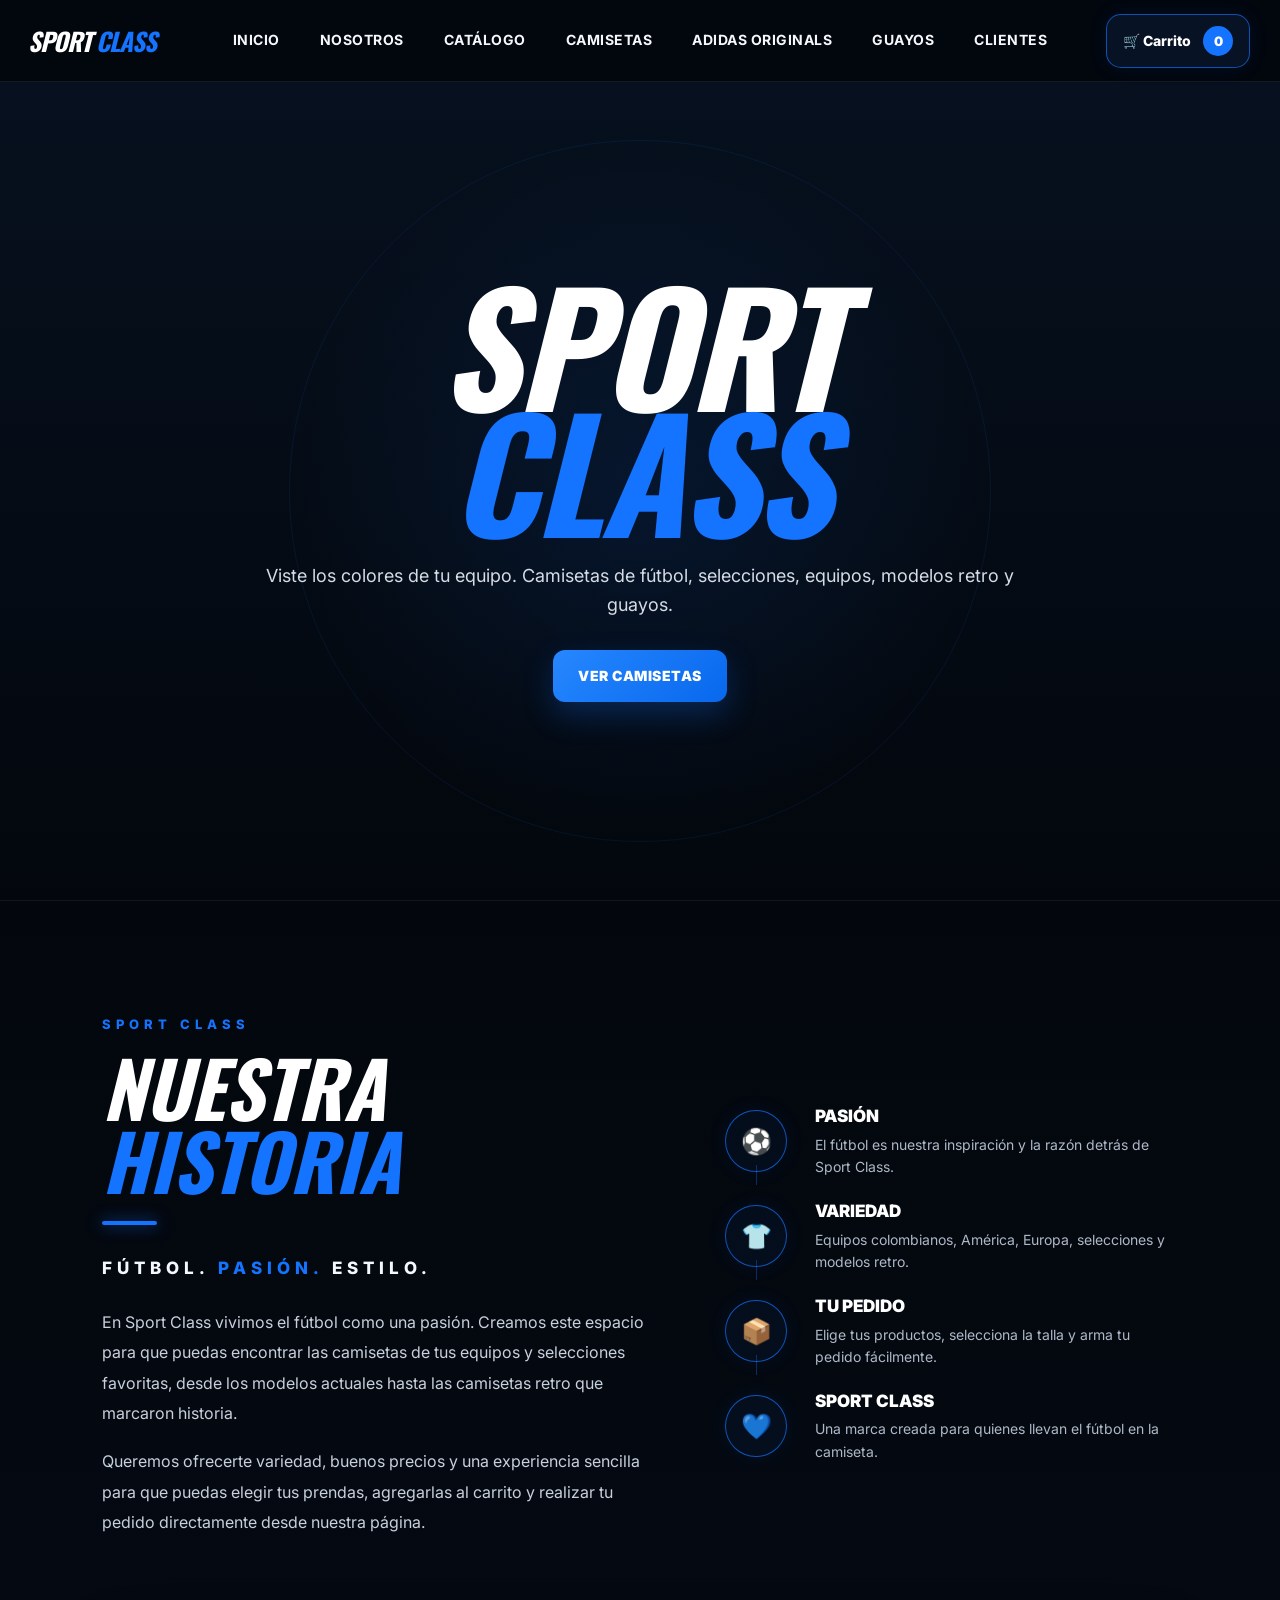
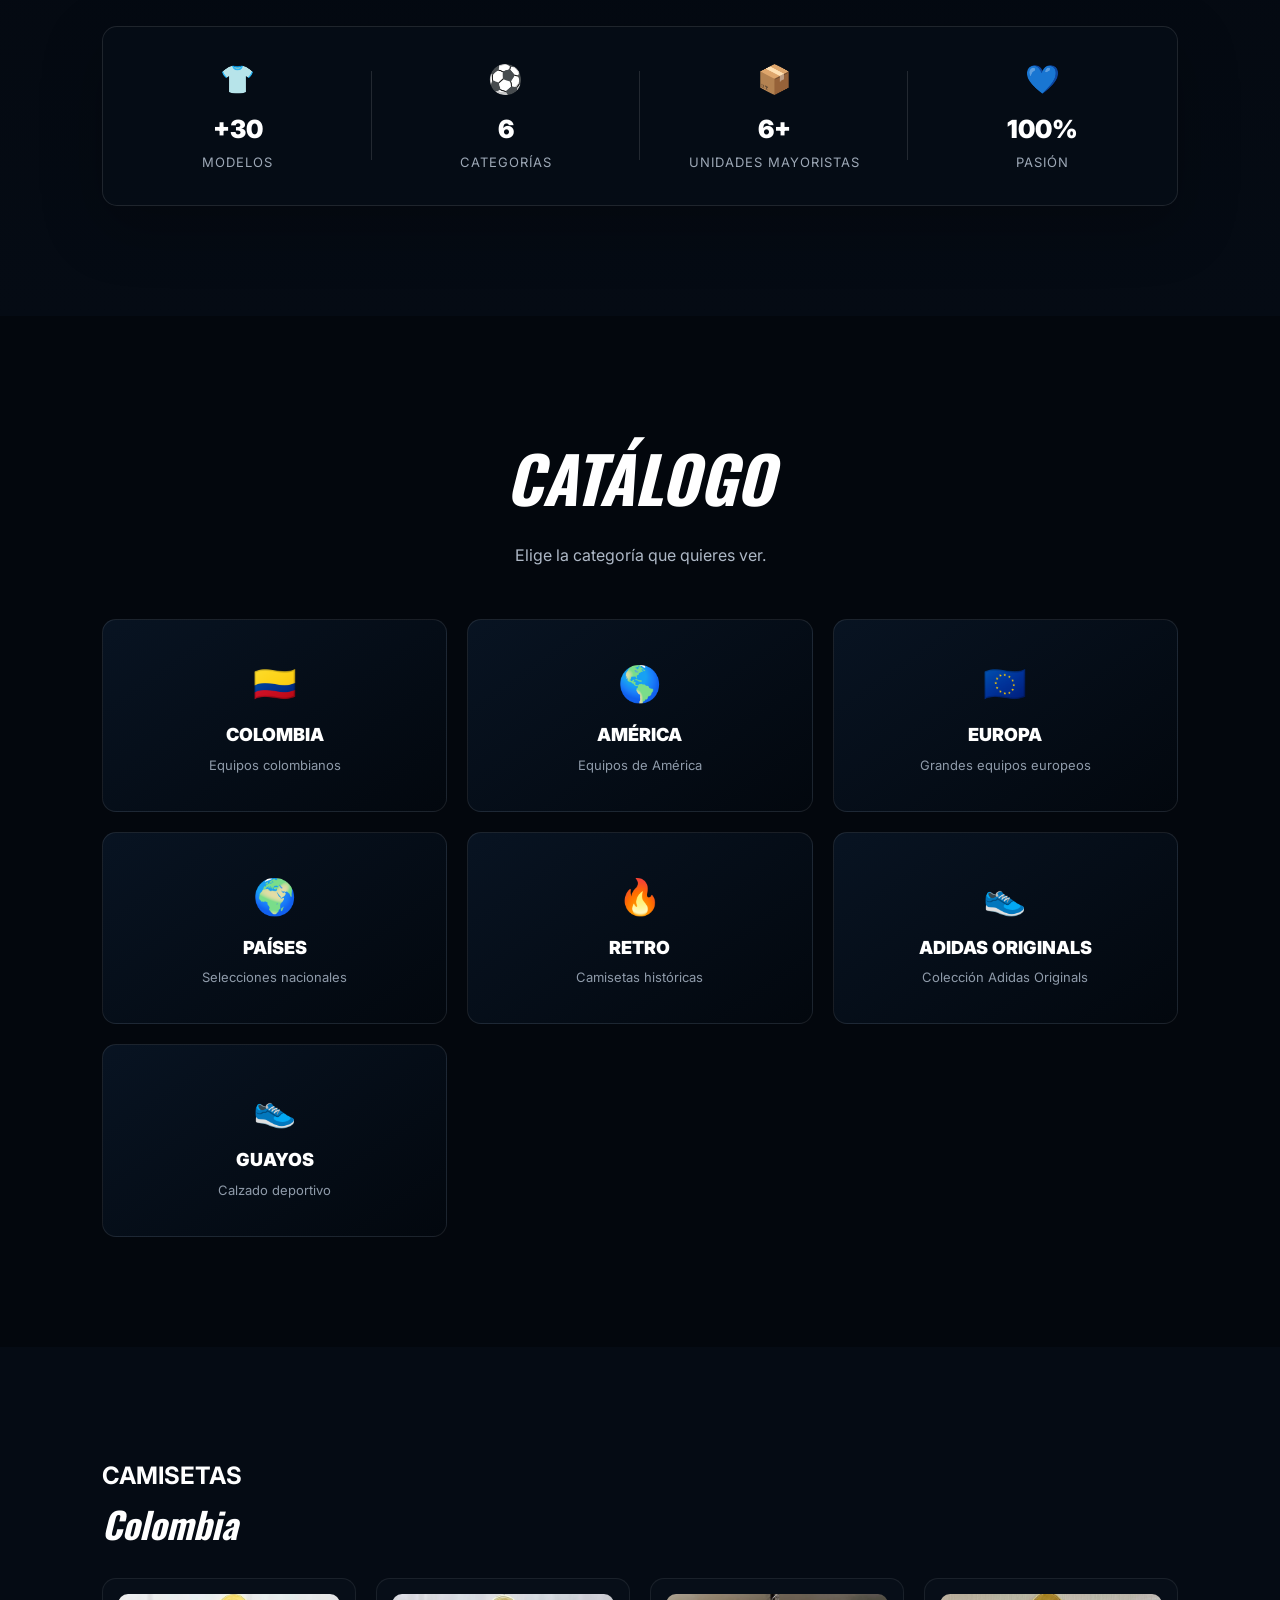
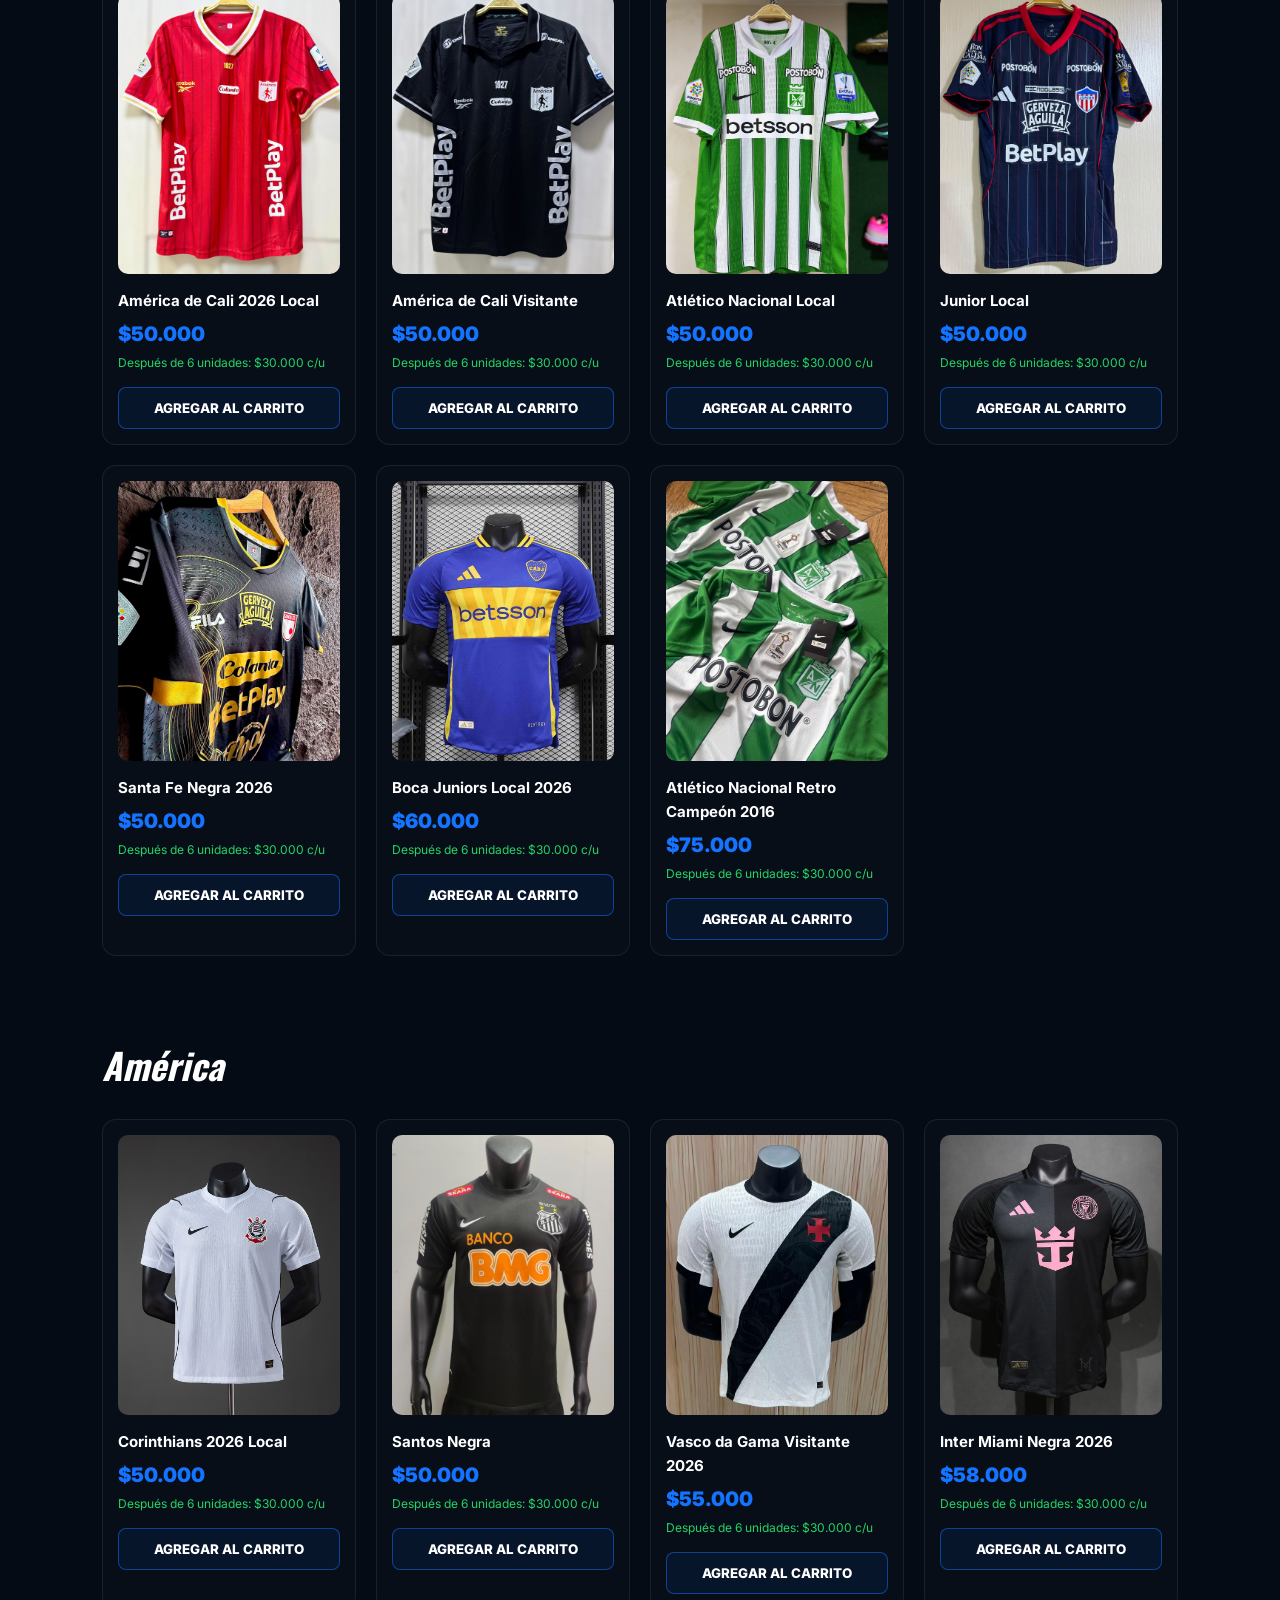
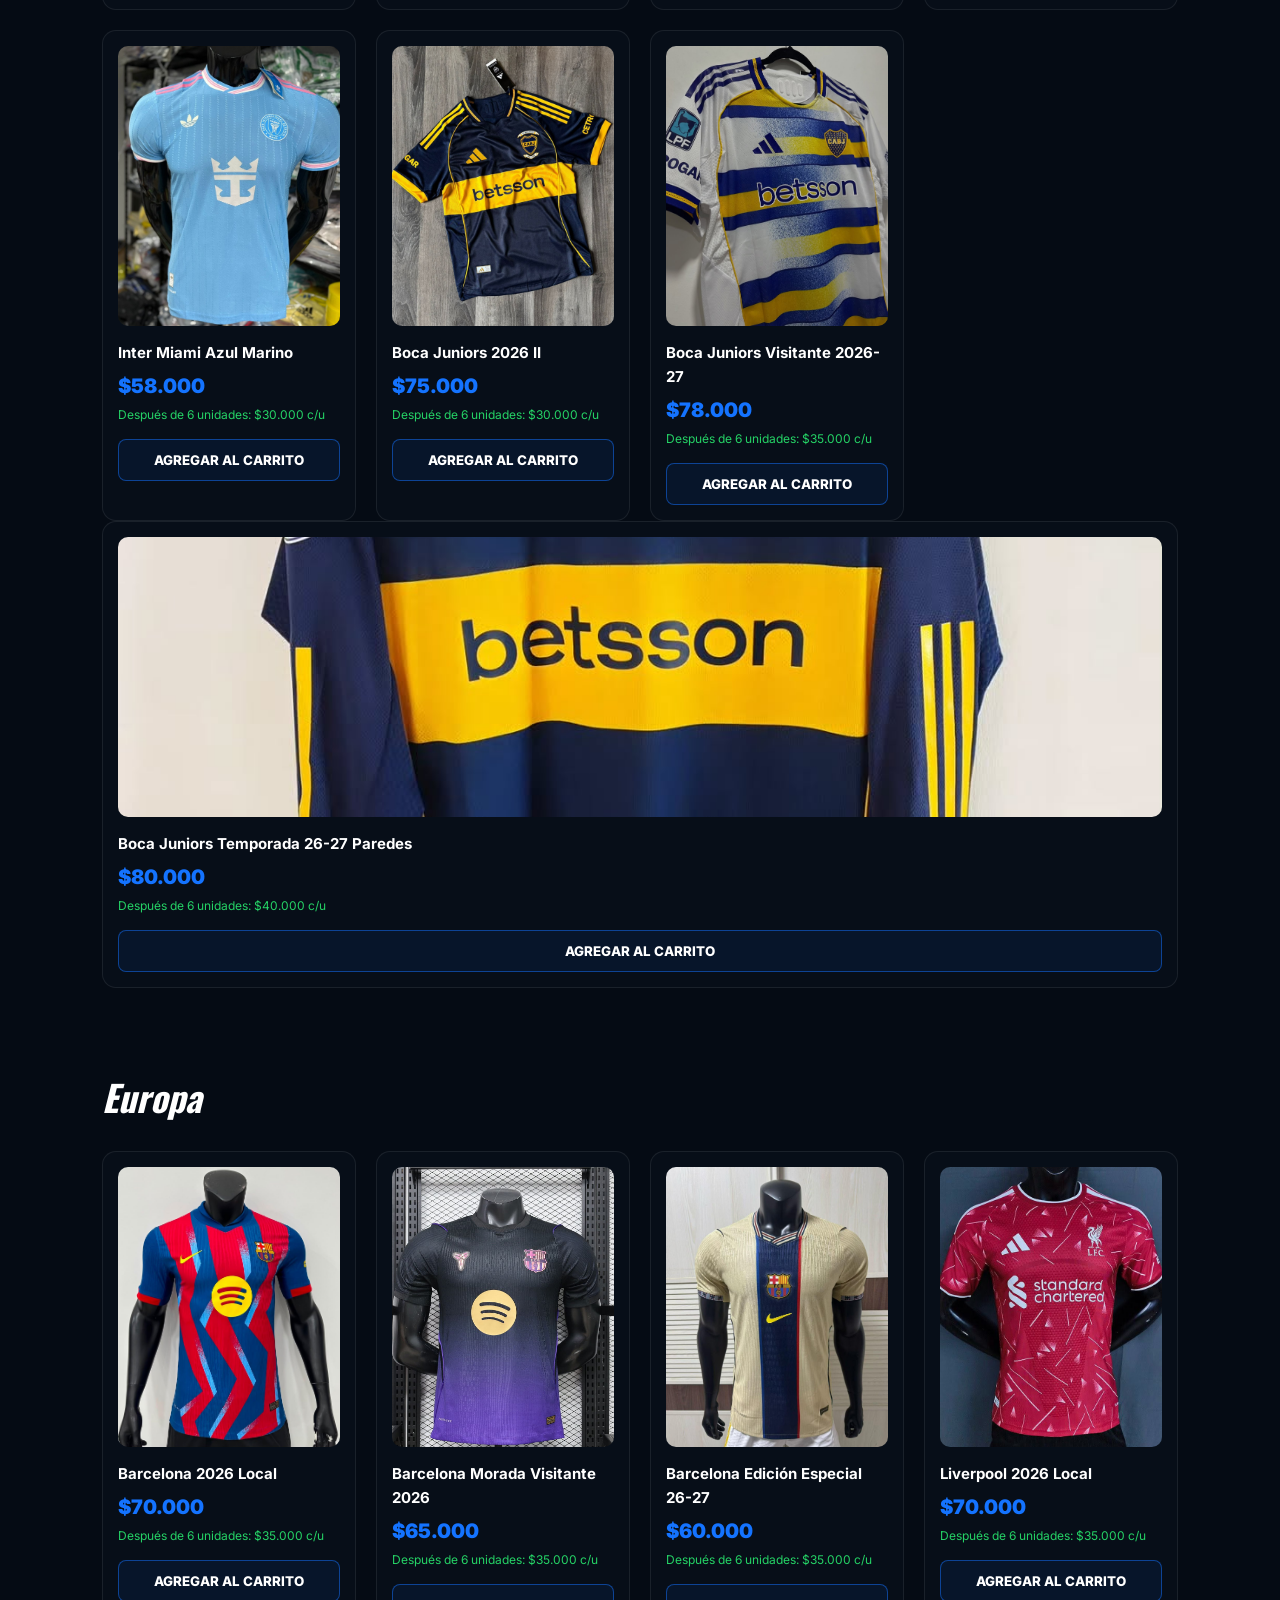
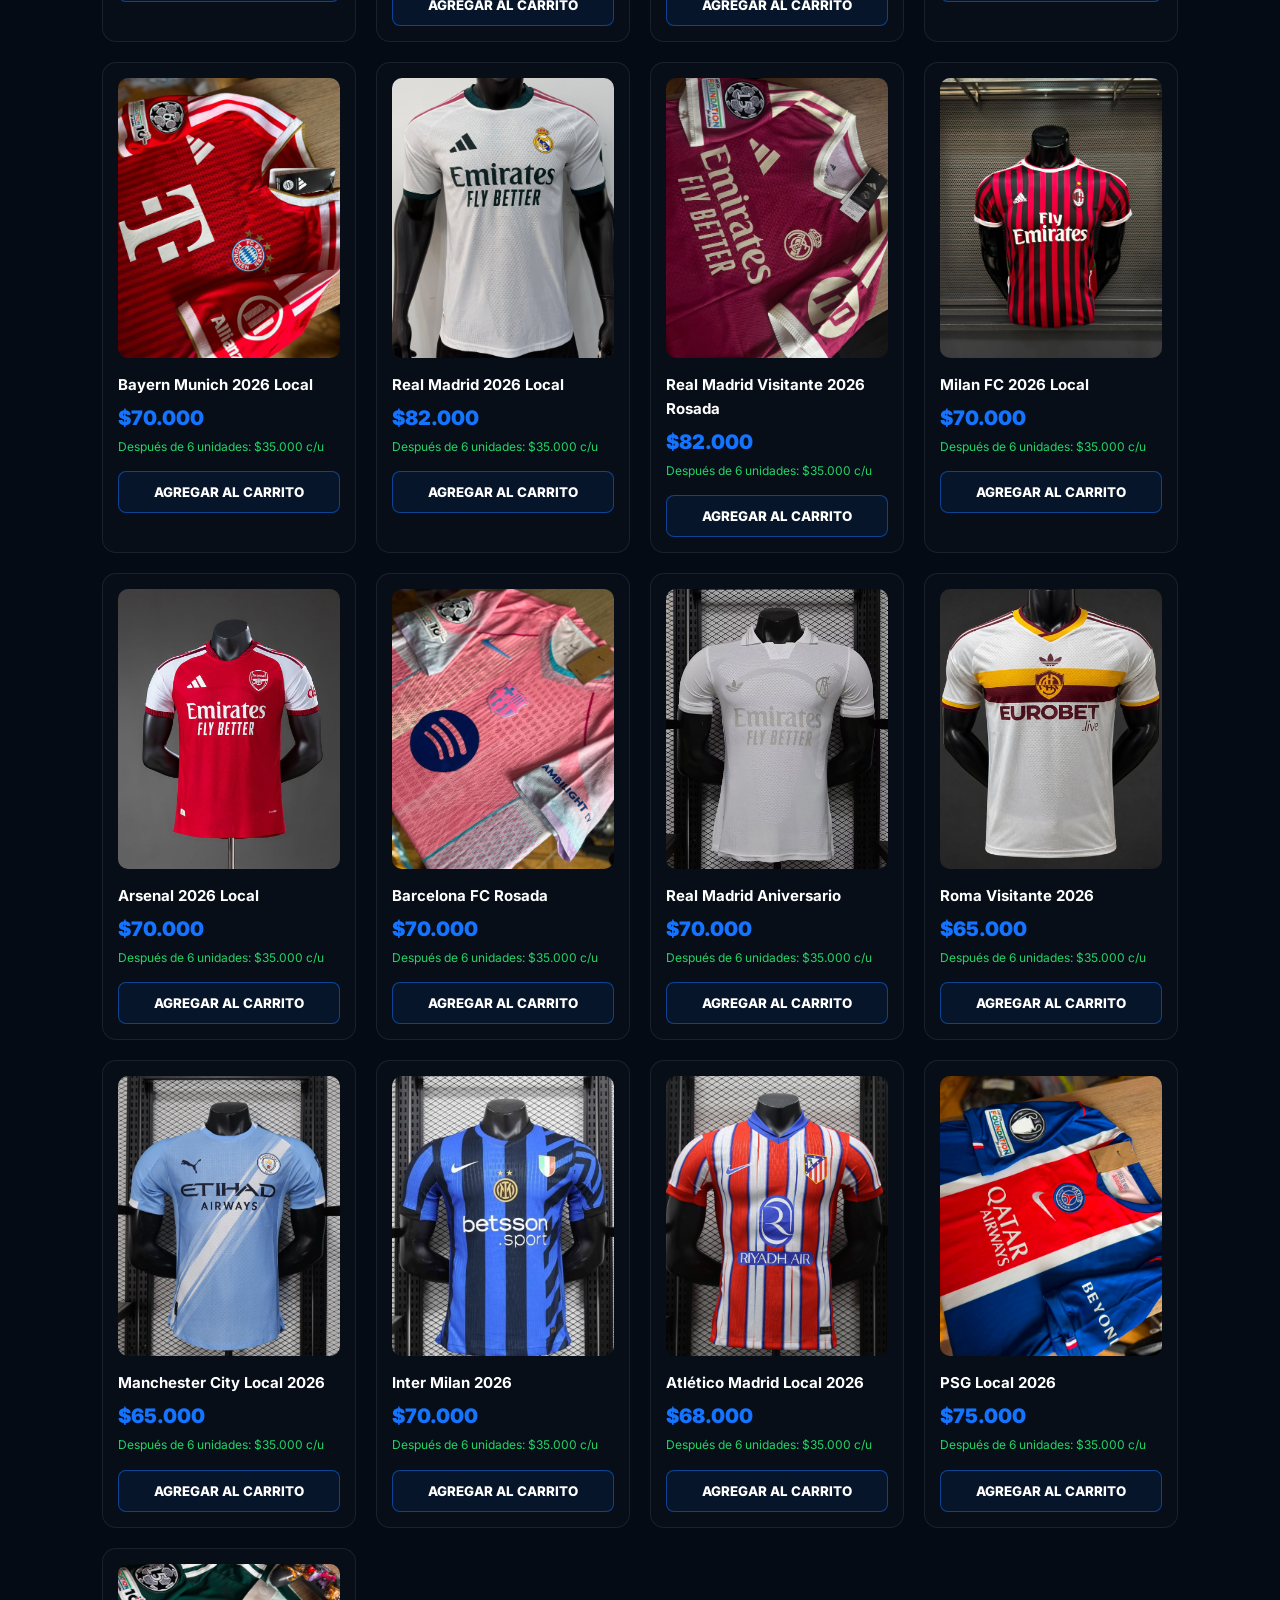
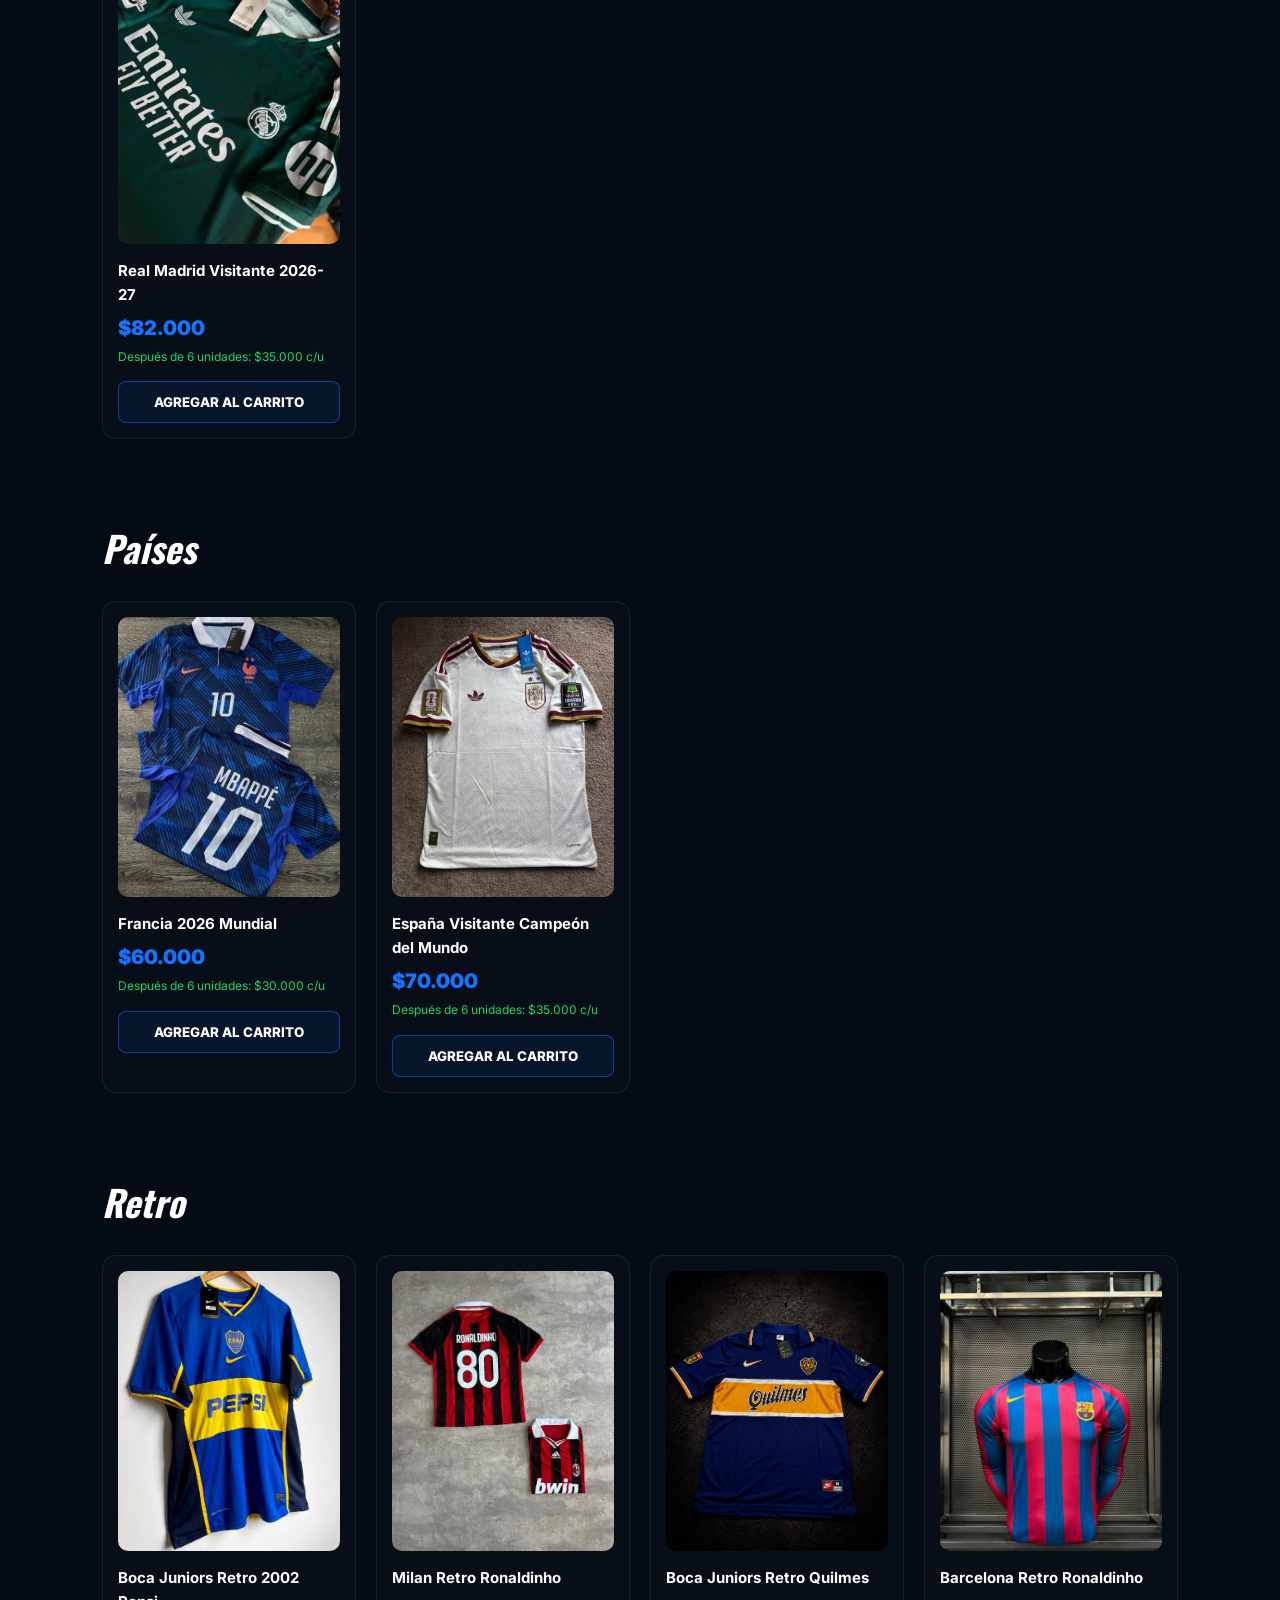
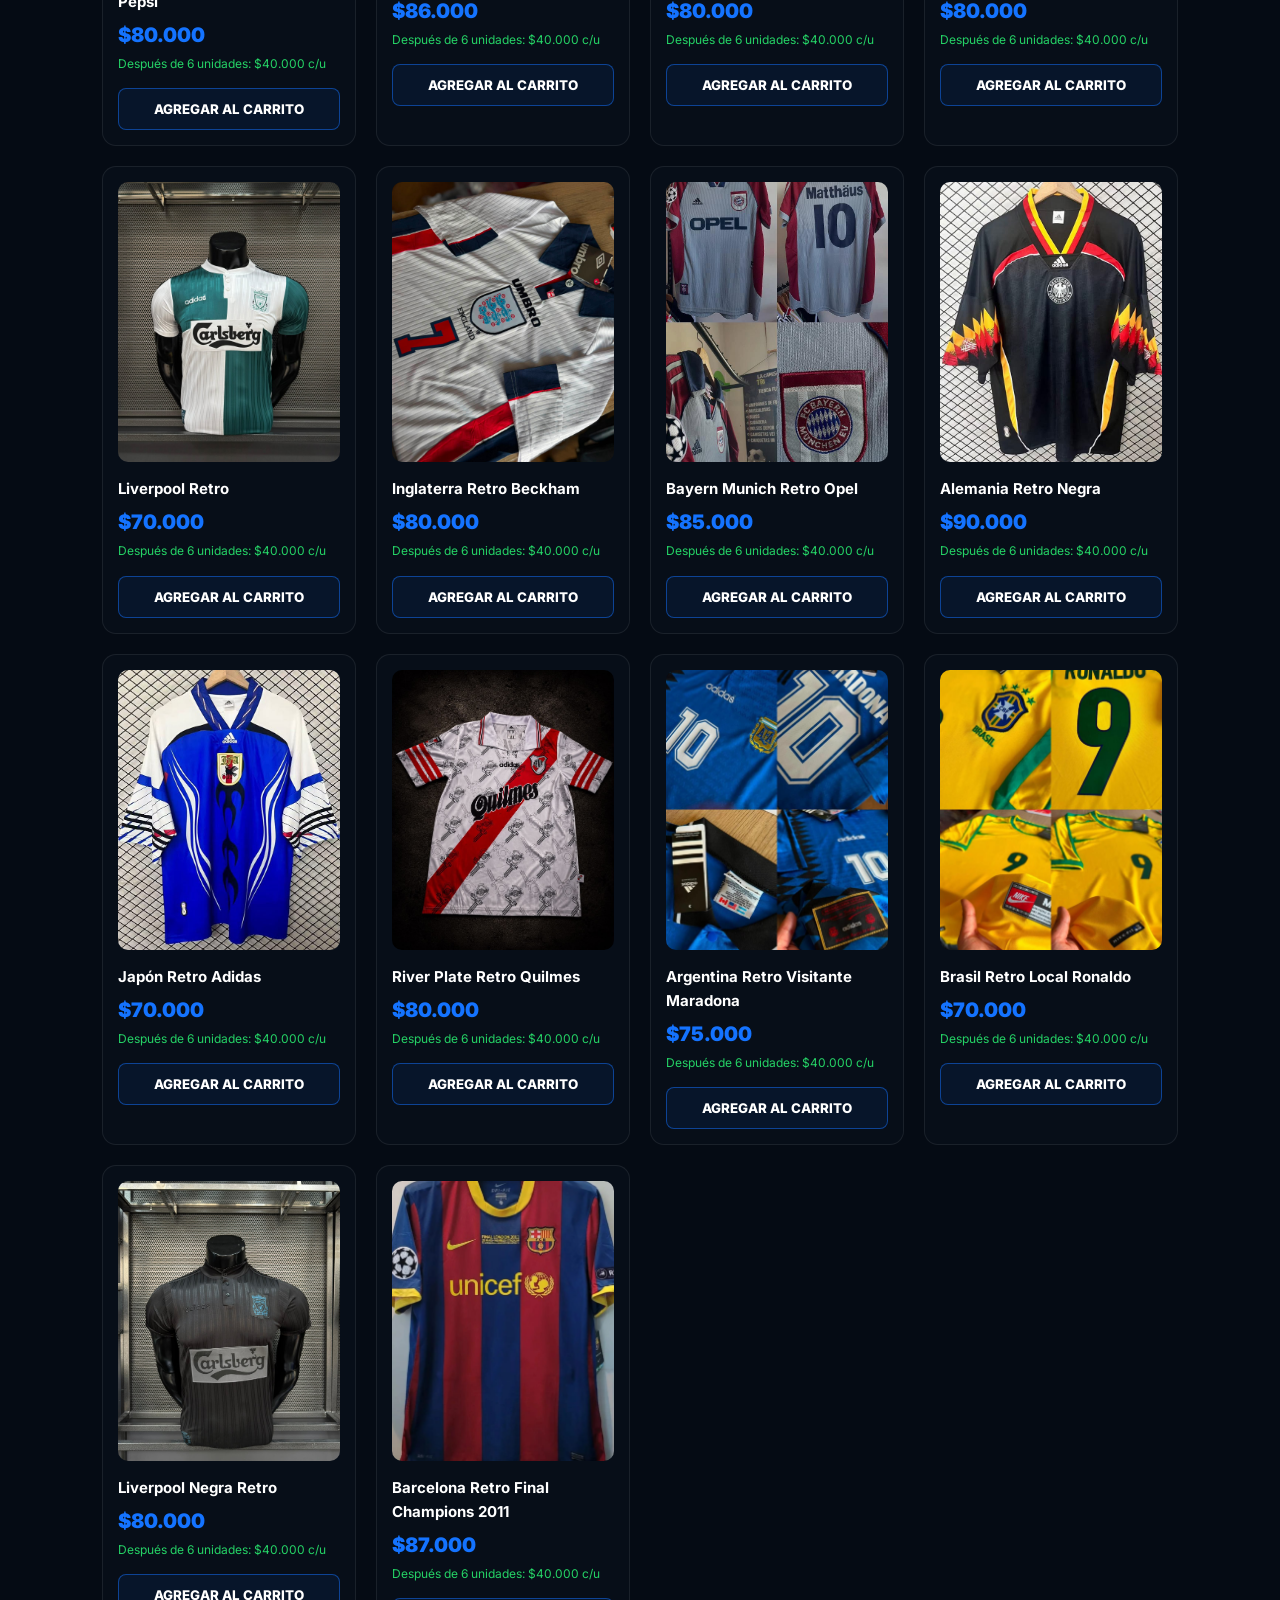
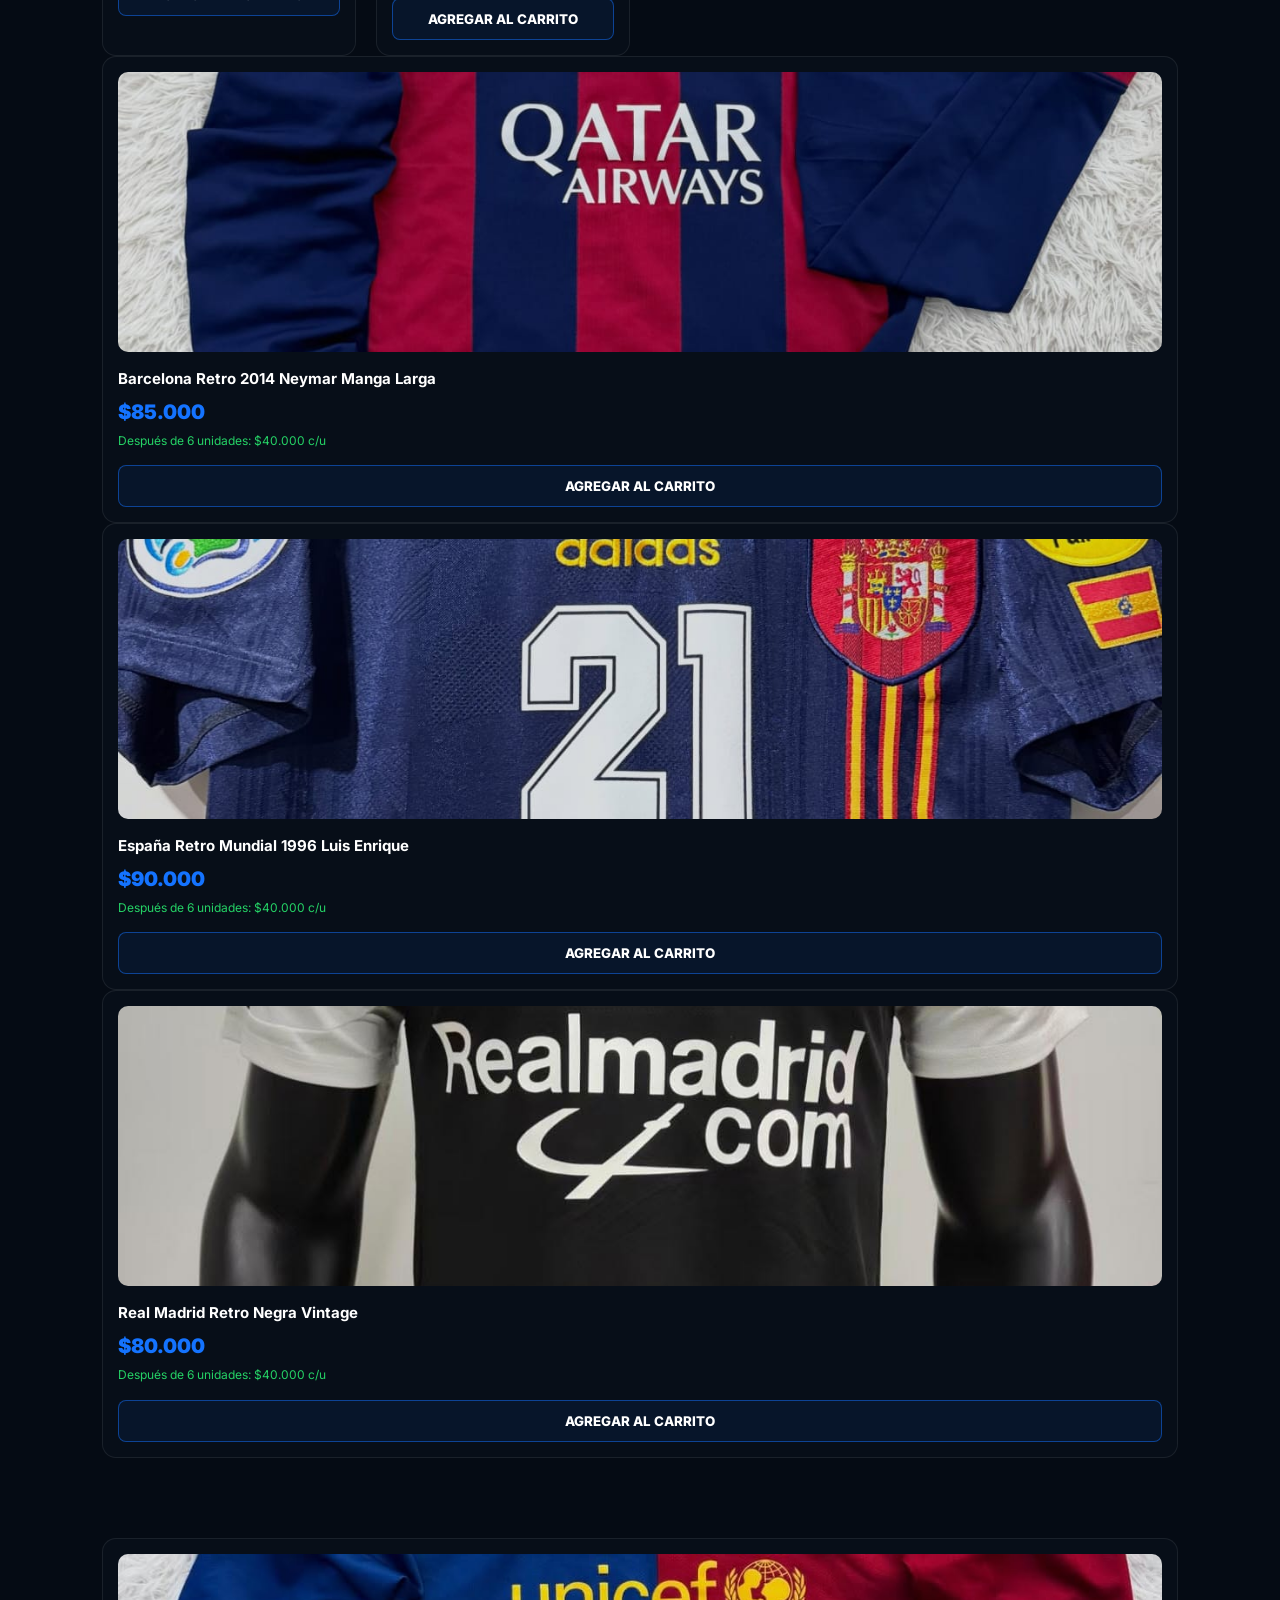
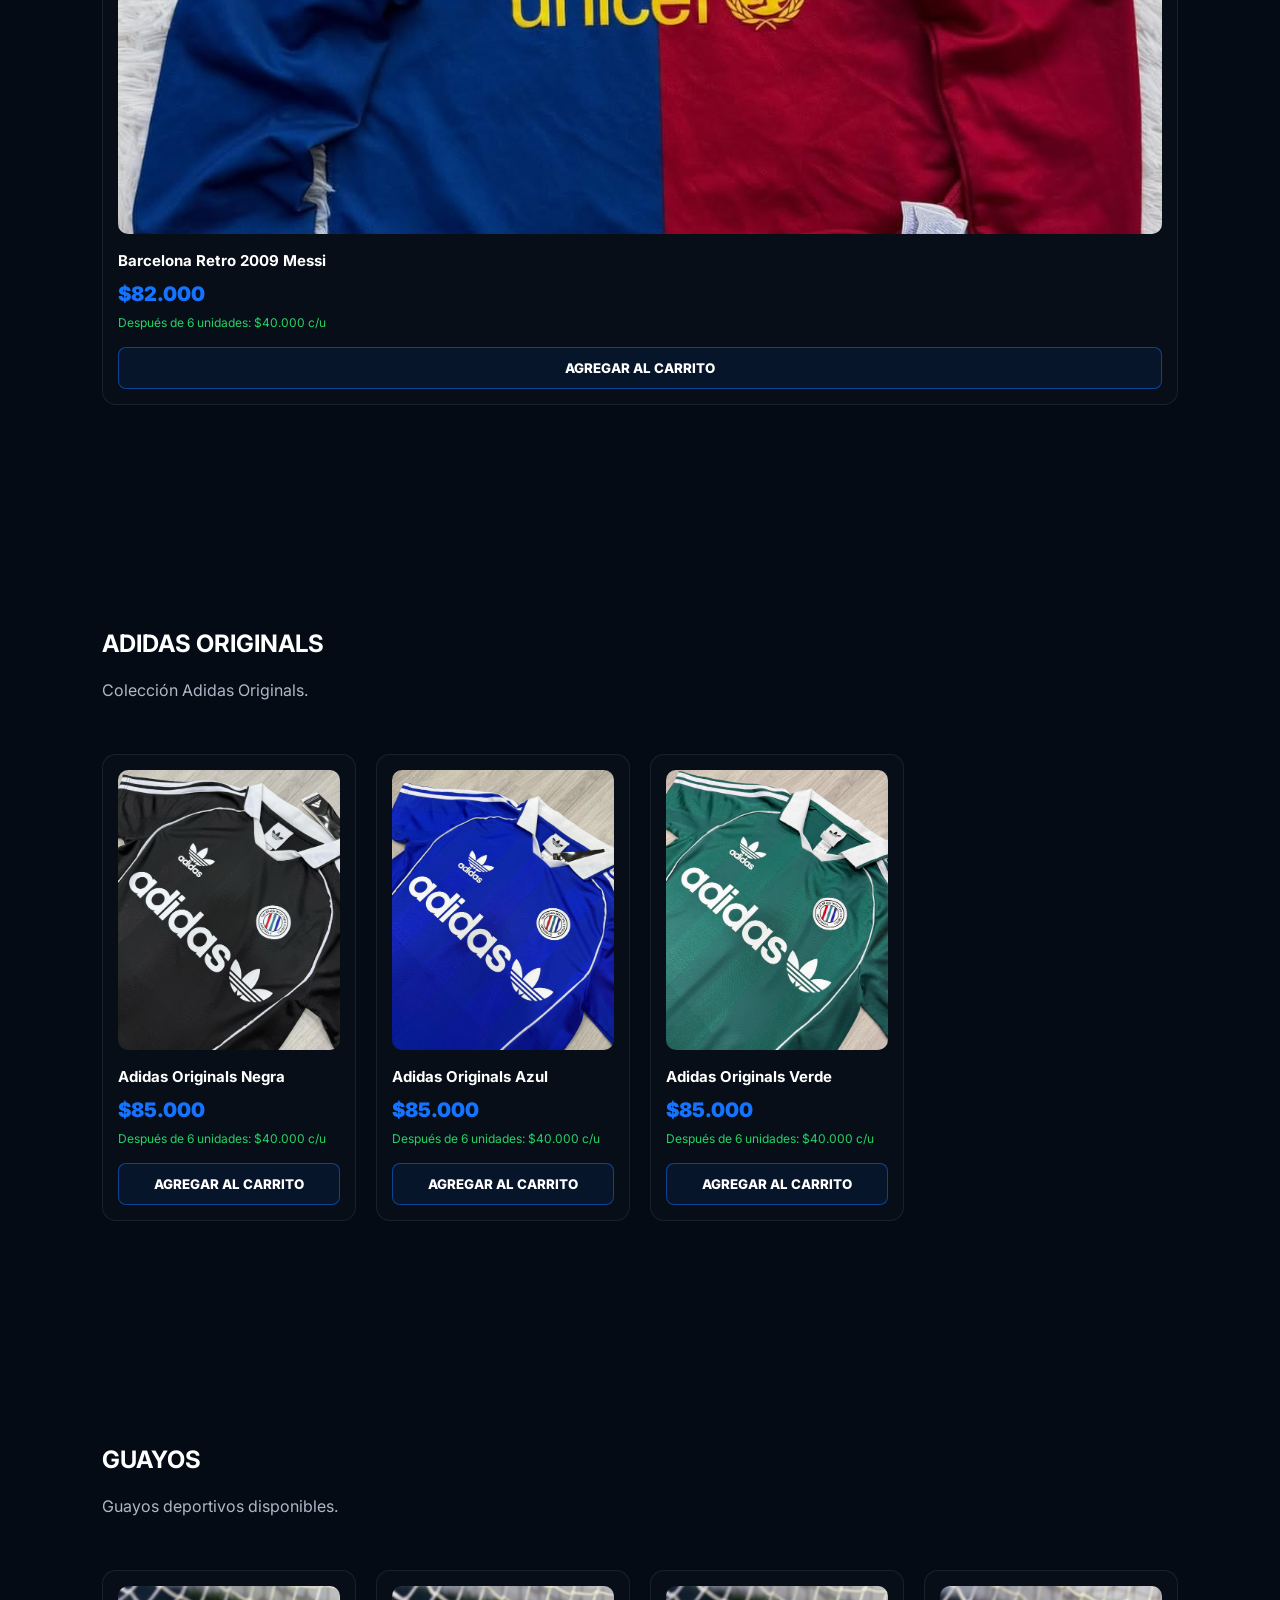
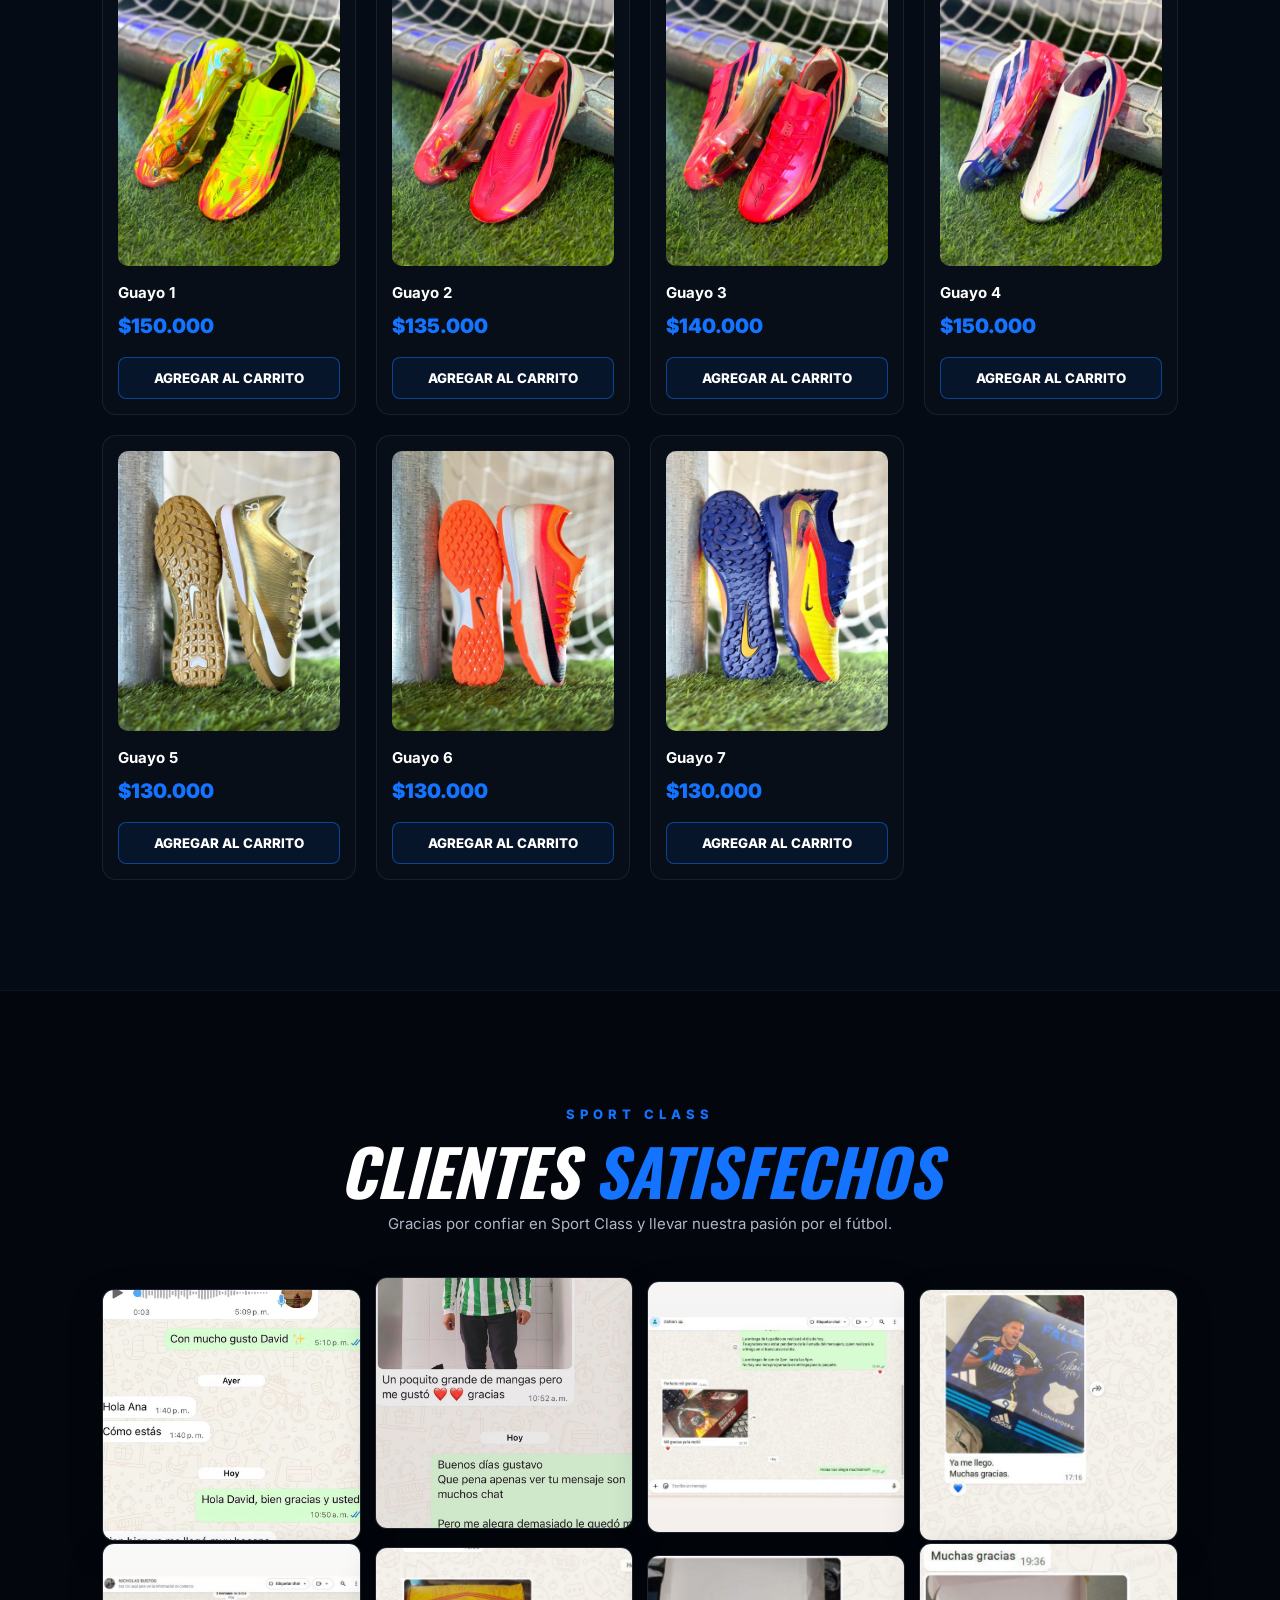
==== index.html @ 454a049a "index.html" ====
<!DOCTYPE html>
<html lang="es">
<head>
    <meta charset="UTF-8">
    <meta name="viewport" content="width=device-width, initial-scale=1.0">

    <title>Sport Class | Camisetas y Guayos de Fútbol</title>

    <link rel="stylesheet" href="style.css">
</head>

<body>

<!-- =========================================================
     NAVEGACIÓN
========================================================= -->

<nav>

    <div class="menu">

        <div class="logo">
            SPORT <span>CLASS</span>
        </div>

        <a href="#inicio">INICIO</a>
        <a href="#nosotros">NOSOTROS</a>
        <a href="#catalogo">CATÁLOGO</a>
        <a href="#productos">CAMISETAS</a>
        <a href="#adidas-originals">ADIDAS ORIGINALS</a>
        <a href="#guayos">GUAYOS</a>
        <a href="#clientes">CLIENTES</a>

        <button
            class="boton-carrito"
            id="boton-carrito"
            type="button"
        >
            🛒 Carrito
            <span id="contador-carrito">0</span>
        </button>

    </div>

</nav>


<!-- =========================================================
     INICIO
========================================================= -->

<section class="seccion inicio" id="inicio">

    <div class="inicio-contenido">

        <h1>SPORT</h1>
        <h2>CLASS</h2>

        <p>
            Viste los colores de tu equipo.
            Camisetas de fútbol, selecciones,
            equipos, modelos retro y guayos.
        </p>

        <a
            href="#productos"
            class="boton-principal"
        >
            VER CAMISETAS
        </a>

    </div>

</section>


<!-- =========================================================
     NOSOTROS
========================================================= -->

<section
    class="seccion nosotros"
    id="nosotros"
>

    <div class="contenedor">

        <div class="nosotros-grid">

            <!-- LADO IZQUIERDO -->

            <div class="nosotros-izquierda">

                <span class="etiqueta">
                    SPORT CLASS
                </span>

                <h2>
                    NUESTRA
                    <span>HISTORIA</span>
                </h2>

                <div class="linea-azul"></div>

                <p class="frase-marca">
                    FÚTBOL.
                    <span>PASIÓN.</span>
                    ESTILO.
                </p>

                <p class="nosotros-texto">
                    En Sport Class vivimos el fútbol
                    como una pasión. Creamos este espacio
                    para que puedas encontrar las camisetas
                    de tus equipos y selecciones favoritas,
                    desde los modelos actuales hasta las
                    camisetas retro que marcaron historia.
                </p>

                <p class="nosotros-texto">
                    Queremos ofrecerte variedad, buenos
                    precios y una experiencia sencilla para
                    que puedas elegir tus prendas, agregarlas
                    al carrito y realizar tu pedido directamente
                    desde nuestra página.
                </p>

            </div>


            <!-- LADO DERECHO -->

            <div class="valores">

                <div class="valor">

                    <div class="valor-icono">
                        ⚽
                    </div>

                    <div>

                        <h3>
                            PASIÓN
                        </h3>

                        <p>
                            El fútbol es nuestra inspiración
                            y la razón detrás de Sport Class.
                        </p>

                    </div>

                </div>


                <div class="valor">

                    <div class="valor-icono">
                        👕
                    </div>

                    <div>

                        <h3>
                            VARIEDAD
                        </h3>

                        <p>
                            Equipos colombianos, América,
                            Europa, selecciones y modelos retro.
                        </p>

                    </div>

                </div>


                <div class="valor">

                    <div class="valor-icono">
                        📦
                    </div>

                    <div>

                        <h3>
                            TU PEDIDO
                        </h3>

                        <p>
                            Elige tus productos, selecciona
                            la talla y arma tu pedido fácilmente.
                        </p>

                    </div>

                </div>


                <div class="valor">

                    <div class="valor-icono">
                        💙
                    </div>

                    <div>

                        <h3>
                            SPORT CLASS
                        </h3>

                        <p>
                            Una marca creada para quienes
                            llevan el fútbol en la camiseta.
                        </p>

                    </div>

                </div>

            </div>

        </div>


        <!-- ESTADÍSTICAS -->

        <div class="estadisticas">

            <div class="estadistica">

                <div class="estadistica-icono">
                    👕
                </div>

                <strong>
                    +30
                </strong>

                <span>
                    Modelos
                </span>

            </div>


            <div class="estadistica">

                <div class="estadistica-icono">
                    ⚽
                </div>

                <strong>
                    6
                </strong>

                <span>
                    Categorías
                </span>

            </div>


            <div class="estadistica">

                <div class="estadistica-icono">
                    📦
                </div>

                <strong>
                    6+
                </strong>

                <span>
                    Unidades mayoristas
                </span>

            </div>


            <div class="estadistica">

                <div class="estadistica-icono">
                    💙
                </div>

                <strong>
                    100%
                </strong>

                <span>
                    Pasión
                </span>

            </div>

        </div>

    </div>

</section>


<!-- =========================================================
     CATÁLOGO
========================================================= -->

<section
    class="seccion catalogo"
    id="catalogo"
>

    <div class="contenedor">

        <h2>
            CATÁLOGO
        </h2>

        <p class="subtitulo-catalogo">
            Elige la categoría que quieres ver.
        </p>

        <div class="categorias">

            <a
                href="#colombia"
                class="categoria"
            >

                <span>🇨🇴</span>

                <h3>
                    COLOMBIA
                </h3>

                <p>
                    Equipos colombianos
                </p>

            </a>


            <a
                href="#america"
                class="categoria"
            >

                <span>🌎</span>

                <h3>
                    AMÉRICA
                </h3>

                <p>
                    Equipos de América
                </p>

            </a>


            <a
                href="#europa"
                class="categoria"
            >

                <span>🇪🇺</span>

                <h3>
                    EUROPA
                </h3>

                <p>
                    Grandes equipos europeos
                </p>

            </a>


            <a
                href="#paises"
                class="categoria"
            >

                <span>🌍</span>

                <h3>
                    PAÍSES
                </h3>

                <p>
                    Selecciones nacionales
                </p>

            </a>


            <a
                href="#retro"
                class="categoria"
            >

                <span>🔥</span>

                <h3>
                    RETRO
                </h3>

                <p>
                    Camisetas históricas
                </p>

            </a>

            <a
                href="#adidas-originals"
                class="categoria"
            >

                <span>👟</span>

                <h3>
                    ADIDAS ORIGINALS
                </h3>

                <p>
                    Colección Adidas Originals
                </p>

            </a>


            <a
                href="#guayos"
                class="categoria"
            >

                <span>👟</span>

                <h3>
                    GUAYOS
                </h3>

                <p>
                    Calzado deportivo
                </p>

            </a>

        </div>

    </div>

</section>


<!-- =========================================================
     PRODUCTOS
========================================================= -->

<section
    class="seccion productos-seccion"
    id="productos"
>

    <div class="contenedor">

        <h2>
            CAMISETAS
        </h2>


        <!-- COLOMBIA -->

        <div
            id="colombia"
            class="categoria-productos"
        >

            <h2>
                Colombia
            </h2>

            <div class="productos">


                <div
                    class="producto"
                    data-categoria="colombia"
                    data-precio="50000"
                    data-mayoreo="30000"
                >

                    <img
                        src="america 2026 local.jpeg"
                        alt="América de Cali 2026 Local"
                    >

                    <h3>
                        América de Cali 2026 Local
                    </h3>

                    <p class="precio">
                        $50.000
                    </p>

                    <p class="precio-mayoreo">
                        Después de 6 unidades:
                        $30.000 c/u
                    </p>

                    <button data-precio="50000"
                        class="boton-producto"
                        type="button"
                    >
                        AGREGAR AL CARRITO
                    </button>

                </div>


                <div
                    class="producto"
                    data-categoria="colombia"
                    data-precio="50000"
                    data-mayoreo="30000"
                >

                    <img
                        src="america visitante.jpeg"
                        alt="América de Cali Visitante"
                    >

                    <h3>
                        América de Cali Visitante
                    </h3>

                    <p class="precio">
                        $50.000
                    </p>

                    <p class="precio-mayoreo">
                        Después de 6 unidades:
                        $30.000 c/u
                    </p>

                    <button data-precio="50000"
                        class="boton-producto"
                        type="button"
                    >
                        AGREGAR AL CARRITO
                    </button>

                </div>


                <div
                    class="producto"
                    data-categoria="colombia"
                    data-precio="50000"
                    data-mayoreo="30000"
                >

                    <img
                        src="nacional local.jpeg"
                        alt="Atlético Nacional Local"
                    >

                    <h3>
                        Atlético Nacional Local
                    </h3>

                    <p class="precio">
                        $50.000
                    </p>

                    <p class="precio-mayoreo">
                        Después de 6 unidades:
                        $30.000 c/u
                    </p>

                    <button data-precio="50000"
                        class="boton-producto"
                        type="button"
                    >
                        AGREGAR AL CARRITO
                    </button>

                </div>


                <div
                    class="producto"
                    data-categoria="colombia"
                    data-precio="50000"
                    data-mayoreo="30000"
                >

                    <img
                        src="junior local.jpeg"
                        alt="Junior Local"
                    >

                    <h3>
                        Junior Local
                    </h3>

                    <p class="precio">
                        $50.000
                    </p>

                    <p class="precio-mayoreo">
                        Después de 6 unidades:
                        $30.000 c/u
                    </p>

                    <button data-precio="50000"
                        class="boton-producto"
                        type="button"
                    >
                        AGREGAR AL CARRITO
                    </button>

                </div>


                <div
                    class="producto"
                    data-categoria="colombia"
                    data-precio="50000"
                    data-mayoreo="30000"
                >

                    <img
                        src="santa-fe-negra-2026.jpeg"
                        alt="Santa Fe Negra 2026"
                    >

                    <h3>
                        Santa Fe Negra 2026
                    </h3>

                    <p class="precio">
                        $50.000
                    </p>

                    <p class="precio-mayoreo">
                        Después de 6 unidades:
                        $30.000 c/u
                    </p>

                    <button data-precio="50000"
                        class="boton-producto"
                        type="button"
                    >
                        AGREGAR AL CARRITO
                    </button>

                </div>

                <div class="producto" data-categoria="colombia" data-precio="60000" data-mayoreo="30000">

                    <img
                        src="boca-juniors-local-2026.jpeg"
                        alt="Boca Juniors Local 2026"
                    >

                    <h3>
                        Boca Juniors Local 2026
                    </h3>

                    <p class="precio">
                        $60.000
                    </p>

                    <p class="precio-mayoreo">
                        Después de 6 unidades:
                        $30.000 c/u
                    </p>

                    <button data-precio="60000" class="boton-producto" type="button">
                        AGREGAR AL CARRITO
                    </button>

                </div>

                <div class="producto" data-categoria="colombia" data-precio="75000" data-mayoreo="30000">

                    <img
                        src="atletico-nacional-retro-campeon-2016.jpeg"
                        alt="Atlético Nacional Retro Campeón 2016"
                    >

                    <h3>
                        Atlético Nacional Retro Campeón 2016
                    </h3>

                    <p class="precio">
                        $75.000
                    </p>

                    <p class="precio-mayoreo">
                        Después de 6 unidades:
                        $30.000 c/u
                    </p>

                    <button data-precio="75000" class="boton-producto" type="button">
                        AGREGAR AL CARRITO
                    </button>

                </div>

            </div>

        </div>


        <!-- AMÉRICA -->

        <div
            id="america"
            class="categoria-productos"
        >

            <h2>
                América
            </h2>

            <div class="productos">


                <div
                    class="producto"
                    data-categoria="america"
                    data-precio="50000"
                    data-mayoreo="30000"
                >

                    <img
                        src="corinthians 2026 local.jpeg"
                        alt="Corinthians 2026 Local"
                    >

                    <h3>
                        Corinthians 2026 Local
                    </h3>

                    <p class="precio">
                        $50.000
                    </p>

                    <p class="precio-mayoreo">
                        Después de 6 unidades:
                        $30.000 c/u
                    </p>

                    <button data-precio="50000"
                        class="boton-producto"
                        type="button"
                    >
                        AGREGAR AL CARRITO
                    </button>

                </div>


                <div
                    class="producto"
                    data-categoria="america"
                    data-precio="50000"
                    data-mayoreo="30000"
                >

                    <img
                        src="santos-negra.jpeg"
                        alt="Santos Negra"
                    >

                    <h3>
                        Santos Negra
                    </h3>

                    <p class="precio">
                        $50.000
                    </p>

                    <p class="precio-mayoreo">
                        Después de 6 unidades:
                        $30.000 c/u
                    </p>

                    <button data-precio="50000"
                        class="boton-producto"
                        type="button"
                    >
                        AGREGAR AL CARRITO
                    </button>

                </div>


                <div
                    class="producto"
                    data-categoria="america"
                    data-precio="55000"
                    data-mayoreo="30000"
                >

                    <img
                        src="vasco-da-gama-visitante-2026.jpeg"
                        alt="Vasco da Gama Visitante 2026"
                    >

                    <h3>
                        Vasco da Gama Visitante 2026
                    </h3>

                    <p class="precio">
                        $55.000
                    </p>

                    <p class="precio-mayoreo">
                        Después de 6 unidades:
                        $30.000 c/u
                    </p>

                    <button data-precio="55000"
                        class="boton-producto"
                        type="button"
                    >
                        AGREGAR AL CARRITO
                    </button>

                </div>

                <div class="producto" data-categoria="america" data-precio="58000" data-mayoreo="30000">

                    <img
                        src="inter-miami-negra-2026.jpeg"
                        alt="Inter Miami Negra 2026"
                    >

                    <h3>
                        Inter Miami Negra 2026
                    </h3>

                    <p class="precio">
                        $58.000
                    </p>

                    <p class="precio-mayoreo">
                        Después de 6 unidades:
                        $30.000 c/u
                    </p>

                    <button data-precio="58000" class="boton-producto" type="button">
                        AGREGAR AL CARRITO
                    </button>

                </div>

                <div class="producto" data-categoria="america" data-precio="58000" data-mayoreo="30000">

                    <img
                        src="inter-miami-azul-marino-2026.jpeg"
                        alt="Inter Miami Azul Marino"
                    >

                    <h3>
                        Inter Miami Azul Marino
                    </h3>

                    <p class="precio">
                        $58.000
                    </p>

                    <p class="precio-mayoreo">
                        Después de 6 unidades:
                        $30.000 c/u
                    </p>

                    <button data-precio="58000" class="boton-producto" type="button">
                        AGREGAR AL CARRITO
                    </button>

                </div>

                <div class="producto" data-categoria="america" data-precio="75000" data-mayoreo="30000">

                    <img
                        src="boca-juniors-2026-segundo-semestre.jpeg"
                        alt="Boca Juniors 2026 II"
                    >

                    <h3>
                        Boca Juniors 2026 II
                    </h3>

                    <p class="precio">
                        $75.000
                    </p>

                    <p class="precio-mayoreo">
                        Después de 6 unidades:
                        $30.000 c/u
                    </p>

                    <button data-precio="75000" class="boton-producto" type="button">
                        AGREGAR AL CARRITO
                    </button>

                </div>

            

                <div class="producto" data-categoria="america">

                    <img
                        src="boca-juniors-visitante-2026-27.jpeg"
                        alt="Boca Juniors Visitante 2026-27"
                    >

                    <h3>
                        Boca Juniors Visitante 2026-27
                    </h3>

                    <p class="precio">
                        $78.000
                    </p>

                    <p class="precio-mayoreo">
                        Después de 6 unidades:
                        $35.000 c/u
                    </p>

                    <button data-precio="78000" class="boton-producto" type="button">
                        AGREGAR AL CARRITO
                    </button>

                </div></div>

        
                <div class="producto" data-categoria="america" data-precio="80000" data-mayoreo="40000">
                    <img src="boca-juniors-2026-27-paredes.jpeg" alt="Boca Juniors Temporada 26-27 Paredes">

                    <h3>
                        Boca Juniors Temporada 26-27 Paredes
                    </h3>

                    <p class="precio">
                        $80.000
                    </p>

                    <p class="precio-mayoreo">
                        Después de 6 unidades:
                        $40.000 c/u
                    </p>

                    <button data-precio="80000" class="boton-producto" type="button">
                        AGREGAR AL CARRITO
                    </button>
                </div>
</div>


        <!-- EUROPA -->

        <div
            id="europa"
            class="categoria-productos"
        >

            <h2>
                Europa
            </h2>

            <div class="productos">


                <div class="producto" data-categoria="europa">

                    <img
                        src="barcelona 2026 local.jpeg"
                        alt="Barcelona 2026 Local"
                    >

                    <h3>
                        Barcelona 2026 Local
                    </h3>

                    <p class="precio">
                        $70.000
                    </p>

                    <p class="precio-mayoreo">
                        Después de 6 unidades:
                        $35.000 c/u
                    </p>

                    <button data-precio="70000" class="boton-producto" type="button">
                        AGREGAR AL CARRITO
                    </button>

                </div>


                <div class="producto" data-categoria="europa">

                    <img
                        src="barcelona-visita-2026.jpeg"
                        alt="Barcelona Morada Visitante 2026"
                    >

                    <h3>
                        Barcelona Morada Visitante 2026
                    </h3>

                    <p class="precio">
                        $65.000
                    </p>

                    <p class="precio-mayoreo">
                        Después de 6 unidades:
                        $35.000 c/u
                    </p>

                    <button data-precio="65000" class="boton-producto" type="button">
                        AGREGAR AL CARRITO
                    </button>

                </div>


                <div class="producto" data-categoria="europa">

                    <img
                        src="barcelona-edicion-especial-26-27.jpeg"
                        alt="Barcelona Edición Especial 26-27"
                    >

                    <h3>
                        Barcelona Edición Especial 26-27
                    </h3>

                    <p class="precio">
                        $60.000
                    </p>

                    <p class="precio-mayoreo">
                        Después de 6 unidades:
                        $35.000 c/u
                    </p>

                    <button data-precio="60000" class="boton-producto" type="button">
                        AGREGAR AL CARRITO
                    </button>

                </div>


                <div class="producto" data-categoria="europa">

                    <img
                        src="liverpool 2026 local.jpeg"
                        alt="Liverpool 2026 Local"
                    >

                    <h3>
                        Liverpool 2026 Local
                    </h3>

                    <p class="precio">
                        $70.000
                    </p>

                    <p class="precio-mayoreo">
                        Después de 6 unidades:
                        $35.000 c/u
                    </p>

                    <button data-precio="70000" class="boton-producto" type="button">
                        AGREGAR AL CARRITO
                    </button>

                </div>


                <div class="producto" data-categoria="europa">

                    <img
                        src="bayern 2026 local.jpeg"
                        alt="Bayern Munich 2026 Local"
                    >

                    <h3>
                        Bayern Munich 2026 Local
                    </h3>

                    <p class="precio">
                        $70.000
                    </p>

                    <p class="precio-mayoreo">
                        Después de 6 unidades:
                        $35.000 c/u
                    </p>

                    <button data-precio="70000" class="boton-producto" type="button">
                        AGREGAR AL CARRITO
                    </button>

                </div>


                <div class="producto" data-categoria="europa">

                    <img
                        src="real madrid 2026 local.jpeg"
                        alt="Real Madrid 2026 Local"
                    >

                    <h3>
                        Real Madrid 2026 Local
                    </h3>

                    <p class="precio">
                        $82.000
                    </p>

                    <p class="precio-mayoreo">
                        Después de 6 unidades:
                        $35.000 c/u
                    </p>

                    <button data-precio="82000" class="boton-producto" type="button">
                        AGREGAR AL CARRITO
                    </button>

                </div>


                <div class="producto" data-categoria="europa">

                    <img
                        src="real-madrid-visitante-2026-rosada.jpeg"
                        alt="Real Madrid Visitante 2026 Rosada"
                    >

                    <h3>
                        Real Madrid Visitante 2026 Rosada
                    </h3>

                    <p class="precio">
                        $82.000
                    </p>

                    <p class="precio-mayoreo">
                        Después de 6 unidades:
                        $35.000 c/u
                    </p>

                    <button data-precio="82
                        000" class="boton-producto" type="button">
                        AGREGAR AL CARRITO
                    </button>

                </div>


                <div class="producto" data-categoria="europa">

                    <img
                        src="milan fc local 2026.jpeg"
                        alt="Milan FC 2026 Local"
                    >

                    <h3>
                        Milan FC 2026 Local
                    </h3>

                    <p class="precio">
                        $70.000
                    </p>

                    <p class="precio-mayoreo">
                        Después de 6 unidades:
                        $35.000 c/u
                    </p>

                    <button data-precio="70000" class="boton-producto" type="button">
                        AGREGAR AL CARRITO
                    </button>

                </div>


                <div class="producto" data-categoria="europa">

                    <img
                        src="arsenal 2026 local.jpeg"
                        alt="Arsenal 2026 Local"
                    >

                    <h3>
                        Arsenal 2026 Local
                    </h3>

                    <p class="precio">
                        $70.000
                    </p>

                    <p class="precio-mayoreo">
                        Después de 6 unidades:
                        $35.000 c/u
                    </p>

                    <button data-precio="70000" class="boton-producto" type="button">
                        AGREGAR AL CARRITO
                    </button>

                </div>


                <div class="producto" data-categoria="europa">

                    <img
                        src="barcelona fc rosada.jpeg"
                        alt="Barcelona FC Rosada"
                    >

                    <h3>
                        Barcelona FC Rosada
                    </h3>

                    <p class="precio">
                        $70.000
                    </p>

                    <p class="precio-mayoreo">
                        Después de 6 unidades:
                        $35.000 c/u
                    </p>

                    <button data-precio="70000" class="boton-producto" type="button">
                        AGREGAR AL CARRITO
                    </button>

                </div>


                <div class="producto" data-categoria="europa">

                    <img
                        src="real madrid aniversario.jpeg"
                        alt="Real Madrid Aniversario"
                    >

                    <h3>
                        Real Madrid Aniversario
                    </h3>

                    <p class="precio">
                        $70.000
                    </p>

                    <p class="precio-mayoreo">
                        Después de 6 unidades:
                        $35.000 c/u
                    </p>

                    <button data-precio="70000" class="boton-producto" type="button">
                        AGREGAR AL CARRITO
                    </button>

                </div>


                <div class="producto" data-categoria="europa">

                    <img
                        src="roma-visitante-2026.jpeg"
                        alt="Roma Visitante 2026"
                    >

                    <h3>
                        Roma Visitante 2026
                    </h3>

                    <p class="precio">
                        $65.000
                    </p>

                    <p class="precio-mayoreo">
                        Después de 6 unidades:
                        $35.000 c/u
                    </p>

                    <button data-precio="65000" class="boton-producto" type="button">
                        AGREGAR AL CARRITO
                    </button>

                </div>

                <div class="producto" data-categoria="europa" data-precio="65000" data-mayoreo="35000">

                    <img
                        src="manchester-city-local-2026.jpeg"
                        alt="Manchester City Local 2026"
                    >

                    <h3>
                        Manchester City Local 2026
                    </h3>

                    <p class="precio">
                        $65.000
                    </p>

                    <p class="precio-mayoreo">
                        Después de 6 unidades:
                        $35.000 c/u
                    </p>

                    <button data-precio="65000" class="boton-producto" type="button">
                        AGREGAR AL CARRITO
                    </button>

                </div>

                <div class="producto" data-categoria="europa" data-precio="70000" data-mayoreo="35000">

                    <img
                        src="inter-milan-2026.jpeg"
                        alt="Inter Milan 2026"
                    >

                    <h3>
                        Inter Milan 2026
                    </h3>

                    <p class="precio">
                        $70.000
                    </p>

                    <p class="precio-mayoreo">
                        Después de 6 unidades:
                        $35.000 c/u
                    </p>

                    <button data-precio="70000" class="boton-producto" type="button">
                        AGREGAR AL CARRITO
                    </button>

                </div>

                <div class="producto" data-categoria="europa" data-precio="68000" data-mayoreo="35000">

                    <img
                        src="atletico-madrid-local-2026.jpeg"
                        alt="Atlético Madrid Local 2026"
                    >

                    <h3>
                        Atlético Madrid Local 2026
                    </h3>

                    <p class="precio">
                        $68.000
                    </p>

                    <p class="precio-mayoreo">
                        Después de 6 unidades:
                        $35.000 c/u
                    </p>

                    <button data-precio="68000" class="boton-producto" type="button">
                        AGREGAR AL CARRITO
                    </button>

                </div>

            

                <div class="producto" data-categoria="europa">

                    <img
                        src="psg-local-2026.jpeg"
                        alt="PSG Local 2026"
                    >

                    <h3>
                        PSG Local 2026
                    </h3>

                    <p class="precio">
                        $75.000
                    </p>

                    <p class="precio-mayoreo">
                        Después de 6 unidades:
                        $35.000 c/u
                    </p>

                    <button data-precio="75000" class="boton-producto" type="button">
                        AGREGAR AL CARRITO
                    </button>

                </div>

                <div class="producto" data-categoria="europa">

                    <img
                        src="real-madrid-visitante-2026-27.jpeg"
                        alt="Real Madrid Visitante 2026-27"
                    >

                    <h3>
                        Real Madrid Visitante 2026-27
                    </h3>

                    <p class="precio">
                        $82.000
                    </p>

                    <p class="precio-mayoreo">
                        Después de 6 unidades:
                        $35.000 c/u
                    </p>

                    <button data-precio="82000" class="boton-producto" type="button">
                        AGREGAR AL CARRITO
                    </button>

                </div></div>

        </div>


        <!-- PAÍSES -->

        <div
            id="paises"
            class="categoria-productos"
        >

            <h2>
                Países
            </h2>

            <div class="productos">

                <div
                    class="producto"
                    data-categoria="paises"
                >

                    <img
                        src="francia 2026 mundial.jpeg"
                        alt="Francia 2026 Mundial"
                    >

                    <h3>
                        Francia 2026 Mundial
                    </h3>

                    <p class="precio">
                        $60.000
                    </p>

                    <p class="precio-mayoreo">
                        Después de 6 unidades:
                        $30.000 c/u
                    </p>

                    <button data-precio="60000" class="boton-producto" type="button">
                        AGREGAR AL CARRITO
                    </button>

                </div>

            

                <div class="producto" data-categoria="paises">

                    <img
                        src="espana-visitante-campeon-mundo.jpeg"
                        alt="España Visitante Campeón del Mundo"
                    >

                    <h3>
                        España Visitante Campeón del Mundo
                    </h3>

                    <p class="precio">
                        $70.000
                    </p>

                    <p class="precio-mayoreo">
                        Después de 6 unidades:
                        $35.000 c/u
                    </p>

                    <button data-precio="70000" class="boton-producto" type="button">
                        AGREGAR AL CARRITO
                    </button>

                </div></div>

        </div>


        <!-- RETRO -->

        <div
            id="retro"
            class="categoria-productos"
        >

            <h2>
                Retro
            </h2>

            <div class="productos">

                <div class="producto" data-categoria="retro">

                    <img
                        src="boca-juniors-retro-2002-pepsi.jpeg"
                        alt="Boca Juniors Retro 2002 Pepsi"
                    >

                    <h3>
                        Boca Juniors Retro 2002 Pepsi
                    </h3>

                    <p class="precio">
                        $80.000
                    </p>

                    <p class="precio-mayoreo">
                        Después de 6 unidades:
                        $40.000 c/u
                    </p>

                    <button data-precio="80000" class="boton-producto" type="button">
                        AGREGAR AL CARRITO
                    </button>

                </div>



                <div class="producto" data-categoria="retro">

                    <img
                        src="milan-retro-ronaldinho.jpeg"
                        alt="Milan Retro Ronaldinho"
                    >

                    <h3>
                        Milan Retro Ronaldinho
                    </h3>

                    <p class="precio">
                        $86.000
                    </p>

                    <p class="precio-mayoreo">
                        Después de 6 unidades:
                        $40.000 c/u
                    </p>

                    <button data-precio="86000" class="boton-producto" type="button">
                        AGREGAR AL CARRITO
                    </button>

                </div>


                <div class="producto" data-categoria="retro">

                    <img
                        src="boca jrs retro quilmes.jpeg"
                        alt="Boca Juniors Retro Quilmes"
                    >

                    <h3>
                        Boca Juniors Retro Quilmes
                    </h3>

                    <p class="precio">
                        $80.000
                    </p>

                    <p class="precio-mayoreo">
                        Después de 6 unidades:
                        $40.000 c/u
                    </p>

                    <button data-precio="80000" class="boton-producto" type="button">
                        AGREGAR AL CARRITO
                    </button>

                </div>


                <div class="producto" data-categoria="retro">

                    <img
                        src="barcelona-retro.jpeg"
                        alt="Barcelona Retro Ronaldinho"
                    >

                    <h3>
                        Barcelona Retro Ronaldinho
                    </h3>

                    <p class="precio">
                        $80.000
                    </p>

                    <p class="precio-mayoreo">
                        Después de 6 unidades:
                        $40.000 c/u
                    </p>

                    <button data-precio="80000" class="boton-producto" type="button">
                        AGREGAR AL CARRITO
                    </button>

                </div>


                <div class="producto" data-categoria="retro">

                    <img
                        src="liverpool-retro.jpeg"
                        alt="Liverpool Retro"
                    >

                    <h3>
                        Liverpool Retro
                    </h3>

                    <p class="precio">
                        $70.000
                    </p>

                    <p class="precio-mayoreo">
                        Después de 6 unidades:
                        $40.000 c/u
                    </p>

                    <button data-precio="70000" class="boton-producto" type="button">
                        AGREGAR AL CARRITO
                    </button>

                </div>


                <div class="producto" data-categoria="retro">

                    <img
                        src="inglaterra-retro.jpeg"
                        alt="Inglaterra Retro Beckham"
                    >

                    <h3>
                        Inglaterra Retro Beckham
                    </h3>

                    <p class="precio">
                        $80.000
                    </p>

                    <p class="precio-mayoreo">
                        Después de 6 unidades:
                        $40.000 c/u
                    </p>

                    <button data-precio="80000" class="boton-producto" type="button">
                        AGREGAR AL CARRITO
                    </button>

                </div>


                <div class="producto" data-categoria="retro">

                    <img
                        src="bayern-munich-retro.jpeg"
                        alt="Bayern Munich Retro Opel"
                    >

                    <h3>
                        Bayern Munich Retro Opel
                    </h3>

                    <p class="precio">
                        $85.000
                    </p>

                    <p class="precio-mayoreo">
                        Después de 6 unidades:
                        $40.000 c/u
                    </p>

                    <button data-precio="85000" class="boton-producto" type="button">
                        AGREGAR AL CARRITO
                    </button>

                </div>


                <div class="producto" data-categoria="retro">

                    <img
                        src="alemania-retro.jpeg"
                        alt="Alemania Retro Negra"
                    >

                    <h3>
                        Alemania Retro Negra
                    </h3>

                    <p class="precio">
                        $90.000
                    </p>

                    <p class="precio-mayoreo">
                        Después de 6 unidades:
                        $40.000 c/u
                    </p>

                    <button data-precio="90000" class="boton-producto" type="button">
                        AGREGAR AL CARRITO
                    </button>

                </div>


                <div class="producto" data-categoria="retro">

                    <img
                        src="japonretro.jpeg"
                        alt="Japón Retro Adidas"
                    >

                    <h3>
                        Japón Retro Adidas
                    </h3>

                    <p class="precio">
                        $70.000
                    </p>

                    <p class="precio-mayoreo">
                        Después de 6 unidades:
                        $40.000 c/u
                    </p>

                    <button data-precio="70000" class="boton-producto" type="button">
                        AGREGAR AL CARRITO
                    </button>

                </div>


                <div class="producto" data-categoria="retro">

                    <img
                        src="riverplate-retro-quilmes.jpeg"
                        alt="River Plate Retro Quilmes"
                    >

                    <h3>
                        River Plate Retro Quilmes
                    </h3>

                    <p class="precio">
                        $80.000
                    </p>

                    <p class="precio-mayoreo">
                        Después de 6 unidades:
                        $40.000 c/u
                    </p>

                    <button data-precio="80000" class="boton-producto" type="button">
                        AGREGAR AL CARRITO
                    </button>

                </div>


                <div class="producto" data-categoria="retro">

                    <img
                        src="argentina-retro-visitante-maradona.jpeg"
                        alt="Argentina Retro Visitante Maradona"
                    >

                    <h3>
                        Argentina Retro Visitante Maradona
                    </h3>

                    <p class="precio">
                        $75.000
                    </p>

                    <p class="precio-mayoreo">
                        Después de 6 unidades:
                        $40.000 c/u
                    </p>

                    <button data-precio="75000" class="boton-producto" type="button">
                        AGREGAR AL CARRITO
                    </button>

                </div>


                <div class="producto" data-categoria="retro">

                    <img
                        src="brasil-retro-local-ronaldo.jpeg"
                        alt="Brasil Retro Local Ronaldo"
                    >

                    <h3>
                        Brasil Retro Local Ronaldo
                    </h3>

                    <p class="precio">
                        $70.000
                    </p>

                    <p class="precio-mayoreo">
                        Después de 6 unidades:
                        $40.000 c/u
                    </p>

                    <button data-precio="70000" class="boton-producto" type="button">
                        AGREGAR AL CARRITO
                    </button>

                </div>

                <div class="producto" data-categoria="retro" data-precio="80000" data-mayoreo="40000">

                    <img
                        src="liverpool-negra-retro.jpeg"
                        alt="Liverpool Negra Retro"
                    >

                    <h3>
                        Liverpool Negra Retro
                    </h3>

                    <p class="precio">
                        $80.000
                    </p>

                    <p class="precio-mayoreo">
                        Después de 6 unidades:
                        $40.000 c/u
                    </p>

                    <button data-precio="80000" class="boton-producto" type="button">
                        AGREGAR AL CARRITO
                    </button>

                </div>

                <div class="producto" data-categoria="retro" data-precio="87000" data-mayoreo="40000">

                    <img
                        src="barcelona-retro-final-champions-2011.jpeg"
                        alt="Barcelona Retro Final Champions 2011"
                    >

                    <h3>
                        Barcelona Retro Final Champions 2011
                    </h3>

                    <p class="precio">
                        $87.000
                    </p>

                    <p class="precio-mayoreo">
                        Después de 6 unidades:
                        $40.000 c/u
                    </p>

                    <button data-precio="87000" class="boton-producto" type="button">
                        AGREGAR AL CARRITO
                    </button>

                </div>

            </div>


                <div class="producto" data-categoria="retro" data-precio="85000" data-mayoreo="40000">

                    <img
                        src="barcelona-retro-2014-neymar-manga-larga.jpeg"
                        alt="Barcelona Retro 2014 Neymar Manga Larga"
                    >

                    <h3>
                        Barcelona Retro 2014 Neymar Manga Larga
                    </h3>

                    <div class="precio">
                        $85.000
                    </div>

                    <div class="precio-mayoreo">
                        Después de 6 unidades: $40.000 c/u
                    </div>

                    <button
                        class="boton-producto"
                        type="button"
                        data-producto="Barcelona Retro 2014 Neymar Manga Larga"
                        data-precio="85000"
                        data-imagen="barcelona-retro-2014-neymar-manga-larga.jpeg"
                    >
                        AGREGAR AL CARRITO
                    </button>

                </div>

                <div class="producto" data-categoria="retro" data-precio="90000" data-mayoreo="40000">

                    <img
                        src="espana-retro-mundial-1996-luis-enrique.jpeg"
                        alt="España Retro Mundial 1996 Luis Enrique"
                    >

                    <h3>
                        España Retro Mundial 1996 Luis Enrique
                    </h3>

                    <div class="precio">
                        $90.000
                    </div>

                    <div class="precio-mayoreo">
                        Después de 6 unidades: $40.000 c/u
                    </div>

                    <button
                        class="boton-producto"
                        type="button"
                        data-producto="España Retro Mundial 1996 Luis Enrique"
                        data-precio="90000"
                        data-imagen="espana-retro-mundial-1996-luis-enrique.jpeg"
                    >
                        AGREGAR AL CARRITO
                    </button>

                </div>

                <div class="producto" data-categoria="retro" data-precio="80000" data-mayoreo="40000">

                    <img
                        src="real-madrid-retro-negra-vintage.jpeg"
                        alt="Real Madrid Retro Negra Vintage"
                    >

                    <h3>
                        Real Madrid Retro Negra Vintage
                    </h3>

                    <div class="precio">
                        $80.000
                    </div>

                    <div class="precio-mayoreo">
                        Después de 6 unidades: $40.000 c/u
                    </div>

                    <button
                        class="boton-producto"
                        type="button"
                        data-producto="Real Madrid Retro Negra Vintage"
                        data-precio="80000"
                        data-imagen="real-madrid-retro-negra-vintage.jpeg"
                    >
                        AGREGAR AL CARRITO
                    </button>

                </div>
        </div>

    
                <div class="producto" data-categoria="retro" data-precio="82000" data-mayoreo="40000">
                    <img src="barcelona-retro-2009-messi.jpeg" alt="Barcelona Retro 2009 Messi">

                    <h3>Barcelona Retro 2009 Messi</h3>

                    <p class="precio">
                        $82.000
                    </p>

                    <p class="precio-mayoreo">
                        Después de 6 unidades:
                        $40.000 c/u
                    </p>

                    <button data-precio="82000" class="boton-producto" type="button">
                        AGREGAR AL CARRITO
                    </button>
                </div>

</div>

</section>


<!-- =========================================================
     ADIDAS ORIGINALS
========================================================= -->

<section
    class="seccion productos-seccion"
    id="adidas-originals"
>

    <div class="contenedor">

        <h2>
            ADIDAS ORIGINALS
        </h2>

        <p class="subtitulo-catalogo">
            Colección Adidas Originals.
        </p>

        <div class="productos">

            <div class="producto" data-categoria="adidas-originals" data-precio="85000" data-mayoreo="40000">

                <img
                    src="adidas-originals-negra.jpeg"
                    alt="Adidas Originals Negra"
                >

                <h3>
                    Adidas Originals Negra
                </h3>

                <p class="precio">
                    $85.000
                </p>

                <p class="precio-mayoreo">
                    Después de 6 unidades: $40.000 c/u
                </p>

                <button
                    class="boton-producto"
                    type="button"
                    data-producto="Adidas Originals Negra"
                    data-precio="85000"
                    data-imagen="adidas-originals-negra.jpeg"
                >
                    AGREGAR AL CARRITO
                </button>

            </div>

            <div class="producto" data-categoria="adidas-originals" data-precio="85000" data-mayoreo="40000">

                <img
                    src="adidas-originals-azul.jpeg"
                    alt="Adidas Originals Azul"
                >

                <h3>
                    Adidas Originals Azul
                </h3>

                <p class="precio">
                    $85.000
                </p>

                <p class="precio-mayoreo">
                    Después de 6 unidades: $40.000 c/u
                </p>

                <button
                    class="boton-producto"
                    type="button"
                    data-producto="Adidas Originals Azul"
                    data-precio="85000"
                    data-imagen="adidas-originals-azul.jpeg"
                >
                    AGREGAR AL CARRITO
                </button>

            </div>

            <div class="producto" data-categoria="adidas-originals" data-precio="85000" data-mayoreo="40000">

                <img
                    src="adidas-originals-verde.jpeg"
                    alt="Adidas Originals Verde"
                >

                <h3>
                    Adidas Originals Verde
                </h3>

                <p class="precio">
                    $85.000
                </p>

                <p class="precio-mayoreo">
                    Después de 6 unidades: $40.000 c/u
                </p>

                <button
                    class="boton-producto"
                    type="button"
                    data-producto="Adidas Originals Verde"
                    data-precio="85000"
                    data-imagen="adidas-originals-verde.jpeg"
                >
                    AGREGAR AL CARRITO
                </button>

            </div>

        </div>

    </div>

</section>


<!-- =========================================================
     GUAYOS
========================================================= -->

<section
    class="seccion productos-seccion"
    id="guayos"
>

    <div class="contenedor">

        <h2>
            GUAYOS
        </h2>

        <p class="subtitulo-catalogo">
            Guayos deportivos disponibles.
        </p>

        <div class="productos">


            <div class="producto" data-categoria="guayos">

                <img
                    src="guayo1.jpeg"
                    alt="Guayo 1"
                >

                <h3>
                    Guayo 1
                </h3>

                <p class="precio">
                    $150.000
                </p>

                <button data-precio="150000" class="boton-producto" type="button">
                    AGREGAR AL CARRITO
                </button>

            </div>


            <div class="producto" data-categoria="guayos">

                <img
                    src="guayo2.jpeg"
                    alt="Guayo 2"
                >

                <h3>
                    Guayo 2
                </h3>

                <p class="precio">
                    $135.000
                </p>

                <button data-precio="135000" class="boton-producto" type="button">
                    AGREGAR AL CARRITO
                </button>

            </div>


            <div class="producto" data-categoria="guayos">

                <img
                    src="guayo3.jpeg"
                    alt="Guayo 3"
                >

                <h3>
                    Guayo 3
                </h3>

                <p class="precio">
                    $140.000
                </p>

                <button data-precio="140000" class="boton-producto" type="button">
                    AGREGAR AL CARRITO
                </button>

            </div>


            <div class="producto" data-categoria="guayos">

                <img
                    src="guayo4.jpeg"
                    alt="Guayo 4"
                >

                <h3>
                    Guayo 4
                </h3>

                <p class="precio">
                    $150.000
                </p>

                <button data-precio="150000" class="boton-producto" type="button">
                    AGREGAR AL CARRITO
                </button>

            </div>


            <div class="producto" data-categoria="guayos">

                <img
                    src="guayo5.jpeg"
                    alt="Guayo 5"
                >

                <h3>
                    Guayo 5
                </h3>

                <p class="precio">
                    $130.000
                </p>

                <button data-precio="130000" class="boton-producto" type="button">
                    AGREGAR AL CARRITO
                </button>

            </div>


            <div class="producto" data-categoria="guayos">

                <img
                    src="guayo6.jpeg"
                    alt="Guayo 6"
                >

                <h3>
                    Guayo 6
                </h3>

                <p class="precio">
                    $130.000
                </p>

                <button data-precio="130000" class="boton-producto" type="button">
                    AGREGAR AL CARRITO
                </button>

            </div>


            <div class="producto" data-categoria="guayos">

                <img
                    src="guayo7.jpeg"
                    alt="Guayo 7"
                >

                <h3>
                    Guayo 7
                </h3>

                <p class="precio">
                    $130.000
                </p>

                <button data-precio="130000" class="boton-producto" type="button">
                    AGREGAR AL CARRITO
                </button>

            </div>

        </div>

    </div>

</section>


<!-- =========================================================
     MODAL PRODUCTO
========================================================= -->

<div
    class="modal"
    id="ventana-producto"
>

    <div class="modal-contenido">

        <button
            class="cerrar"
            id="cerrar-producto"
            type="button"
        >
            ×
        </button>

        <img
            id="producto-imagen"
            src=""
            alt="Producto"
        >

        <h2 id="producto-nombre">
            Producto
        </h2>

        <p
            id="producto-precio"
            style="
                color:#1473ff;
                font-size:24px;
                font-weight:900;
            "
        >
            $0
        </p>

        <p
            id="producto-mayoreo"
            style="
                color:#25d366;
                font-weight:bold;
            "
        >
            Desde 6 unidades: precio especial
        </p>

        <label for="talla">
            Selecciona la talla
        </label>

        <select id="talla">

            <option value="">
                Seleccionar talla
            </option>

            <option value="S">S</option>
            <option value="M">M</option>
            <option value="L">L</option>
            <option value="XL">XL</option>
            <option value="XXL">XXL</option>

        
<option value="3XL">3XL</option>
</select>

        <label for="cantidad-producto">
            Cantidad de unidades
        </label>

        <input
            type="number"
            id="cantidad-producto"
            min="1"
            value="1"
        >

        <p
            style="
                color:#aeb8c6;
                margin-top:10px;
                font-size:14px;
            "
        >
            Puedes elegir 1, varias unidades,
            media docena o una docena.
            Al llegar a 6 unidades se aplica
            automáticamente el precio especial.
        </p>

        <button
            class="boton-principal"
            id="agregar-carrito"
            type="button"
        >
            AGREGAR AL CARRITO
        </button>

    </div>

</div>


<!-- =========================================================
     CARRITO
========================================================= -->

<div
    class="modal"
    id="ventana-carrito"
>

    <div class="modal-contenido carrito-modal">

        <button
            class="cerrar"
            id="cerrar-carrito"
            type="button"
        >
            ×
        </button>

        <h2>
            🛒 Tu carrito
        </h2>

        <div id="lista-carrito"></div>

        <div class="total">

            <strong>
                TOTAL
            </strong>

            <strong id="total-carrito">
                $0
            </strong>

        </div>

        <button
            class="boton-principal"
            id="boton-comprar"
            type="button"
        >
            CONTINUAR CON LA COMPRA
        </button>

    </div>

</div>


<!-- =========================================================
     DATOS DEL CLIENTE
========================================================= -->

<div
    class="modal"
    id="ventana-datos"
>

    <div class="modal-contenido">

        <button
            class="cerrar"
            id="cerrar-datos"
            type="button"
        >
            ×
        </button>

        <h2>
            Datos de entrega
        </h2>

        <form id="formulario-compra">

            <label for="nombre-cliente">
                Nombre completo
            </label>

            <input
                type="text"
                id="nombre-cliente"
                required
            >


            <label for="telefono-cliente">
                Teléfono
            </label>

            <input
                type="tel"
                id="telefono-cliente"
                required
            >


            <label for="ciudad-cliente">
                Ciudad
            </label>

            <input
                type="text"
                id="ciudad-cliente"
                required
            >


            <label for="direccion-cliente">
                Dirección
            </label>

            <input
                type="text"
                id="direccion-cliente"
                required
            >


            <button
                type="submit"
                class="boton-principal"
            >
                CONTINUAR AL PAGO
            </button>

        </form>

    </div>

</div>


<!-- =========================================================
     PAGO
========================================================= -->

<div
    class="modal"
    id="ventana-pago"
>

    <div class="modal-contenido">

        <button
            class="cerrar"
            id="cerrar-pago"
            type="button"
        >
            ×
        </button>

        <h2>
            Realizar pago
        </h2>

        <div class="pago-info">

            <h3>
                💳 Pago
            </h3>

            <p>
                Realiza el pago y después adjunta
                el comprobante para finalizar
                tu pedido.
            </p>

            <div class="dato-pago" style="text-align:center;">

                <img
                    src="llavebreb.jpeg"
                    alt="Código QR para realizar el pago"
                    style="display:block; width:100%; max-width:320px; height:auto; margin:20px auto; border-radius:12px;"
                >

            </div>

            <div class="dato-pago">

                <strong>
                    Total
                </strong>

                <span id="total-pago">
                    $0
                </span>

            </div>

        </div>


        <form id="formulario-pago">

            <label for="comprobante">
                Comprobante de pago
            </label>

            <input
                type="file"
                id="comprobante"
                accept="image/*,.pdf"
                required
            >

            <p class="ayuda-comprobante">
                Selecciona el comprobante.
                Al continuar se abrirá Gmail
                con la información de tu pedido.
            </p>

            <button
                type="submit"
                class="boton-principal"
            >
                ENVIAR COMPROBANTE POR GMAIL
            </button>

        </form>

    </div>

</div>



<!-- =========================================================
     CLIENTES SATISFECHOS
========================================================= -->

<section class="seccion clientes-seccion" id="clientes">

    <div class="contenedor">

        <span class="etiqueta">SPORT CLASS</span>

        <h2>
            CLIENTES <span>SATISFECHOS</span>
        </h2>

        <p class="subtitulo-clientes">
            Gracias por confiar en Sport Class y llevar nuestra pasión por el fútbol.
        </p>

        <div class="clientes-collage">

            <div class="cliente-foto"><img src="cliente-01.jpeg" alt="Cliente Sport Class 1" loading="lazy"></div>
            <div class="cliente-foto"><img src="cliente-02.jpeg" alt="Cliente Sport Class 2" loading="lazy"></div>
            <div class="cliente-foto"><img src="cliente-03.jpeg" alt="Cliente Sport Class 3" loading="lazy"></div>
            <div class="cliente-foto"><img src="cliente-04.jpeg" alt="Cliente Sport Class 4" loading="lazy"></div>
            <div class="cliente-foto"><img src="cliente-05.jpeg" alt="Cliente Sport Class 5" loading="lazy"></div>
            <div class="cliente-foto"><img src="cliente-06.jpeg" alt="Cliente Sport Class 6" loading="lazy"></div>
            <div class="cliente-foto"><img src="cliente-07.jpeg" alt="Cliente Sport Class 7" loading="lazy"></div>
            <div class="cliente-foto"><img src="cliente-08.jpeg" alt="Cliente Sport Class 8" loading="lazy"></div>
            <div class="cliente-foto"><img src="cliente-09.jpeg" alt="Cliente Sport Class 9" loading="lazy"></div>
            <div class="cliente-foto"><img src="cliente-10.jpeg" alt="Cliente Sport Class 10" loading="lazy"></div>
            <div class="cliente-foto"><img src="cliente-11.jpeg" alt="Cliente Sport Class 11" loading="lazy"></div>

        </div>

    </div>

</section>

<style>
.clientes-seccion {
    background: #03070d;
    text-align: center;
    border-top: 1px solid rgba(255,255,255,.05);
}

.clientes-seccion h2 {
    margin: 0 0 12px;
    font-family: "Oswald", sans-serif;
    font-size: clamp(42px, 5vw, 65px);
    font-style: italic;
    line-height: .95;
    text-transform: uppercase;
}

.clientes-seccion h2 span {
    color: var(--azul);
}

.subtitulo-clientes {
    max-width: 700px;
    margin: 0 auto 45px;
    color: #aeb8c6;
    font-size: 15px;
}

.clientes-collage {
    display: grid;
    grid-template-columns: repeat(4, minmax(0, 1fr));
    gap: 14px;
    max-width: 1100px;
    margin: 0 auto;
    align-items: stretch;
}

.cliente-foto {
    position: relative;
    overflow: hidden;
    min-height: 210px;
    border: 1px solid rgba(255,255,255,.09);
    border-radius: 12px;
    background: #070e18;
    box-shadow: 0 12px 35px rgba(0,0,0,.22);
    transition: transform .25s ease, border-color .25s ease, box-shadow .25s ease;
}

.cliente-foto:nth-child(3n + 1) {
    transform: translateY(8px);
}

.cliente-foto:nth-child(3n + 2) {
    transform: translateY(-4px);
}

.cliente-foto:hover {
    transform: translateY(-5px) scale(1.02);
    border-color: rgba(20,115,255,.65);
    box-shadow: 0 16px 40px rgba(20,115,255,.12);
    z-index: 2;
}

.cliente-foto img {
    display: block;
    width: 100%;
    height: 250px;
    object-fit: cover;
}

@media (max-width: 900px) {
    .clientes-collage {
        grid-template-columns: repeat(3, minmax(0, 1fr));
    }
}

@media (max-width: 600px) {
    .clientes-collage {
        grid-template-columns: repeat(2, minmax(0, 1fr));
        gap: 10px;
    }

    .cliente-foto {
        min-height: 0;
    }

    .cliente-foto img {
        height: 210px;
    }
}

@media (max-width: 380px) {
    .clientes-collage {
        grid-template-columns: 1fr;
    }

    .cliente-foto img {
        height: 280px;
    }
}
</style>

<!-- =========================================================
     FOOTER
========================================================= -->

<footer>

    <h3>
        SPORT CLASS
    </h3>

    <p>
        Fútbol, pasión y estilo.
    </p>

</footer>


<!-- =========================================================
     JAVASCRIPT
========================================================= -->




<script>
document.addEventListener("DOMContentLoaded", function () {
    const productos = document.querySelectorAll(".producto");
    const ventanaProducto = document.getElementById("ventana-producto");
    const cerrarProducto = document.getElementById("cerrar-producto");
    const productoImagen = document.getElementById("producto-imagen");
    const productoNombre = document.getElementById("producto-nombre");
    const productoPrecio = document.getElementById("producto-precio");
    const talla = document.getElementById("talla");
    const agregarCarrito = document.getElementById("agregar-carrito");

    const ventanaCarrito = document.getElementById("ventana-carrito");
    const botonCarrito = document.getElementById("boton-carrito");
    const cerrarCarrito = document.getElementById("cerrar-carrito");
    const listaCarrito = document.getElementById("lista-carrito");
    const totalCarrito = document.getElementById("total-carrito");
    const contadorCarrito = document.getElementById("contador-carrito");
    const botonComprar = document.getElementById("boton-comprar");

    const ventanaDatos = document.getElementById("ventana-datos");
    const cerrarDatos = document.getElementById("cerrar-datos");
    const formularioCompra = document.getElementById("formulario-compra");

    const ventanaPago = document.getElementById("ventana-pago");
    const cerrarPago = document.getElementById("cerrar-pago");
    const formularioPago = document.getElementById("formulario-pago");
    const totalPago = document.getElementById("total-pago");

    let carrito = [];
    let productoSeleccionado = null;

    function precioVisible(producto) {
        const texto = producto.querySelector(".precio")?.textContent || "";
        const limpio = texto.replace(/[^\d]/g, "");
        return Number(limpio);
    }

    function moneda(valor) {
        return "$" + Number(valor).toLocaleString("es-CO");
    }

    productos.forEach(function (producto) {
        const boton = producto.querySelector(".boton-producto");
        if (!boton) return;

        boton.addEventListener("click", function (evento) {
            evento.preventDefault();

            const imagen = producto.querySelector("img")?.src || "";
            const nombre = (producto.querySelector("h3")?.textContent || "").trim();
            const precio = precioVisible(producto);

            // IMPORTANTE: el precio del catálogo visible es el precio que se guarda.
            productoSeleccionado = {
                nombre: nombre,
                precio: precio,
                imagen: imagen
            };

            productoImagen.src = imagen;
            productoImagen.alt = nombre;
            productoNombre.textContent = nombre;
            productoPrecio.textContent = moneda(precio);

            talla.value = "";
            ventanaProducto.classList.add("activo");
        });
    });

    cerrarProducto?.addEventListener("click", function () {
        ventanaProducto.classList.remove("activo");
    });

    ventanaProducto?.addEventListener("click", function (evento) {
        if (evento.target === ventanaProducto) {
            ventanaProducto.classList.remove("activo");
        }
    });

    agregarCarrito?.addEventListener("click", function () {
        if (!productoSeleccionado) return;

        if (!talla.value) {
            alert("Selecciona una talla.");
            return;
        }

        const existente = carrito.find(function (producto) {
            return producto.nombre === productoSeleccionado.nombre &&
                   producto.talla === talla.value;
        });

        if (existente) {
            existente.cantidad += 1;
        } else {
            carrito.push({
                nombre: productoSeleccionado.nombre,
                precio: productoSeleccionado.precio,
                imagen: productoSeleccionado.imagen,
                talla: talla.value,
                cantidad: 1
            });
        }

        actualizarCarrito();
        ventanaProducto.classList.remove("activo");
    });

    function actualizarCarrito() {
        listaCarrito.innerHTML = "";

        if (!carrito.length) {
            listaCarrito.innerHTML = '<p class="carrito-vacio">Tu carrito está vacío.</p>';
            totalCarrito.textContent = "$0";
            contadorCarrito.textContent = "0";
            return;
        }

        let total = 0;
        let cantidadTotal = 0;

        carrito.forEach(function (producto, indice) {
            const subtotal = producto.precio * producto.cantidad;
            total += subtotal;
            cantidadTotal += producto.cantidad;

            const elemento = document.createElement("div");
            elemento.className = "producto-carrito";

            elemento.innerHTML = `
                <img src="${producto.imagen}" alt="${producto.nombre}">
                <div class="info-carrito">
                    <h4>${producto.nombre}</h4>
                    <p>Talla: ${producto.talla}</p>
                    <p>Cantidad: ${producto.cantidad}</p>
                    <p>${moneda(subtotal)}</p>
                </div>
                <button class="eliminar-producto" data-indice="${indice}" title="Eliminar">🗑️</button>
            `;

            listaCarrito.appendChild(elemento);
        });

        totalCarrito.textContent = moneda(total);
        contadorCarrito.textContent = cantidadTotal;

        listaCarrito.querySelectorAll(".eliminar-producto").forEach(function (boton) {
            boton.addEventListener("click", function () {
                carrito.splice(Number(boton.dataset.indice), 1);
                actualizarCarrito();
            });
        });
    }

    botonCarrito?.addEventListener("click", function () {
        actualizarCarrito();
        ventanaCarrito.classList.add("activo");
    });

    cerrarCarrito?.addEventListener("click", function () {
        ventanaCarrito.classList.remove("activo");
    });

    ventanaCarrito?.addEventListener("click", function (evento) {
        if (evento.target === ventanaCarrito) {
            ventanaCarrito.classList.remove("activo");
        }
    });

    botonComprar?.addEventListener("click", function () {
        if (!carrito.length) {
            alert("Tu carrito está vacío. Añade una camiseta primero.");
            return;
        }

        ventanaCarrito.classList.remove("activo");
        ventanaDatos.classList.add("activo");
    });

    cerrarDatos?.addEventListener("click", function () {
        ventanaDatos.classList.remove("activo");
    });

    ventanaDatos?.addEventListener("click", function (evento) {
        if (evento.target === ventanaDatos) {
            ventanaDatos.classList.remove("activo");
        }
    });

    formularioCompra?.addEventListener("submit", function (evento) {
        evento.preventDefault();

        const campos = [
            "nombre-cliente",
            "telefono-cliente",
            "ciudad-cliente",
            "direccion-cliente"
        ];

        if (campos.some(function (id) {
            return !document.getElementById(id).value.trim();
        })) {
            alert("Completa todos los datos de entrega.");
            return;
        }

        const total = carrito.reduce(function (acumulado, producto) {
            return acumulado + producto.precio * producto.cantidad;
        }, 0);

        totalPago.textContent = moneda(total);
        ventanaDatos.classList.remove("activo");
        ventanaPago.classList.add("activo");
    });

    cerrarPago?.addEventListener("click", function () {
        ventanaPago.classList.remove("activo");
    });

    ventanaPago?.addEventListener("click", function (evento) {
        if (evento.target === ventanaPago) {
            ventanaPago.classList.remove("activo");
        }
    });

    formularioPago?.addEventListener("submit", function (evento) {
        evento.preventDefault();

        const comprobante = document.getElementById("comprobante");
        if (!comprobante || !comprobante.files.length) {
            alert("Selecciona el comprobante de pago.");
            return;
        }

        const nombre = document.getElementById("nombre-cliente").value.trim();
        const telefono = document.getElementById("telefono-cliente").value.trim();
        const ciudad = document.getElementById("ciudad-cliente").value.trim();
        const direccion = document.getElementById("direccion-cliente").value.trim();

        const detalle = carrito.map(function (producto) {
            return `${producto.nombre} | Talla: ${producto.talla} | Cantidad: ${producto.cantidad} | ${moneda(producto.precio * producto.cantidad)}`;
        }).join("\n");

        const total = carrito.reduce(function (acumulado, producto) {
            return acumulado + producto.precio * producto.cantidad;
        }, 0);

        const cuerpo =
`Nuevo pedido Sport Class

Cliente: ${nombre}
Teléfono: ${telefono}
Ciudad: ${ciudad}
Dirección: ${direccion}

Productos:
${detalle}

TOTAL: ${moneda(total)}`;

        window.location.href =
            "mailto:JOHNNATAN2810@GMAIL.COM" +
            "?subject=" + encodeURIComponent("Nuevo pedido Sport Class") +
            "&body=" + encodeURIComponent(cuerpo);
    });
});
</script>

</body>
</html>
---- style.css ----
/* =========================================================
   SPORT CLASS
   DISEÑO PRINCIPAL
   ========================================================= */

@import url('https://fonts.googleapis.com/css2?family=Inter:wght@400;500;600;700;800;900&family=Oswald:wght@500;600;700&display=swap');


/* =========================================================
   VARIABLES
   ========================================================= */

:root {

    --negro: #03070d;
    --negro-2: #050b14;

    --azul: #1473ff;
    --azul-claro: #2687ff;
    --azul-brillo: #006eff;

    --blanco: #ffffff;
    --gris: #aeb8c6;
    --gris-2: #6f7b8a;

    --borde: rgba(255,255,255,.10);

    --sombra-azul:
        0 0 25px rgba(20,115,255,.20);

}


/* =========================================================
   RESET
   ========================================================= */

* {

    margin: 0;
    padding: 0;

    box-sizing: border-box;

}


html {

    scroll-behavior: smooth;

}


body {

    background:
        radial-gradient(
            circle at 50% 15%,
            rgba(20,115,255,.08),
            transparent 35%
        ),
        var(--negro);

    color: var(--blanco);

    font-family: "Inter", Arial, sans-serif;

    line-height: 1.6;

    overflow-x: hidden;

}


img {

    max-width: 100%;

    display: block;

}


button,
input,
select {

    font-family: inherit;

}


a {

    color: inherit;

    text-decoration: none;

}


/* =========================================================
   BARRA DE NAVEGACIÓN
   ========================================================= */

nav {

    position: sticky;

    top: 0;

    z-index: 1000;

    width: 100%;

    height: 82px;

    background:
        rgba(3,7,13,.94);

    border-bottom:
        1px solid rgba(255,255,255,.08);

    backdrop-filter:
        blur(15px);

}


.menu {

    width: 100%;

    height: 100%;

    padding:
        0 32px;

    display: flex;

    align-items: center;

    justify-content: center;

    gap: 40px;

}


/* =========================================================
   LOGO
   ========================================================= */

.logo {

    position: absolute;

    left: 28px;

    top: 50%;

    transform:
        translateY(-50%);

    font-family:
        "Oswald",
        sans-serif;

    font-size: 25px;

    font-weight: 700;

    font-style: italic;

    letter-spacing: -1px;

}


.logo span {

    color: var(--azul);

}


/* =========================================================
   LINKS
   ========================================================= */

.menu > a {

    position: relative;

    color: #f5f7fa;

    font-size: 14px;

    font-weight: 700;

    letter-spacing: .5px;

    transition:
        color .25s ease;

}


.menu > a:hover {

    color: var(--azul);

}


.menu > a::after {

    content: "";

    position: absolute;

    left: 50%;

    bottom: -12px;

    width: 0;

    height: 2px;

    background: var(--azul);

    transform:
        translateX(-50%);

    transition:
        width .25s ease;

}


.menu > a:hover::after {

    width: 100%;

}


/* =========================================================
   CARRITO
   ========================================================= */

.boton-carrito {

    position: absolute;

    right: 30px;

    top: 50%;

    transform:
        translateY(-50%);

    display: flex;

    align-items: center;

    gap: 12px;

    padding:
        11px 16px;

    color: white;

    background:
        rgba(10,25,45,.75);

    border:
        1px solid rgba(20,115,255,.65);

    border-radius: 15px;

    font-size: 14px;

    font-weight: 800;

    cursor: pointer;

    box-shadow:
        0 0 20px rgba(20,115,255,.10);

    transition:
        .25s ease;

}


.boton-carrito:hover {

    background:
        rgba(20,115,255,.15);

    border-color:
        var(--azul);

    box-shadow:
        0 0 25px rgba(20,115,255,.25);

}


#contador-carrito {

    min-width: 30px;

    height: 30px;

    padding: 0 8px;

    display: flex;

    align-items: center;

    justify-content: center;

    border-radius: 50%;

    background:
        var(--azul);

    color: white;

    font-size: 13px;

    font-weight: 900;

}


/* =========================================================
   SECCIONES
   ========================================================= */

.seccion {

    position: relative;

    width: 100%;

    padding:
        110px 8%;

}


.contenedor {

    width: 100%;

    max-width: 1250px;

    margin: 0 auto;

}


/* =========================================================
   INICIO / HERO
   ========================================================= */

.inicio {

    min-height:
        calc(100vh - 82px);

    display: flex;

    align-items: center;

    justify-content: center;

    text-align: center;

    overflow: hidden;

    background:

        radial-gradient(
            circle at center,
            rgba(20,115,255,.10),
            transparent 45%
        ),

        linear-gradient(
            180deg,
            #06101e 0%,
            #03070d 100%
        );

}


/* círculo decorativo */

.inicio::before {

    content: "";

    position: absolute;

    width: 700px;

    height: 700px;

    border:
        1px solid rgba(20,115,255,.10);

    border-radius: 50%;

    left: 50%;

    top: 50%;

    transform:
        translate(-50%,-50%);

}


.inicio-contenido {

    position: relative;

    z-index: 2;

    max-width: 1000px;

}


.inicio-contenido h1,
.inicio-contenido h2 {

    font-family:
        "Oswald",
        sans-serif;

    font-style: italic;

    font-weight: 700;

    line-height: .82;

    letter-spacing: -3px;

}


.inicio-contenido h1 {

    font-size:
        clamp(80px, 12vw, 175px);

    color: white;

}


.inicio-contenido h2 {

    font-size:
        clamp(80px, 12vw, 175px);

    color: var(--azul);

}


.inicio-contenido p {

    max-width: 760px;

    margin:
        30px auto;

    color: #d5dce5;

    font-size: 18px;

}


/* =========================================================
   BOTÓN PRINCIPAL
   ========================================================= */

.boton-principal {

    display: inline-flex;

    align-items: center;

    justify-content: center;

    min-height: 52px;

    padding:
        0 25px;

    border: none;

    border-radius: 12px;

    background:
        linear-gradient(
            135deg,
            #2687ff,
            #0868ed
        );

    color: white;

    font-size: 14px;

    font-weight: 900;

    letter-spacing: .5px;

    cursor: pointer;

    box-shadow:
        0 12px 30px rgba(20,115,255,.25);

    transition:
        transform .25s ease,
        box-shadow .25s ease;

}


.boton-principal:hover {

    transform:
        translateY(-3px);

    box-shadow:
        0 16px 40px rgba(20,115,255,.35);

}


/* =========================================================
   NOSOTROS
   ========================================================= */

.nosotros {

    background:
        linear-gradient(
            180deg,
            #03070d,
            #050b14
        );

    border-top:
        1px solid rgba(255,255,255,.05);

}


.nosotros-grid {

    display: grid;

    grid-template-columns:
        1.1fr .9fr;

    gap: 70px;

    align-items: center;

}


/* lado izquierdo */

.nosotros-izquierda {

    max-width: 700px;

}


.etiqueta {

    display: inline-block;

    margin-bottom: 15px;

    color:
        var(--azul);

    font-size: 13px;

    font-weight: 800;

    letter-spacing: 5px;

}


.nosotros-izquierda h2 {

    font-family:
        "Oswald",
        sans-serif;

    font-size:
        clamp(45px, 6vw, 78px);

    font-style: italic;

    font-weight: 700;

    line-height: .95;

    text-transform: uppercase;

    margin-bottom: 25px;

}


.nosotros-izquierda h2 span {

    color:
        var(--azul);

}


.linea-azul {

    width: 55px;

    height: 4px;

    margin-bottom: 30px;

    border-radius: 5px;

    background:
        var(--azul);

    box-shadow:
        0 0 15px rgba(20,115,255,.7);

}


.frase-marca {

    margin-bottom: 25px;

    color: #f4f7fb;

    font-size: 17px;

    font-weight: 800;

    letter-spacing: 5px;

}


.frase-marca span {

    color: var(--azul);

}


.nosotros-texto {

    color:
        #c7d0db;

    font-size: 16px;

    line-height: 1.9;

    margin-bottom: 18px;

}


/* =========================================================
   VALORES
   ========================================================= */

.valores {

    display: flex;

    flex-direction: column;

    gap: 20px;

}


.valor {

    display: grid;

    grid-template-columns:
        70px 1fr;

    align-items: center;

    gap: 20px;

}


.valor-icono {

    width: 62px;

    height: 62px;

    display: flex;

    align-items: center;

    justify-content: center;

    border:
        1px solid rgba(20,115,255,.7);

    border-radius: 50%;

    color:
        var(--azul);

    font-size: 25px;

    background:
        rgba(20,115,255,.05);

    box-shadow:
        0 0 20px rgba(20,115,255,.08);

}


.valor h3 {

    margin-bottom: 3px;

    color: white;

    font-size: 17px;

    font-weight: 900;

}


.valor p {

    color:
        #aeb8c6;

    font-size: 14px;

}


/* línea decorativa */

.valor {

    position: relative;

}


.valor:not(:last-child)::after {

    content: "";

    position: absolute;

    left: 31px;

    top: 62px;

    height: 20px;

    width: 1px;

    background:
        rgba(20,115,255,.35);

}


/* =========================================================
   ESTADÍSTICAS
   ========================================================= */

.estadisticas {

    margin-top: 70px;

    display: grid;

    grid-template-columns:
        repeat(4,1fr);

    border:
        1px solid rgba(255,255,255,.10);

    border-radius: 15px;

    background:
        rgba(7,14,24,.65);

    overflow: hidden;

    box-shadow:
        0 20px 60px rgba(0,0,0,.25);

}


.estadistica {

    position: relative;

    padding: 30px 20px;

    text-align: center;

}


.estadistica:not(:last-child)::after {

    content: "";

    position: absolute;

    right: 0;

    top: 25%;

    width: 1px;

    height: 50%;

    background:
        rgba(255,255,255,.12);

}


.estadistica-icono {

    margin-bottom: 8px;

    color:
        var(--azul);

    font-size: 28px;

}


.estadistica strong {

    display: block;

    color: white;

    font-size: 25px;

    font-weight: 900;

}


.estadistica span {

    color:
        #9da8b6;

    font-size: 13px;

    text-transform: uppercase;

    letter-spacing: 1px;

}


/* =========================================================
   CATÁLOGO
   ========================================================= */

.catalogo {

    background:
        #03070d;

    text-align: center;

}


.catalogo h2 {

    font-family:
        "Oswald",
        sans-serif;

    font-size:
        clamp(42px,5vw,65px);

    font-style: italic;

    text-transform: uppercase;

}


.subtitulo-catalogo {

    margin:
        15px 0 50px;

    color:
        #aeb8c6;

}


.categorias {

    display: grid;

    grid-template-columns:
        repeat(3,1fr);

    gap: 20px;

}


.categoria {

    position: relative;

    padding: 35px 25px;

    border:
        1px solid rgba(255,255,255,.09);

    border-radius: 14px;

    background:
        linear-gradient(
            145deg,
            rgba(10,23,40,.8),
            rgba(3,8,15,.8)
        );

    transition:
        transform .25s ease,
        border-color .25s ease,
        box-shadow .25s ease;

}


.categoria:hover {

    transform:
        translateY(-7px);

    border-color:
        rgba(20,115,255,.7);

    box-shadow:
        0 15px 40px rgba(20,115,255,.10);

}


.categoria span {

    display: block;

    margin-bottom: 10px;

    font-size: 35px;

}


.categoria h3 {

    font-size: 18px;

    font-weight: 900;

}


.categoria p {

    margin-top: 5px;

    color:
        #8f9baa;

    font-size: 13px;

}


/* =========================================================
   PRODUCTOS
   ========================================================= */

.productos-seccion {

    background:
        #050b14;

}


.categoria-productos {

    margin-bottom: 80px;

}


.categoria-productos > h2 {

    margin-bottom: 25px;

    font-family:
        "Oswald",
        sans-serif;

    font-size: 36px;

    font-style: italic;

    color: white;

}


.productos {

    display: grid;

    grid-template-columns:
        repeat(4,1fr);

    gap: 20px;

}


.producto {

    padding: 15px;

    overflow: hidden;

    border:
        1px solid rgba(255,255,255,.08);

    border-radius: 14px;

    background:
        #070e18;

    transition:
        transform .25s ease,
        border-color .25s ease;

}


.producto:hover {

    transform:
        translateY(-6px);

    border-color:
        rgba(20,115,255,.65);

}


.producto img {

    width: 100%;

    height: 280px;

    object-fit: cover;

    border-radius: 10px;

}


.producto h3 {

    margin-top: 15px;

    font-size: 15px;

}


.precio {

    margin-top: 5px;

    color:
        var(--azul);

    font-size: 20px;

    font-weight: 900;

}


.precio-mayoreo {

    margin-top: 3px;

    color:
        #25d366;

    font-size: 12px;

}


.boton-producto {

    width: 100%;

    margin-top: 15px;

    padding: 12px;

    border:
        1px solid rgba(20,115,255,.5);

    border-radius: 8px;

    background:
        rgba(20,115,255,.08);

    color: white;

    font-weight: 800;

    cursor: pointer;

    transition: .25s ease;

}


.boton-producto:hover {

    background:
        var(--azul);

    border-color:
        var(--azul);

}


/* =========================================================
   MODALES
   ========================================================= */

.modal {

    position: fixed;

    inset: 0;

    z-index: 3000;

    display: none;

    align-items: center;

    justify-content: center;

    padding: 20px;

    background:
        rgba(0,0,0,.78);

    backdrop-filter:
        blur(10px);

}


.modal.activo {

    display: flex;

}


.modal-contenido {

    position: relative;

    width: 100%;

    max-width: 520px;

    max-height: 90vh;

    overflow-y: auto;

    padding: 30px;

    border:
        1px solid rgba(20,115,255,.35);

    border-radius: 18px;

    background:
        #07101b;

    box-shadow:
        0 25px 80px rgba(0,0,0,.6);

}


.modal-contenido h2 {

    margin-bottom: 20px;

}


.cerrar {

    position: absolute;

    right: 15px;

    top: 10px;

    border: none;

    background: none;

    color: white;

    font-size: 32px;

    cursor: pointer;

}


.modal-contenido > img {

    width: 100%;

    max-height: 400px;

    object-fit: contain;

    margin-bottom: 20px;

    border-radius: 12px;

}


/* =========================================================
   FORMULARIOS
   ========================================================= */

.modal-contenido label {

    display: block;

    margin-top: 15px;

    margin-bottom: 6px;

    color:
        #d9e0e8;

    font-size: 13px;

    font-weight: 700;

}


.modal-contenido input,
.modal-contenido select {

    width: 100%;

    padding: 13px 14px;

    border:
        1px solid rgba(255,255,255,.12);

    border-radius: 8px;

    outline: none;

    background:
        #03070d;

    color: white;

}


.modal-contenido input:focus,
.modal-contenido select:focus {

    border-color:
        var(--azul);

    box-shadow:
        0 0 0 3px rgba(20,115,255,.10);

}


/* =========================================================
   CARRITO
   ========================================================= */

.carrito-modal {

    max-width: 700px;

}


.producto-carrito {

    display: grid;

    grid-template-columns:
        90px 1fr auto;

    gap: 15px;

    align-items: center;

    padding: 15px 0;

    border-bottom:
        1px solid rgba(255,255,255,.08);

}


.producto-carrito img {

    width: 90px;

    height: 90px;

    object-fit: cover;

    border-radius: 8px;

}


.info-carrito h4 {

    font-size: 14px;

}


.info-carrito p {

    color:
        #aeb8c6;

    font-size: 12px;

}


.cantidad-carrito {

    display: flex;

    align-items: center;

    gap: 10px;

    margin-top: 5px;

}


.cantidad-carrito button {

    width: 28px;

    height: 28px;

    border: 1px solid rgba(20,115,255,.5);

    border-radius: 6px;

    background:
        rgba(20,115,255,.1);

    color: white;

    cursor: pointer;

}


.eliminar-producto {

    border: none;

    background: none;

    cursor: pointer;

    font-size: 18px;

}


.aviso-mayorista {

    margin-bottom: 15px;

    padding: 12px;

    border-radius: 8px;

    background:
        rgba(37,211,102,.08);

    color:
        #bdeecb;

    font-size: 13px;

}


.total {

    display: flex;

    justify-content: space-between;

    margin-top: 25px;

    padding-top: 20px;

    border-top:
        1px solid rgba(255,255,255,.12);

    font-size: 20px;

}


.carrito-vacio {

    padding: 30px;

    text-align: center;

    color:
        #9da8b6;

}


/* =========================================================
   PAGO
   ========================================================= */

.pago-info {

    padding: 20px;

    margin-bottom: 20px;

    border:
        1px solid rgba(20,115,255,.25);

    border-radius: 12px;

    background:
        rgba(20,115,255,.05);

}


.dato-pago {

    display: flex;

    justify-content: space-between;

    gap: 20px;

    padding: 12px 0;

    border-bottom:
        1px solid rgba(255,255,255,.08);

}


.dato-pago:last-child {

    border-bottom: none;

}


.dato-pago span {

    color:
        var(--azul);

    font-weight: 900;

}


.ayuda-comprobante {

    margin-top: 10px;

    color:
        #8f9baa;

    font-size: 12px;

}


/* =========================================================
   FOOTER
   ========================================================= */

footer {

    padding: 60px 20px;

    text-align: center;

    border-top:
        1px solid rgba(255,255,255,.08);

    background:
        #02050a;

}


footer h3 {

    font-family:
        "Oswald",
        sans-serif;

    font-style: italic;

    font-size: 28px;

}


footer p {

    color:
        #7f8b9a;

}


/* =========================================================
   RESPONSIVE
   ========================================================= */

@media (max-width: 1000px) {

    .menu {

        gap: 20px;

    }

    .menu > a {

        font-size: 12px;

    }

    .productos {

        grid-template-columns:
            repeat(3,1fr);

    }

    .nosotros-grid {

        grid-template-columns:
            1fr;

    }

}


@media (max-width: 760px) {

    nav {

        height: auto;

        min-height: 75px;

    }

    .menu {

        padding:
            15px;

        padding-top: 65px;

        flex-wrap: wrap;

        gap: 15px 22px;

    }

    .logo {

        left: 20px;

        top: 25px;

        transform: none;

    }

    .boton-carrito {

        right: 15px;

        top: 22px;

        transform: none;

    }

    .inicio {

        min-height:
            calc(100vh - 75px);

    }

    .inicio-contenido h1,
    .inicio-contenido h2 {

        font-size:
            clamp(70px,20vw,120px);

    }

    .estadisticas {

        grid-template-columns:
            repeat(2,1fr);

    }

    .estadistica:nth-child(2)::after {

        display: none;

    }

    .categorias {

        grid-template-columns:
            1fr 1fr;

    }

    .productos {

        grid-template-columns:
            repeat(2,1fr);

    }

}


@media (max-width: 500px) {

    .seccion {

        padding:
            75px 20px;

    }

    .categorias,
    .productos {

        grid-template-columns:
            1fr;

    }

    .estadisticas {

        grid-template-columns:
            1fr;

    }

    .estadistica::after {

        display: none;

    }

    .producto img {

        height: 350px;

    }

    .producto-carrito {

        grid-template-columns:
            70px 1fr auto;

    }

    .producto-carrito img {

        width: 70px;

        height: 70px;

    }

}
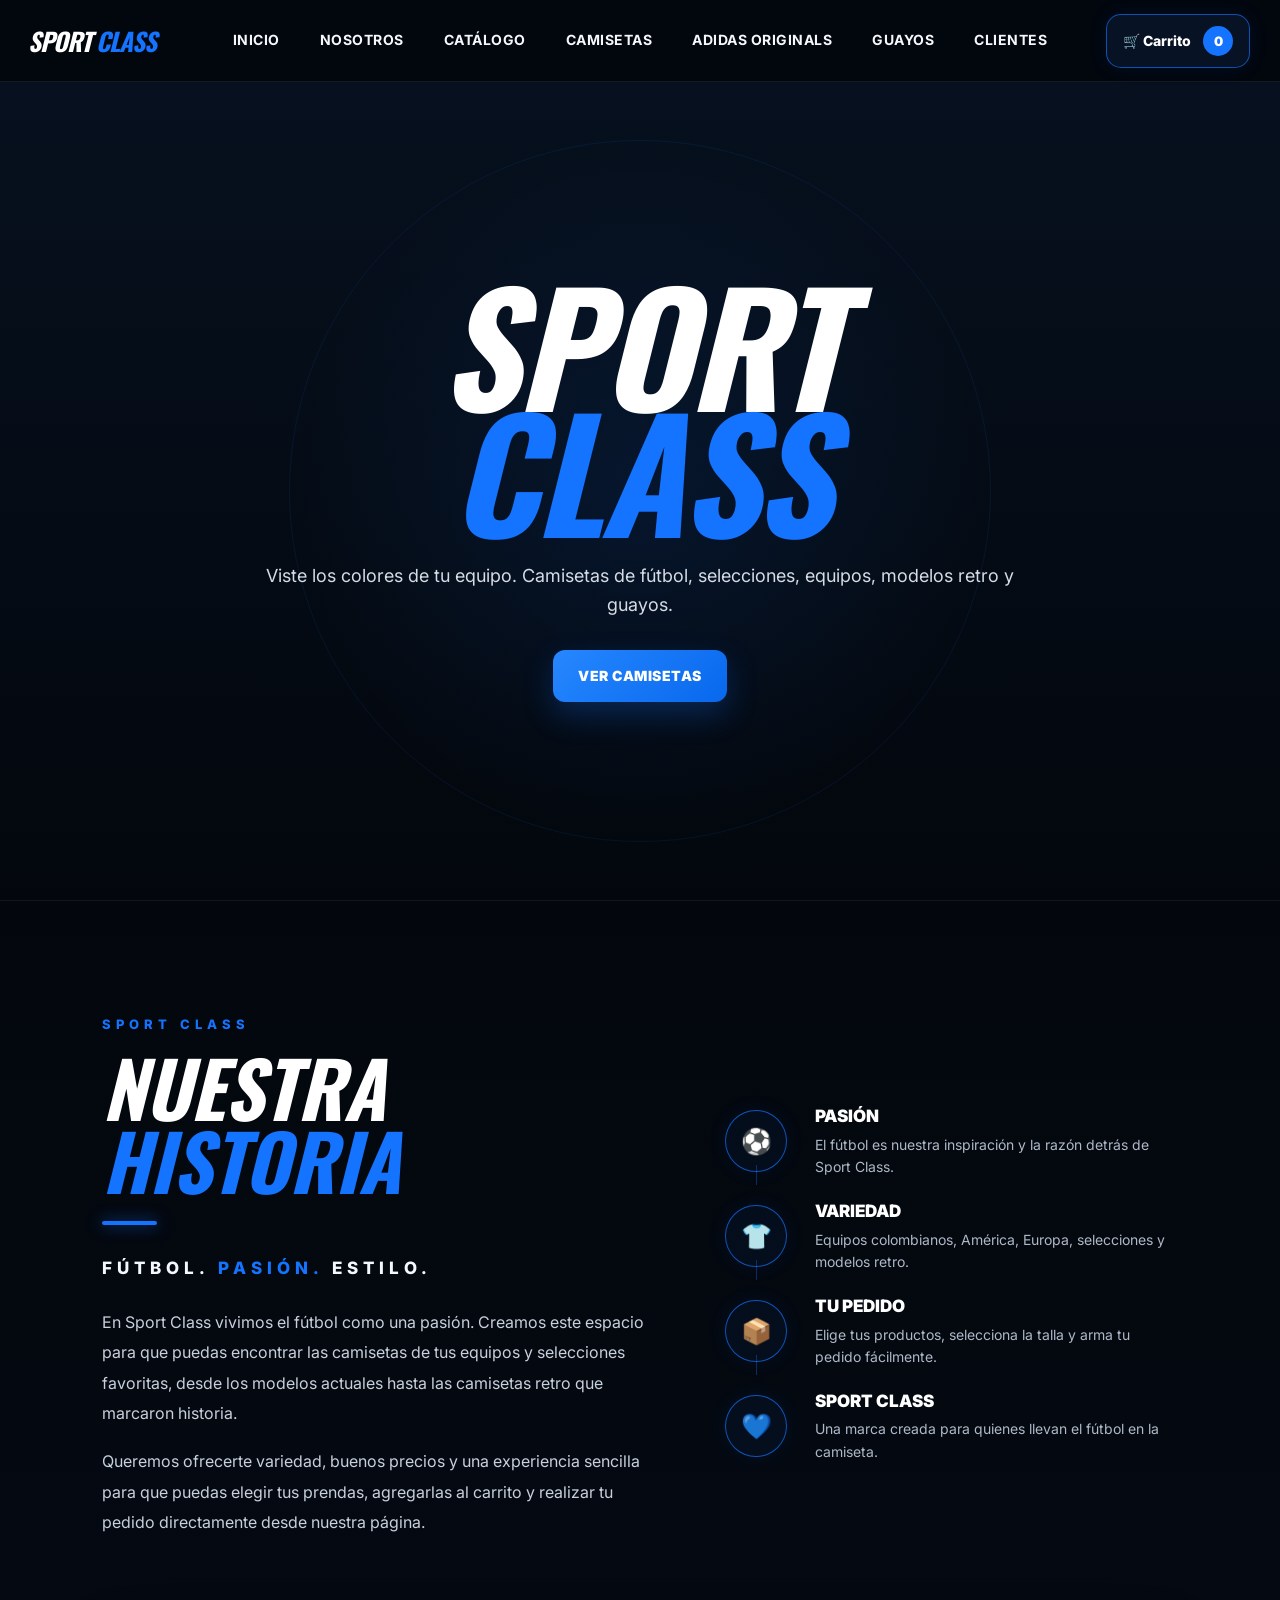
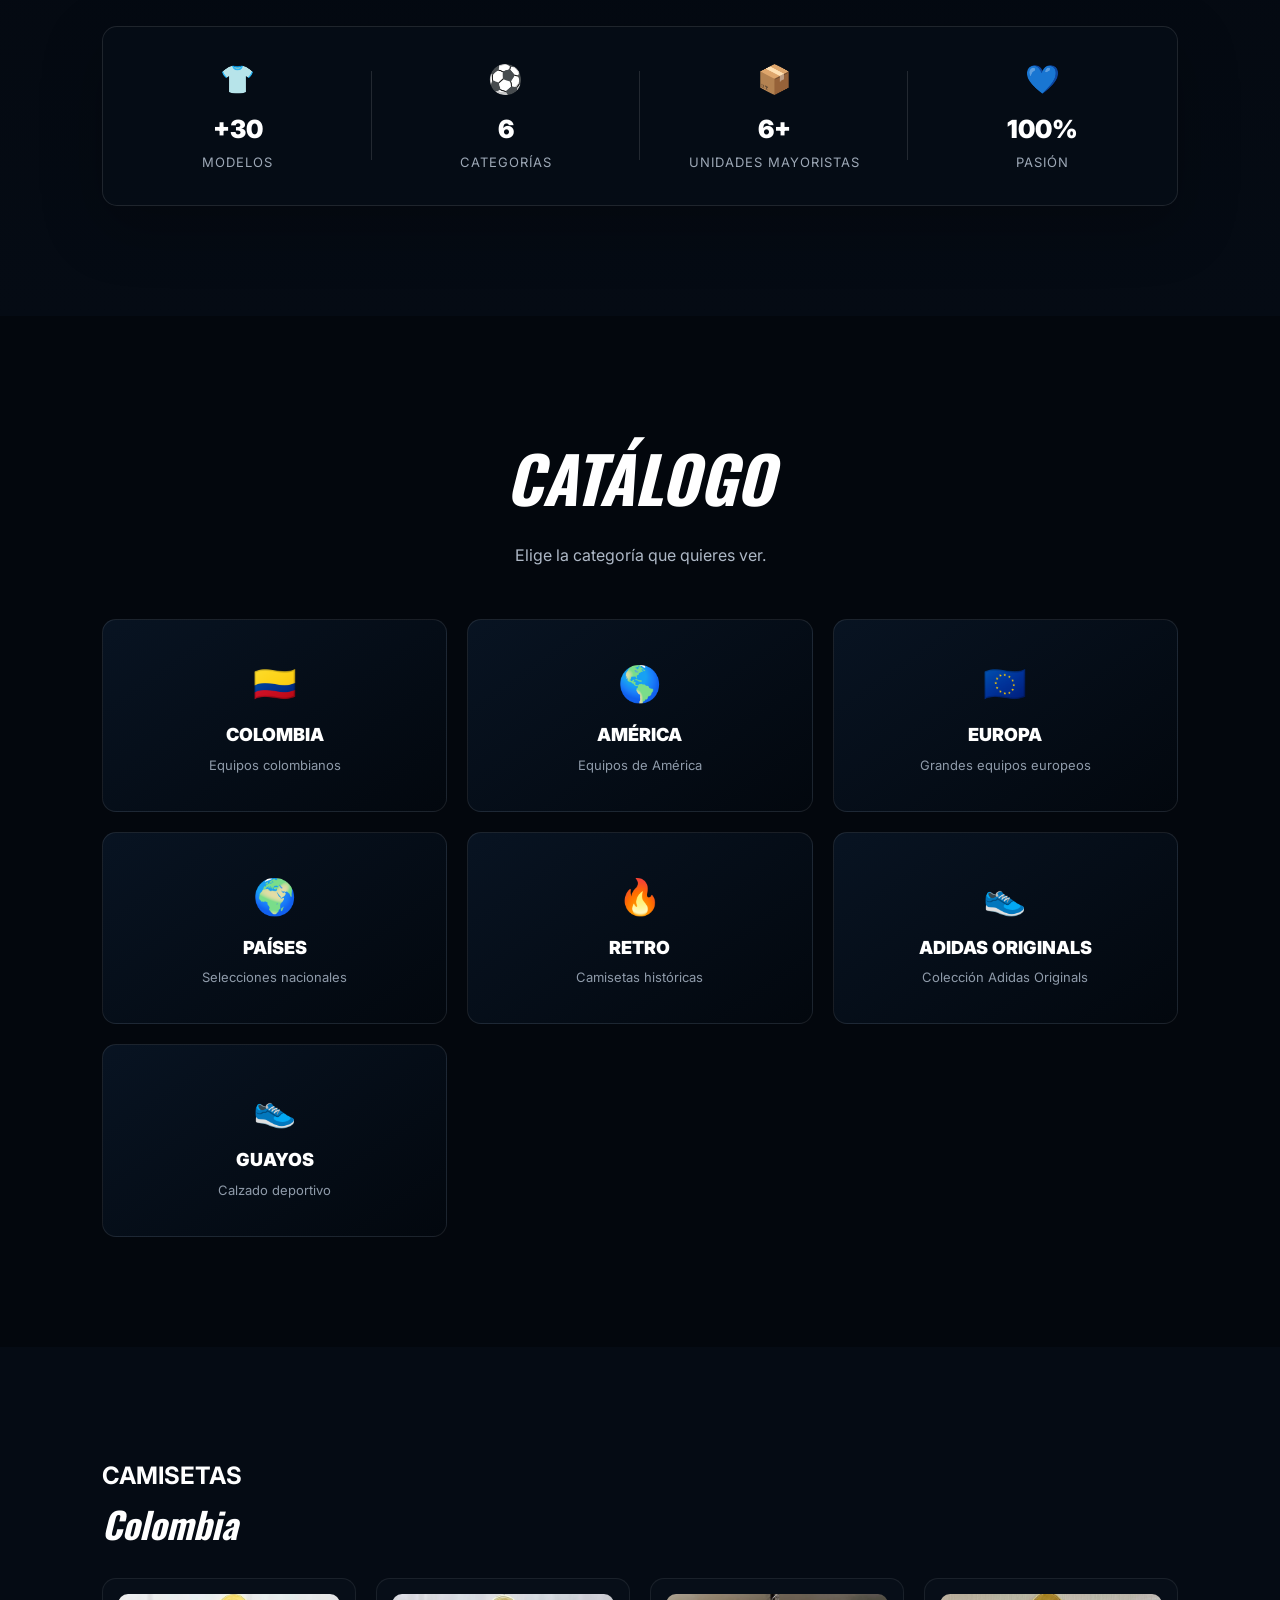
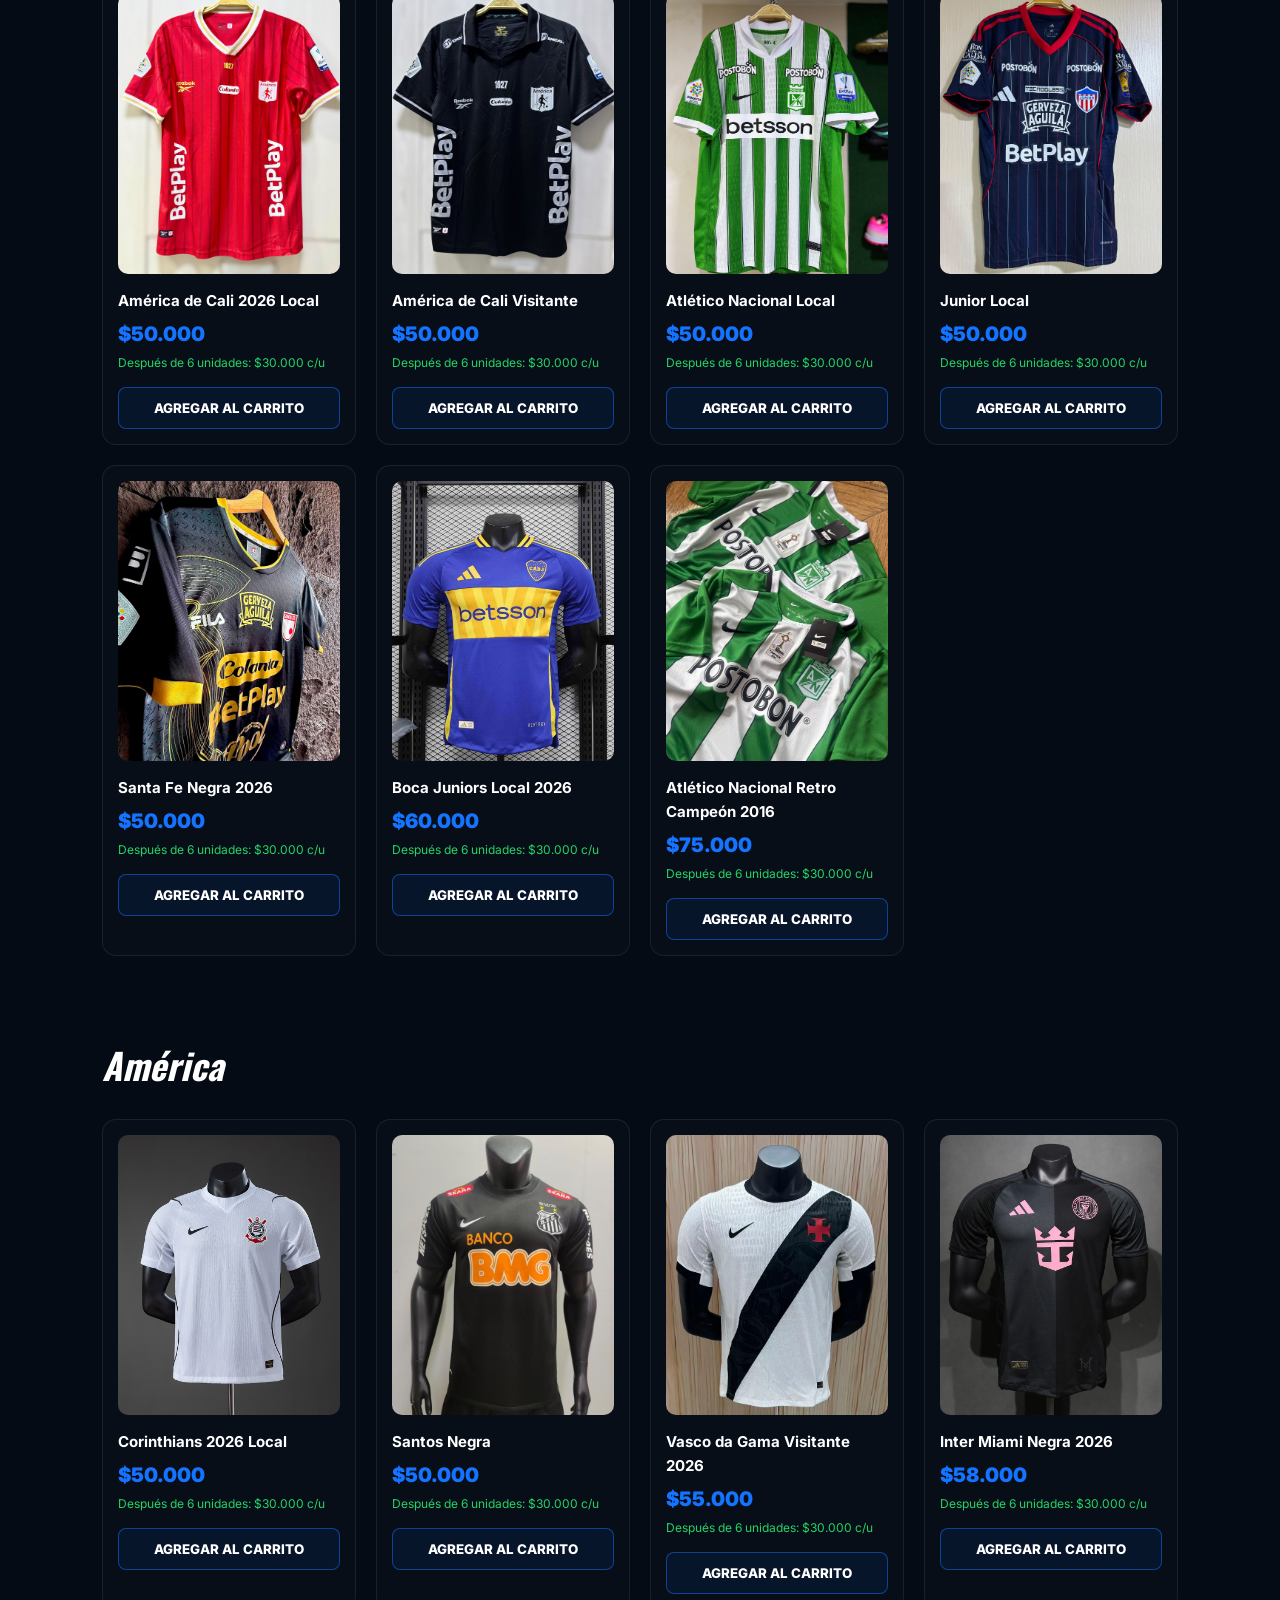
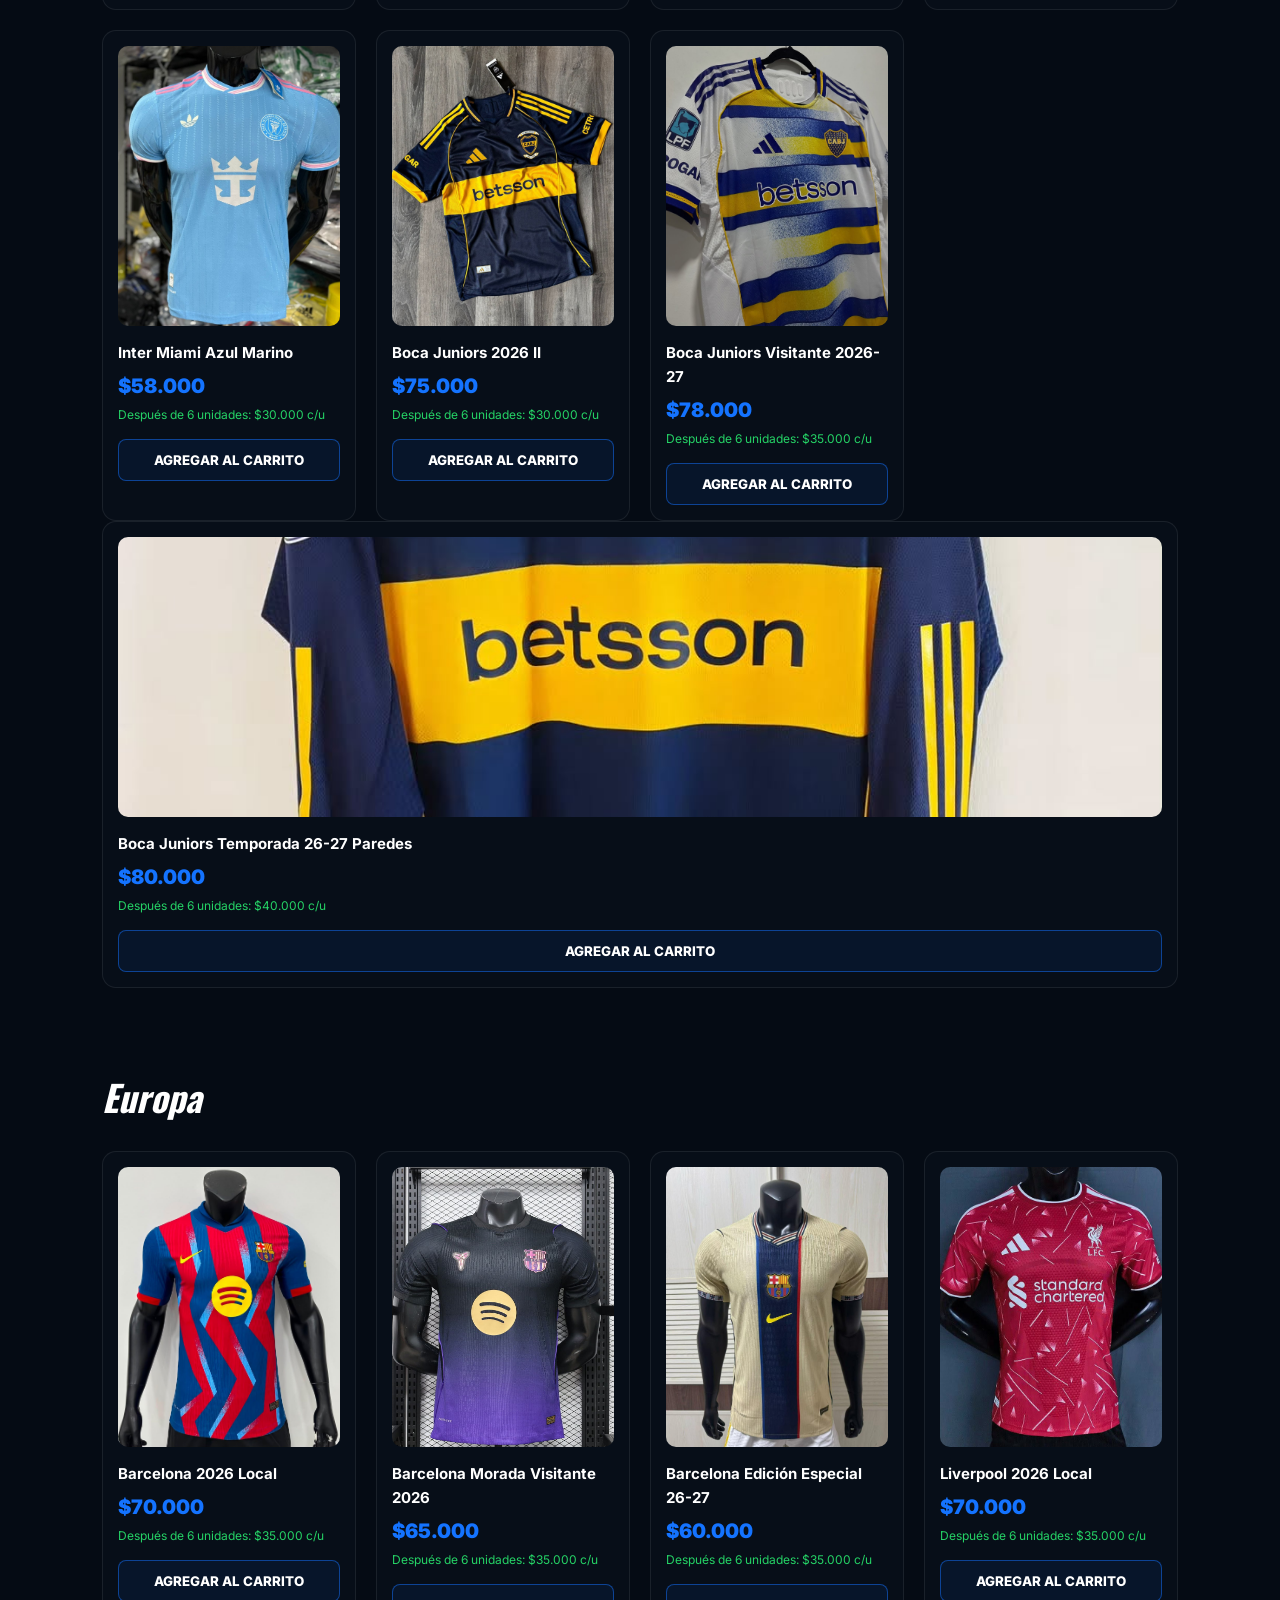
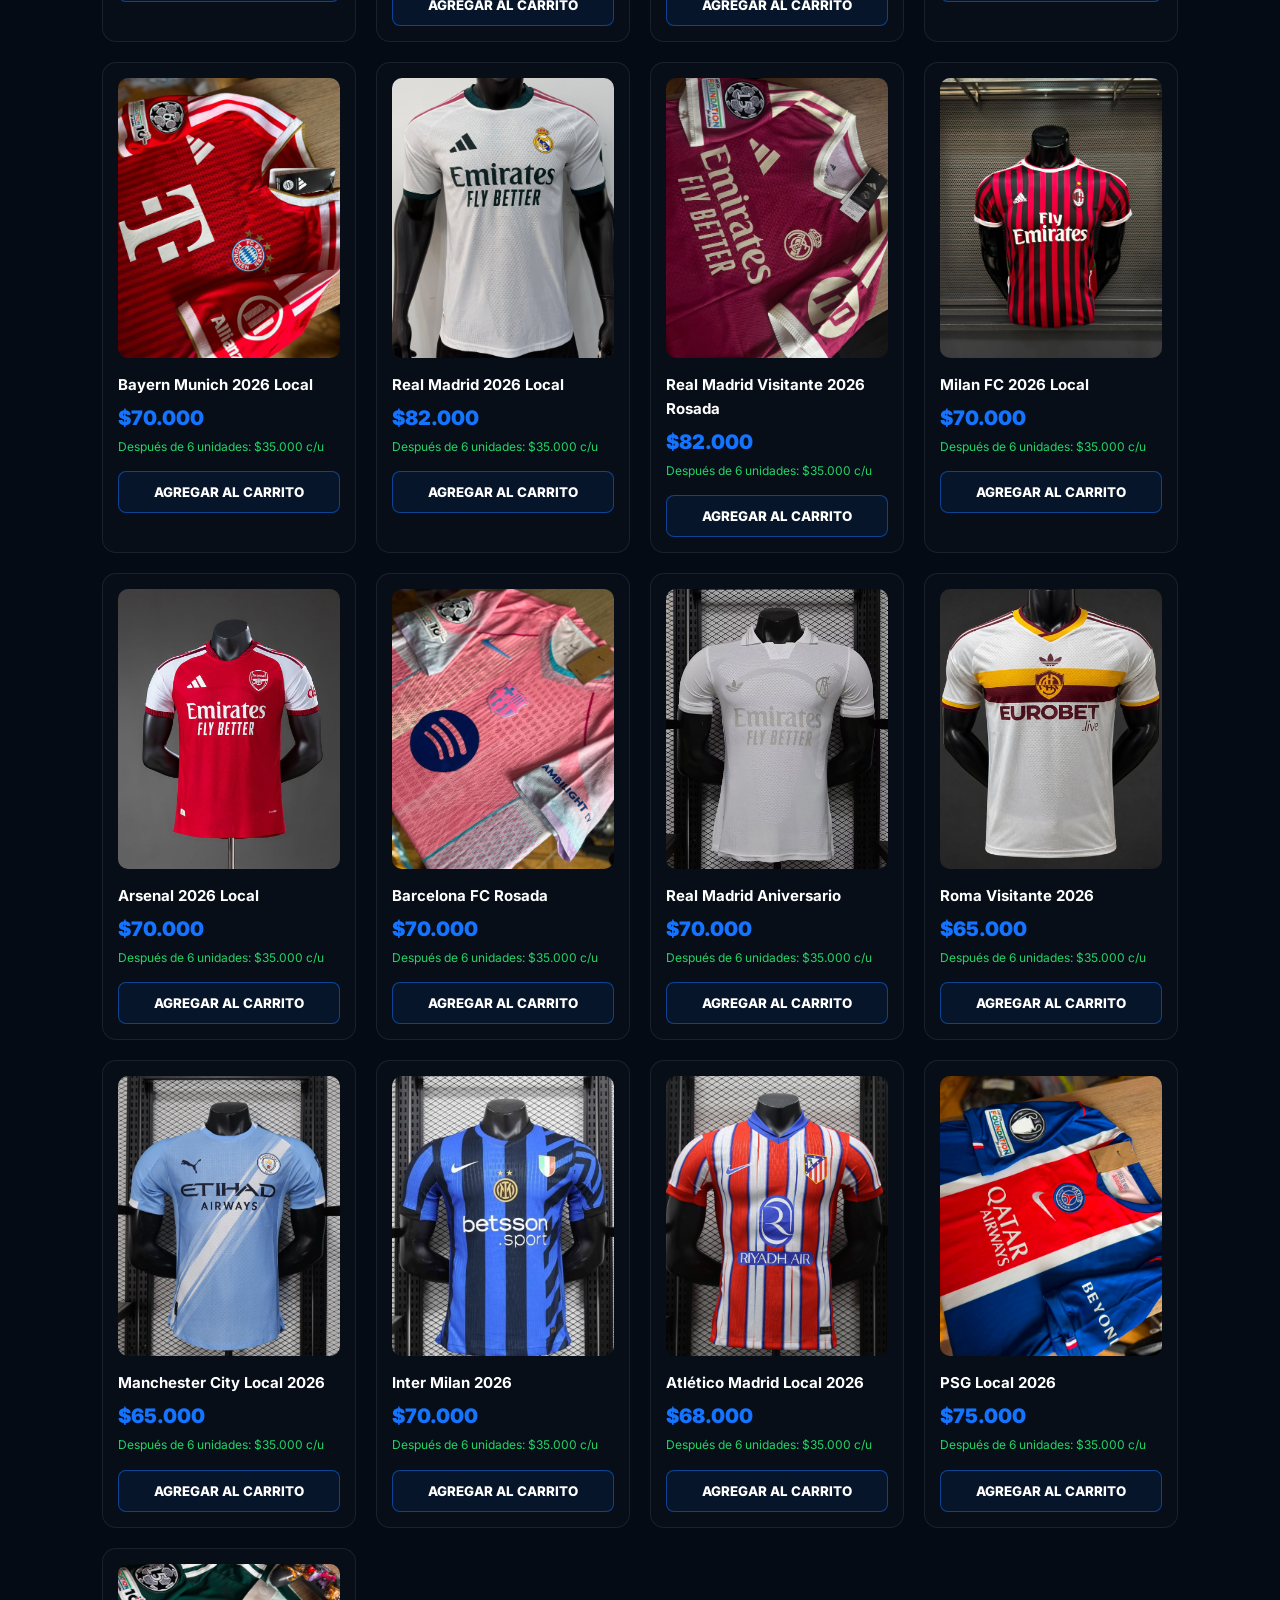
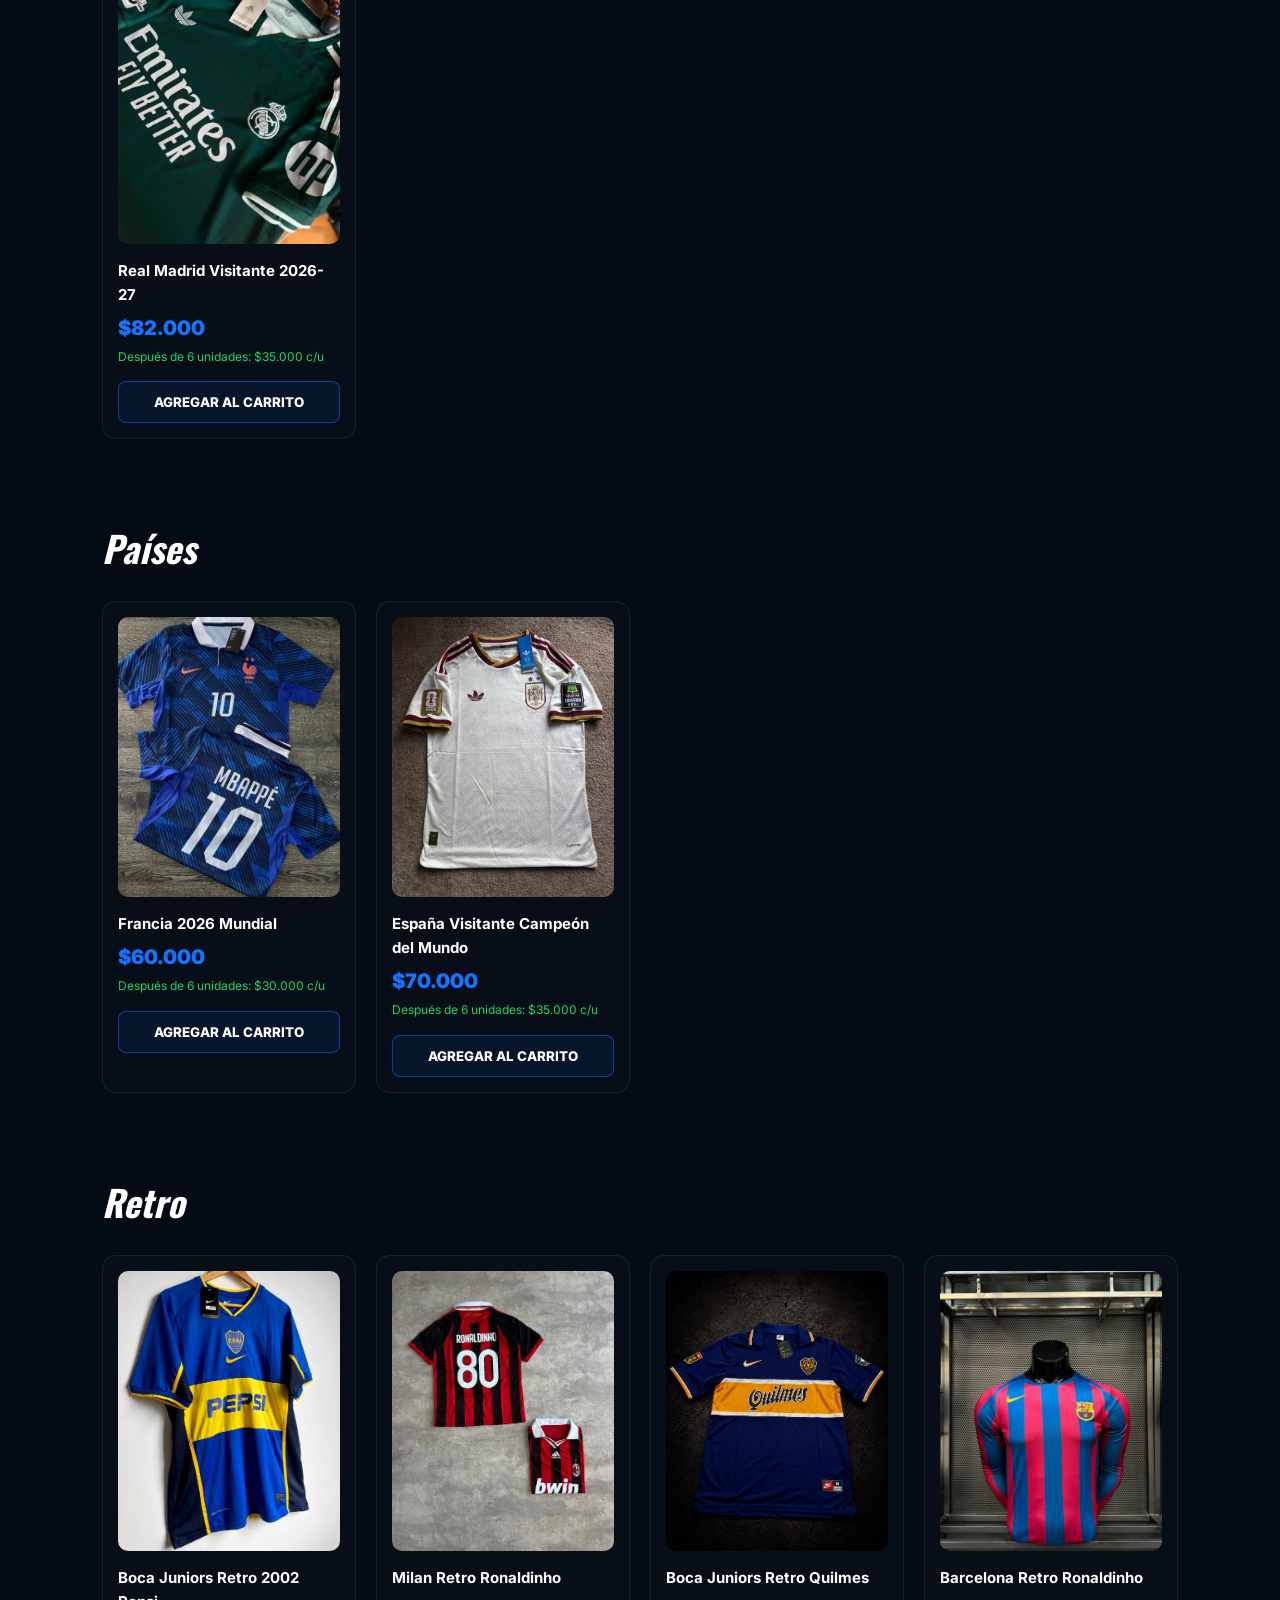
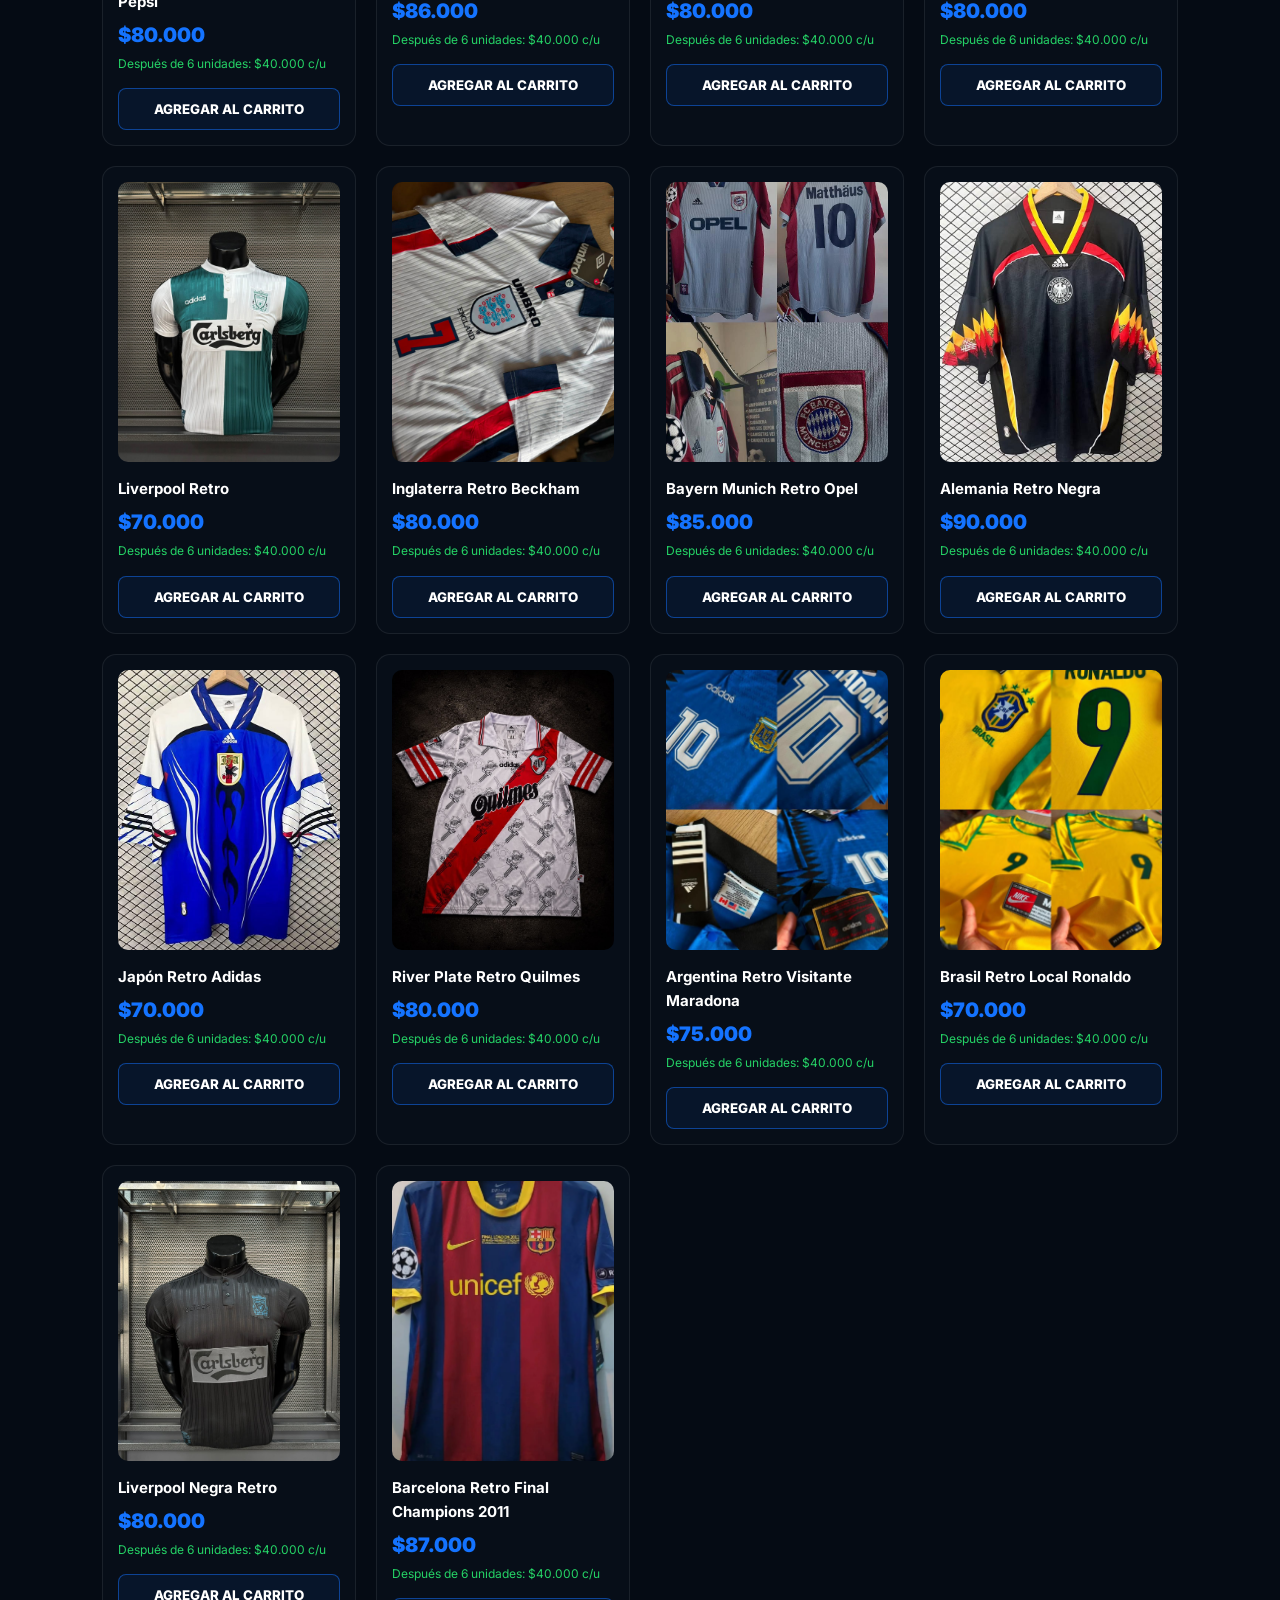
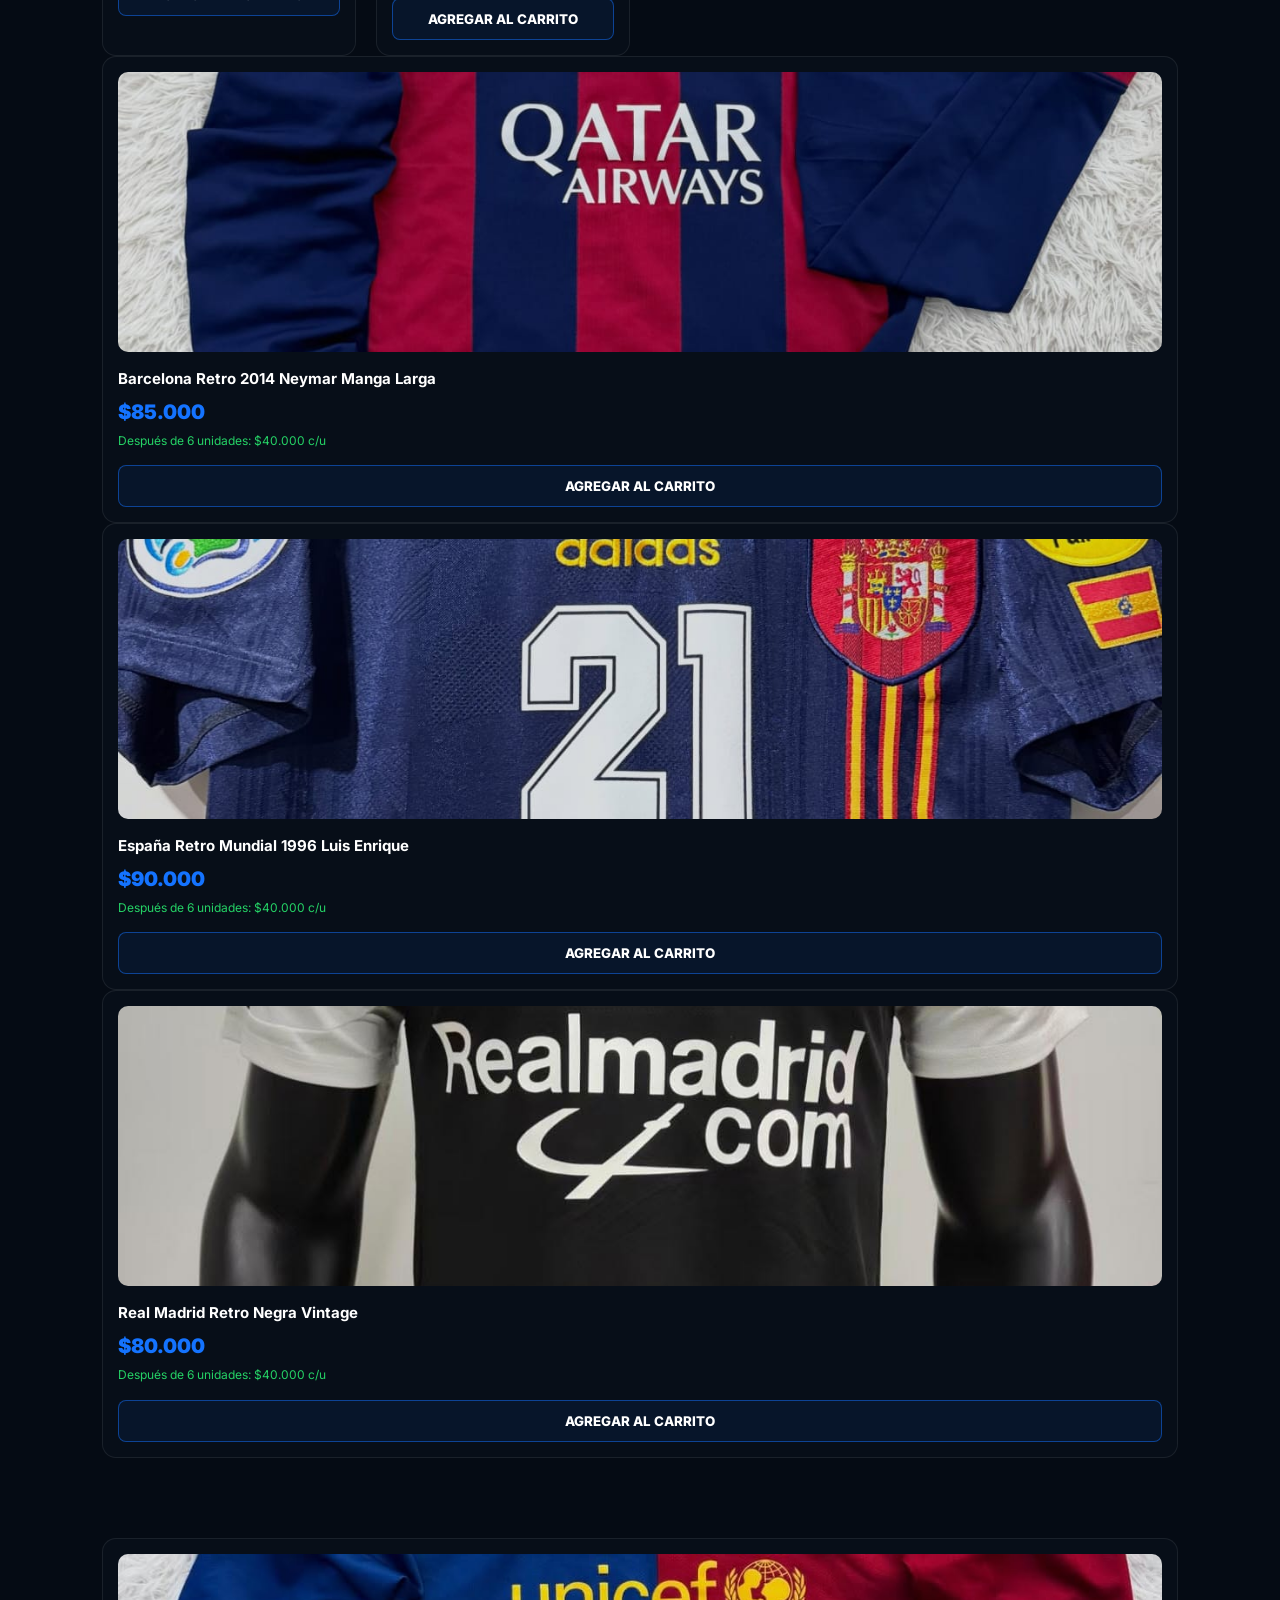
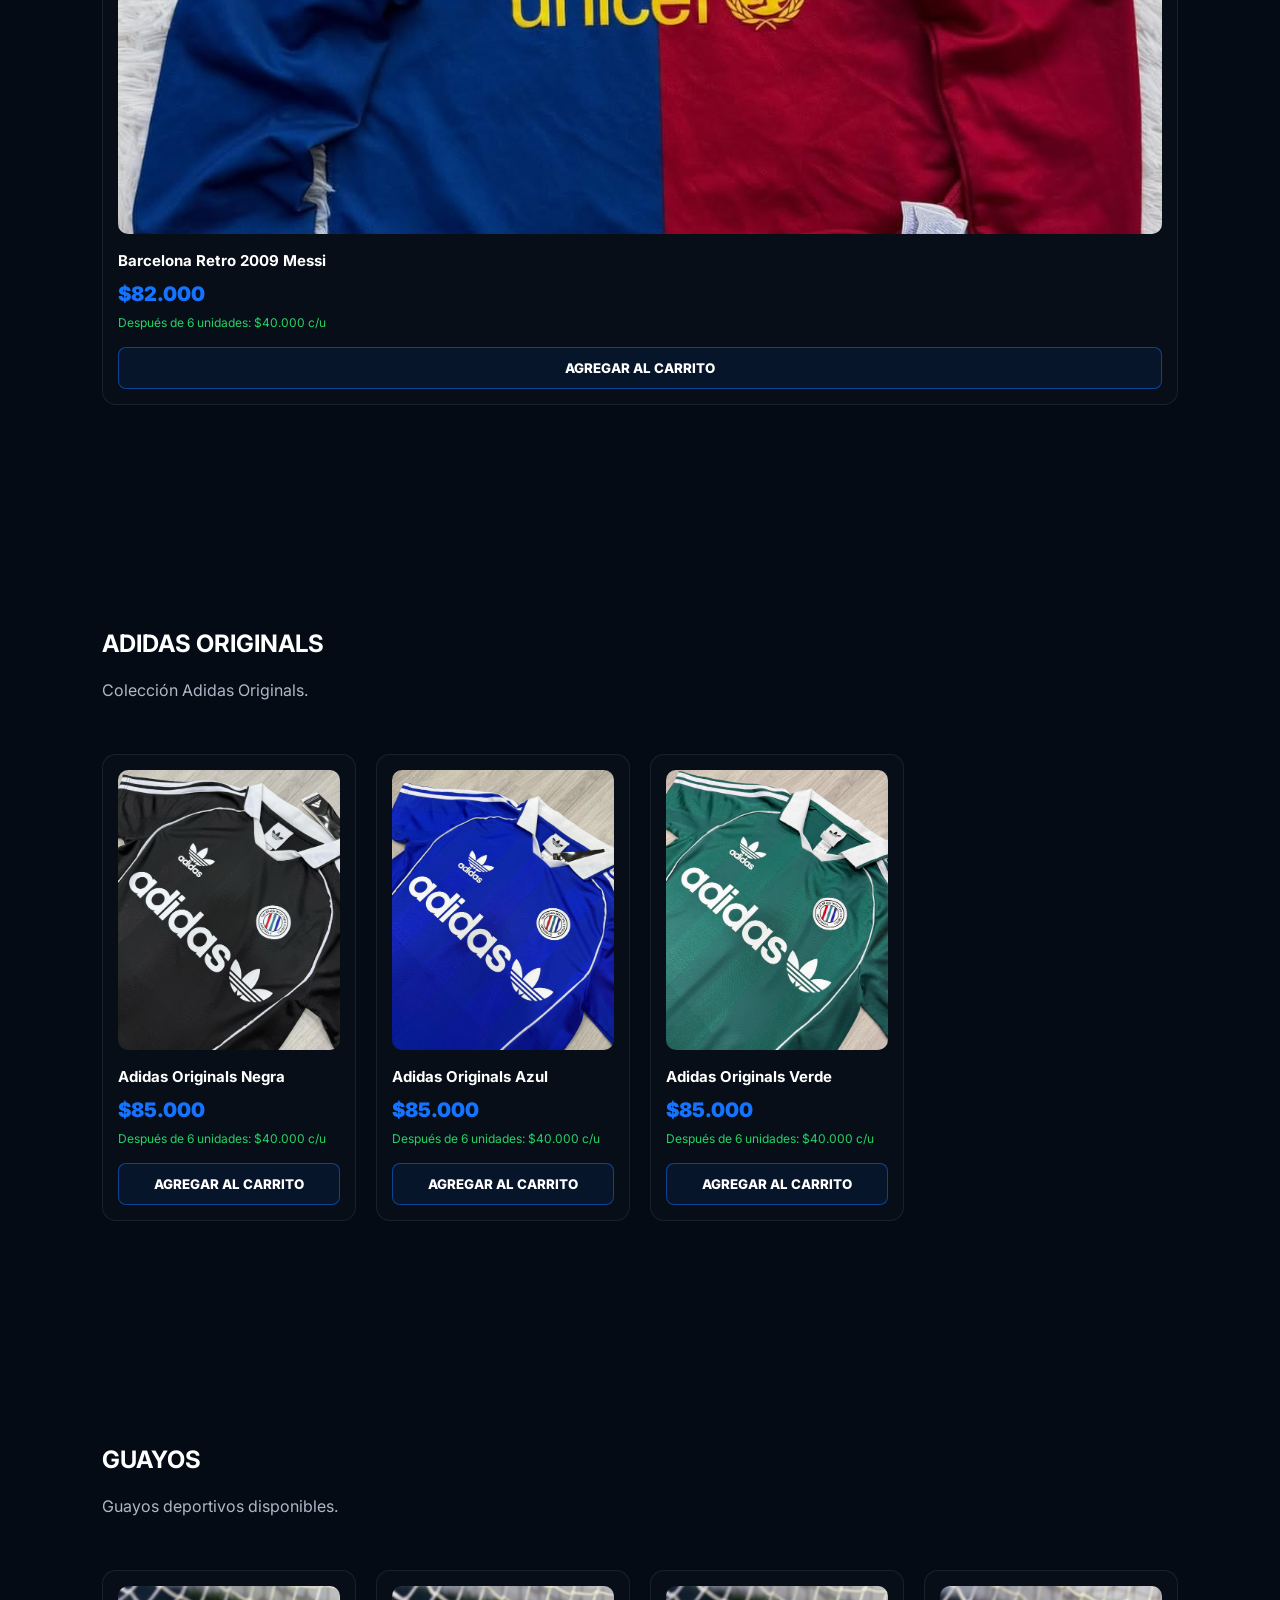
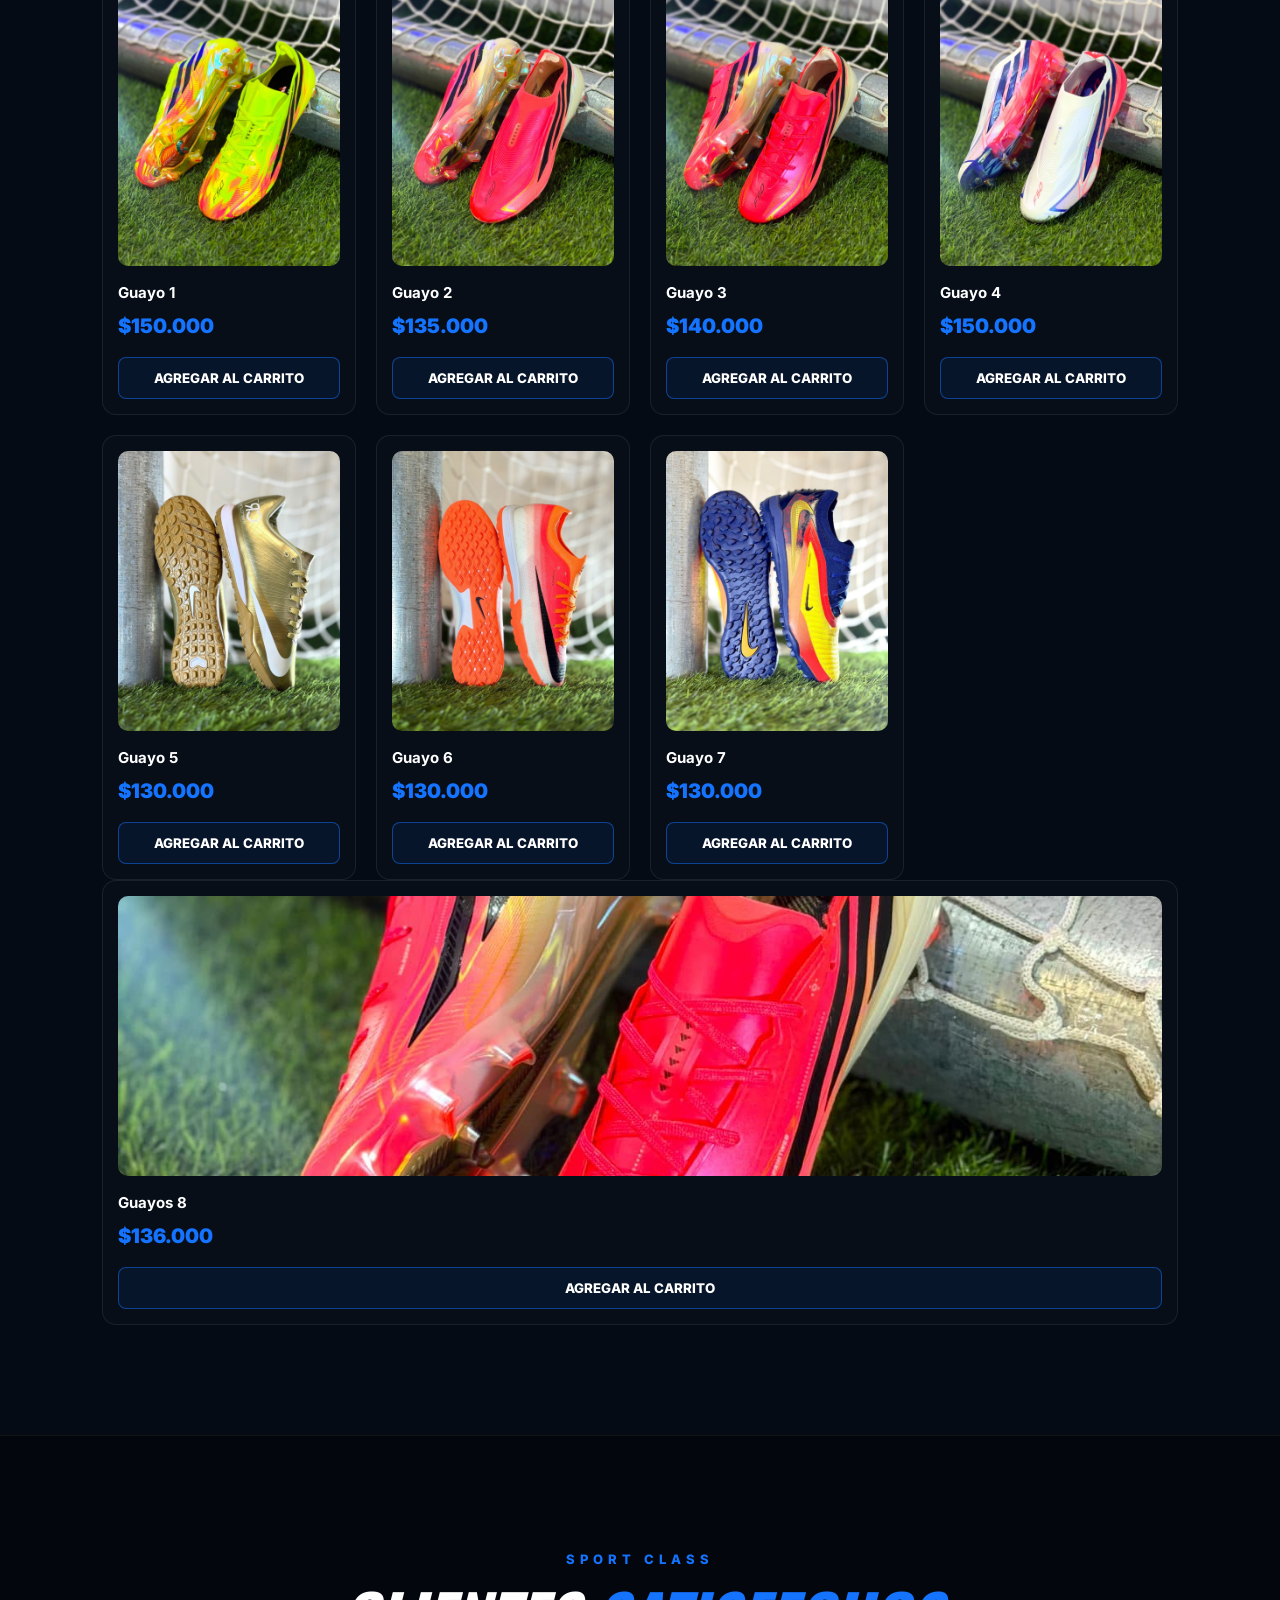
==== commit 963fe7a3: "index.html" ====
--- a/index.html
+++ b/index.html
@@ -2318,7 +2318,21 @@
 
         </div>
 
-    </div>
+    
+            <div class="producto" data-categoria="guayos" data-precio="136000">
+                <img src="guayos8.jpeg" alt="Guayos 8">
+
+                <h3>Guayos 8</h3>
+
+                <p class="precio">
+                    $136.000
+                </p>
+
+                <button data-precio="136000" class="boton-producto" type="button">
+                    AGREGAR AL CARRITO
+                </button>
+            </div>
+</div>
 
 </section>
 
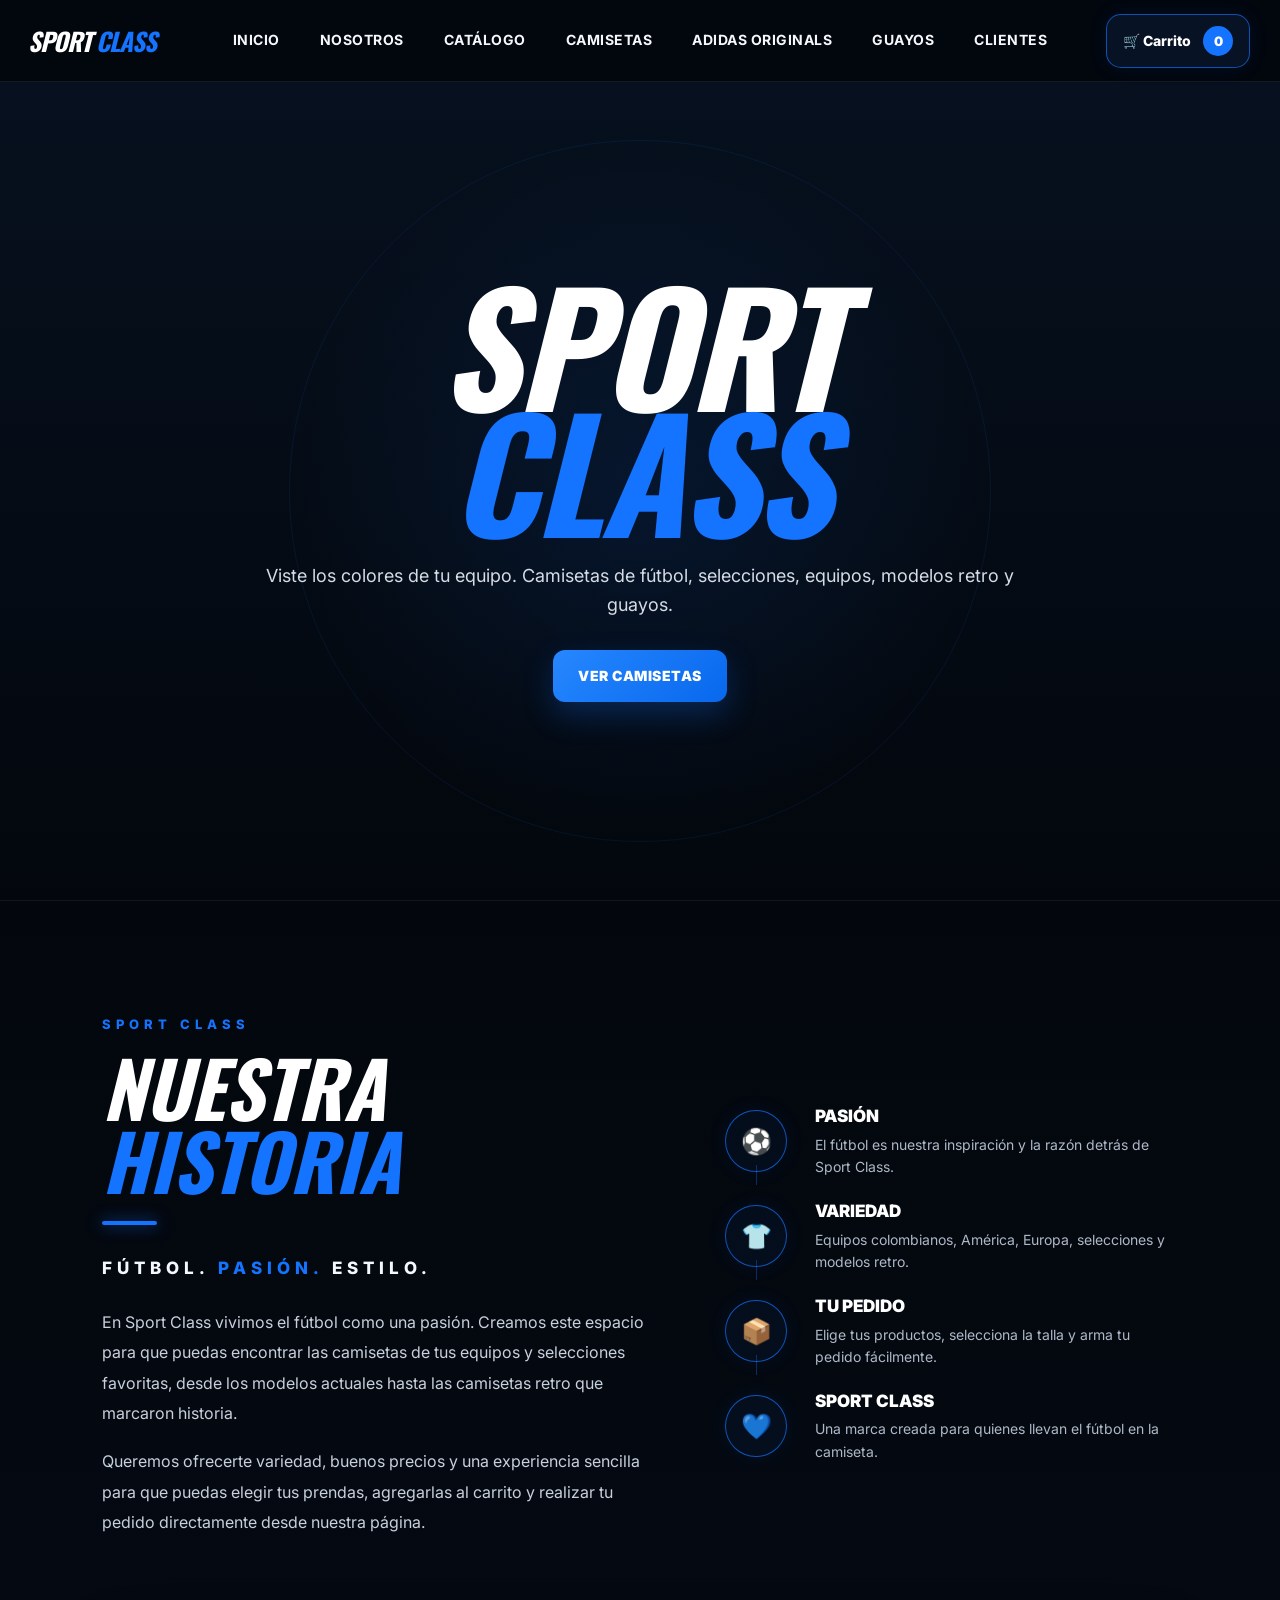
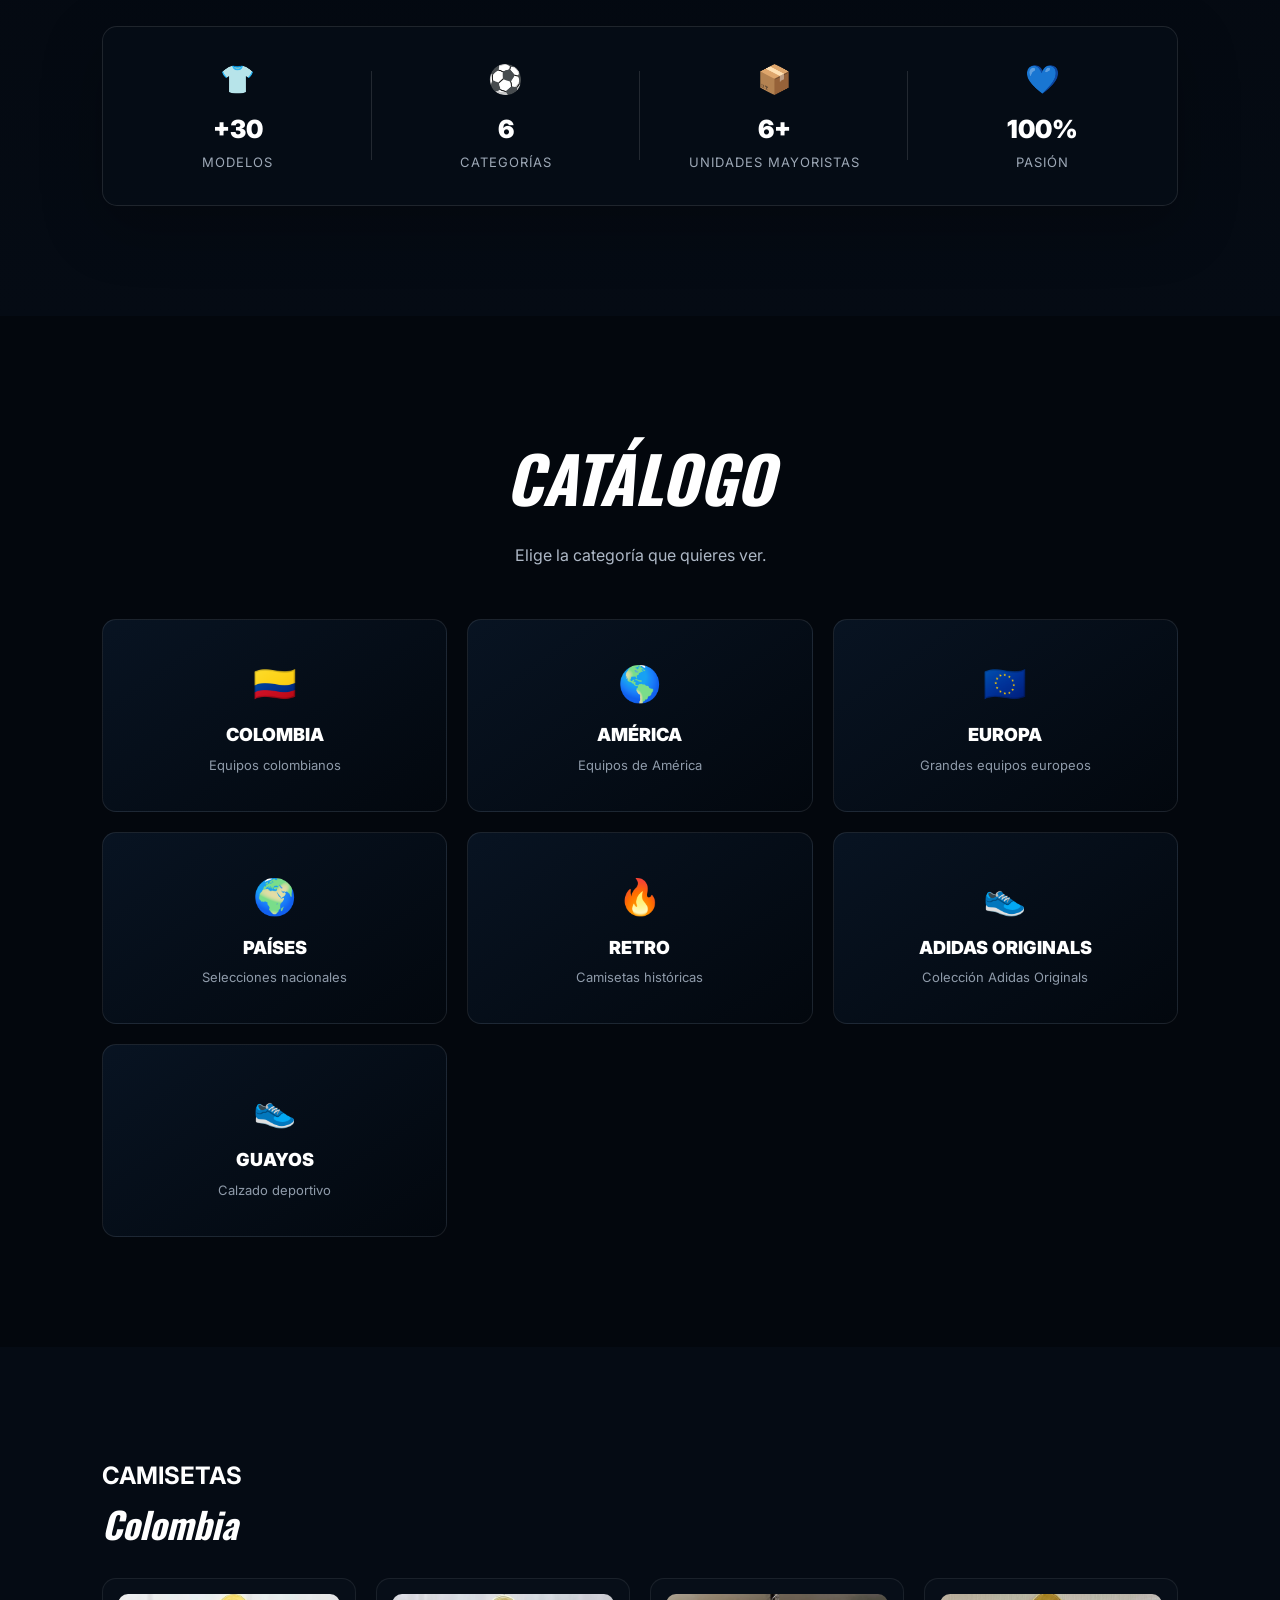
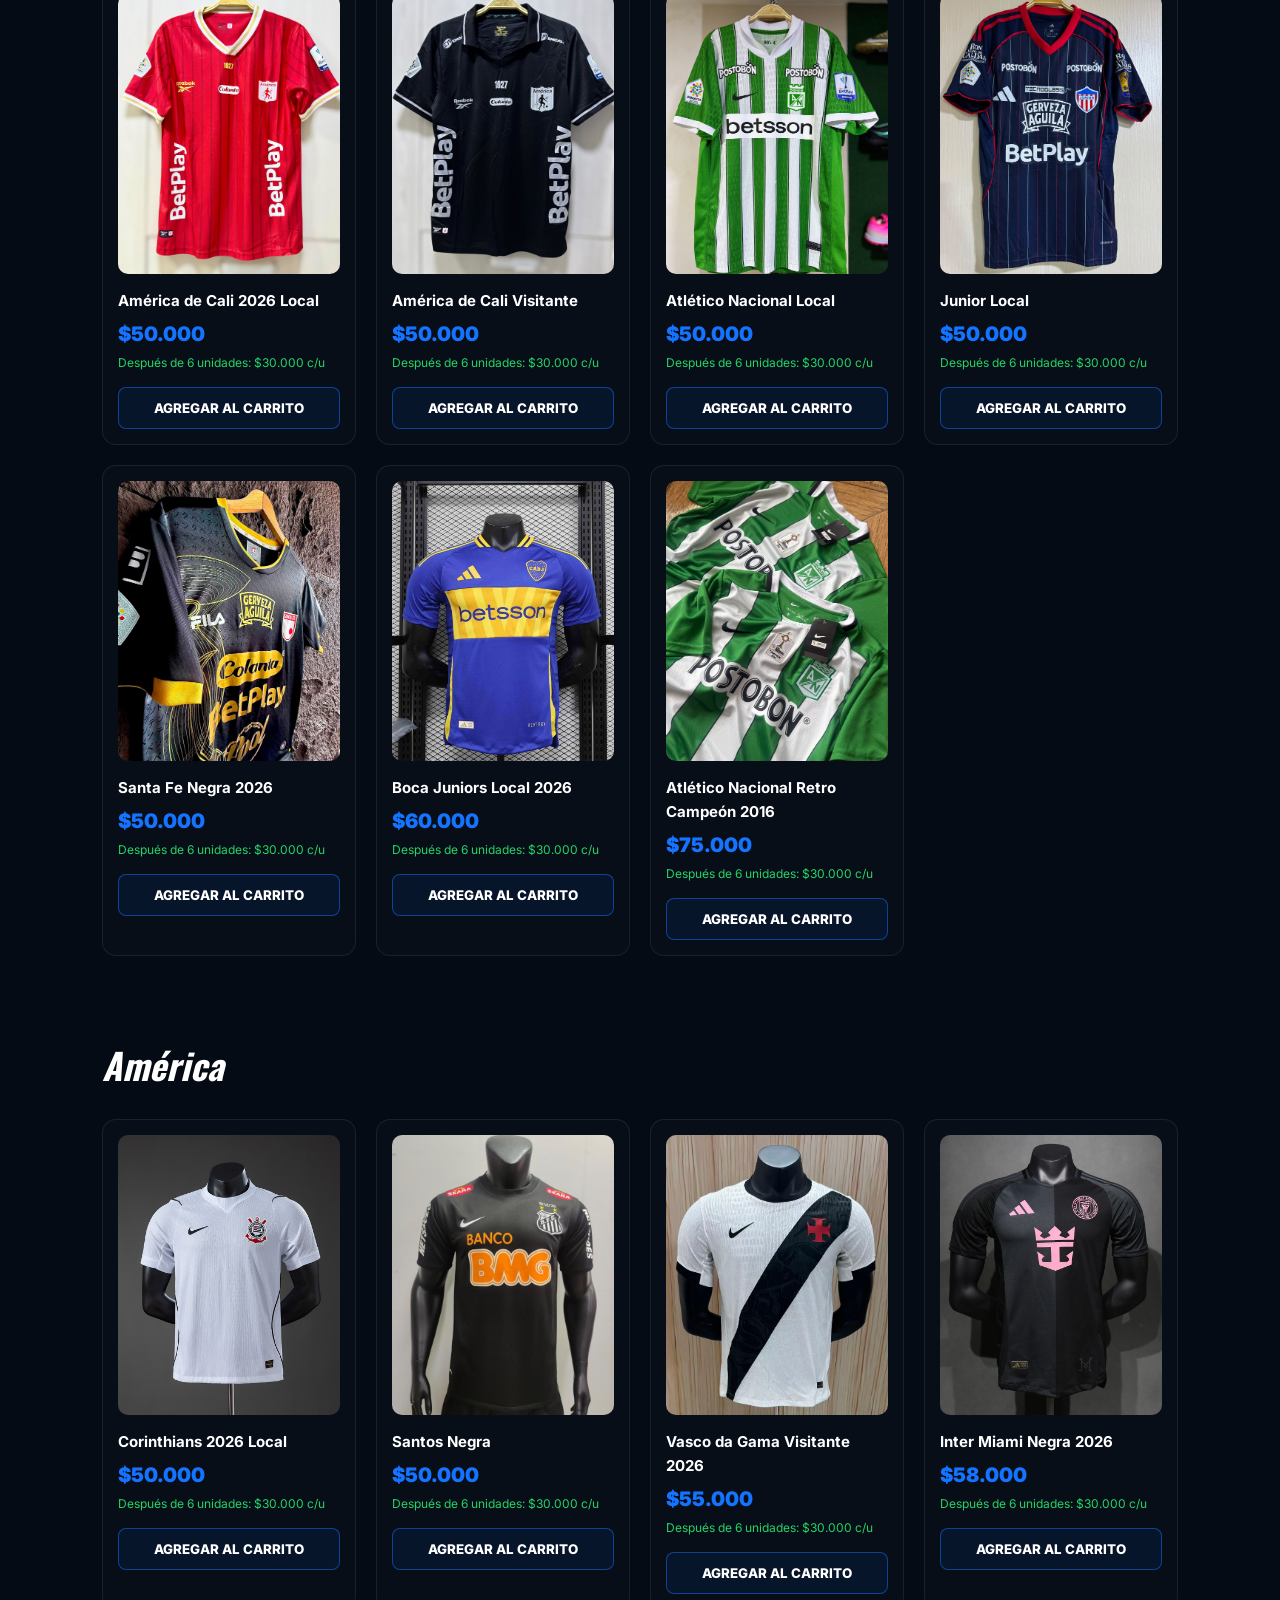
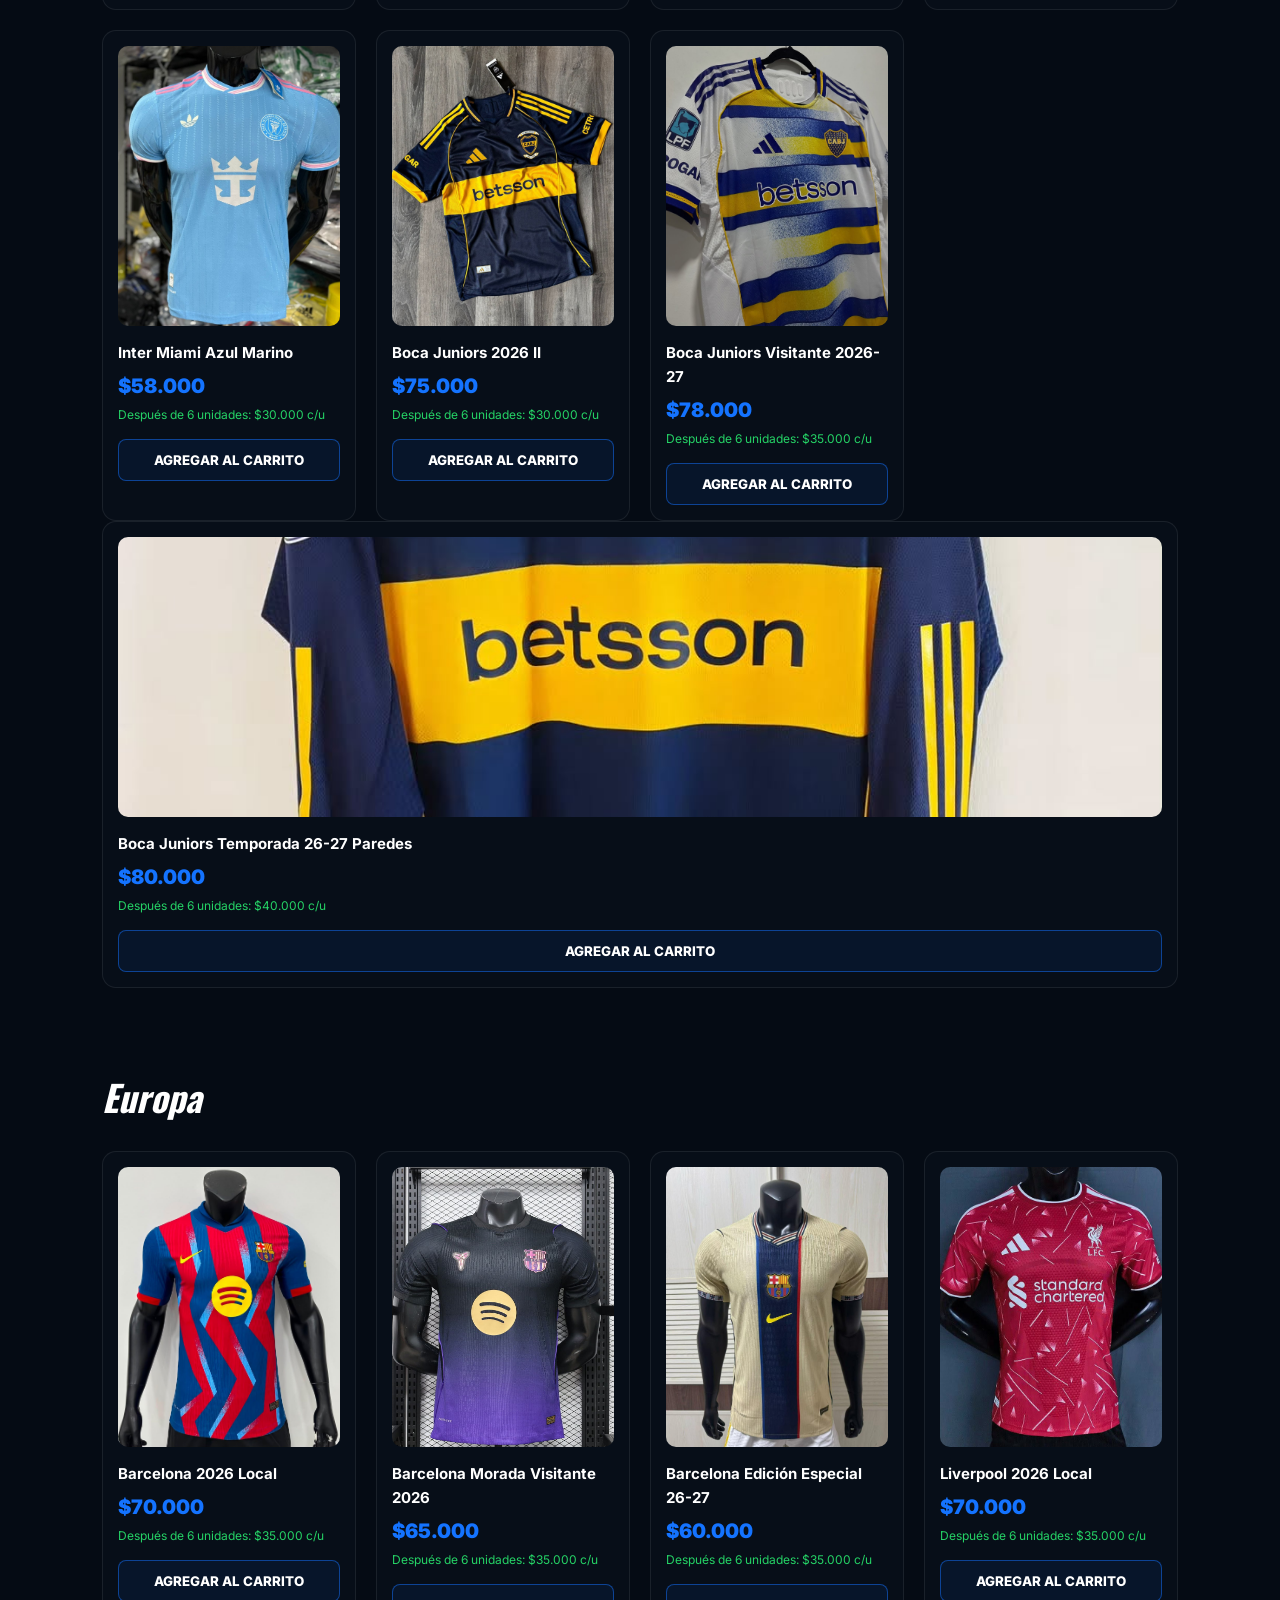
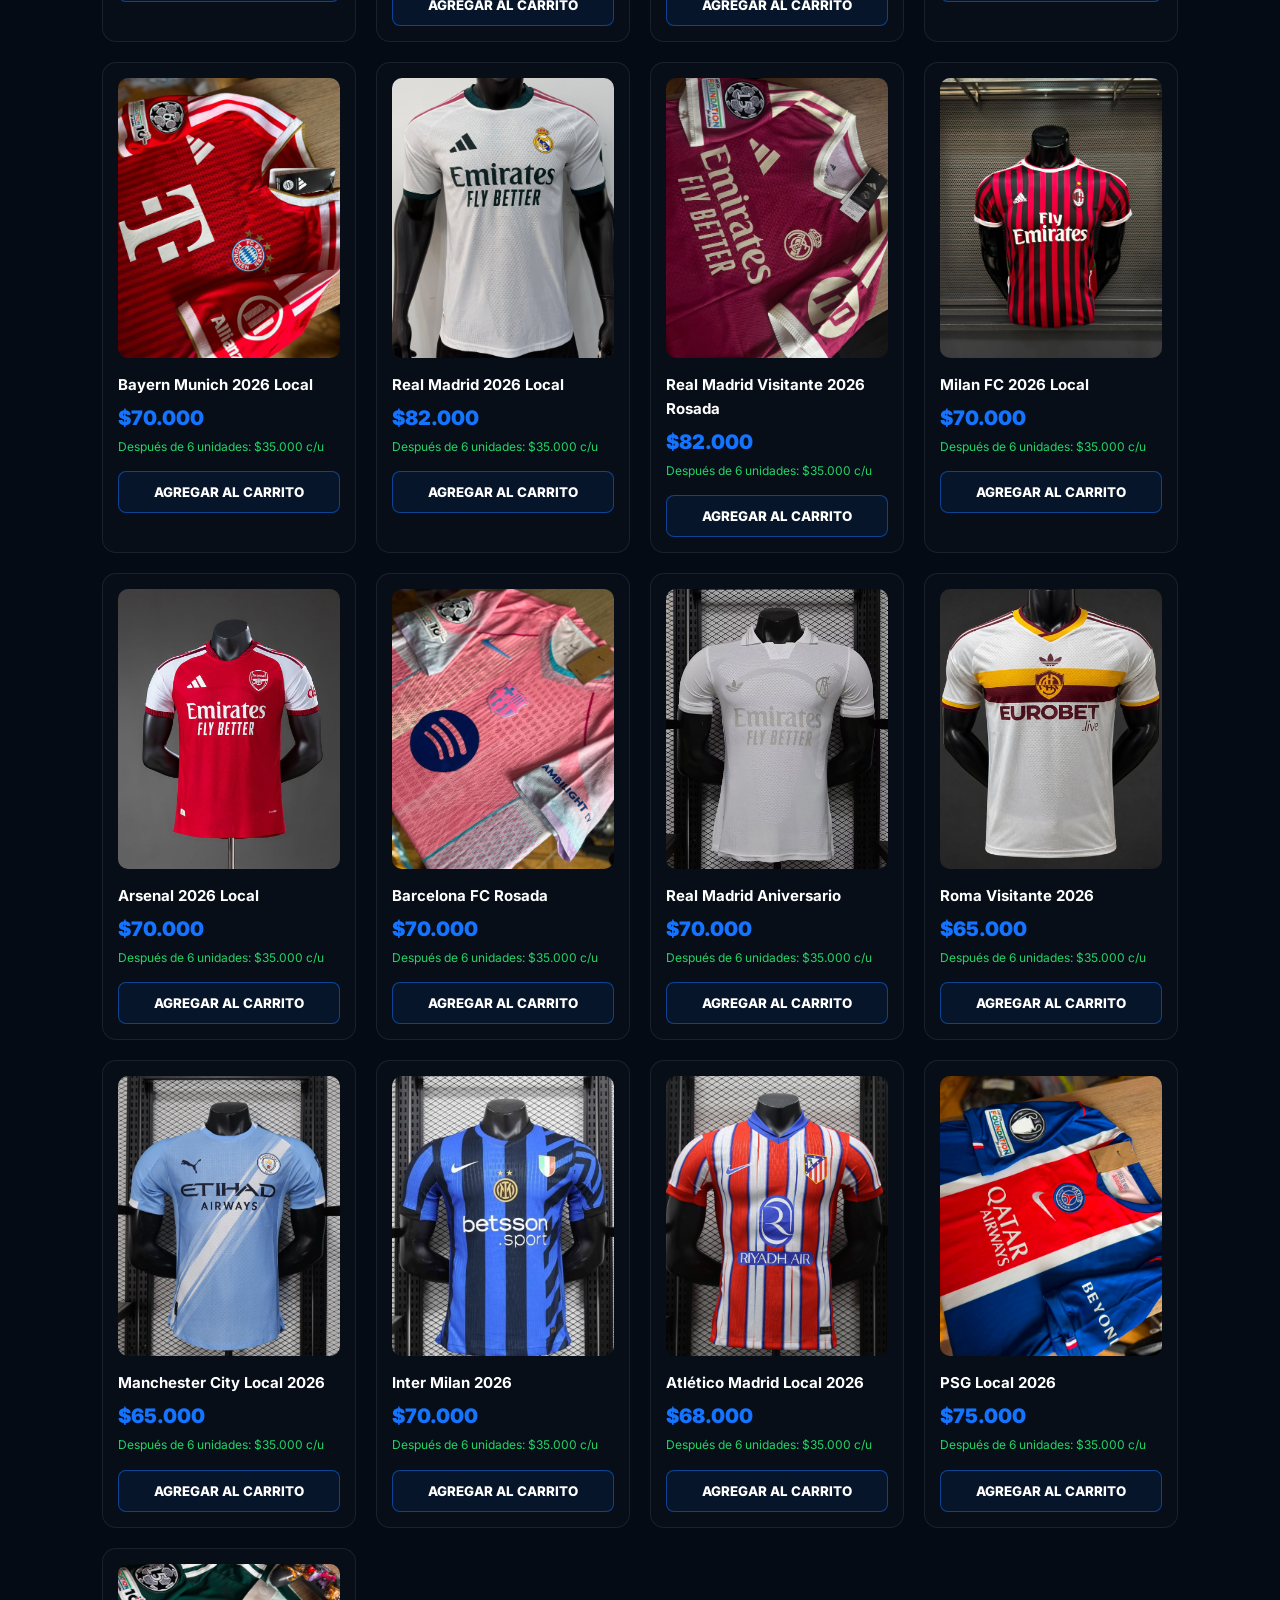
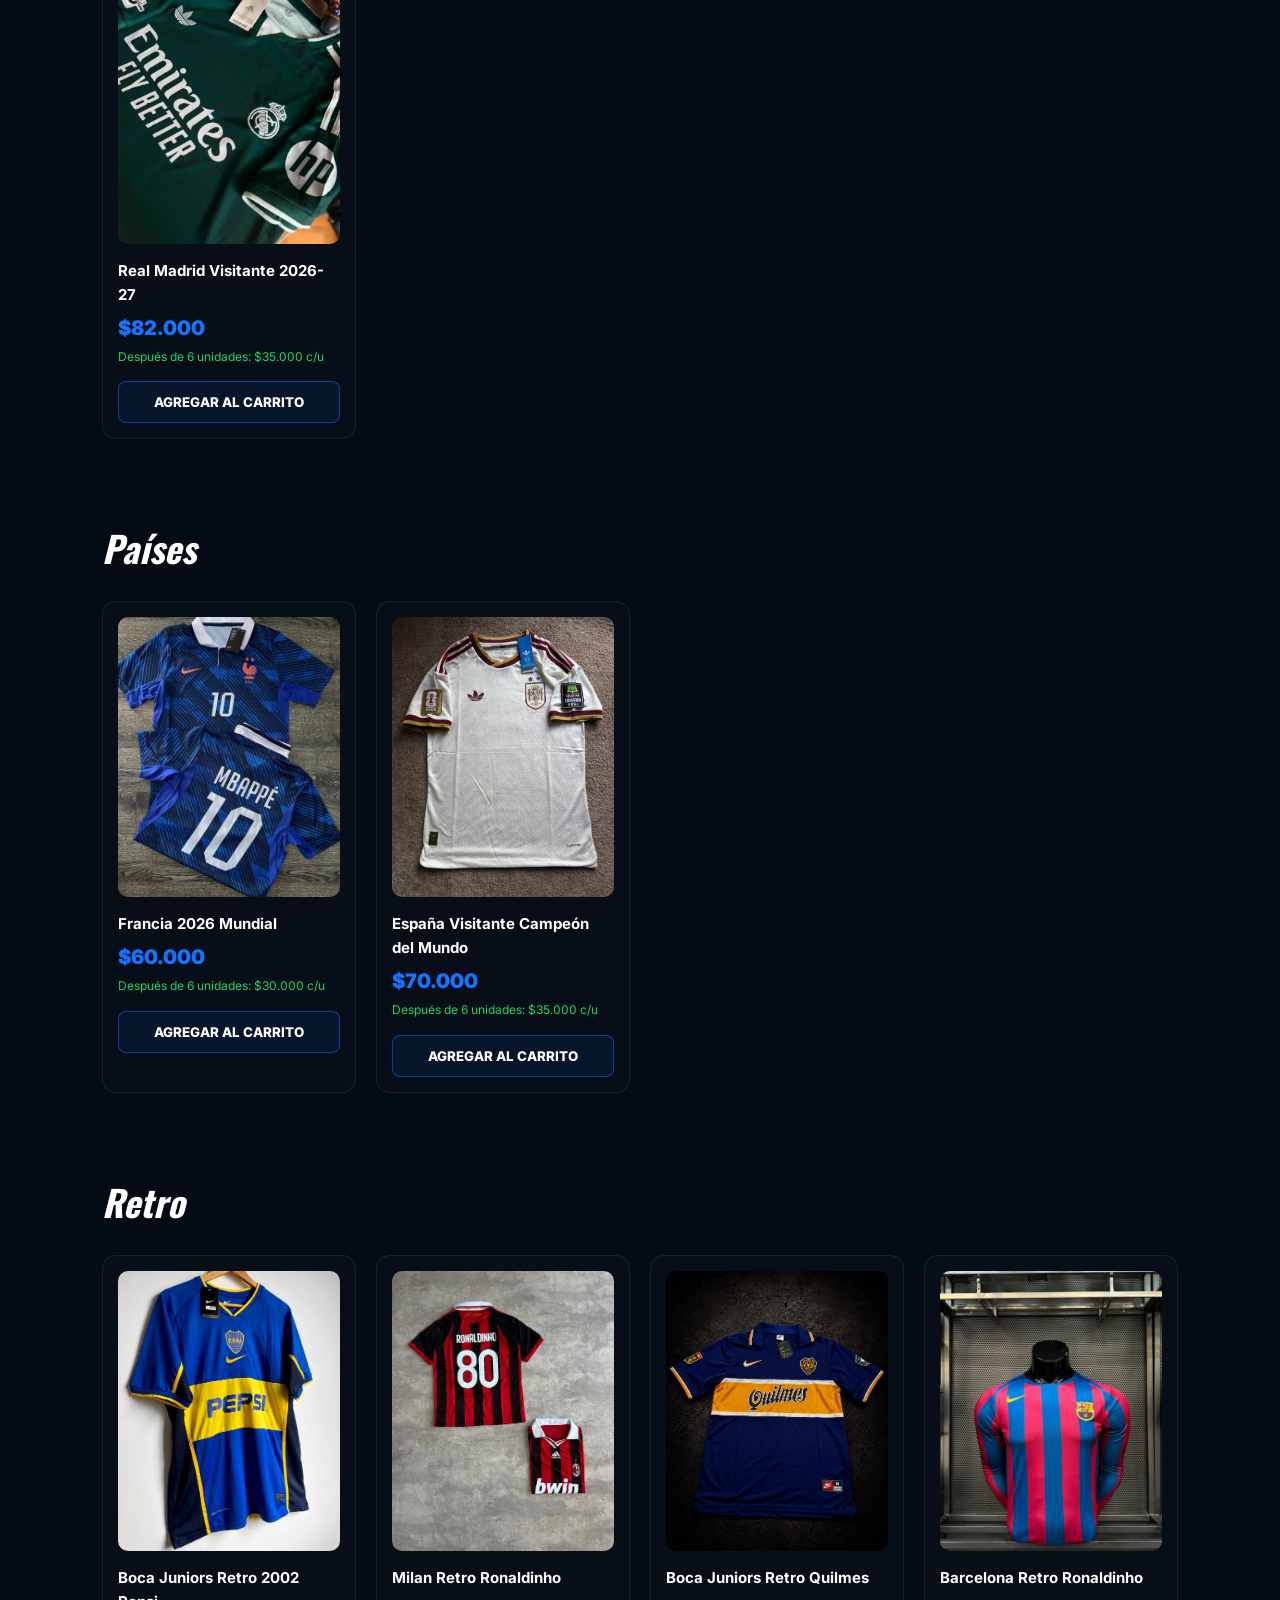
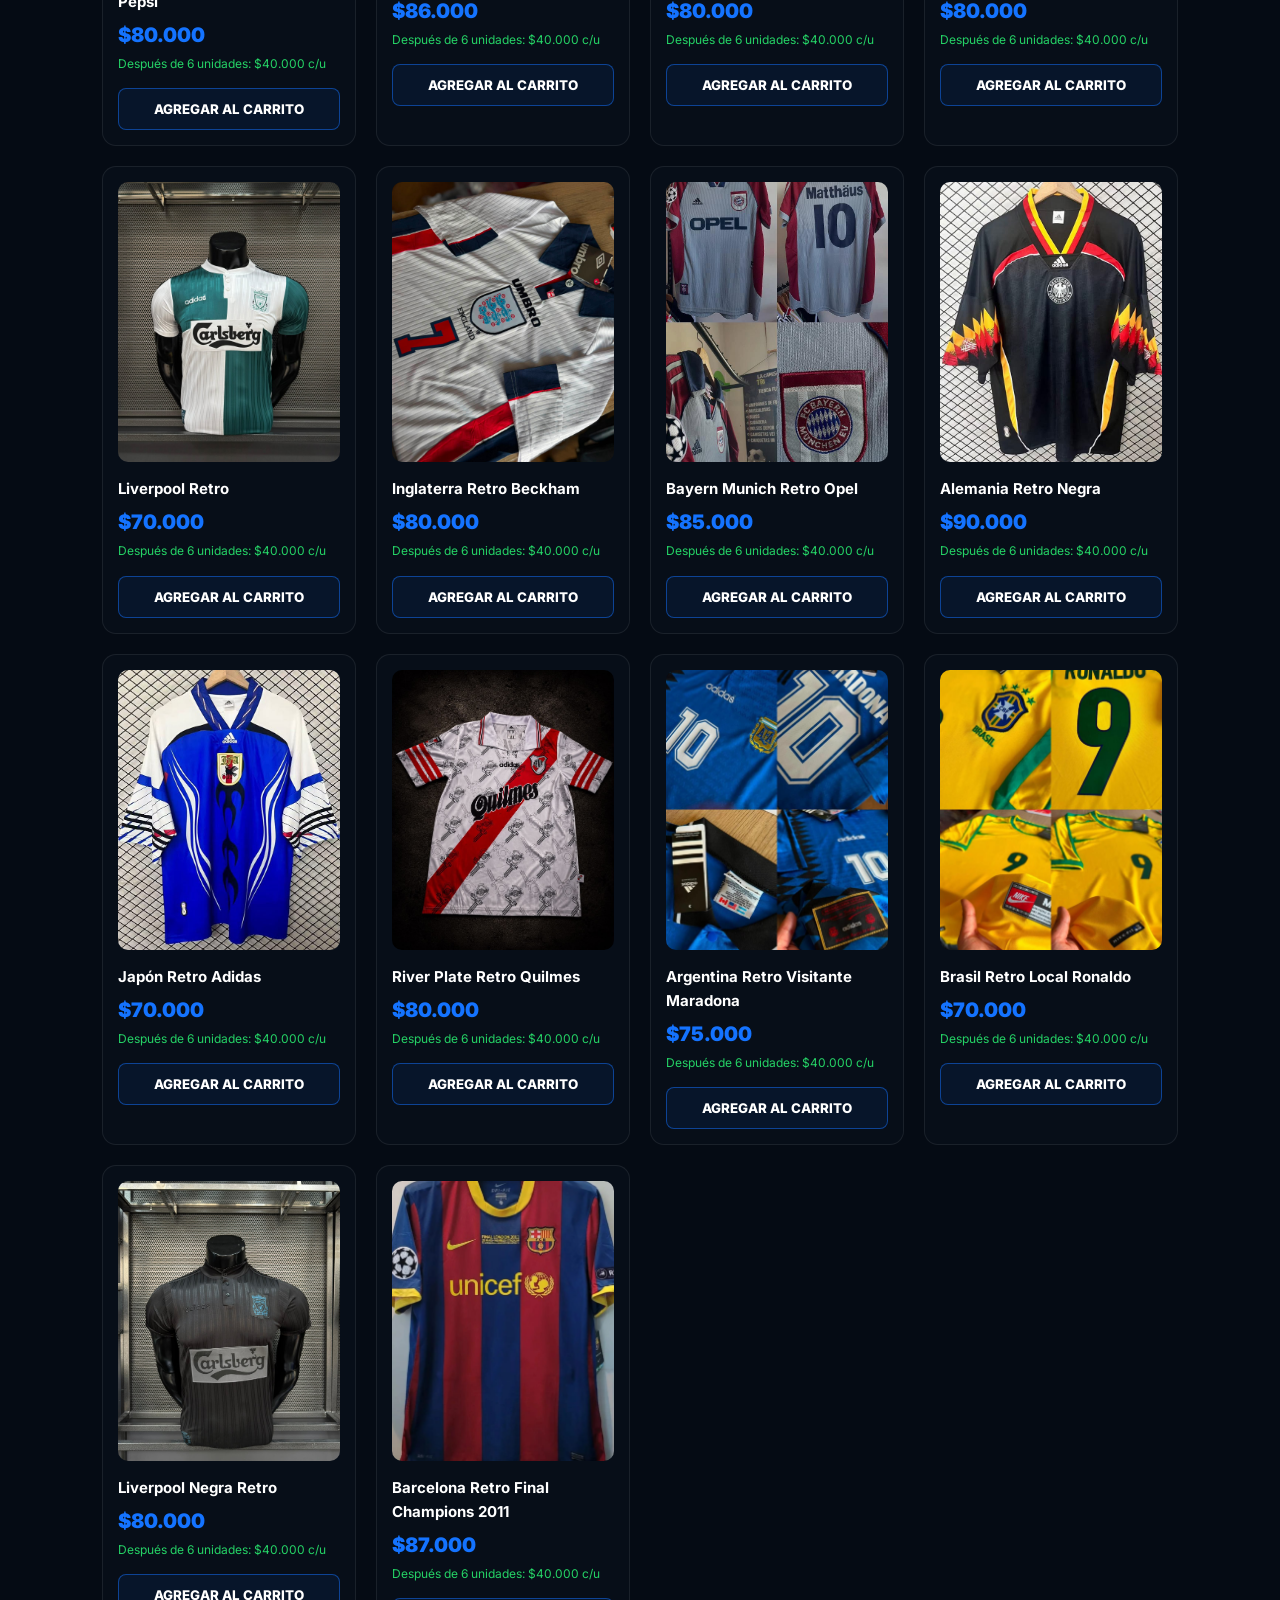
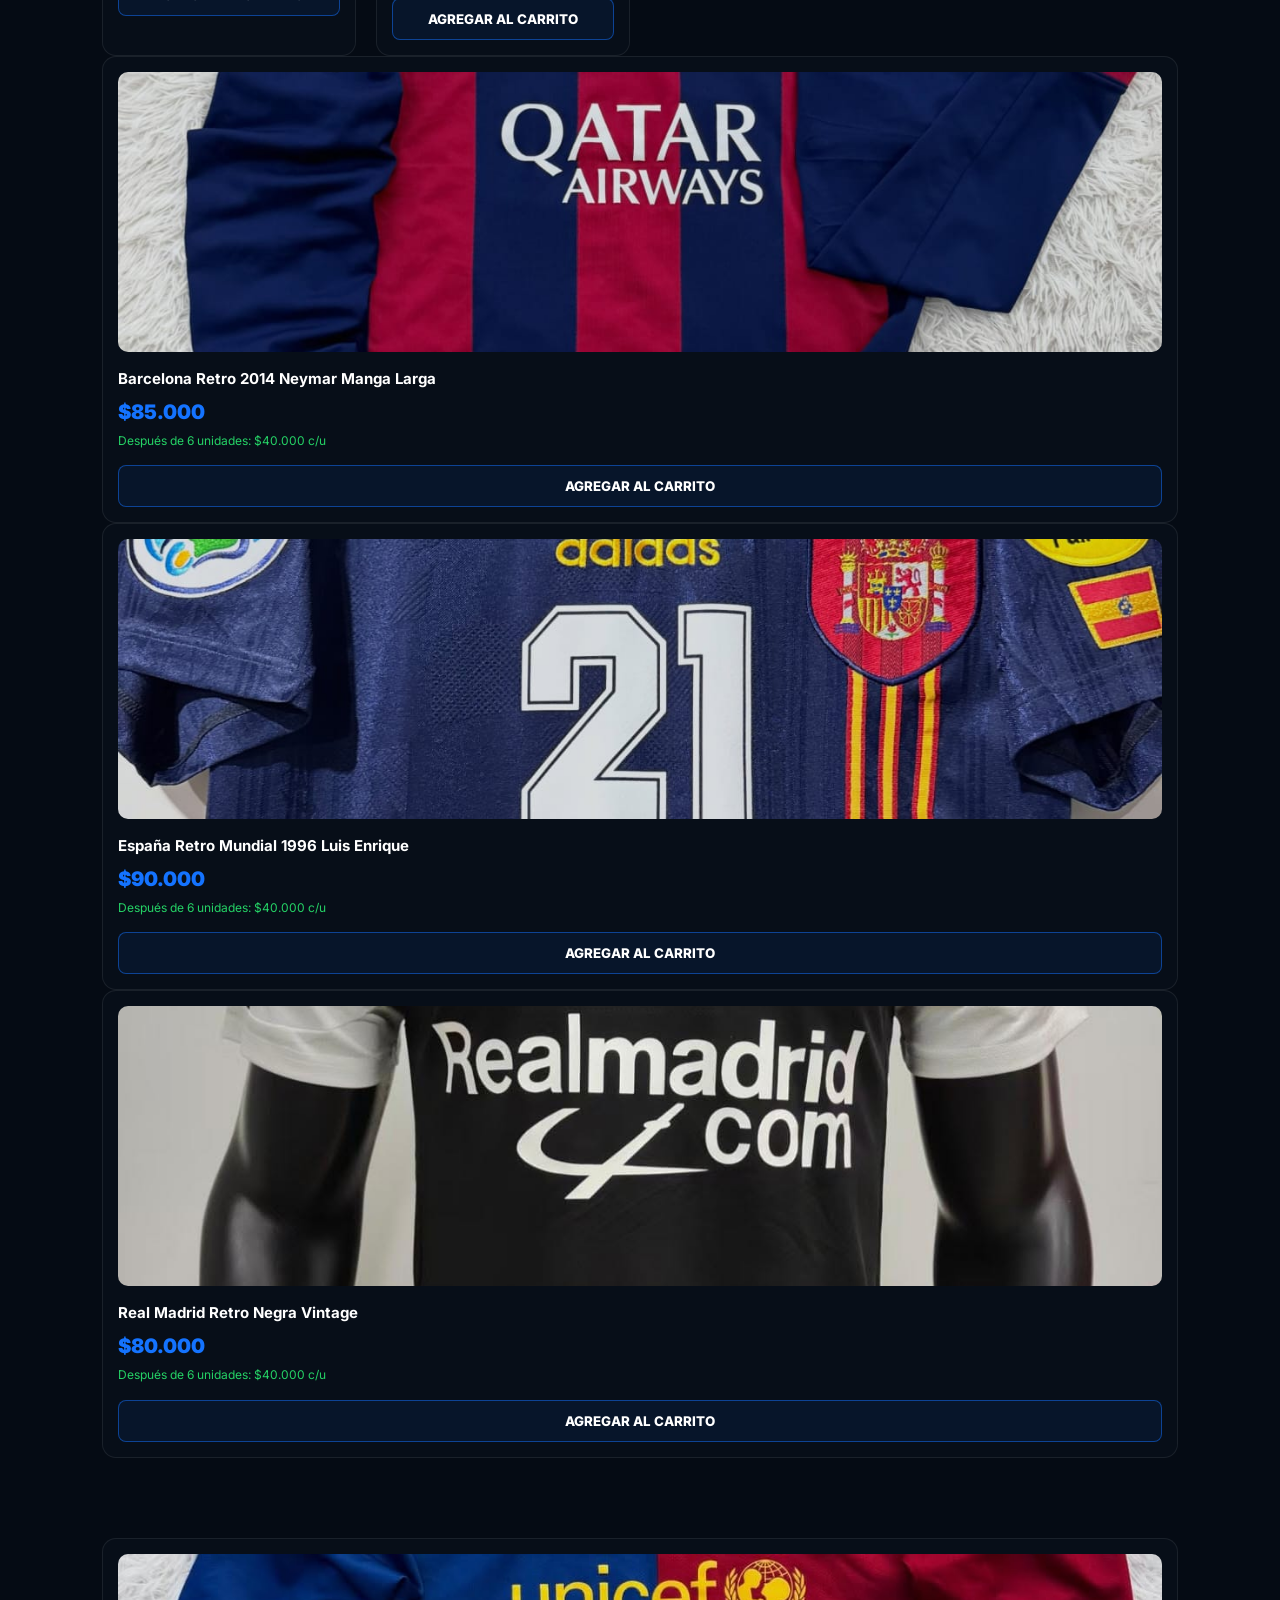
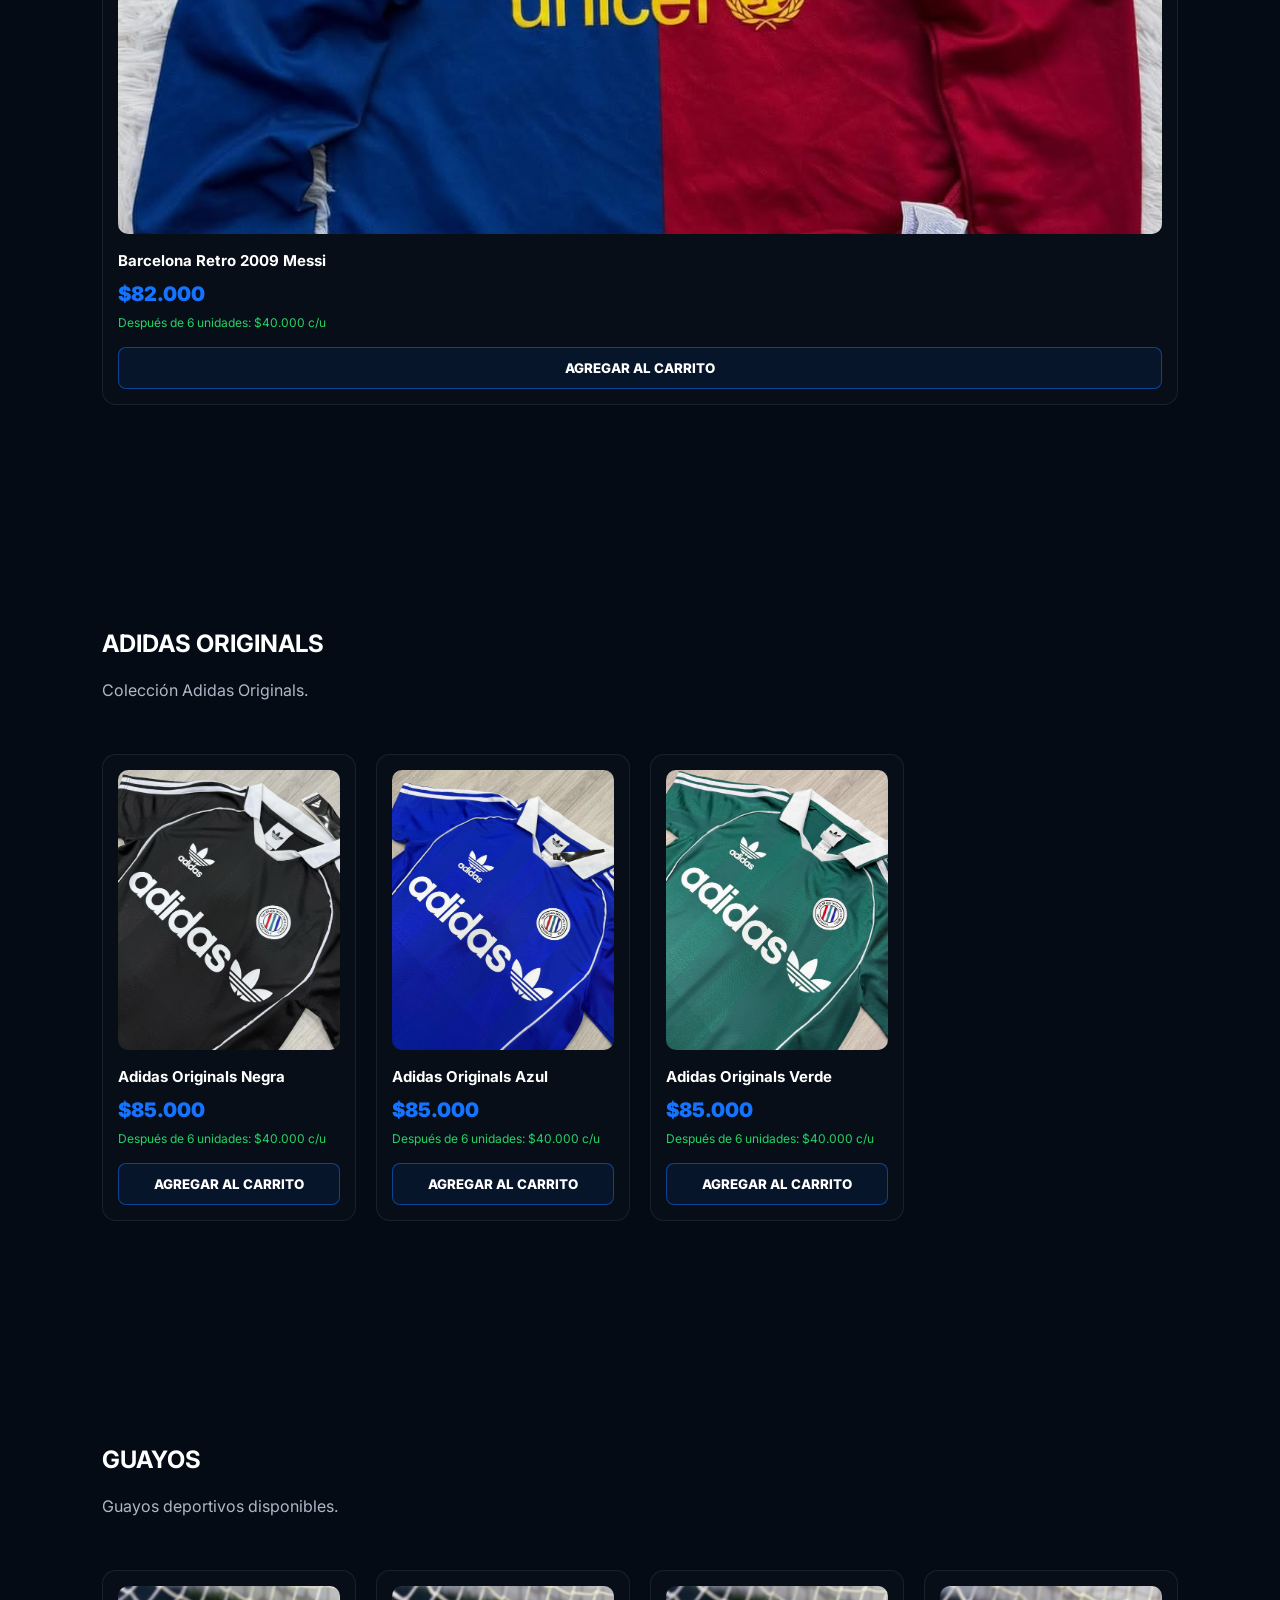
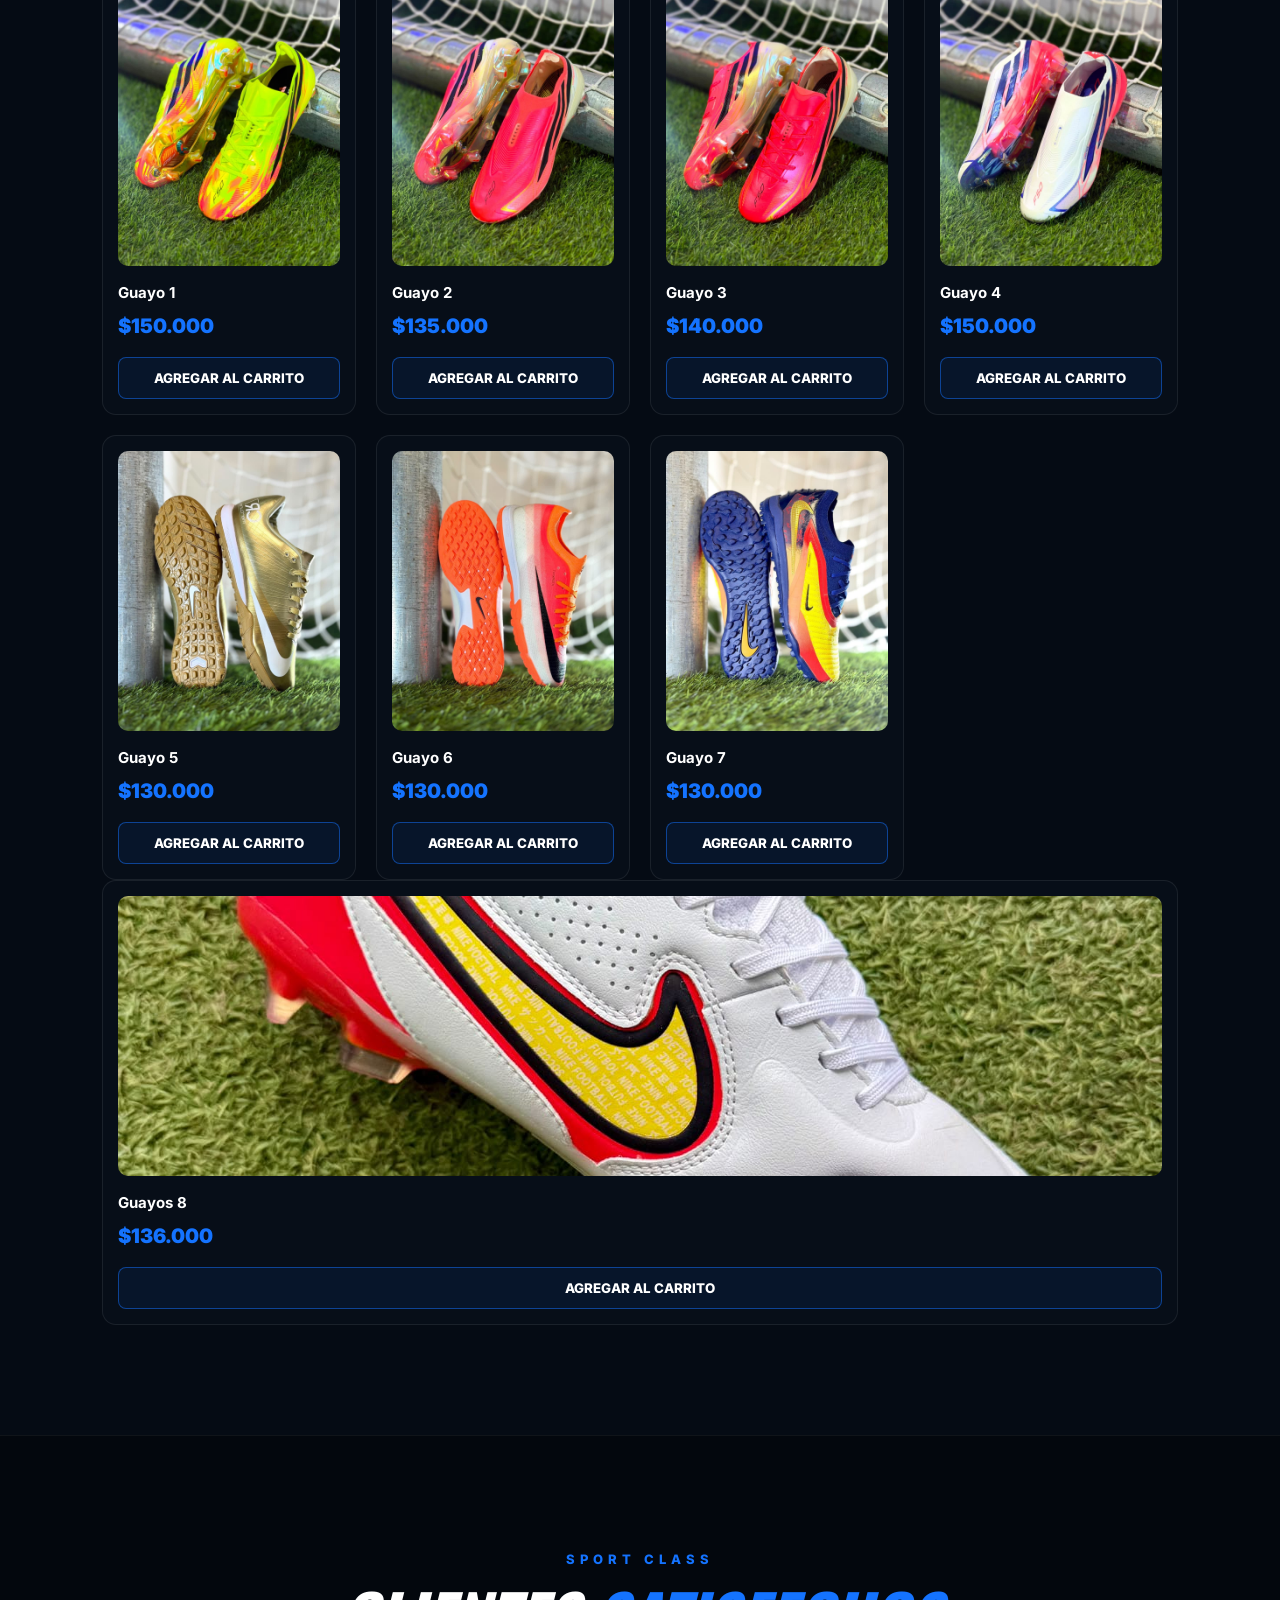
==== commit 2dc6d7fd: "index.html" ====
--- a/index.html
+++ b/index.html
@@ -2402,10 +2402,9 @@
             <option value="L">L</option>
             <option value="XL">XL</option>
             <option value="XXL">XXL</option>
-
-        
-<option value="3XL">3XL</option>
-</select>
+            <option value="3XL">3XL</option>
+
+        </select>
 
         <label for="cantidad-producto">
             Cantidad de unidades
@@ -2865,6 +2864,35 @@
     let carrito = [];
     let productoSeleccionado = null;
 
+    // Las camisetas usan tallas de ropa; los guayos usan tallas de calzado.
+    const tallasCamiseta = [
+        ["", "Seleccionar talla"],
+        ["S", "S"], ["M", "M"], ["L", "L"],
+        ["XL", "XL"], ["XXL", "XXL"], ["3XL", "3XL"]
+    ];
+
+    const tallasGuayos = [
+        ["", "Seleccionar talla"],
+        ["38", "38"], ["39", "39"], ["40", "40"],
+        ["41", "41"], ["42", "42"], ["43", "43"],
+        ["44", "44"], ["45", "45"]
+    ];
+
+    function cargarTallas(producto) {
+        const opciones = producto.dataset.categoria === "guayos"
+            ? tallasGuayos
+            : tallasCamiseta;
+
+        talla.innerHTML = "";
+        opciones.forEach(function (opcion) {
+            const option = document.createElement("option");
+            option.value = opcion[0];
+            option.textContent = opcion[1];
+            talla.appendChild(option);
+        });
+        talla.value = "";
+    }
+
     function precioVisible(producto) {
         const texto = producto.querySelector(".precio")?.textContent || "";
         const limpio = texto.replace(/[^\d]/g, "");
@@ -2892,6 +2920,8 @@
                 precio: precio,
                 imagen: imagen
             };
+
+            cargarTallas(producto);
 
             productoImagen.src = imagen;
             productoImagen.alt = nombre;
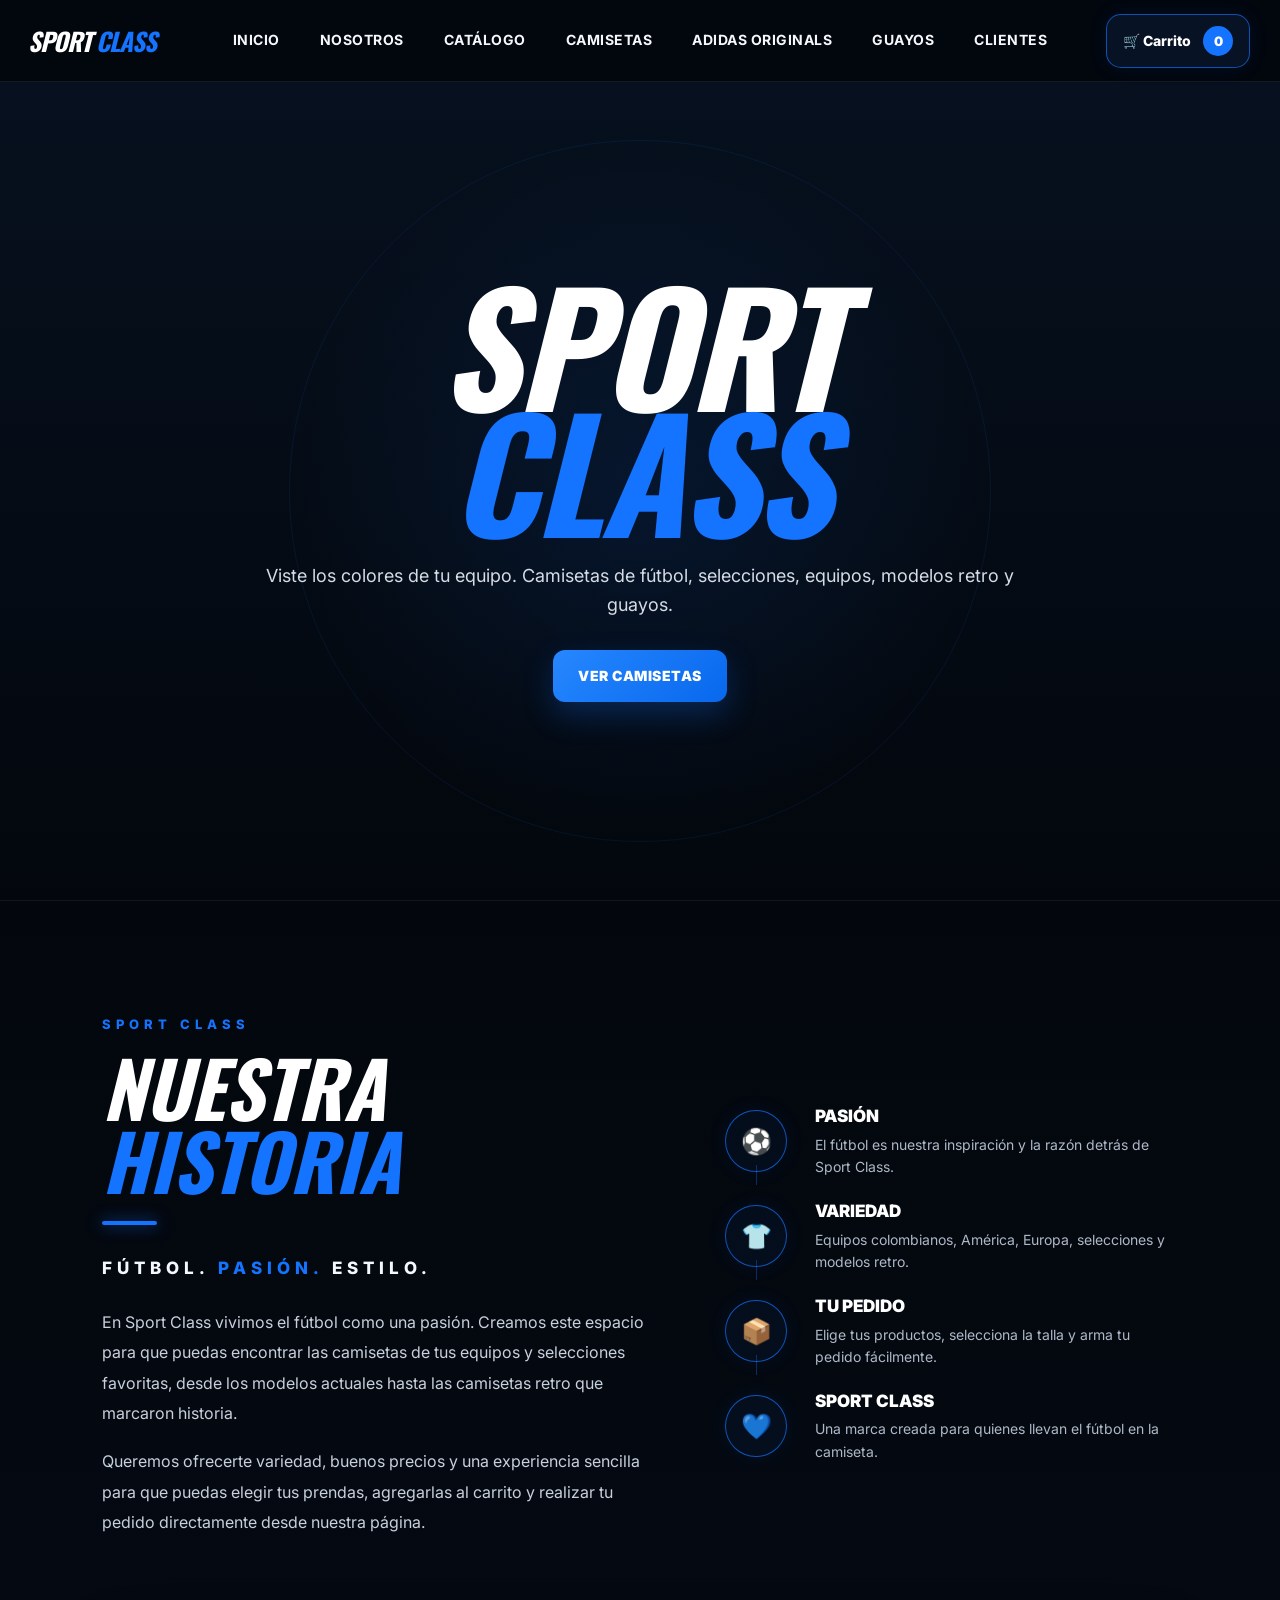
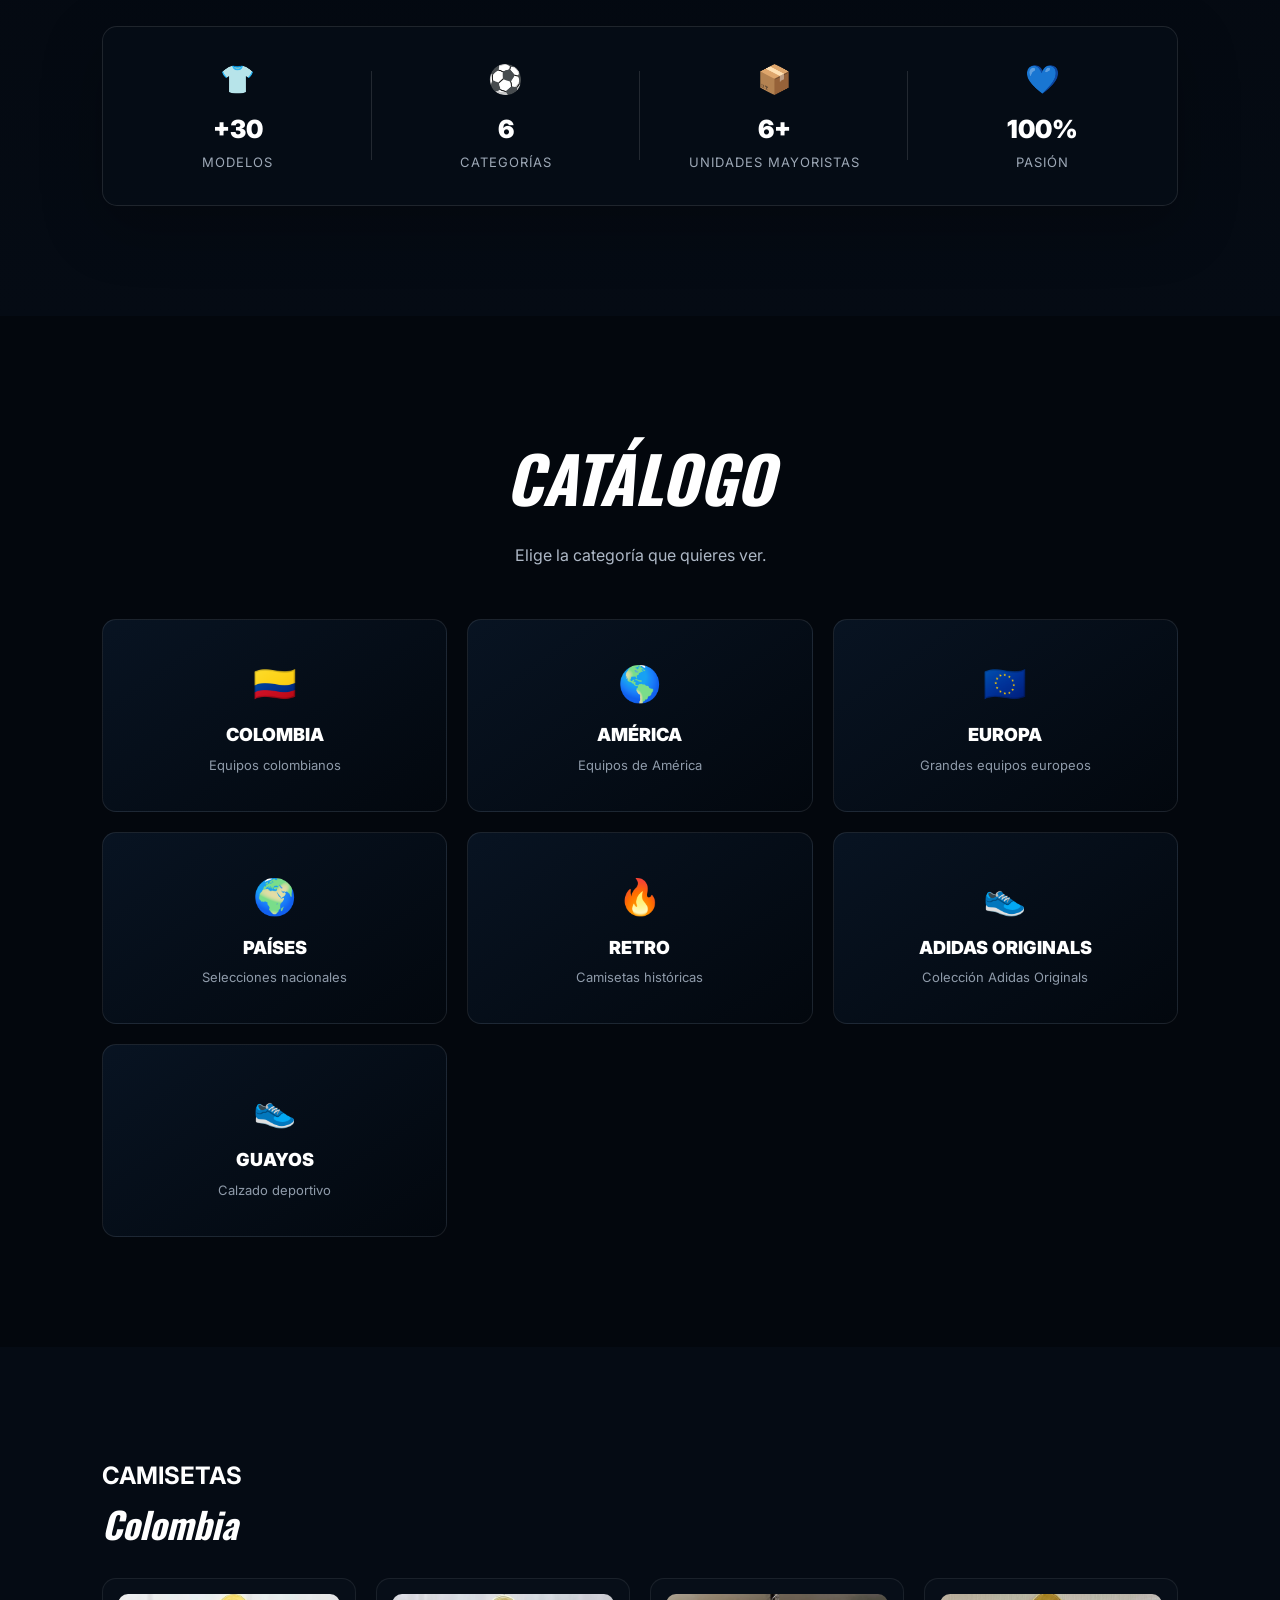
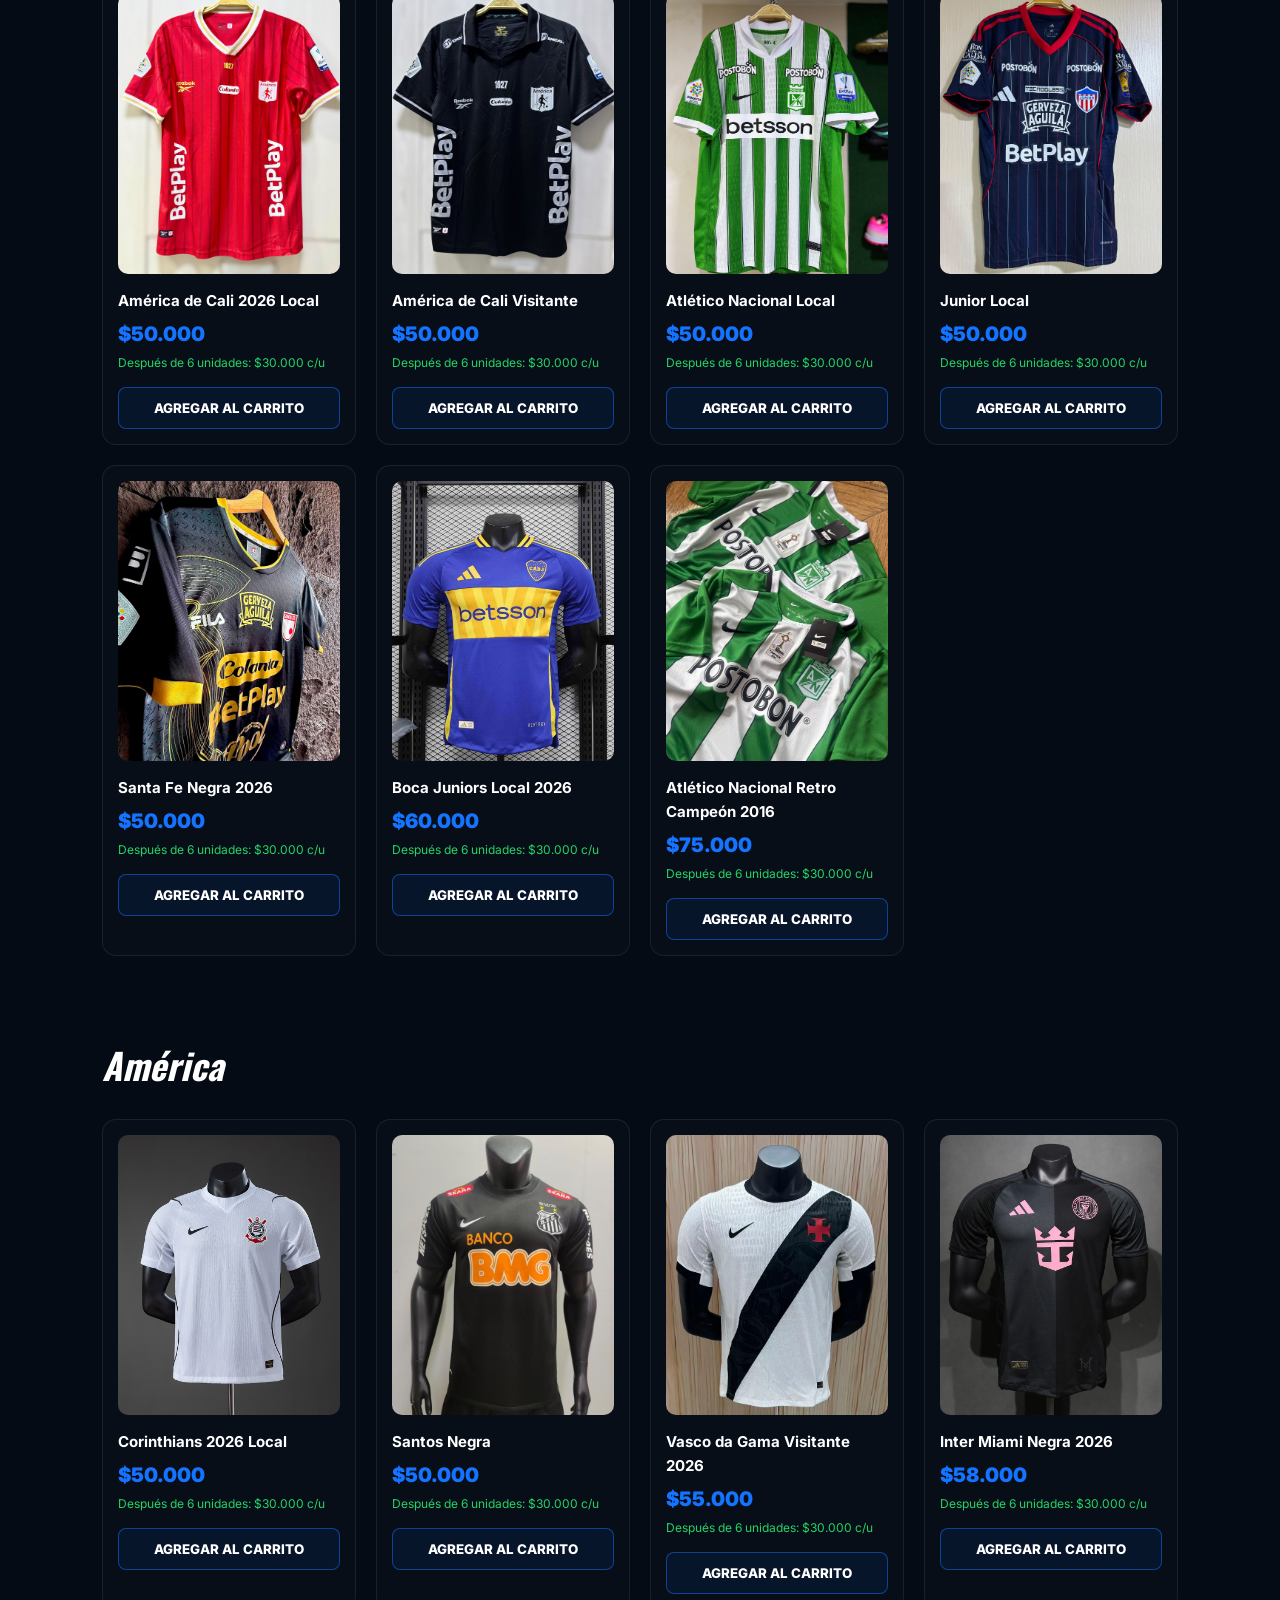
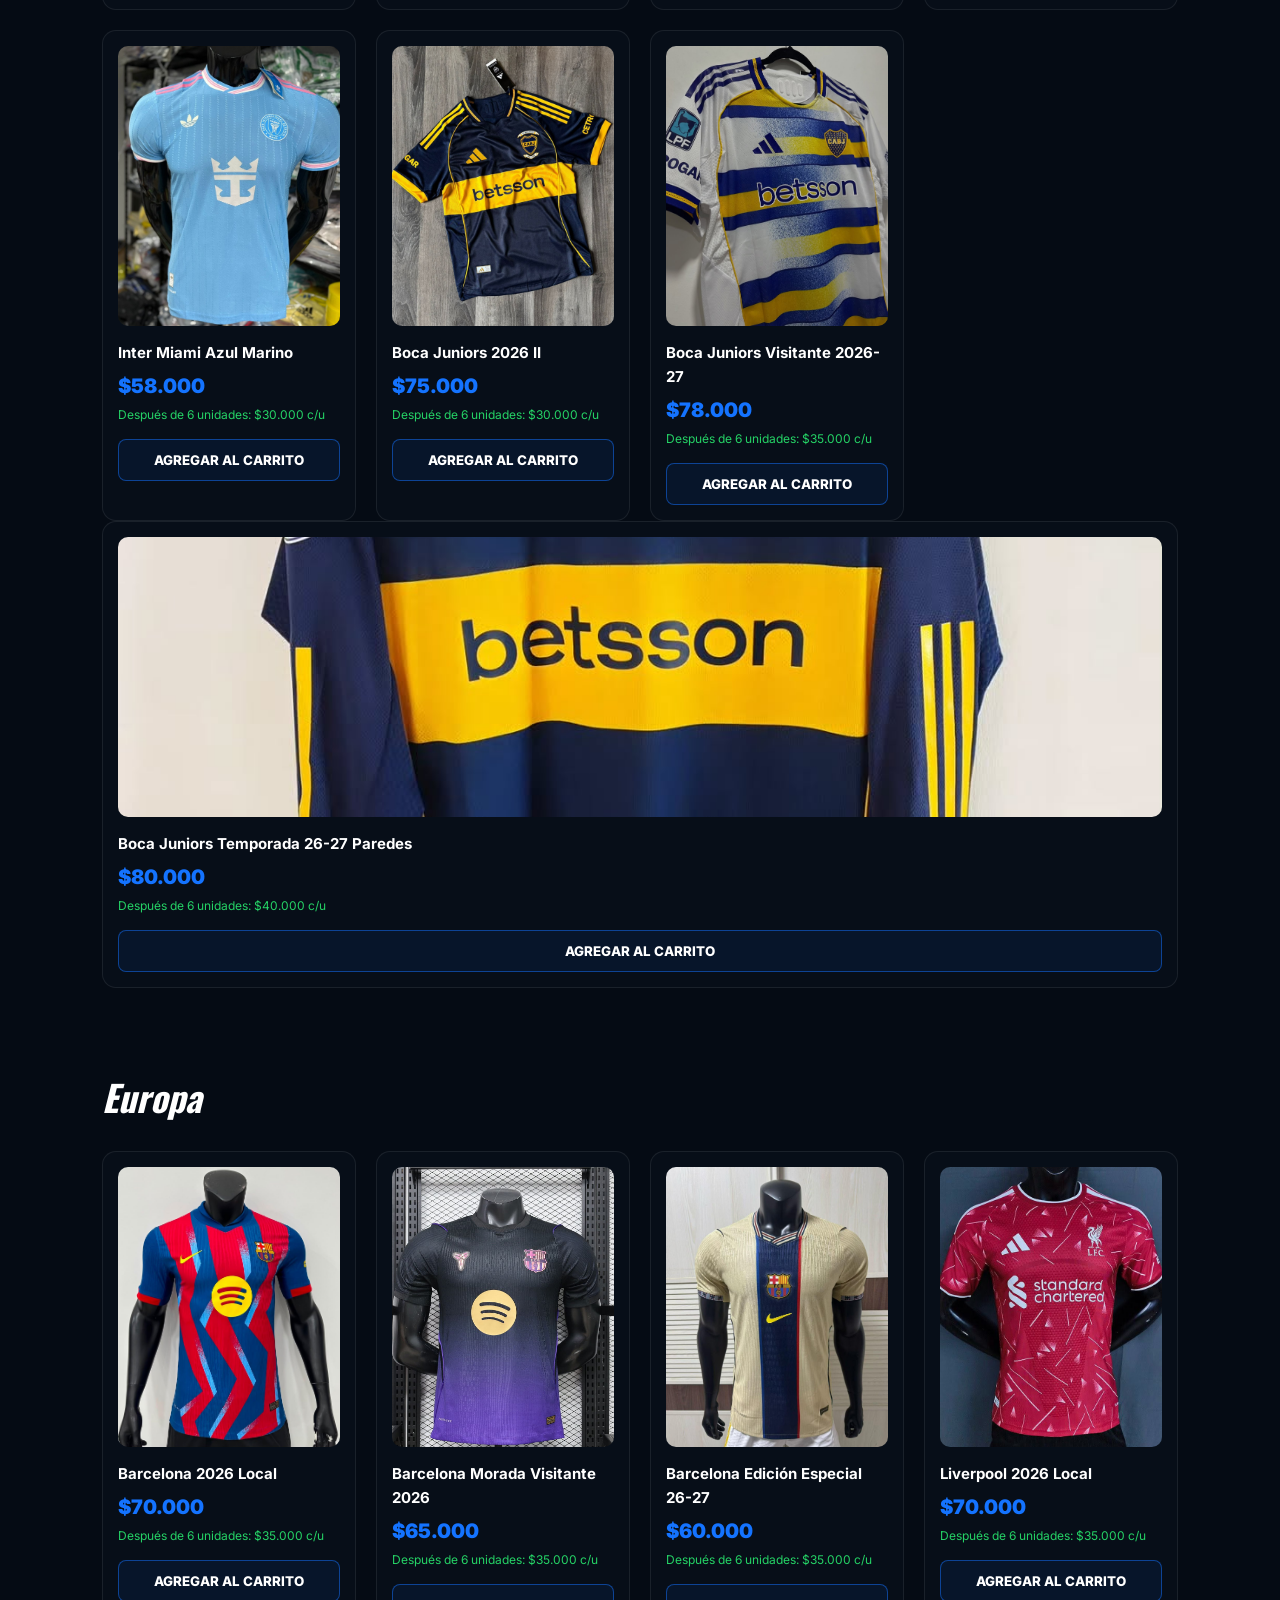
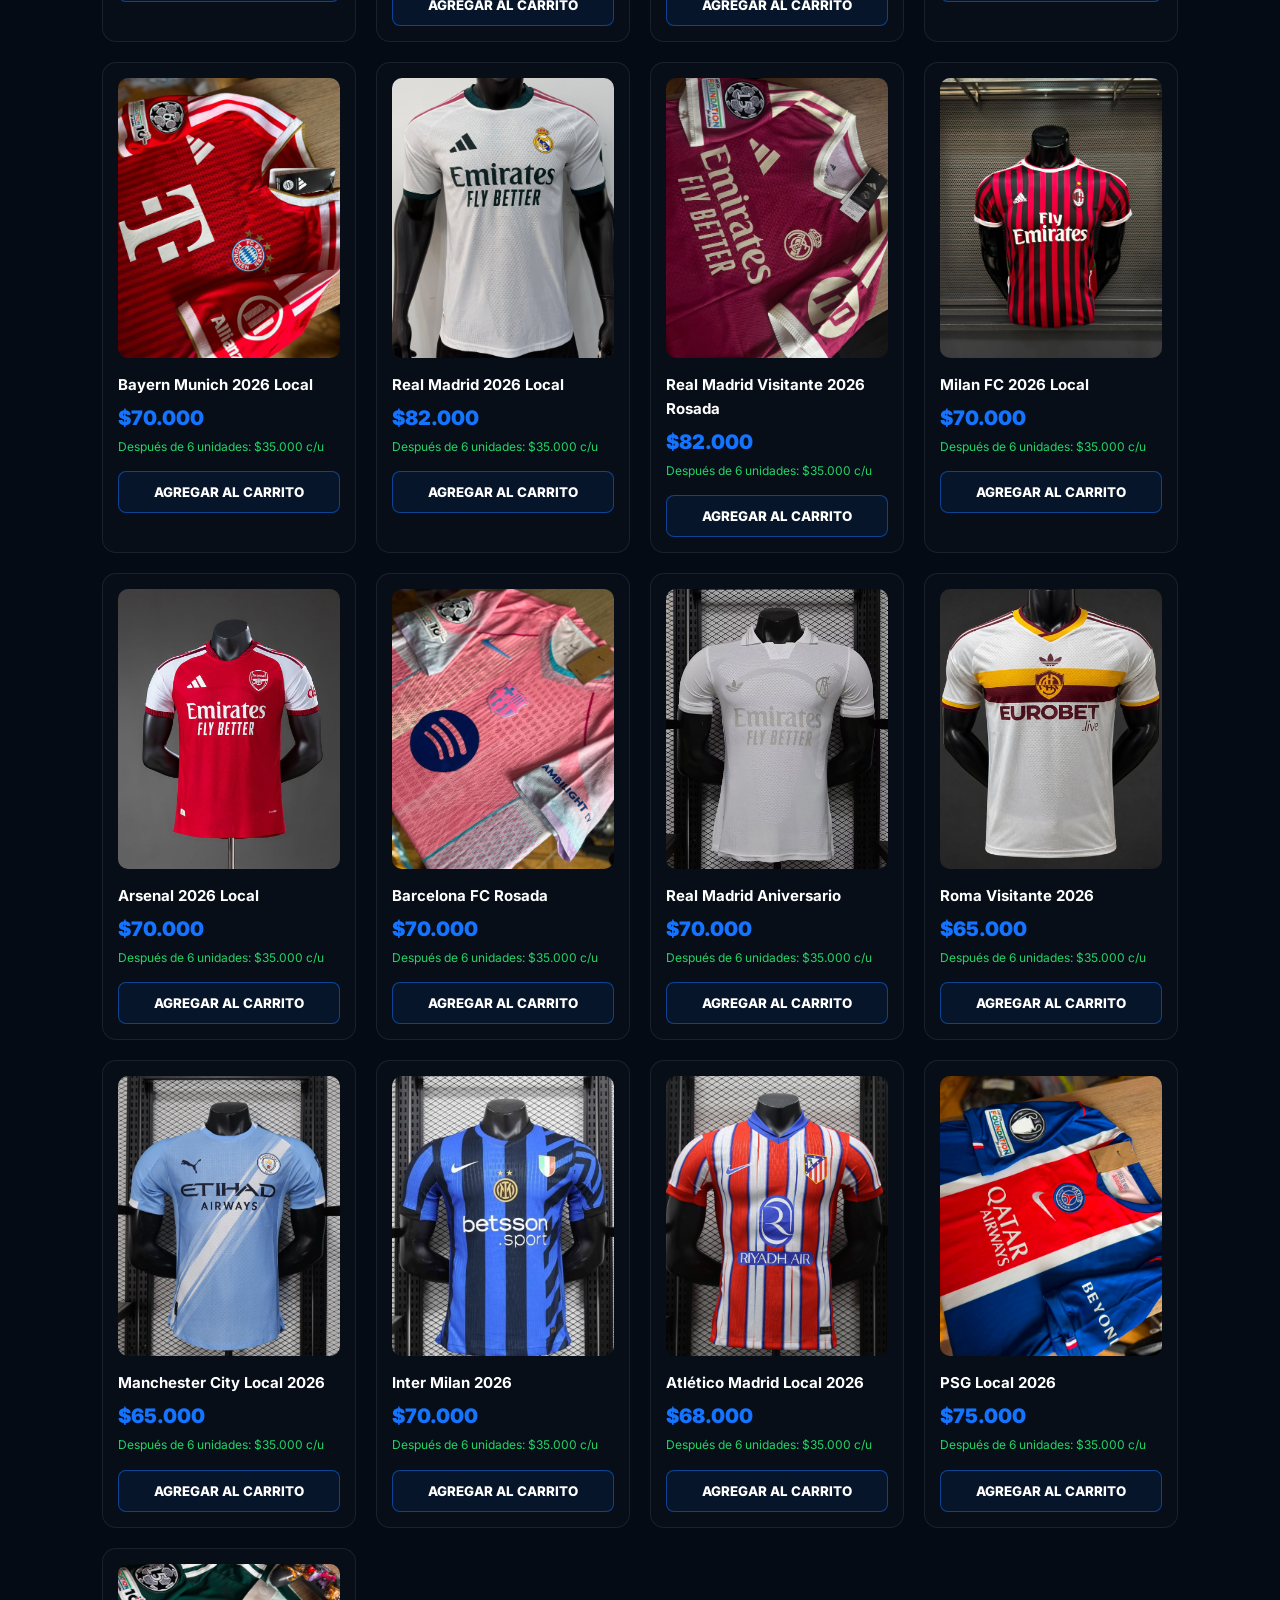
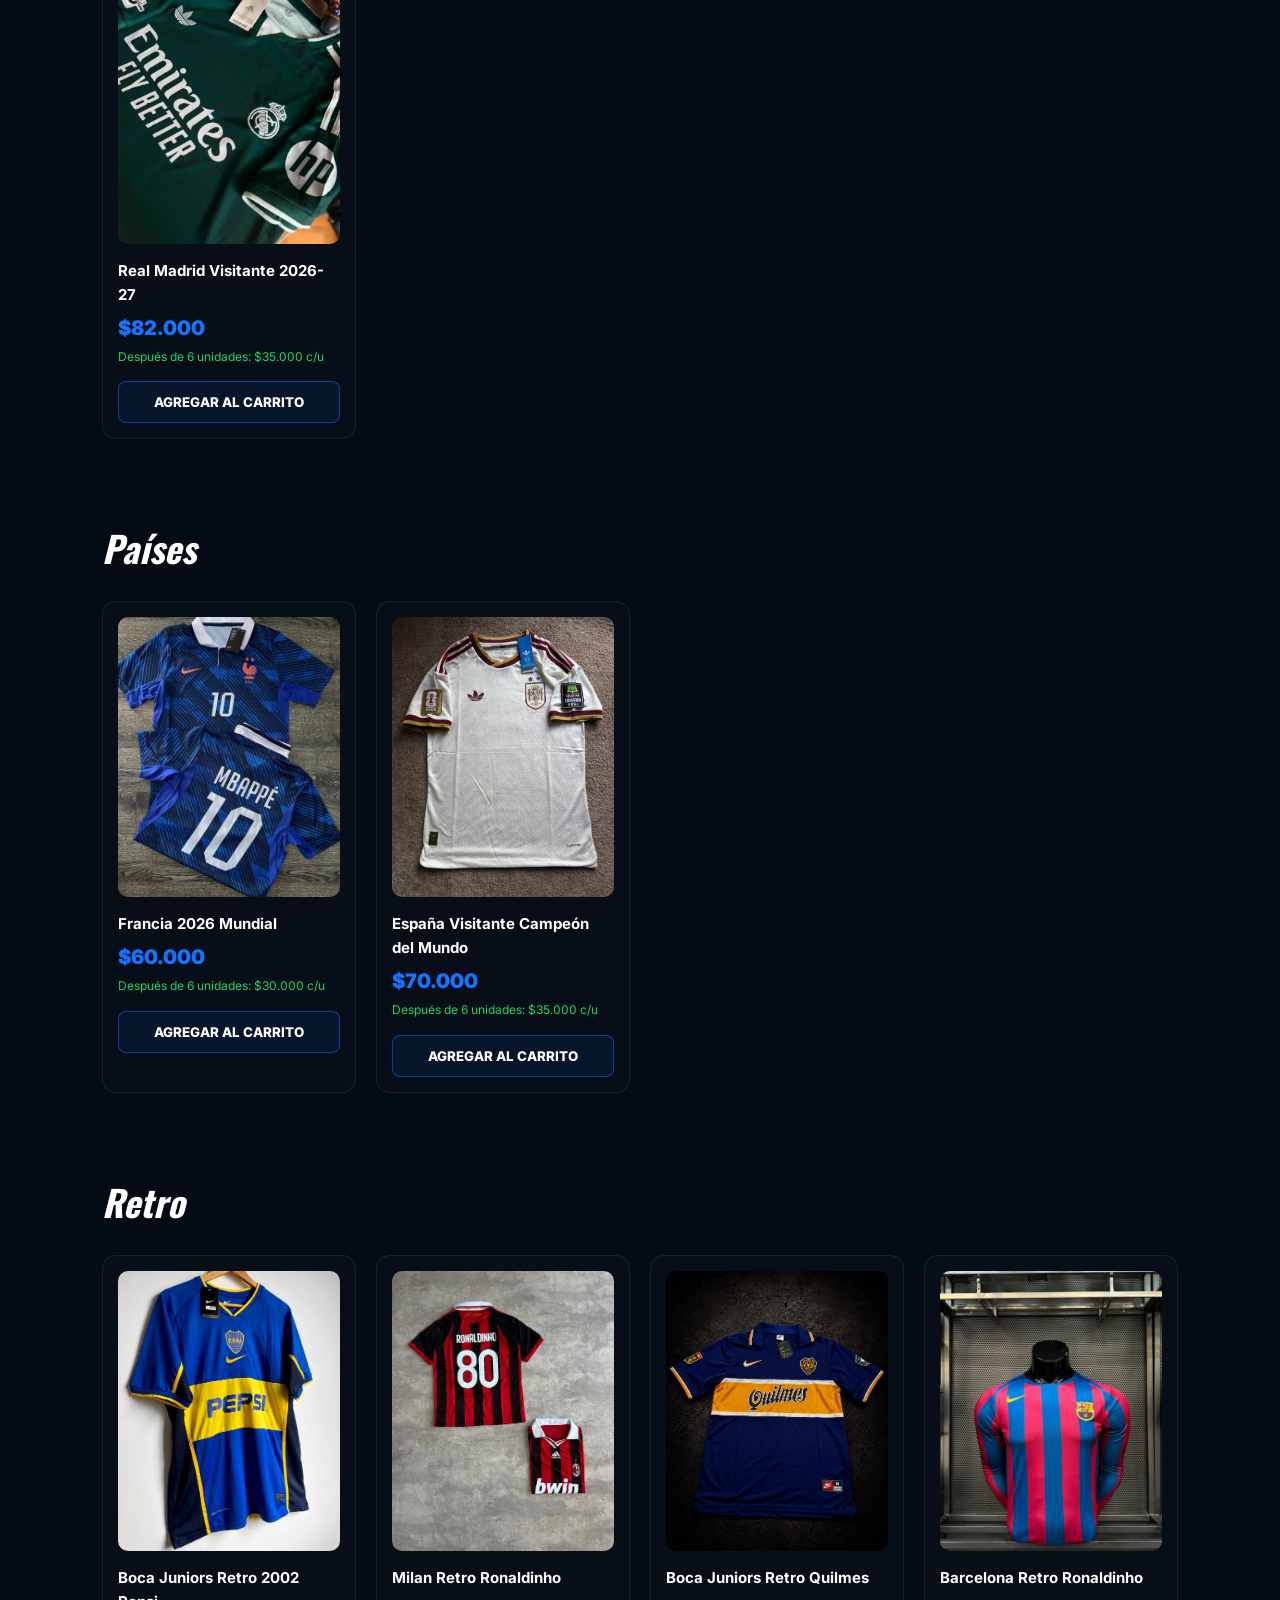
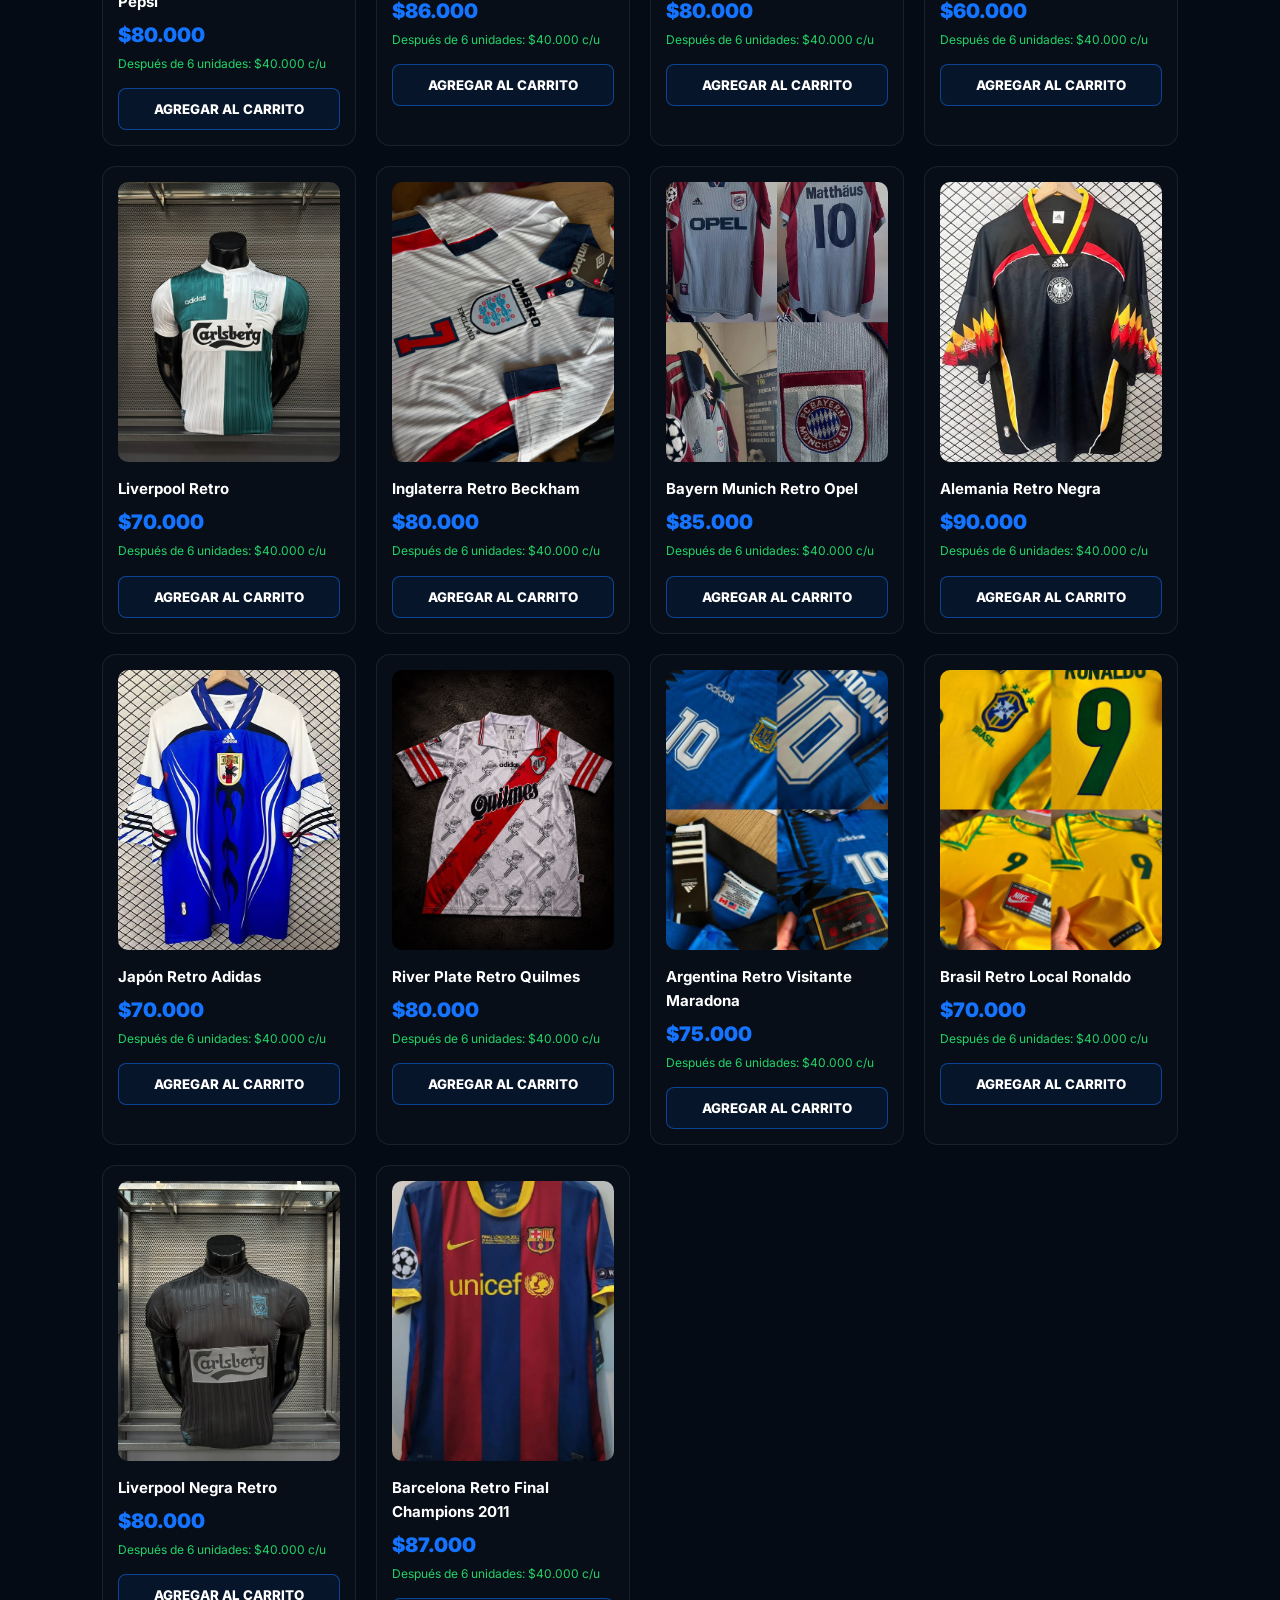
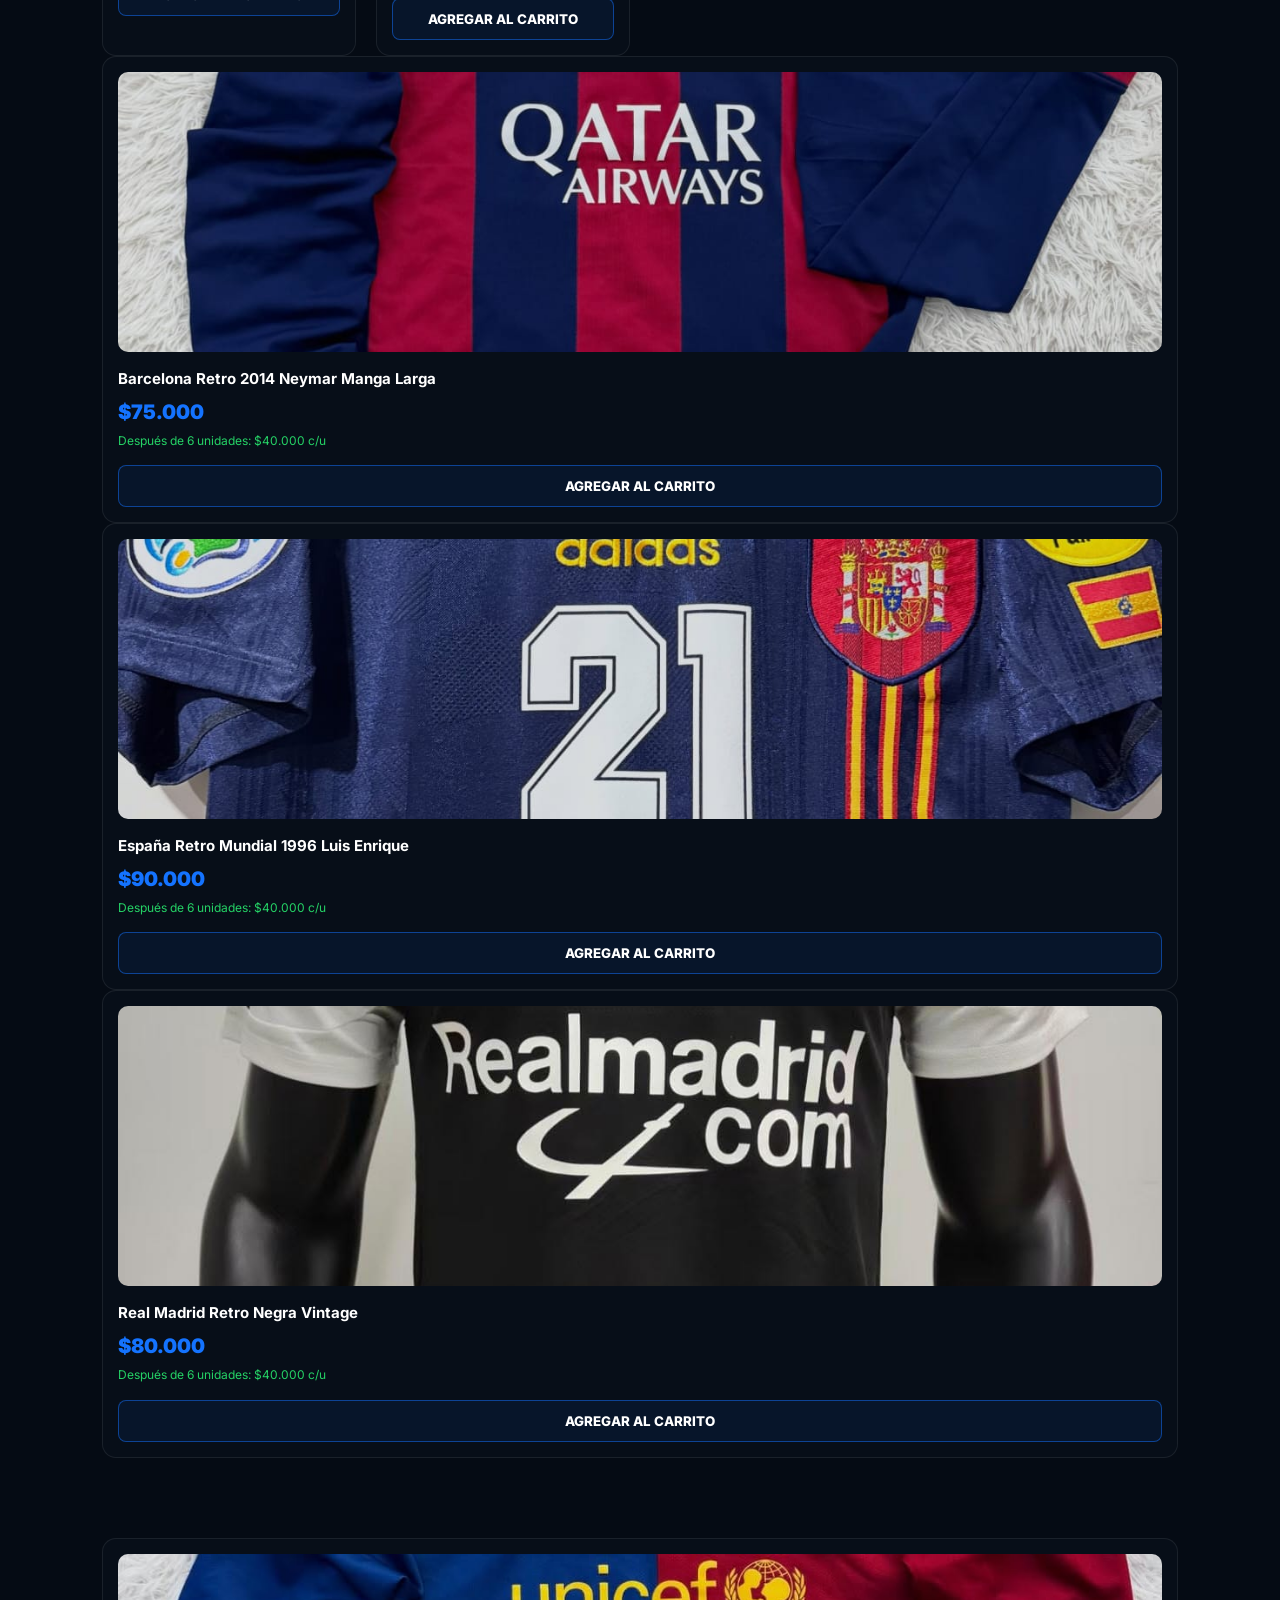
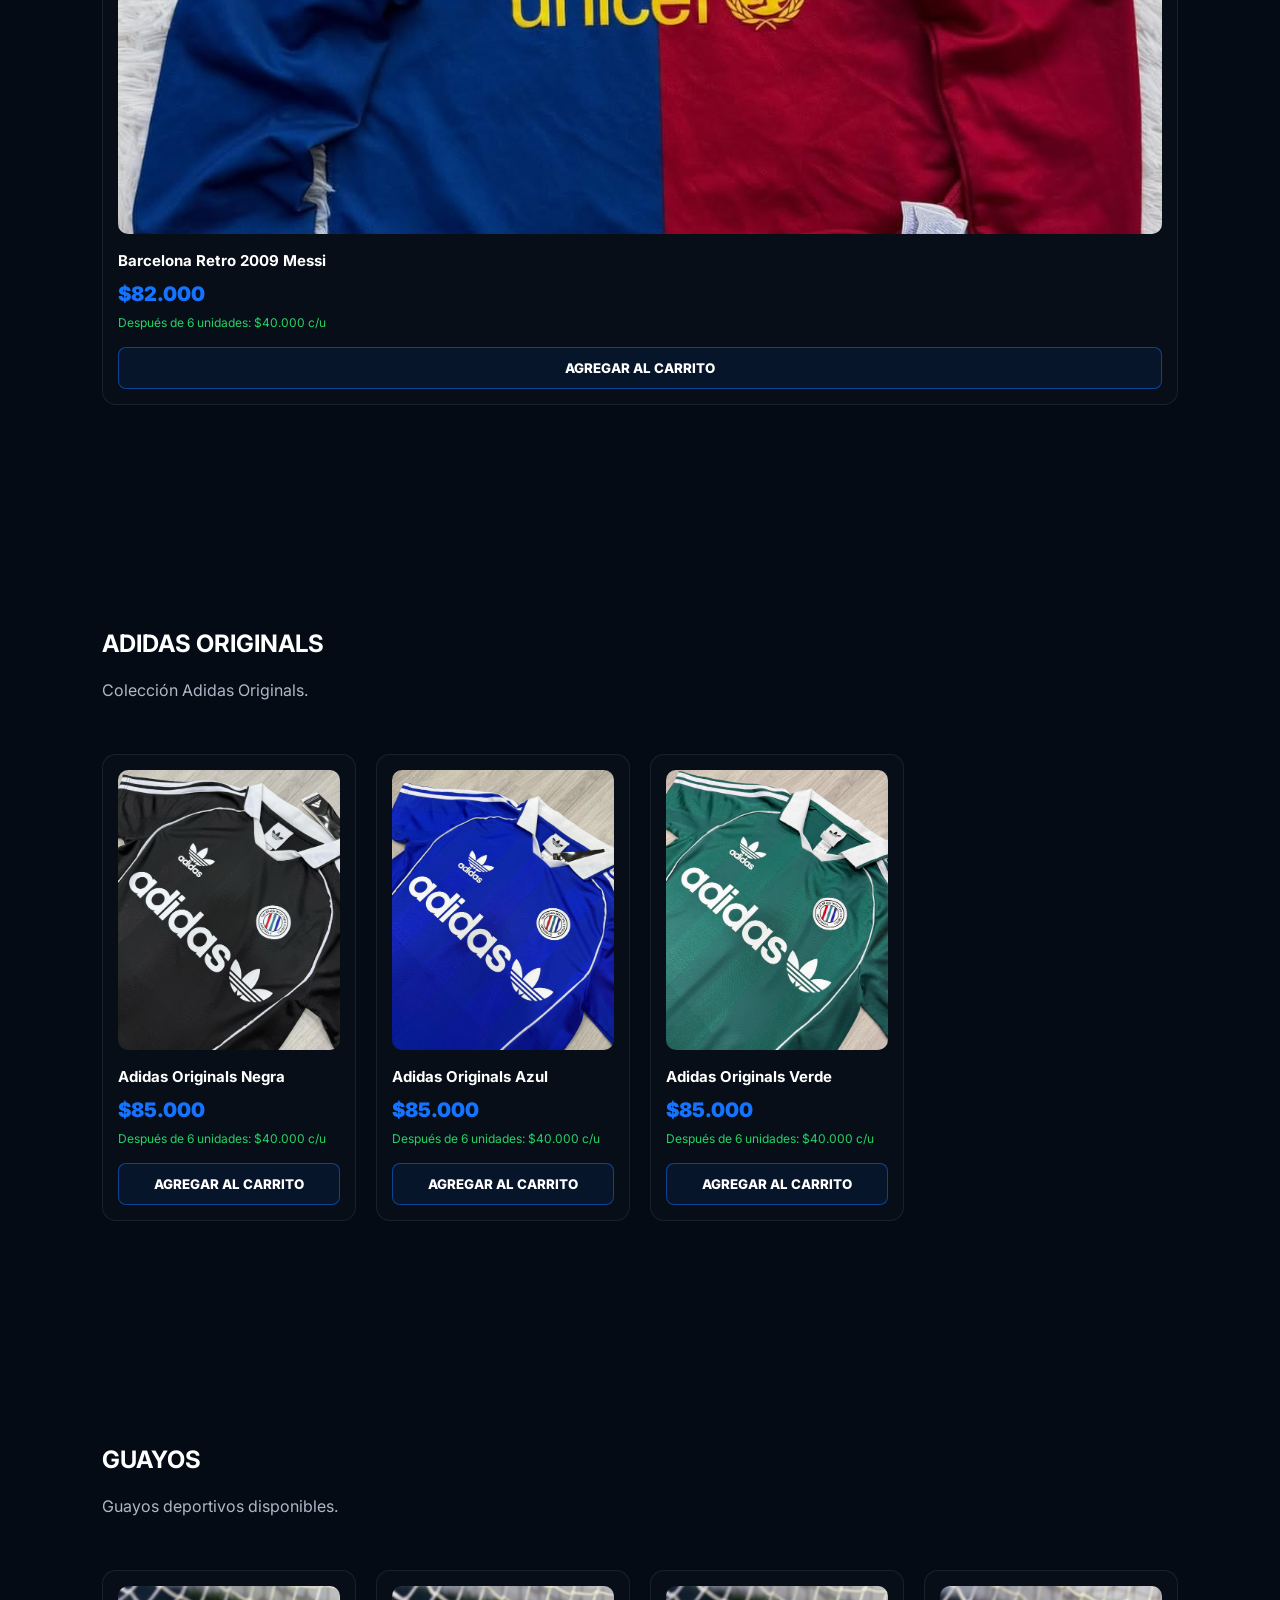
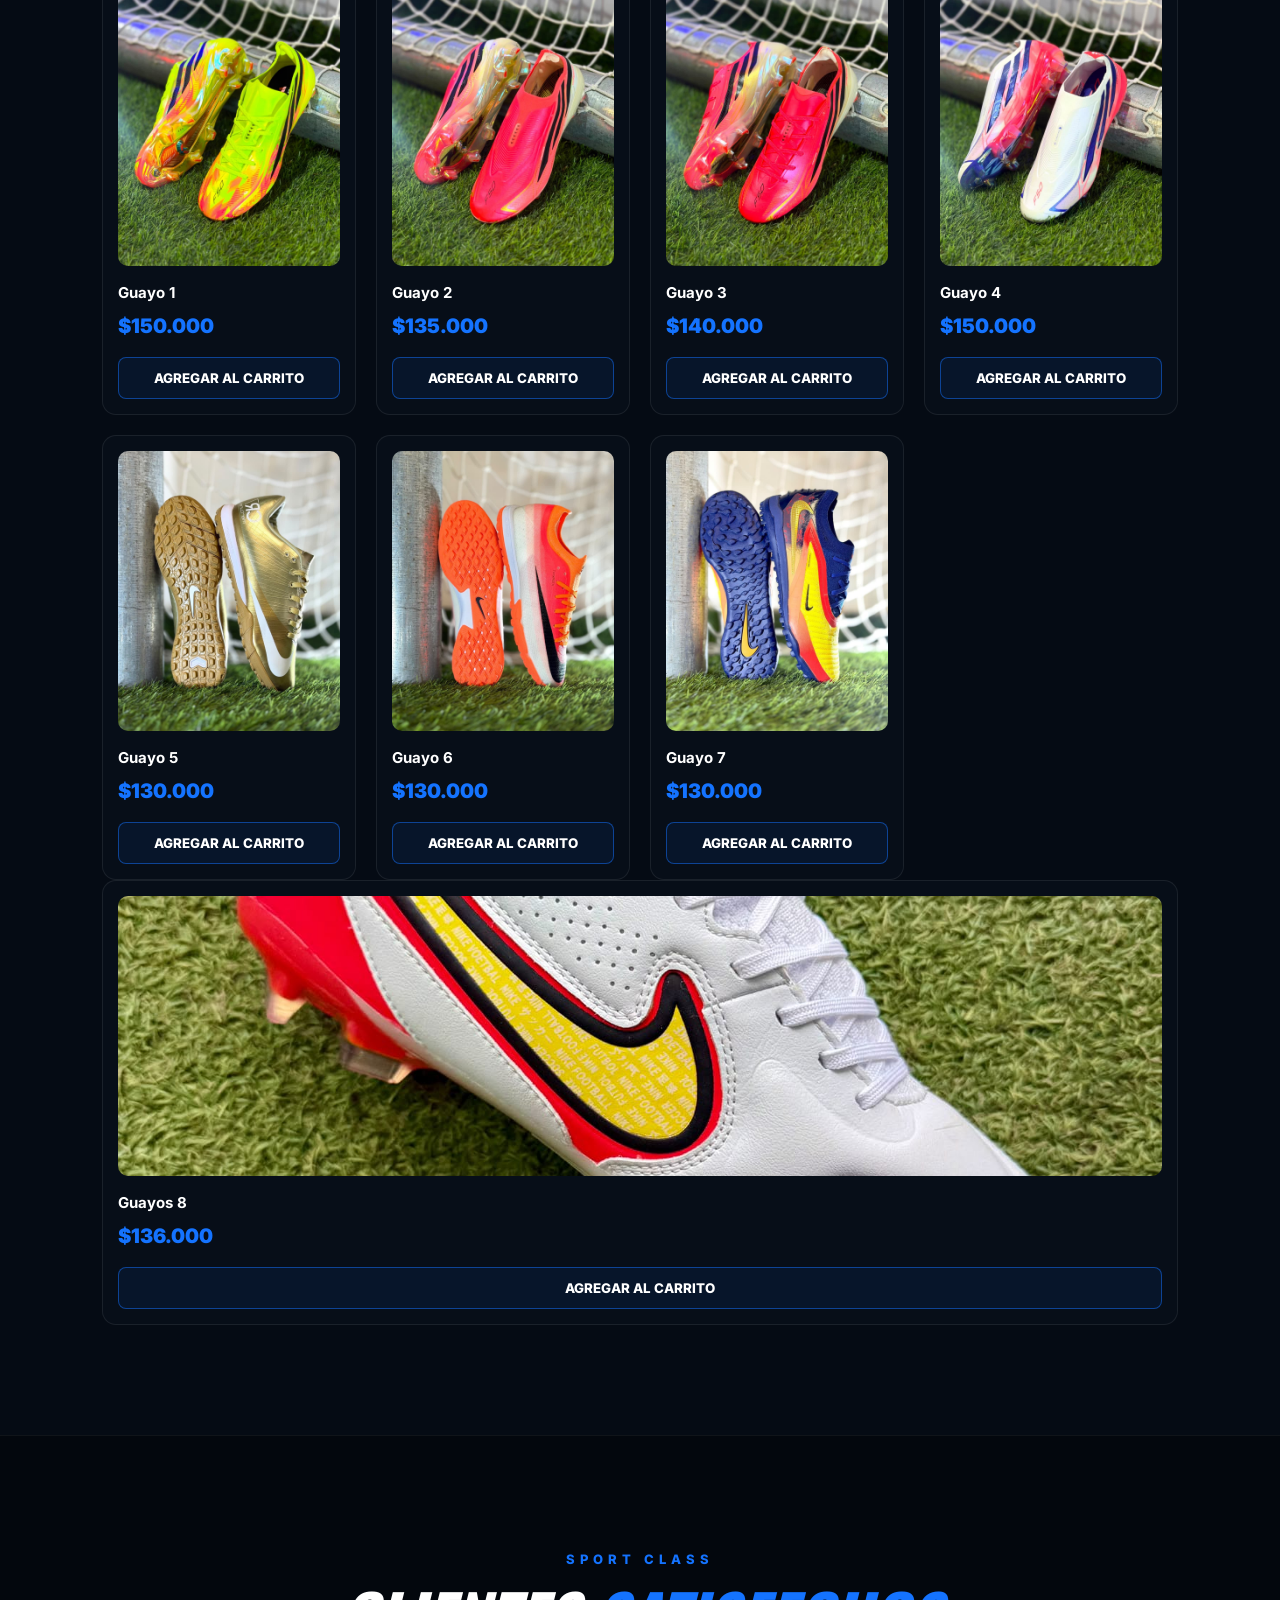
==== commit ebb475a6: "index.html" ====
--- a/index.html
+++ b/index.html
@@ -1616,7 +1616,7 @@
                     </h3>
 
                     <p class="precio">
-                        $80.000
+                        $60.000
                     </p>
 
                     <p class="precio-mayoreo">
@@ -1624,7 +1624,7 @@
                         $40.000 c/u
                     </p>
 
-                    <button data-precio="80000" class="boton-producto" type="button">
+                    <button data-precio="60000" class="boton-producto" type="button">
                         AGREGAR AL CARRITO
                     </button>
 
@@ -1913,7 +1913,7 @@
                     </h3>
 
                     <div class="precio">
-                        $85.000
+                        $75.000
                     </div>
 
                     <div class="precio-mayoreo">
@@ -1924,7 +1924,7 @@
                         class="boton-producto"
                         type="button"
                         data-producto="Barcelona Retro 2014 Neymar Manga Larga"
-                        data-precio="85000"
+                        data-precio="75000"
                         data-imagen="barcelona-retro-2014-neymar-manga-larga.jpeg"
                     >
                         AGREGAR AL CARRITO
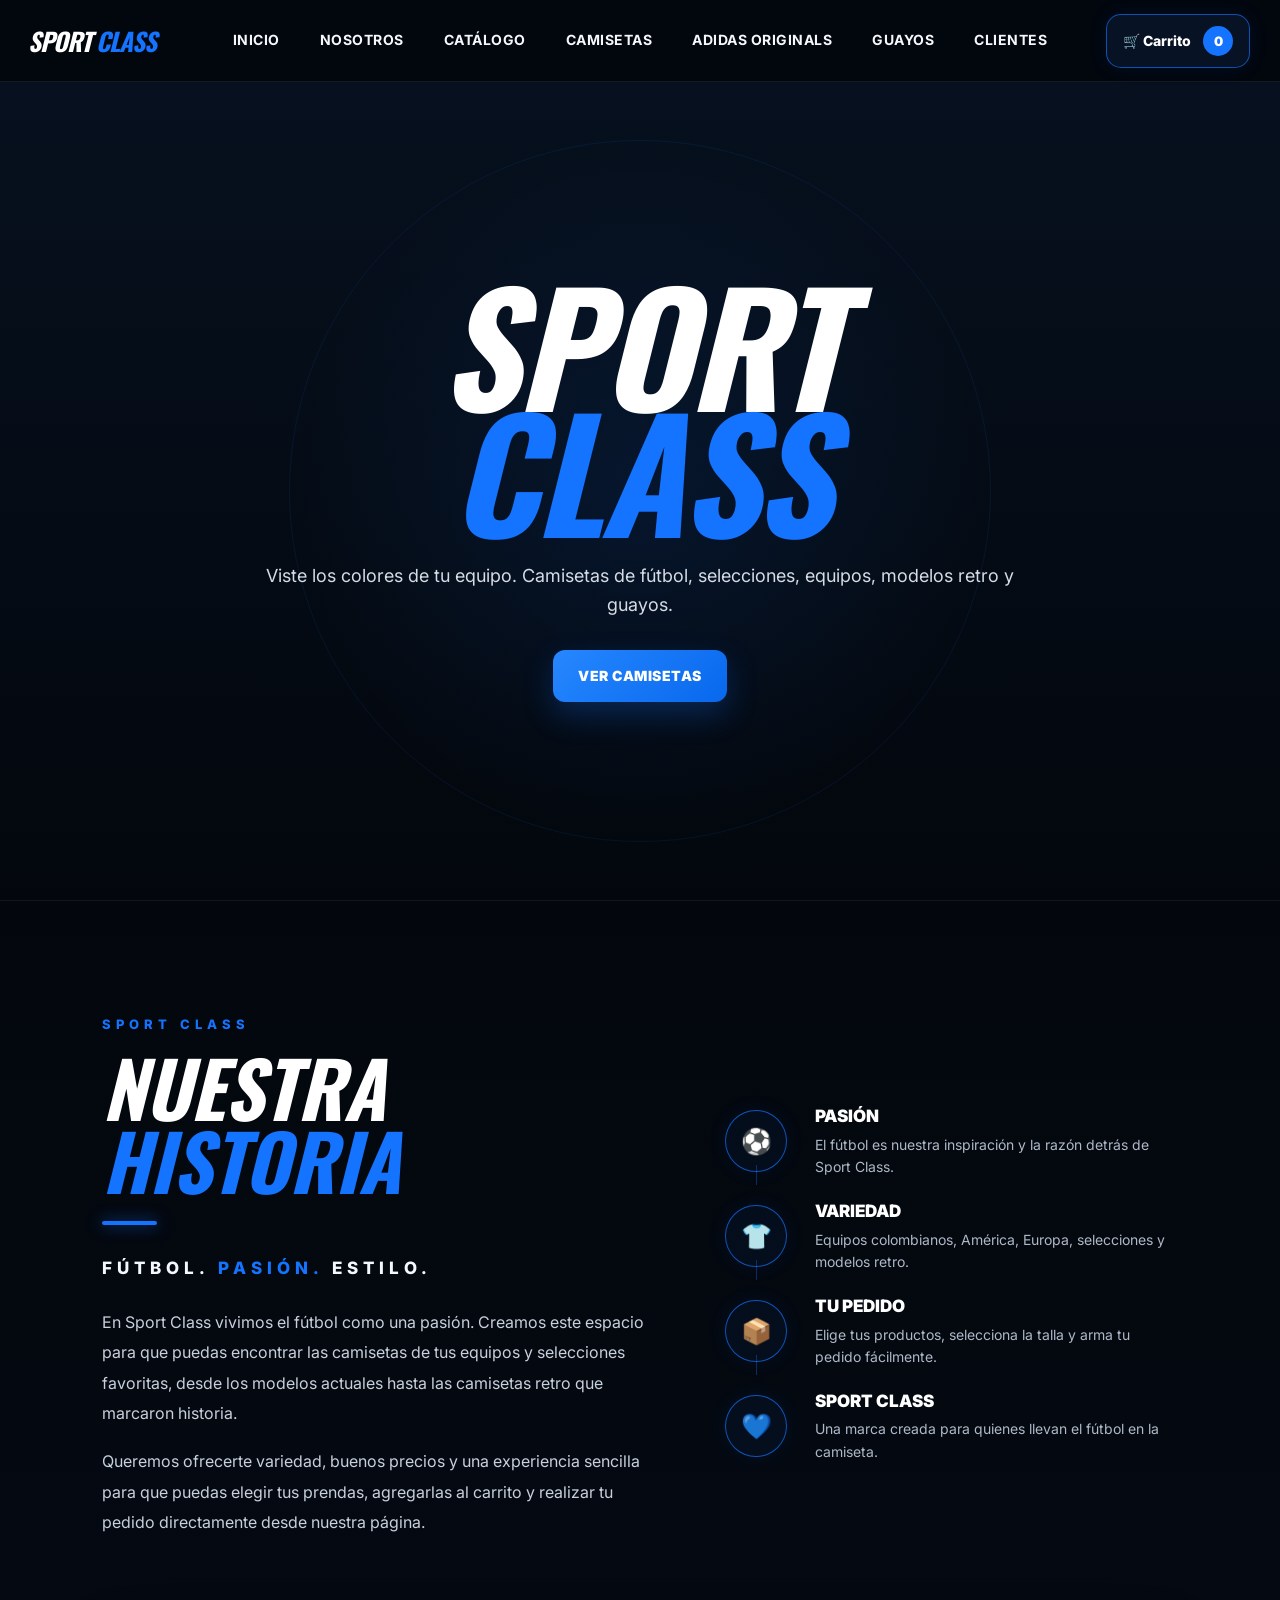
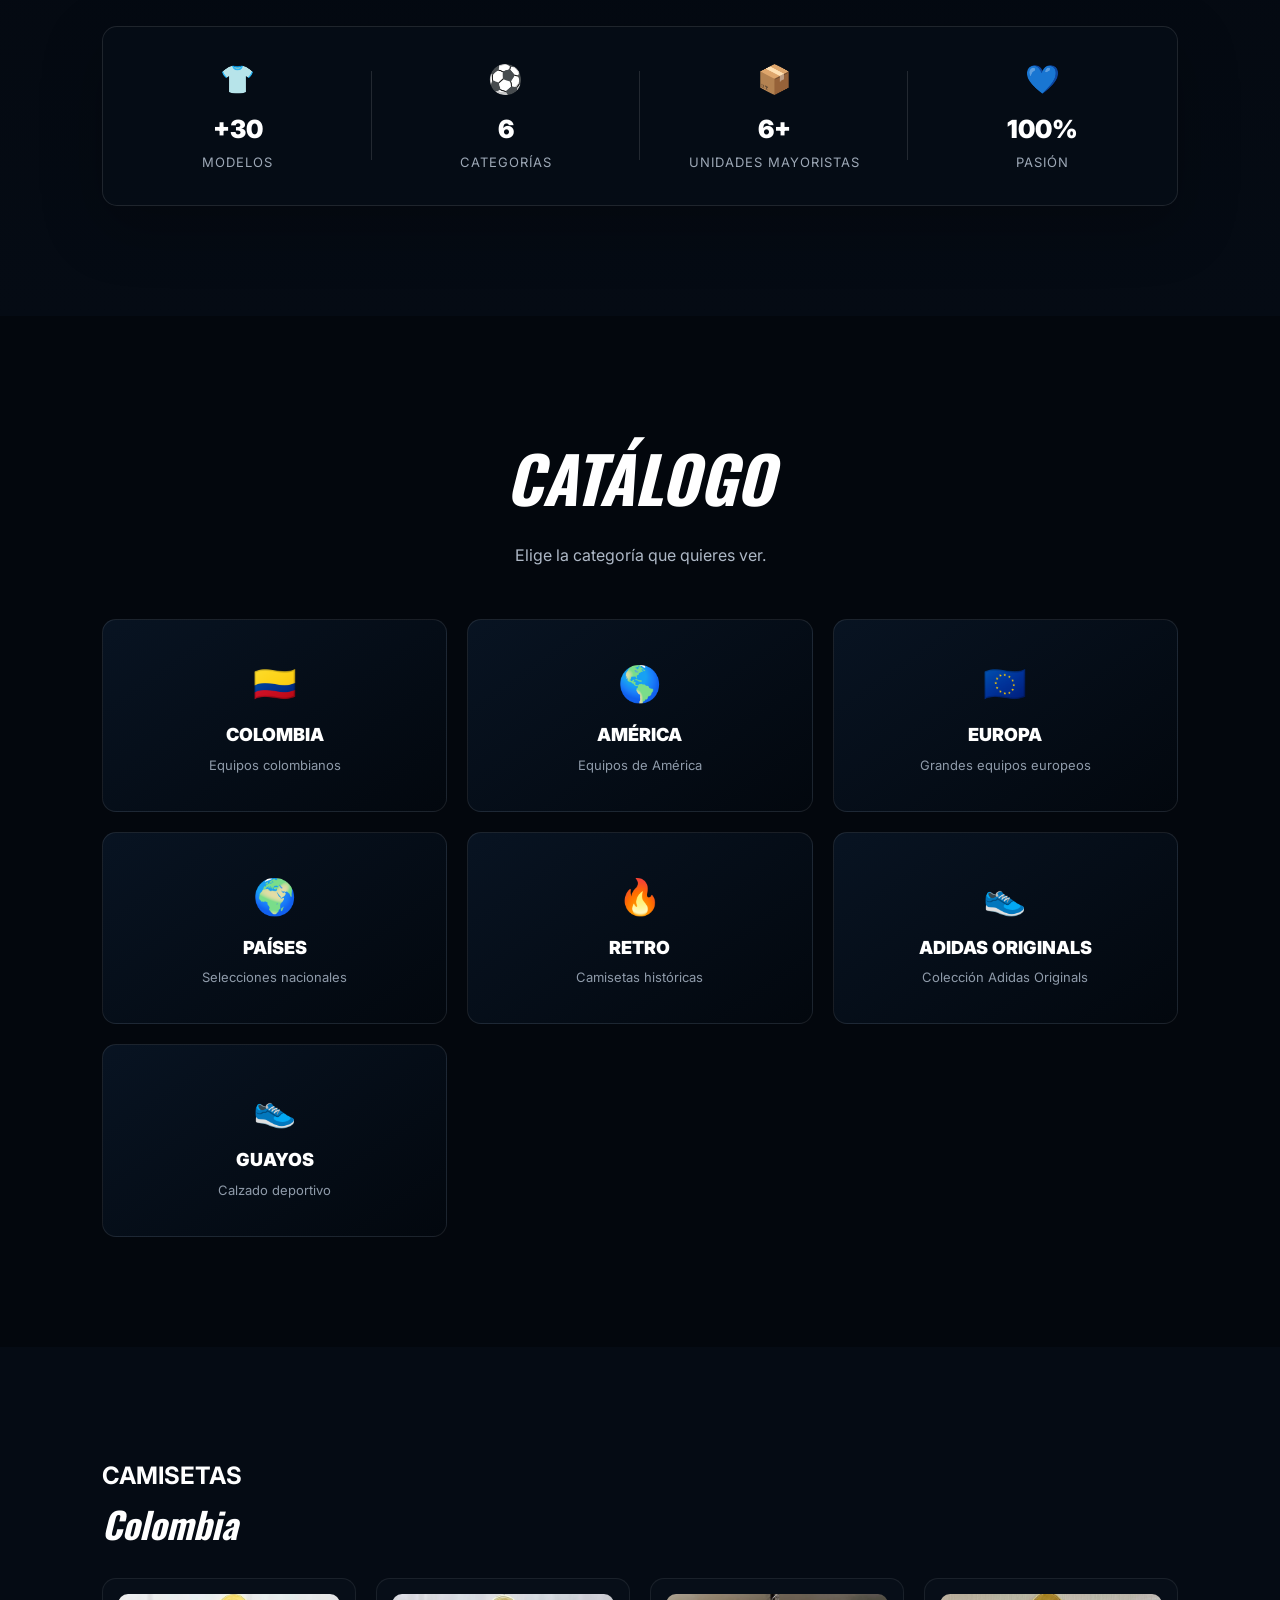
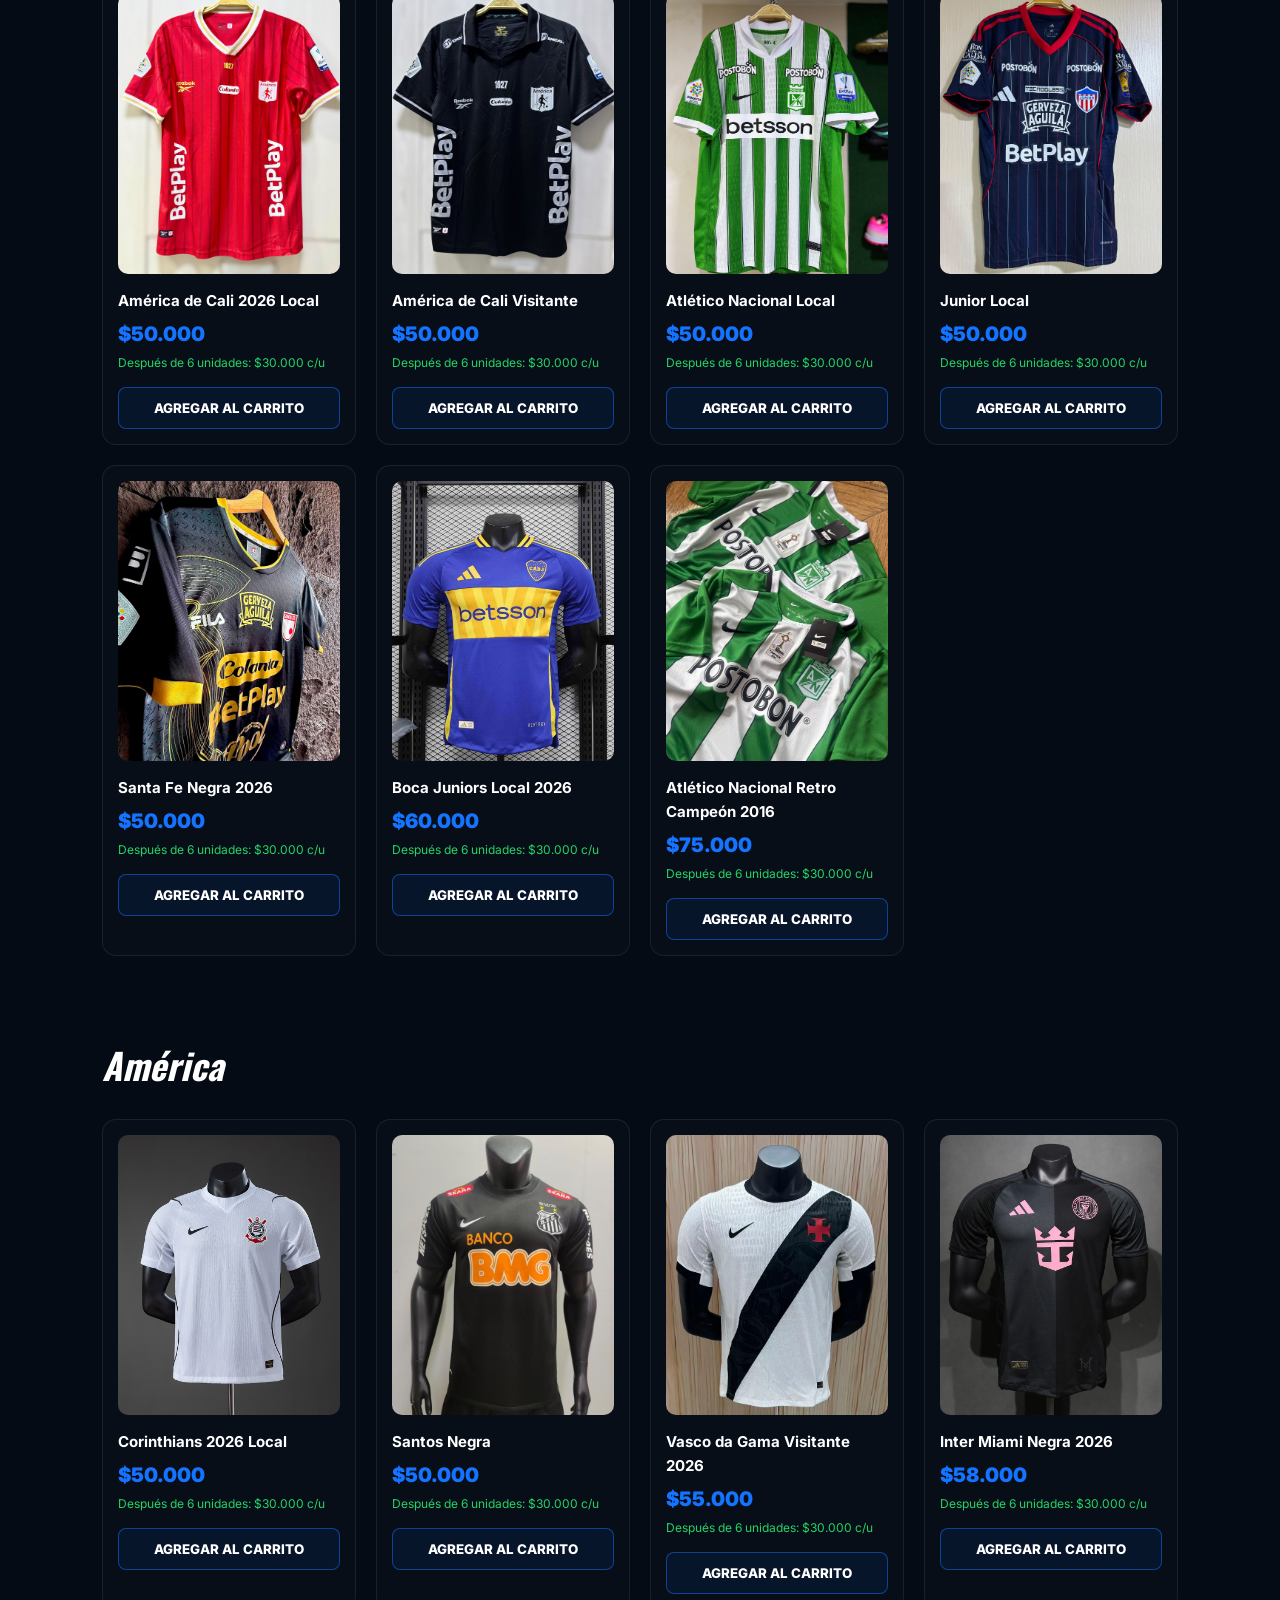
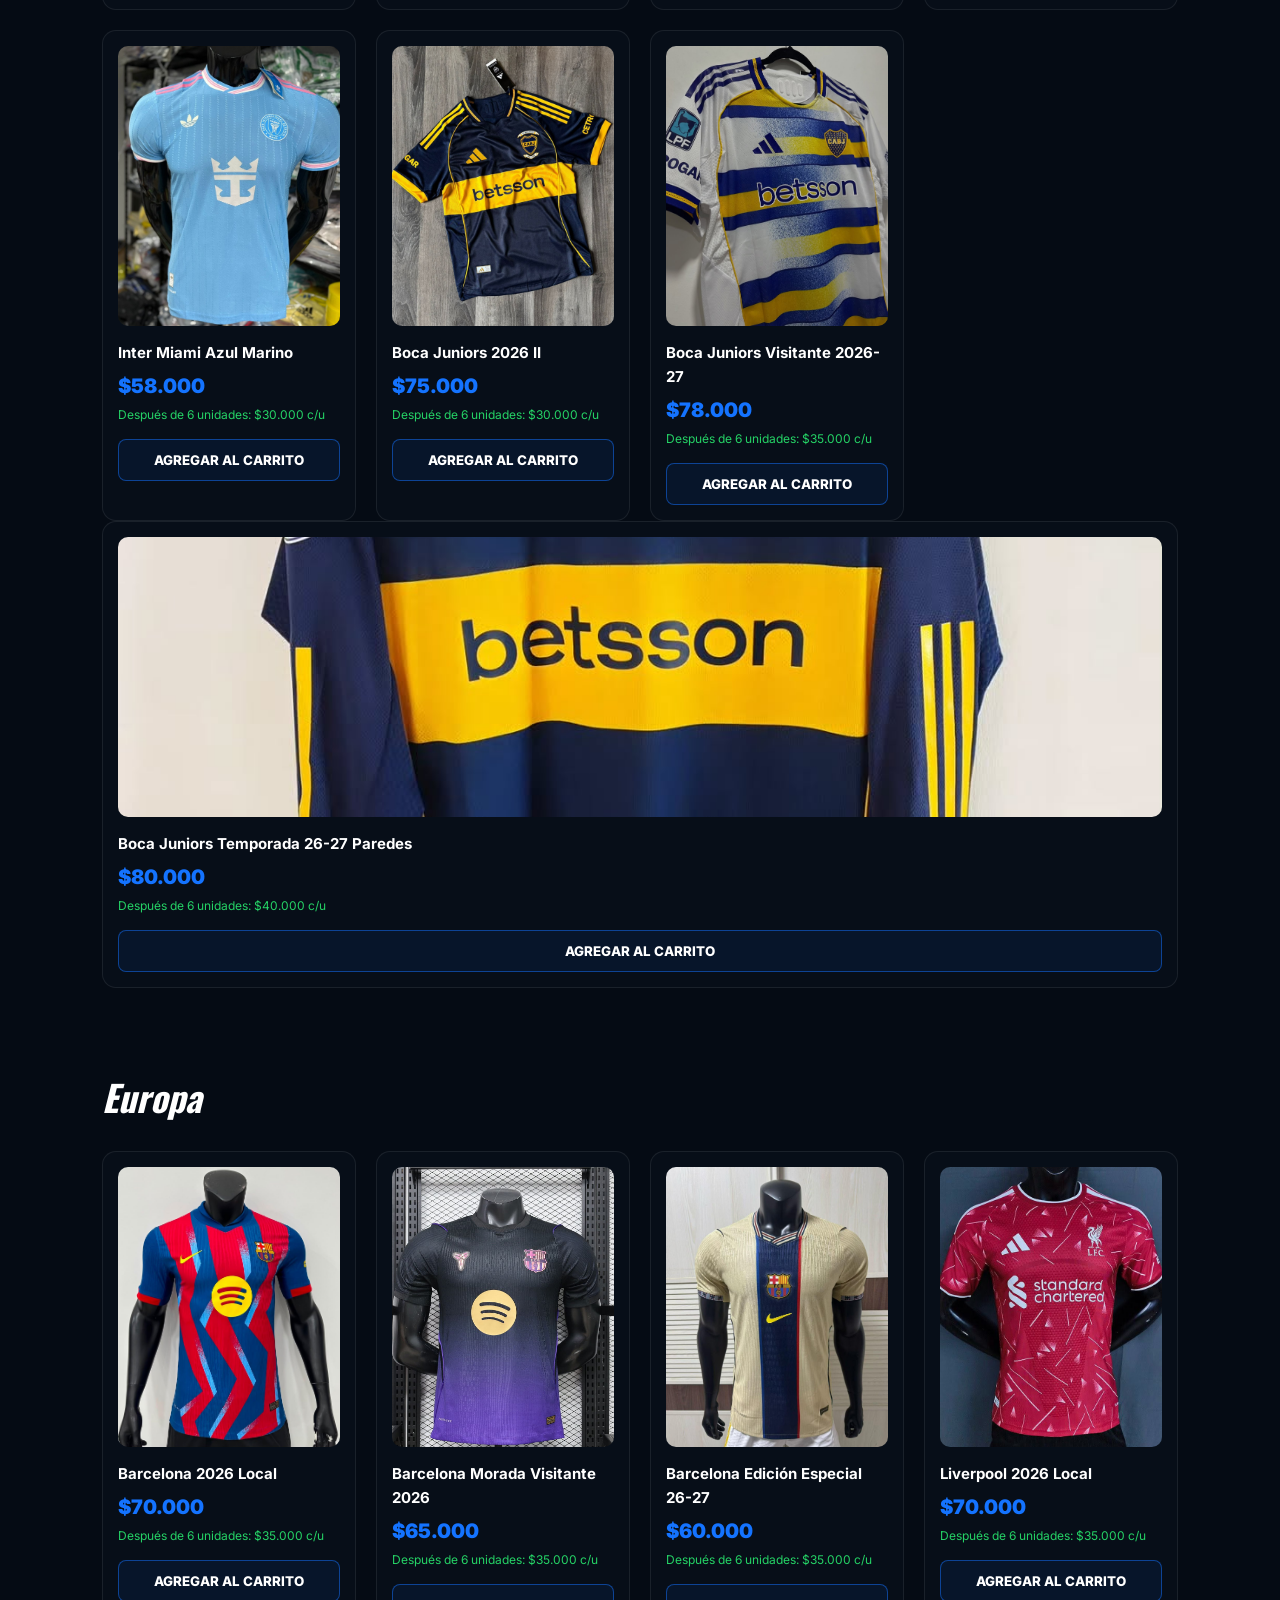
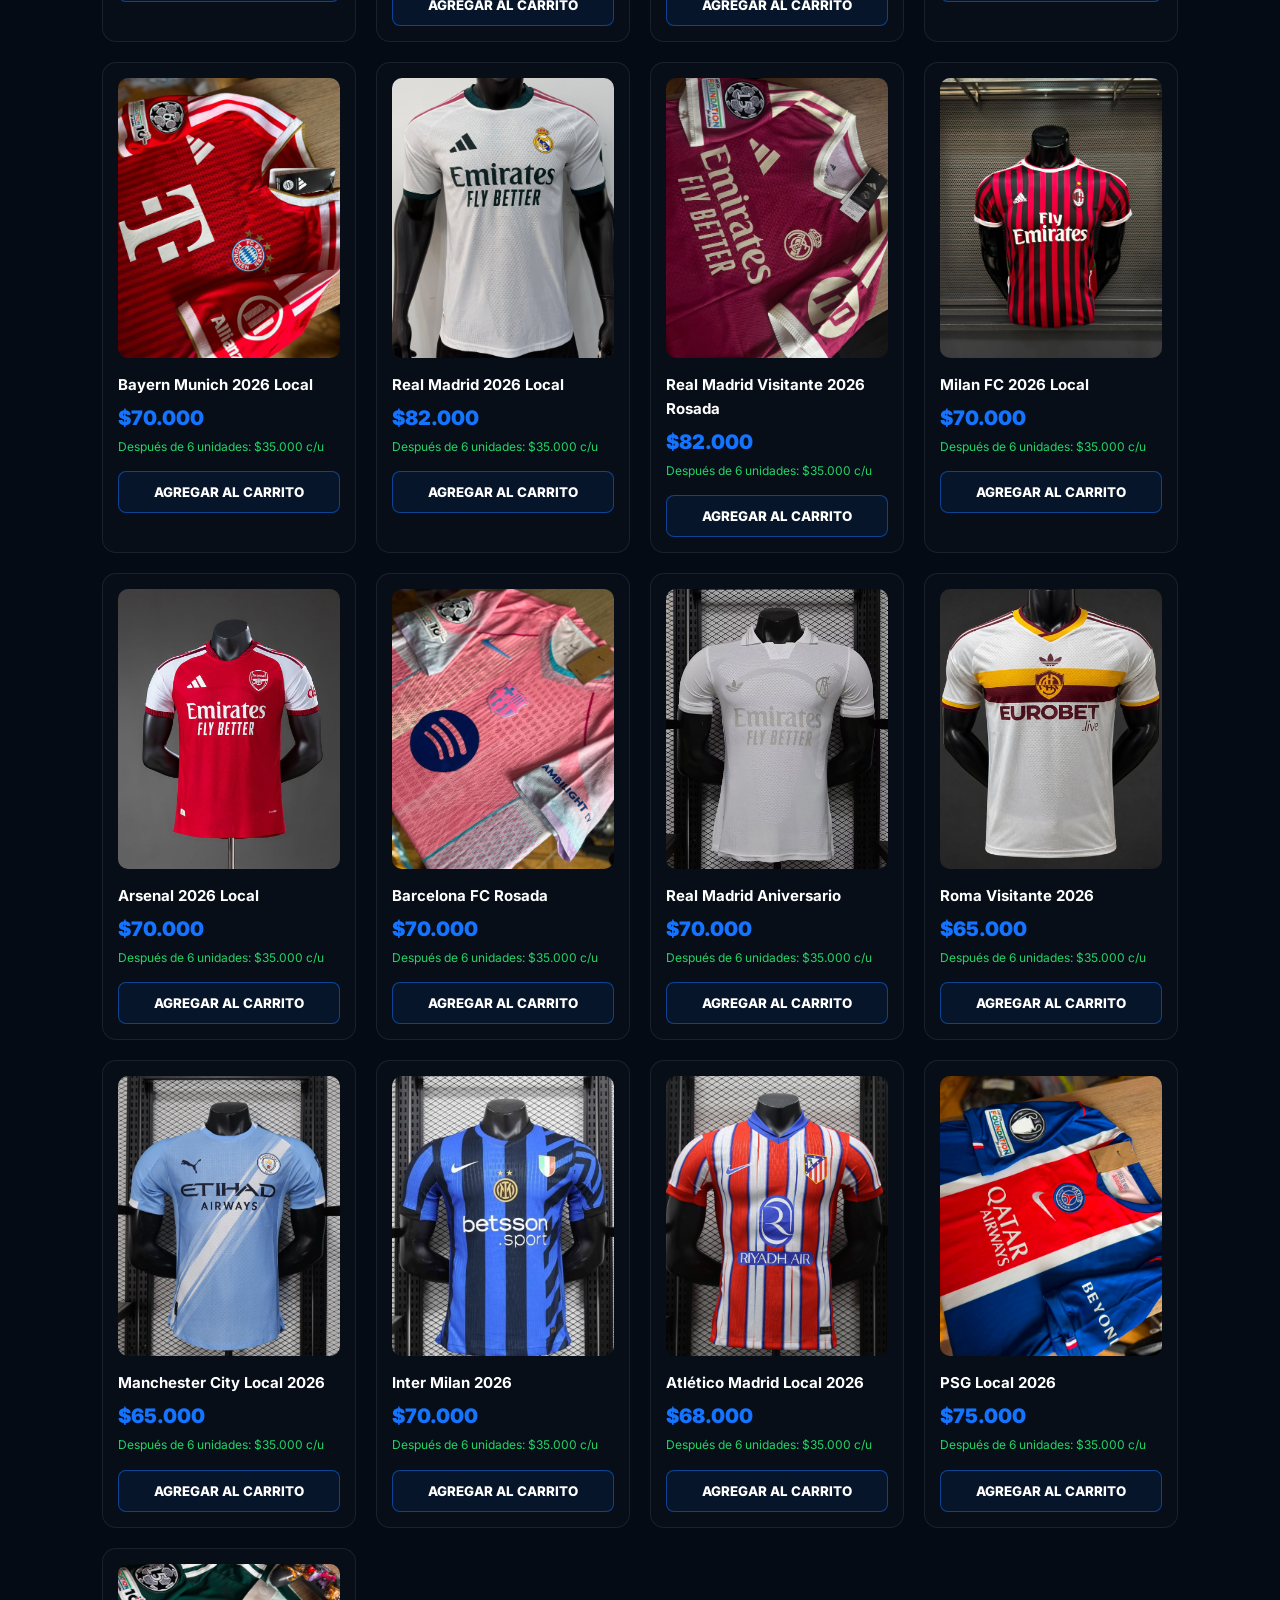
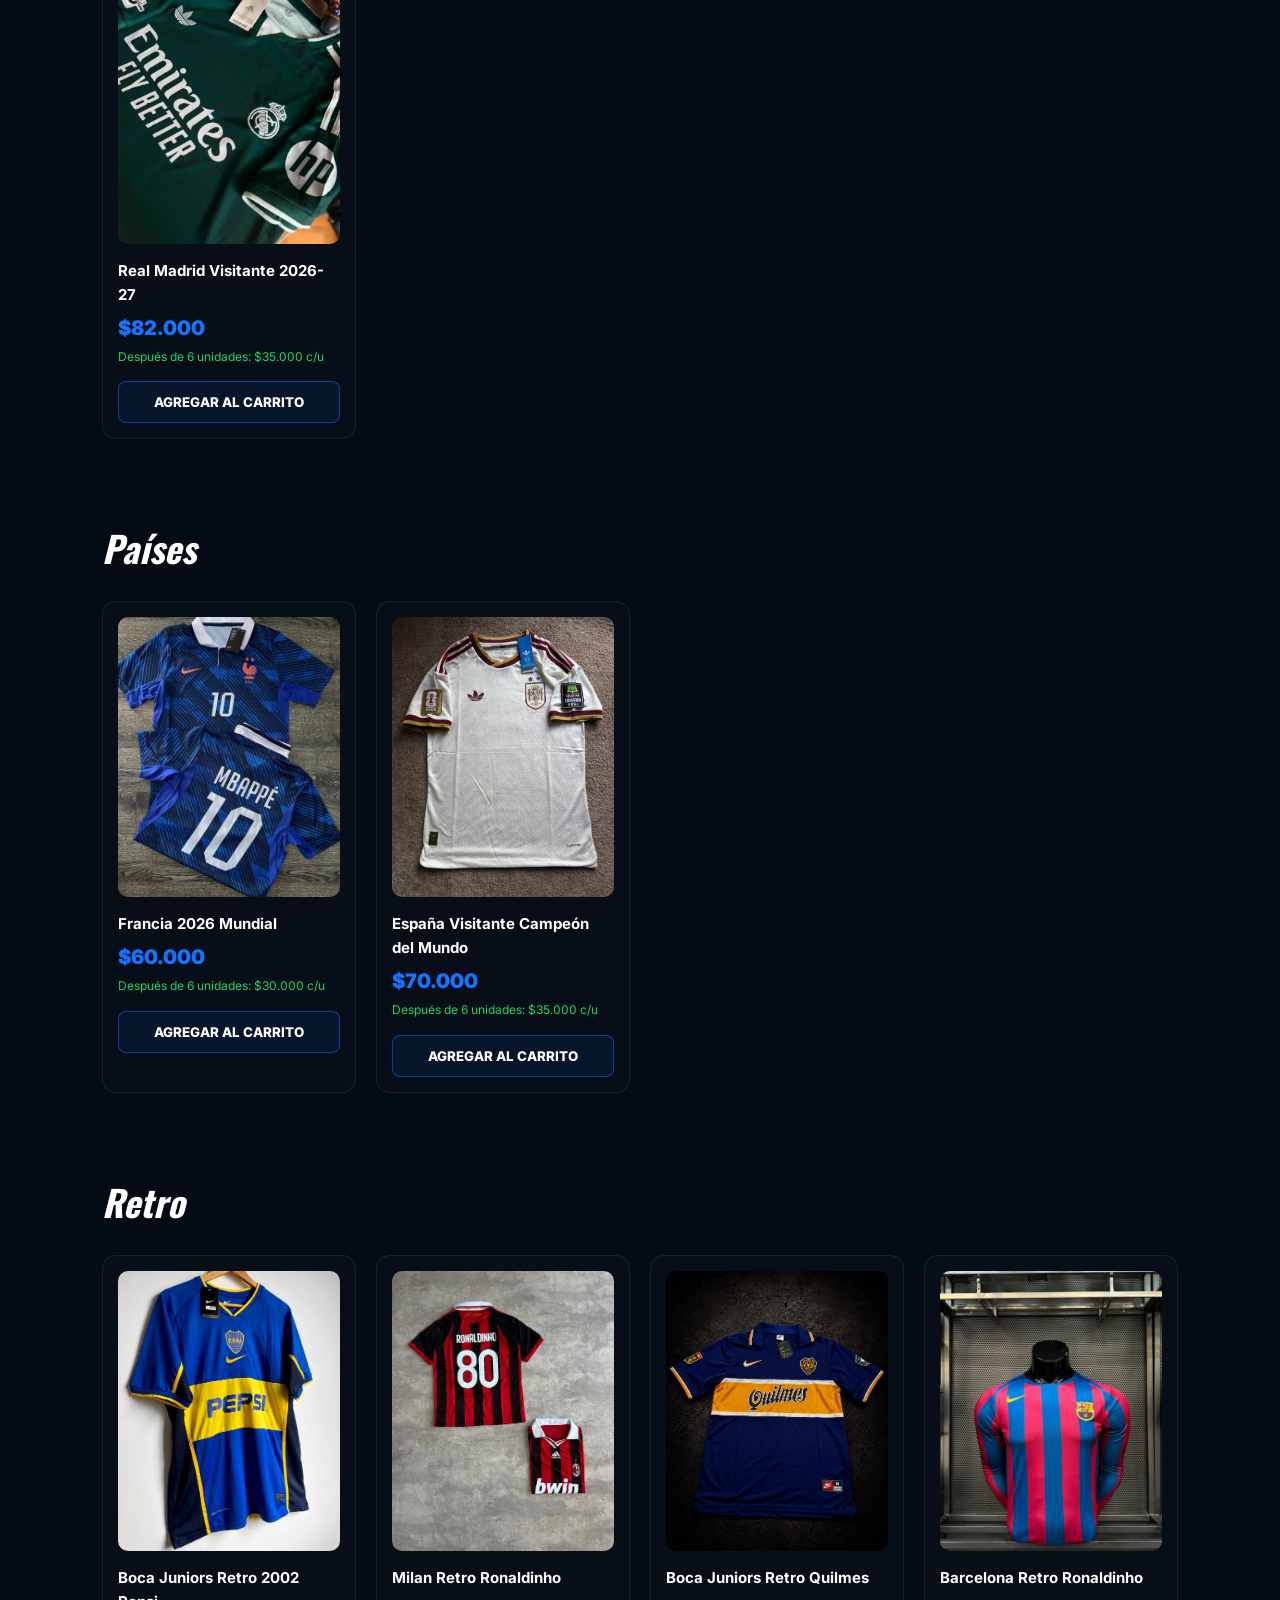
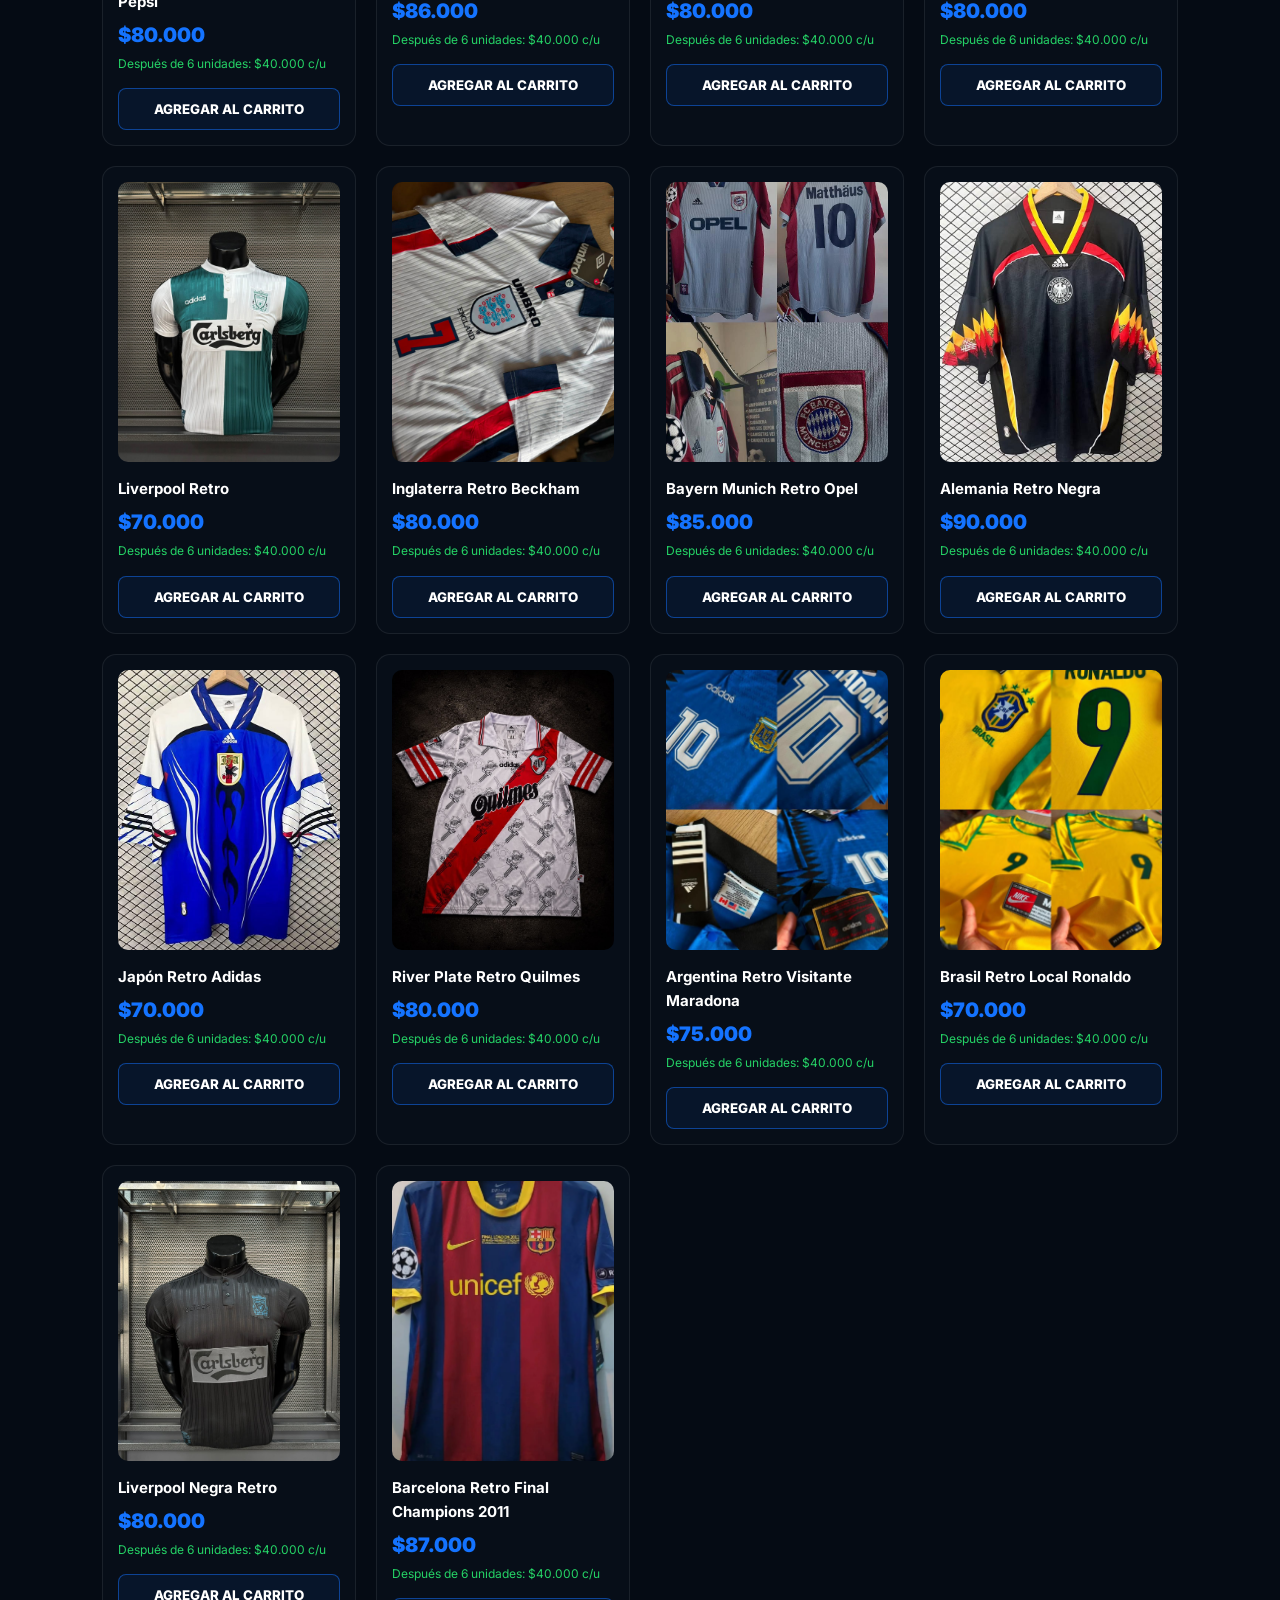
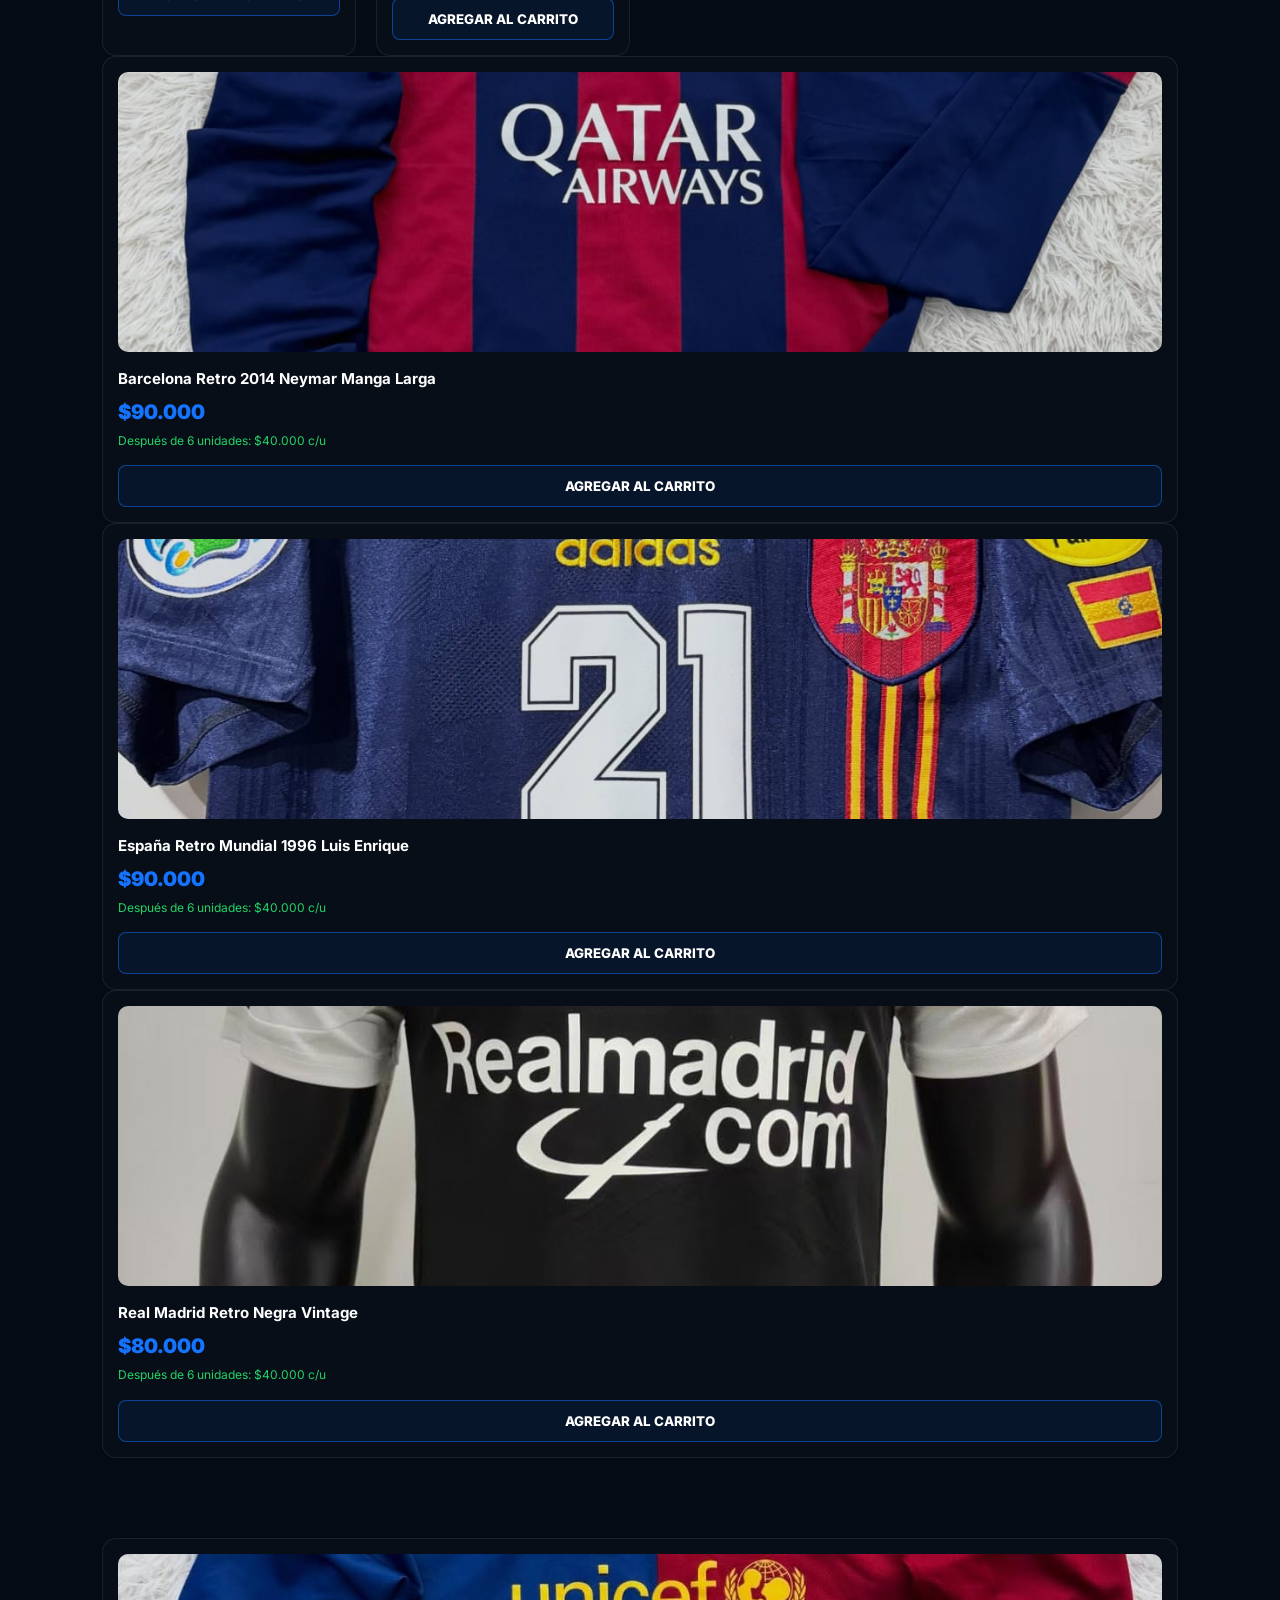
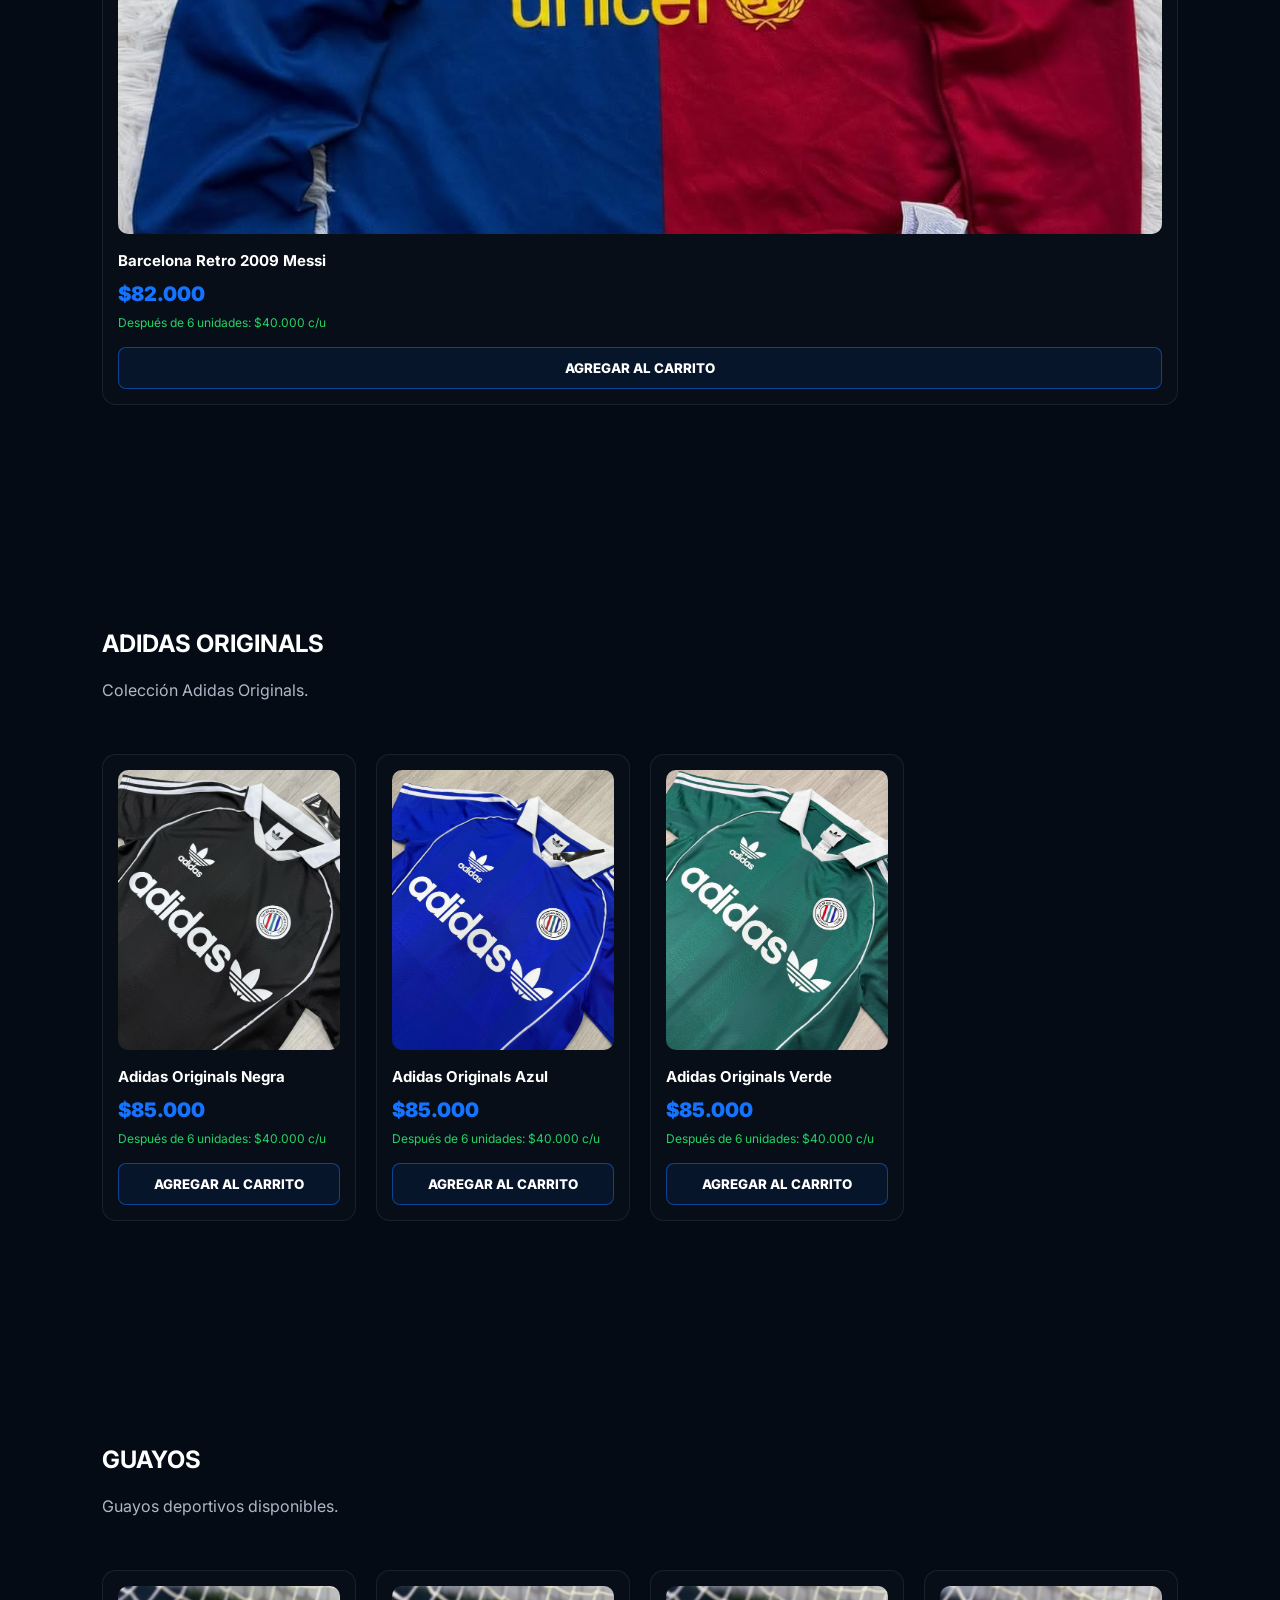
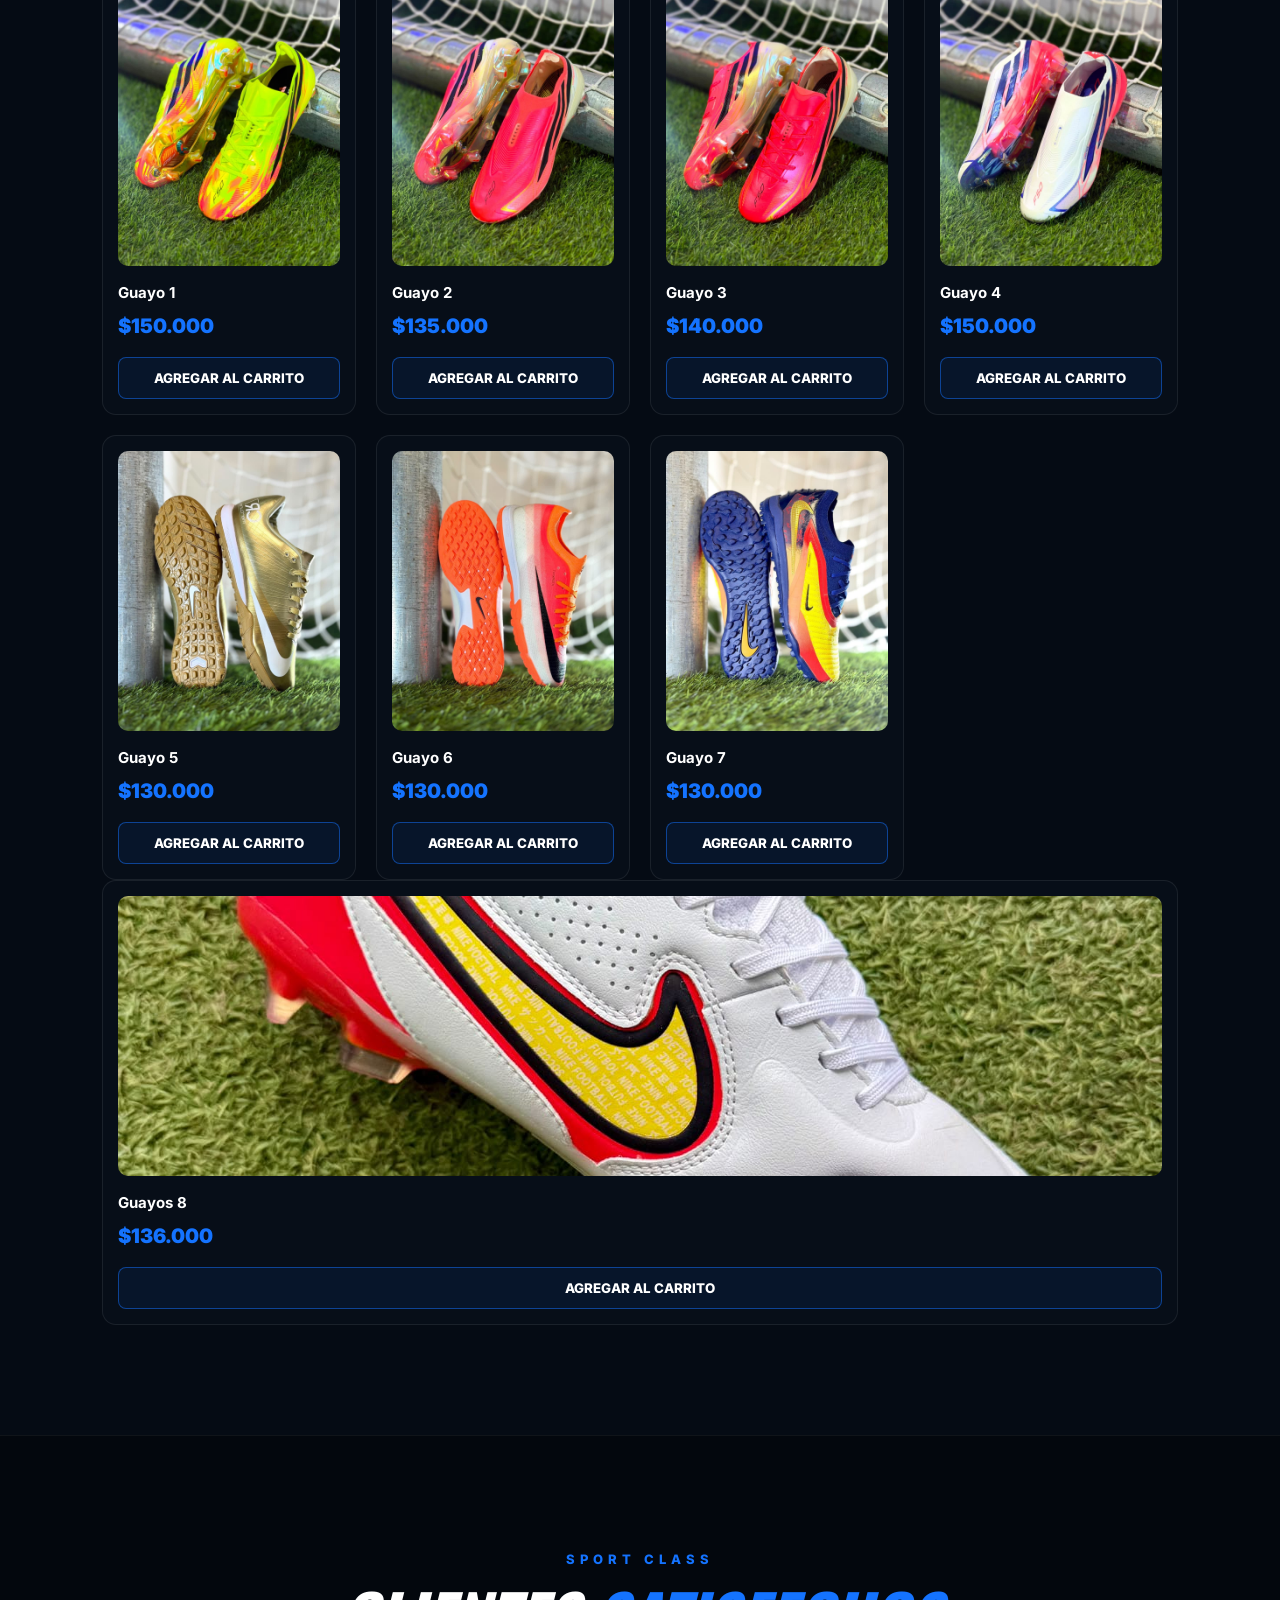
==== commit b3a86092: "index.html" ====
--- a/index.html
+++ b/index.html
@@ -1616,7 +1616,7 @@
                     </h3>
 
                     <p class="precio">
-                        $60.000
+                        $80.000
                     </p>
 
                     <p class="precio-mayoreo">
@@ -1624,7 +1624,7 @@
                         $40.000 c/u
                     </p>
 
-                    <button data-precio="60000" class="boton-producto" type="button">
+                    <button data-precio="80000" class="boton-producto" type="button">
                         AGREGAR AL CARRITO
                     </button>
 
@@ -1913,7 +1913,7 @@
                     </h3>
 
                     <div class="precio">
-                        $75.000
+                        $90.000
                     </div>
 
                     <div class="precio-mayoreo">
@@ -1924,7 +1924,7 @@
                         class="boton-producto"
                         type="button"
                         data-producto="Barcelona Retro 2014 Neymar Manga Larga"
-                        data-precio="75000"
+                        data-precio="90000"
                         data-imagen="barcelona-retro-2014-neymar-manga-larga.jpeg"
                     >
                         AGREGAR AL CARRITO
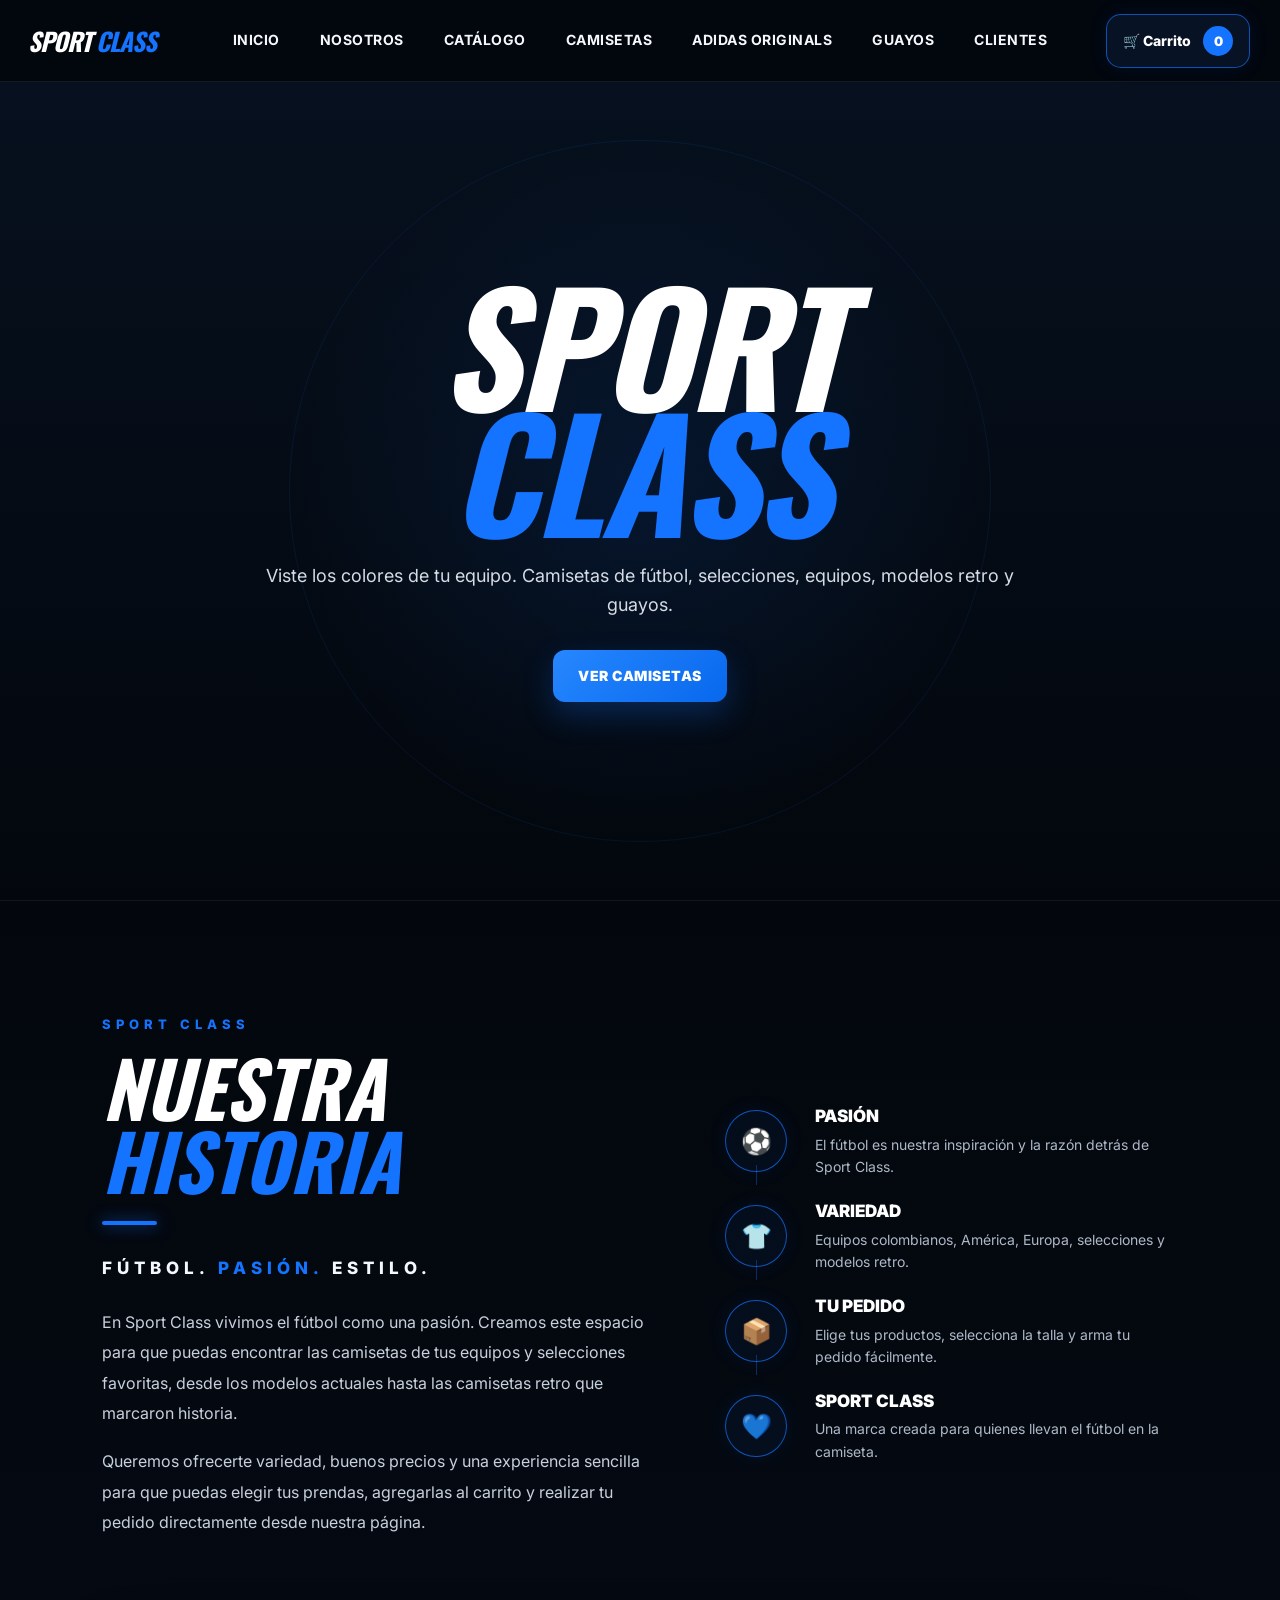
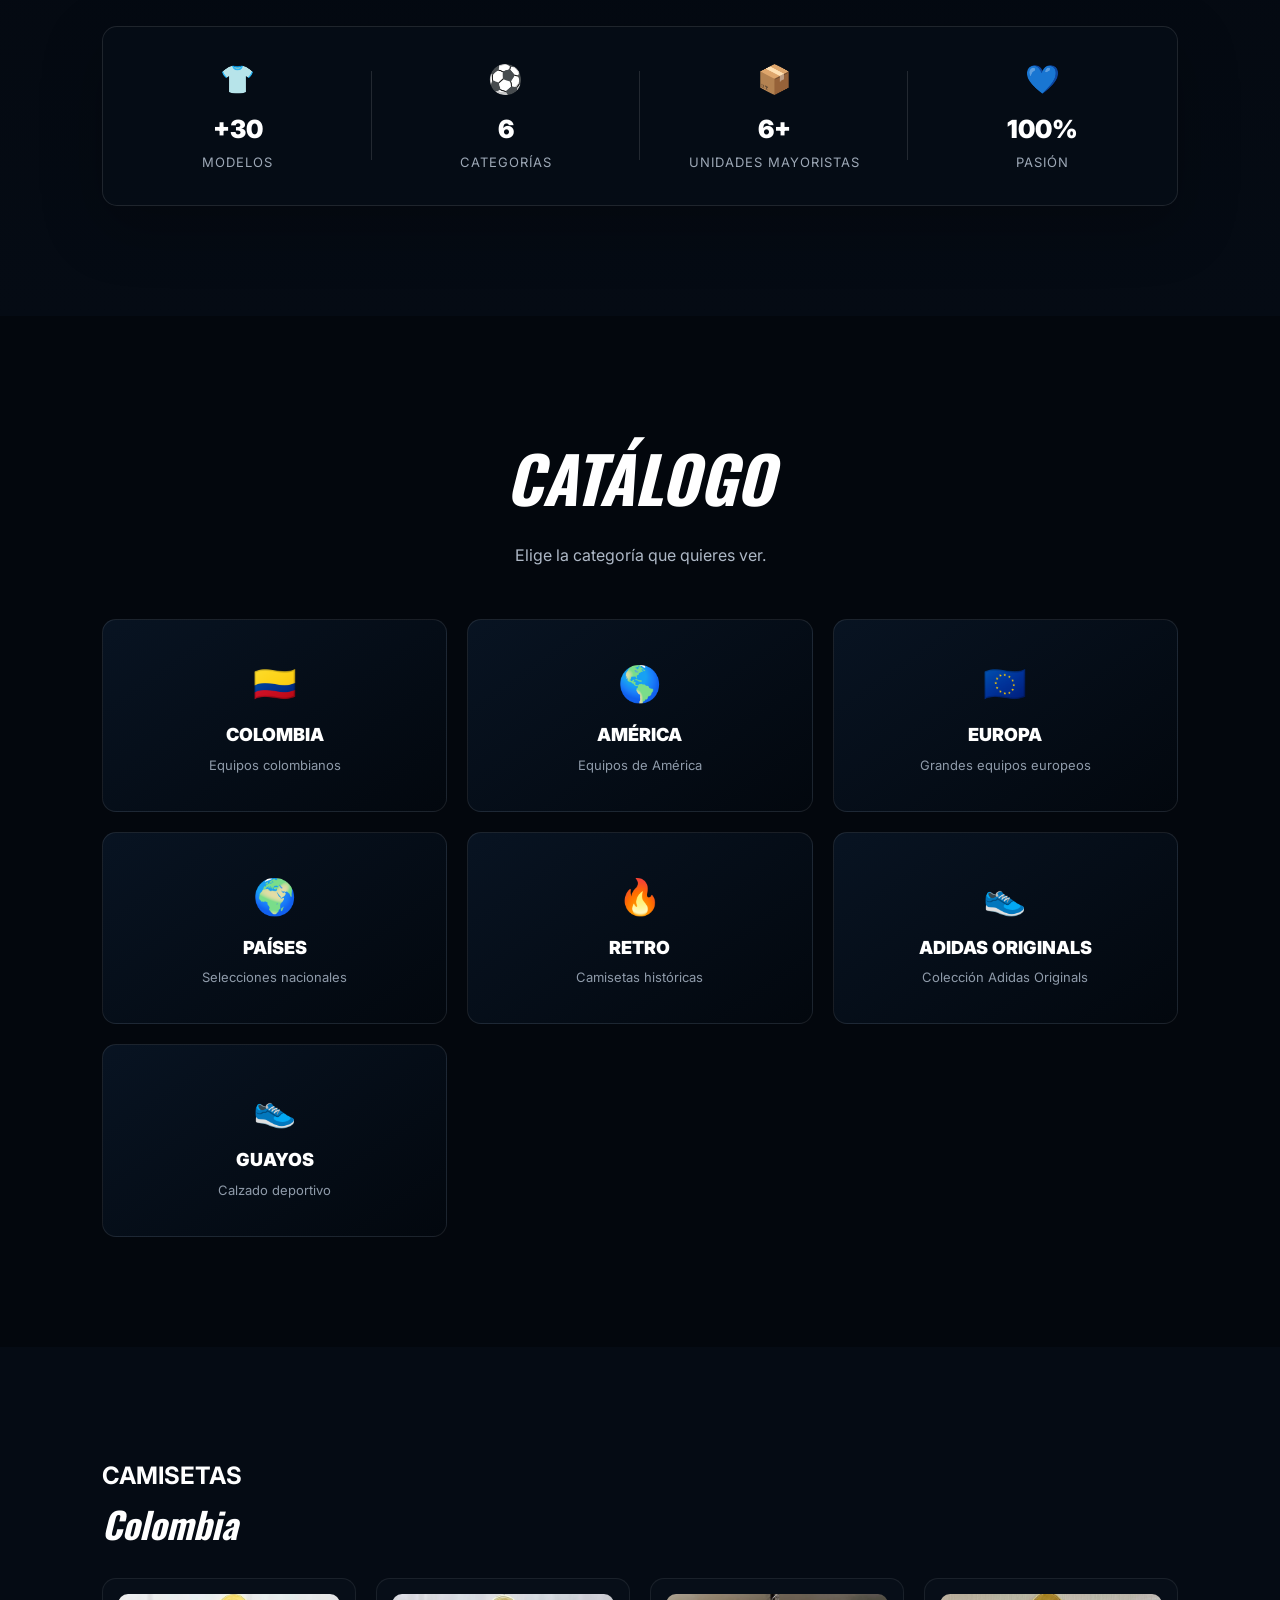
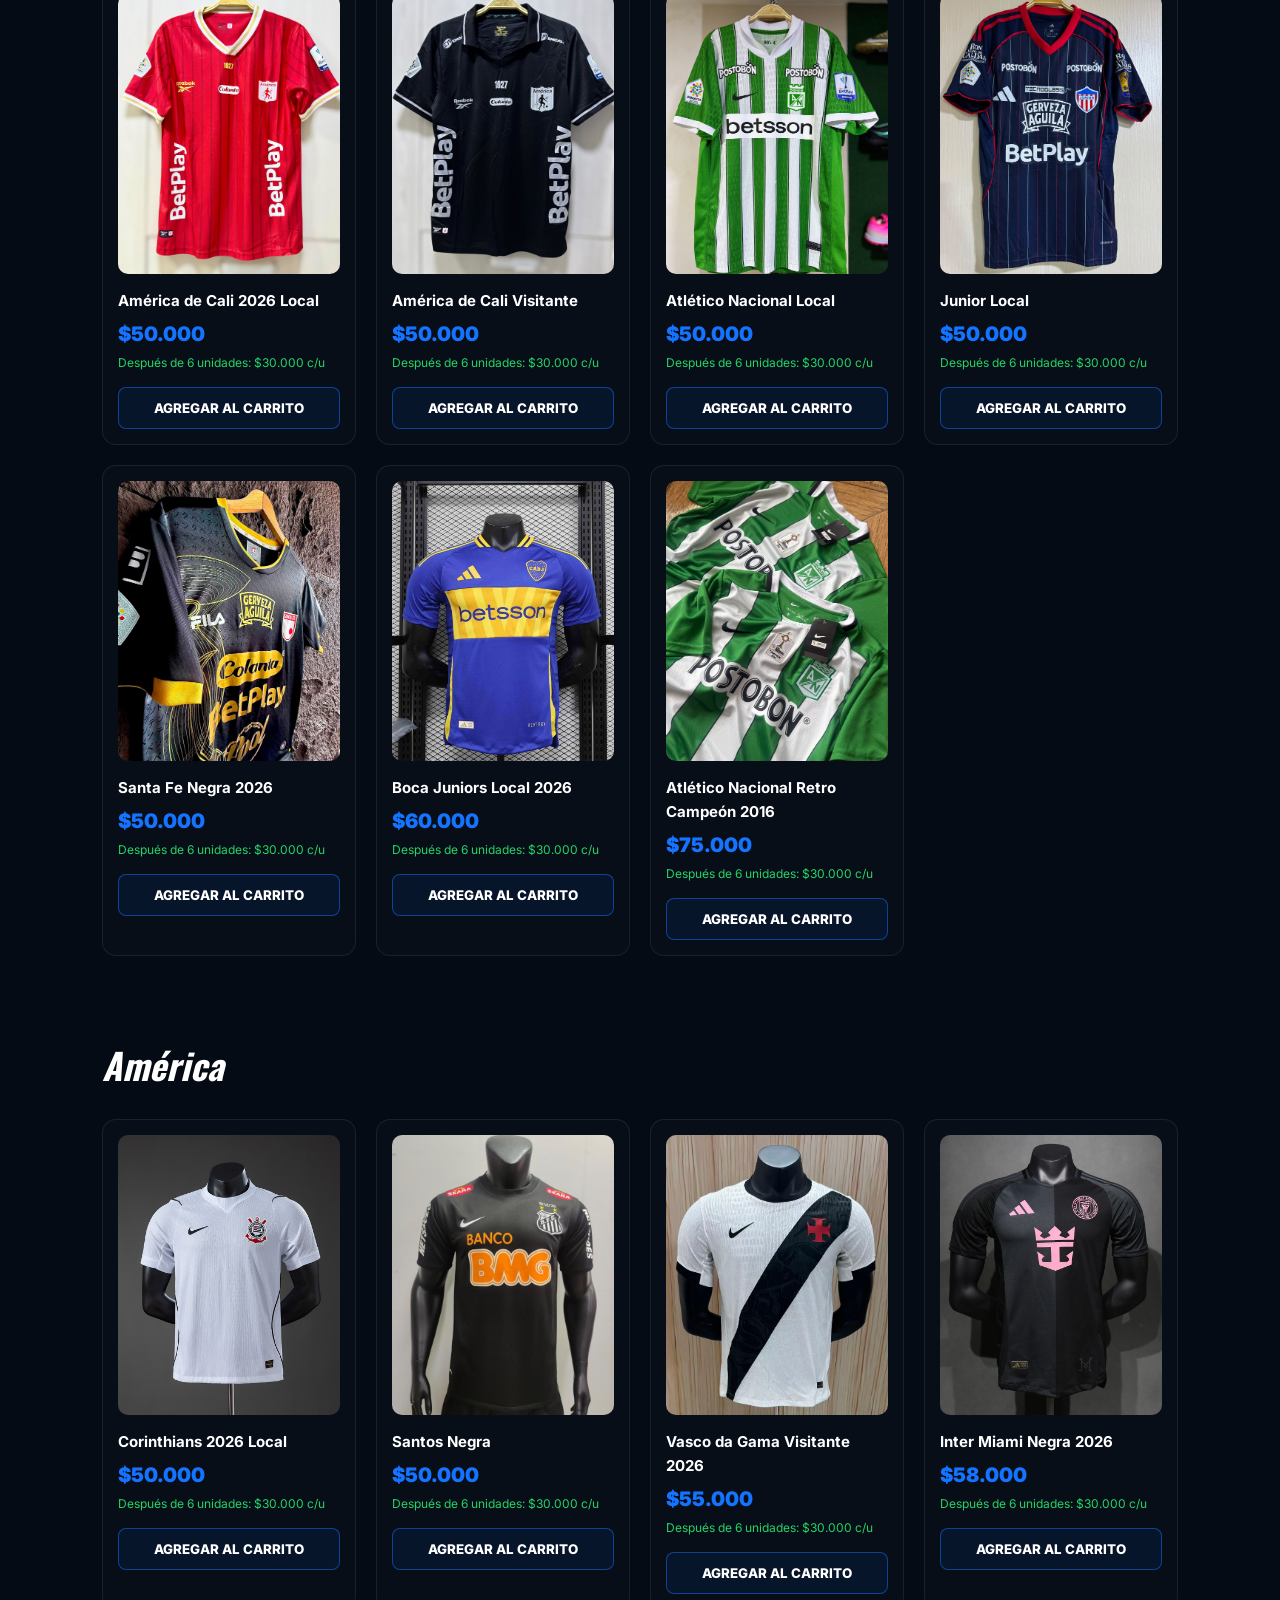
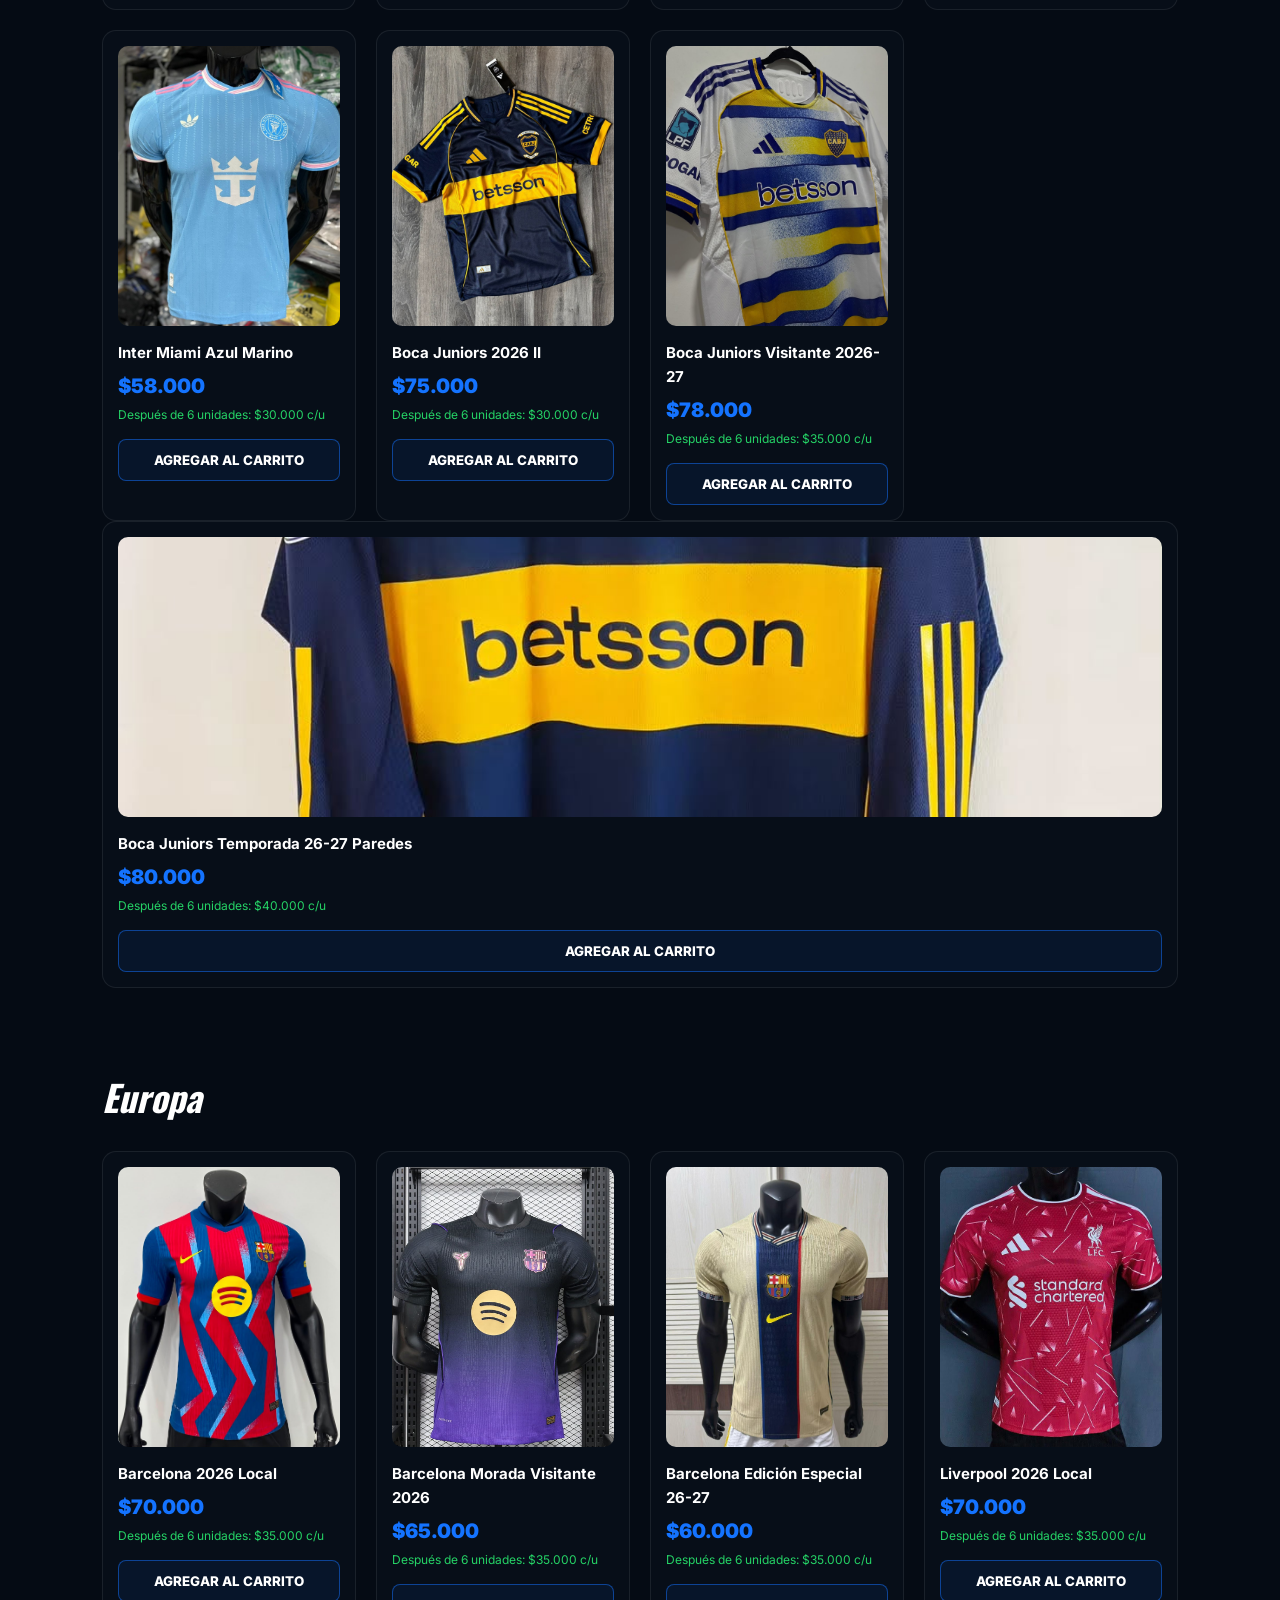
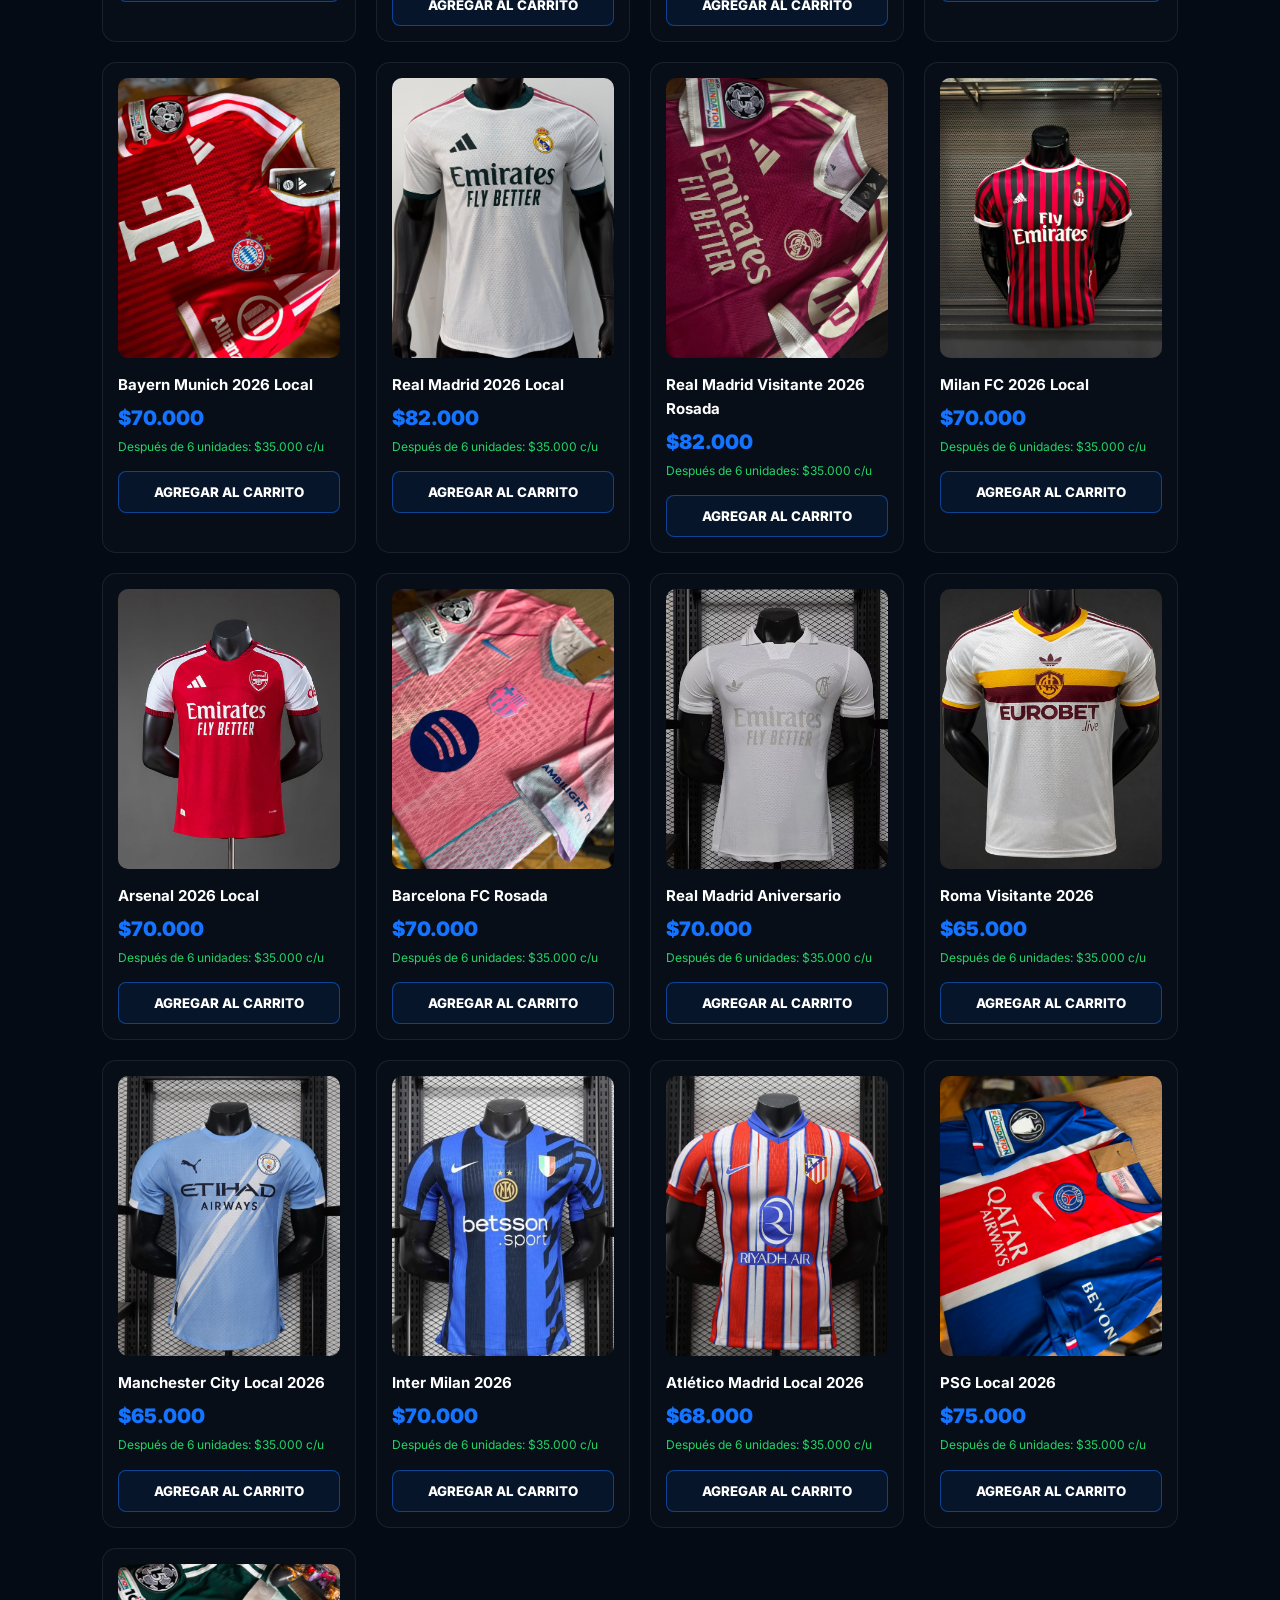
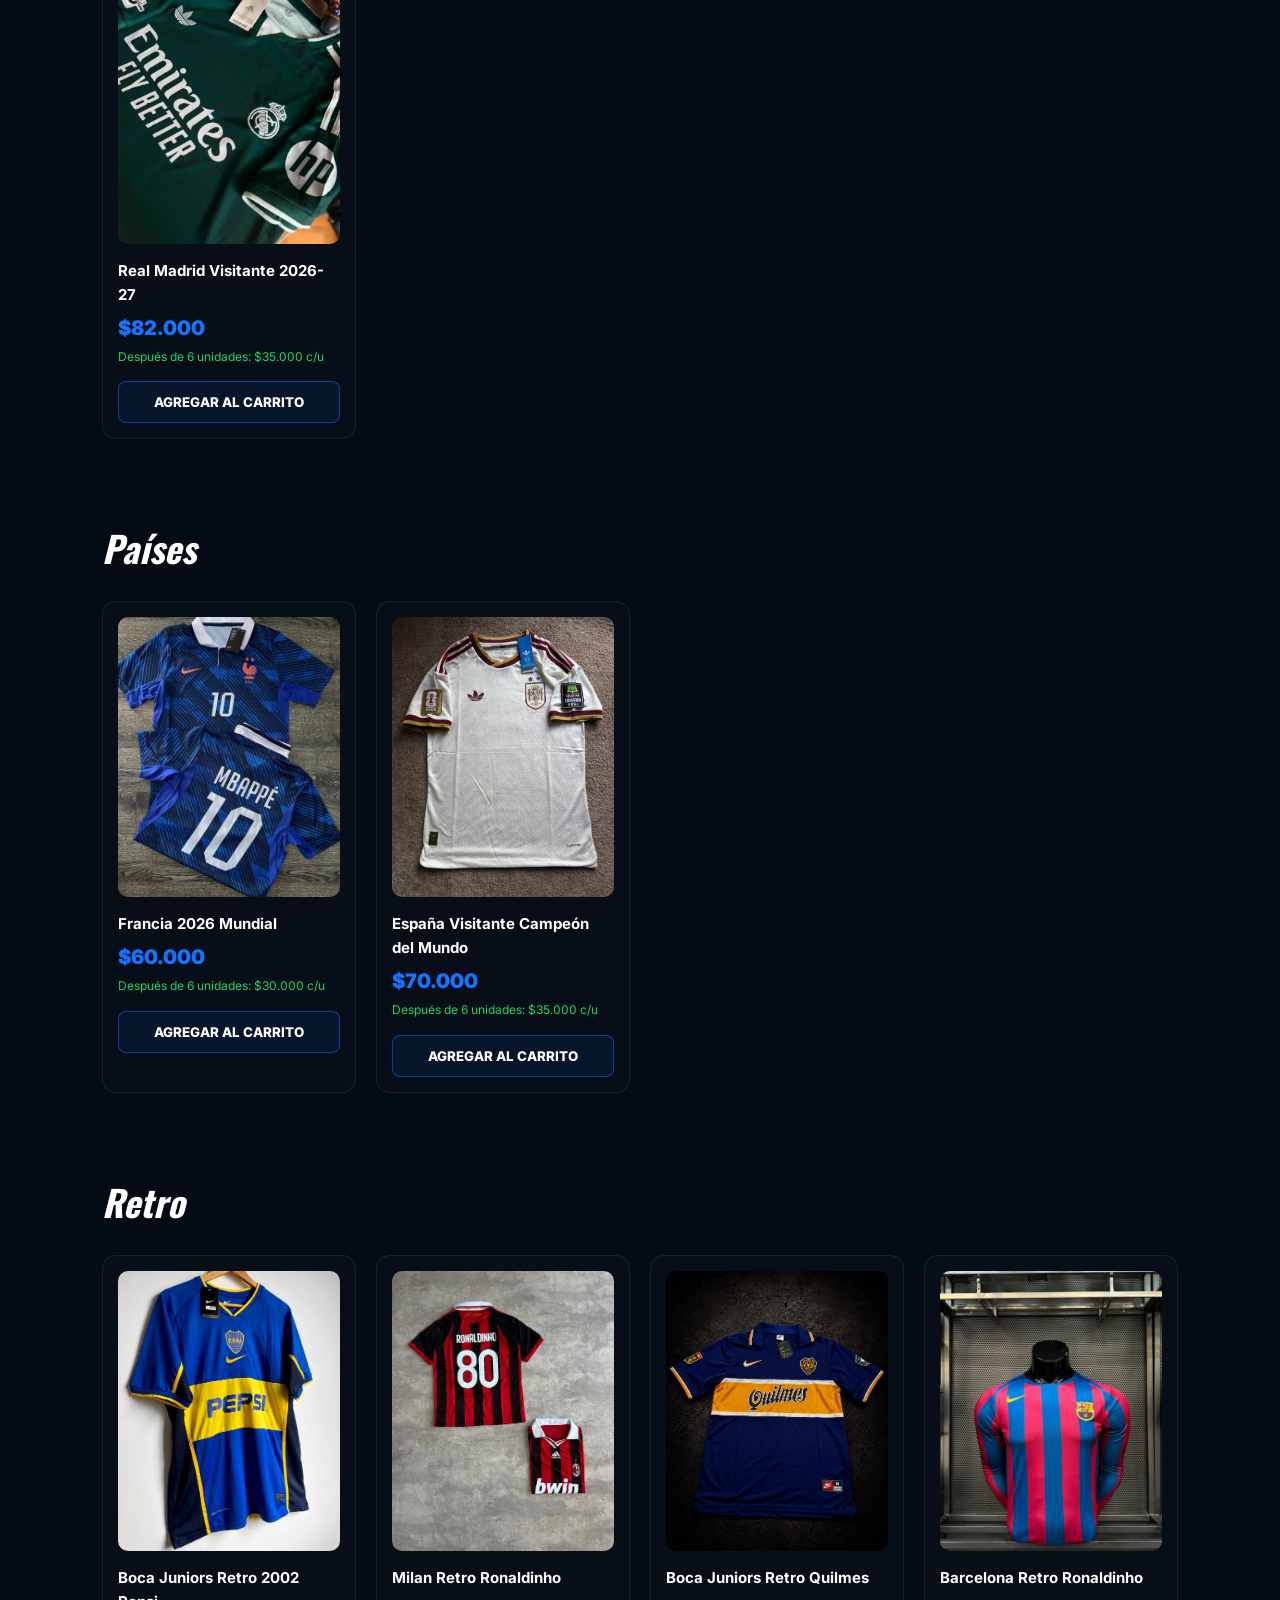
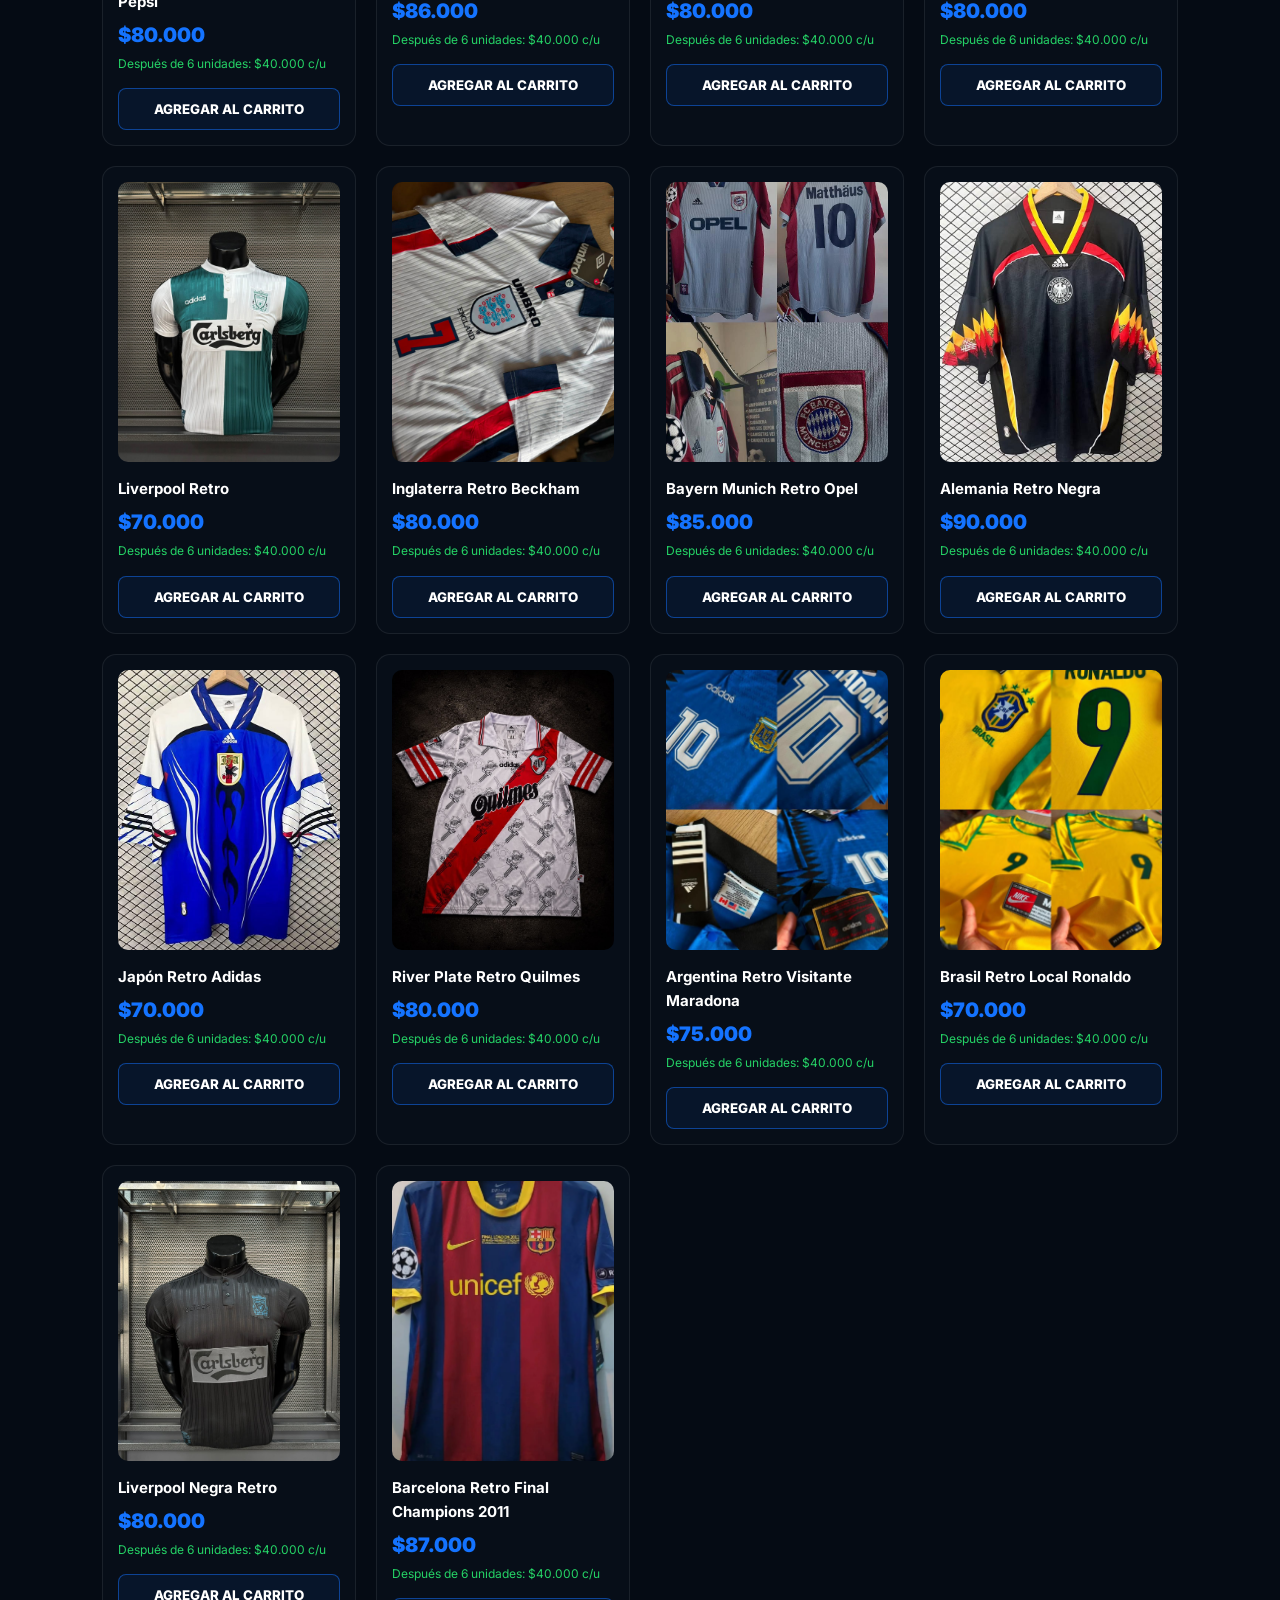
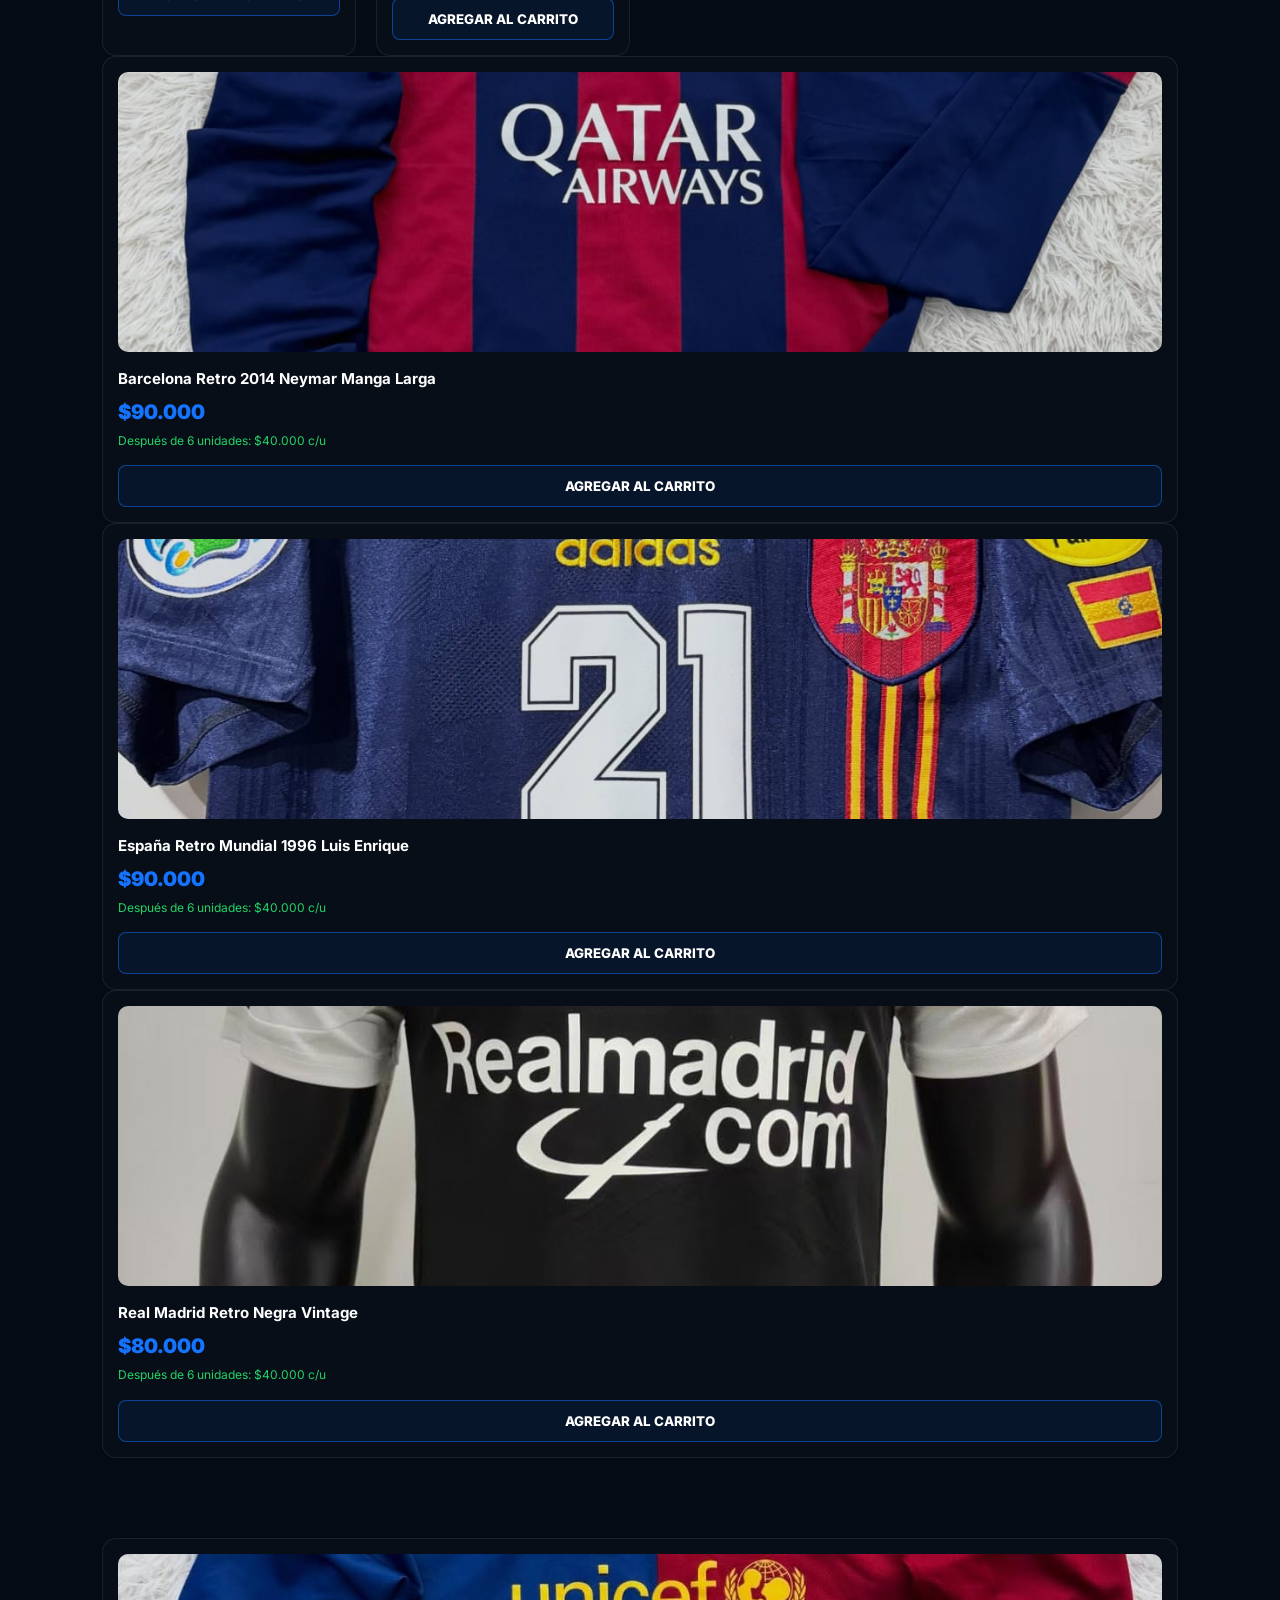
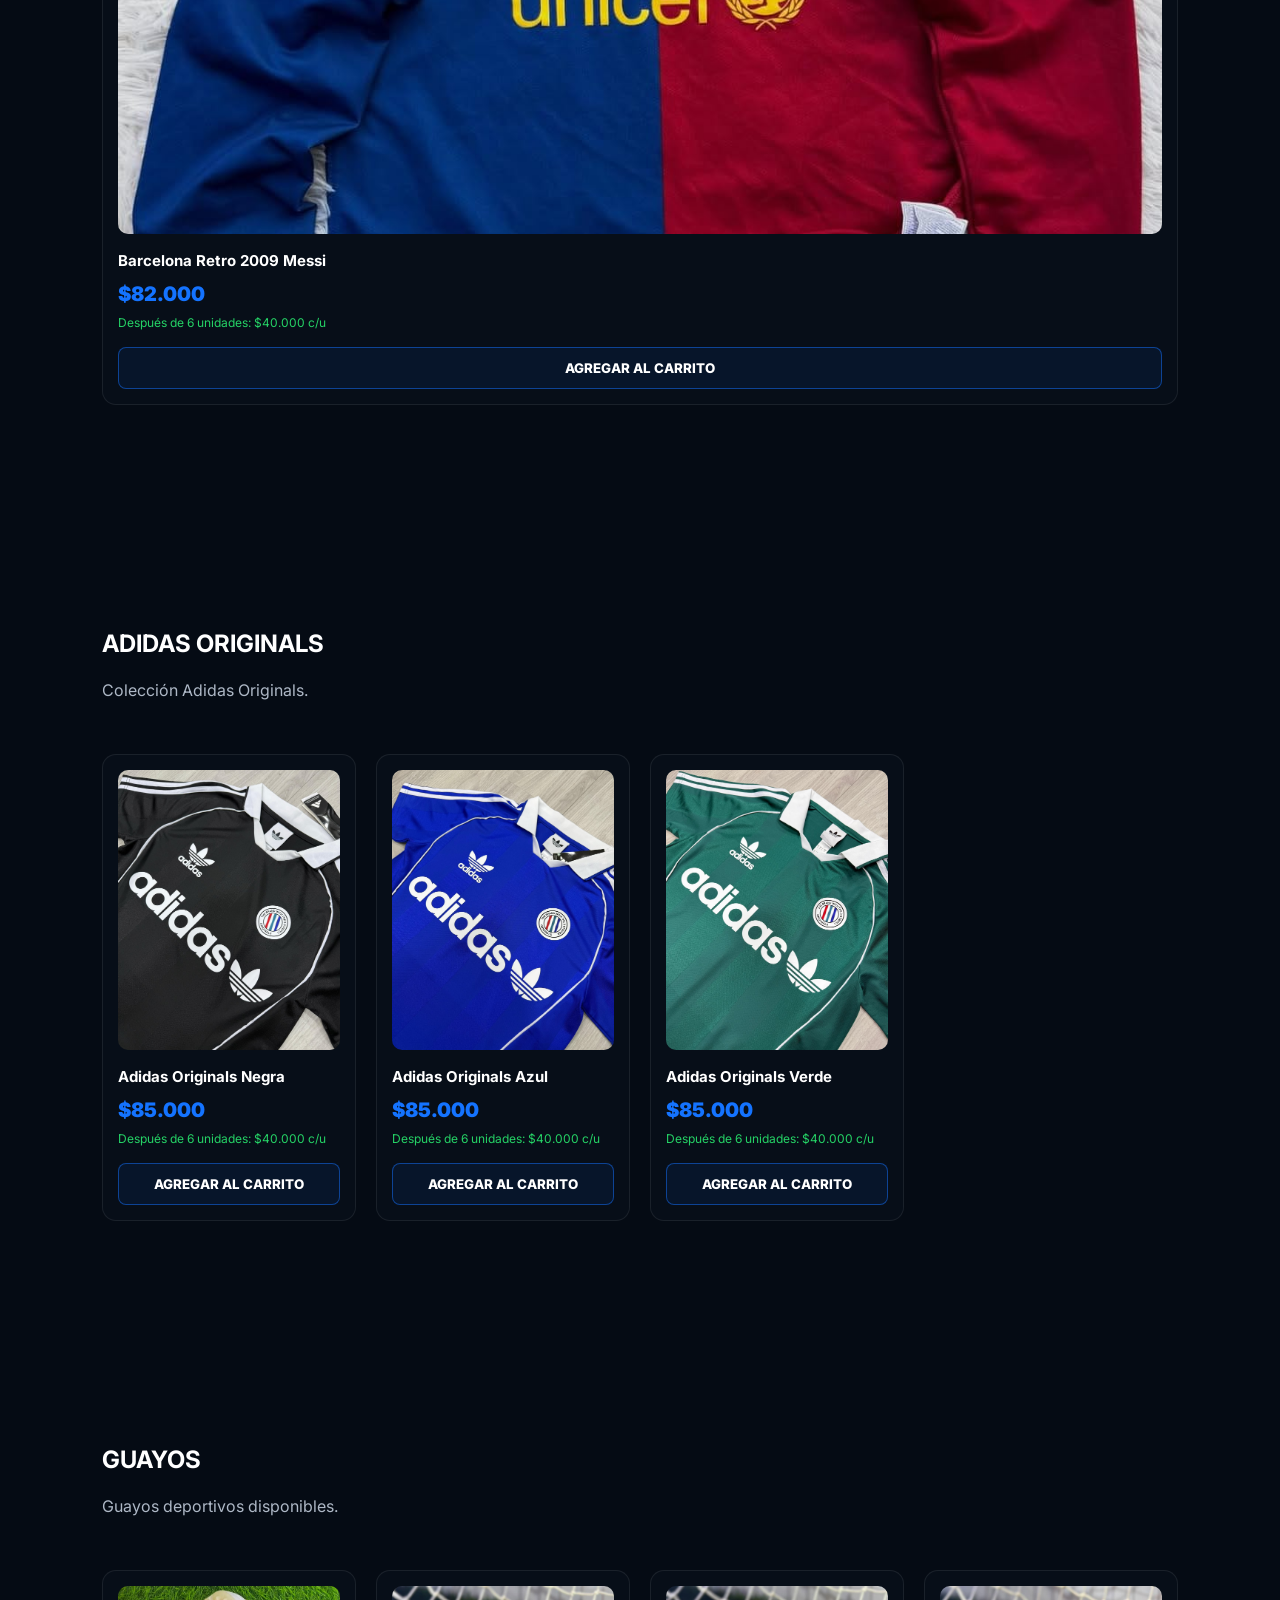
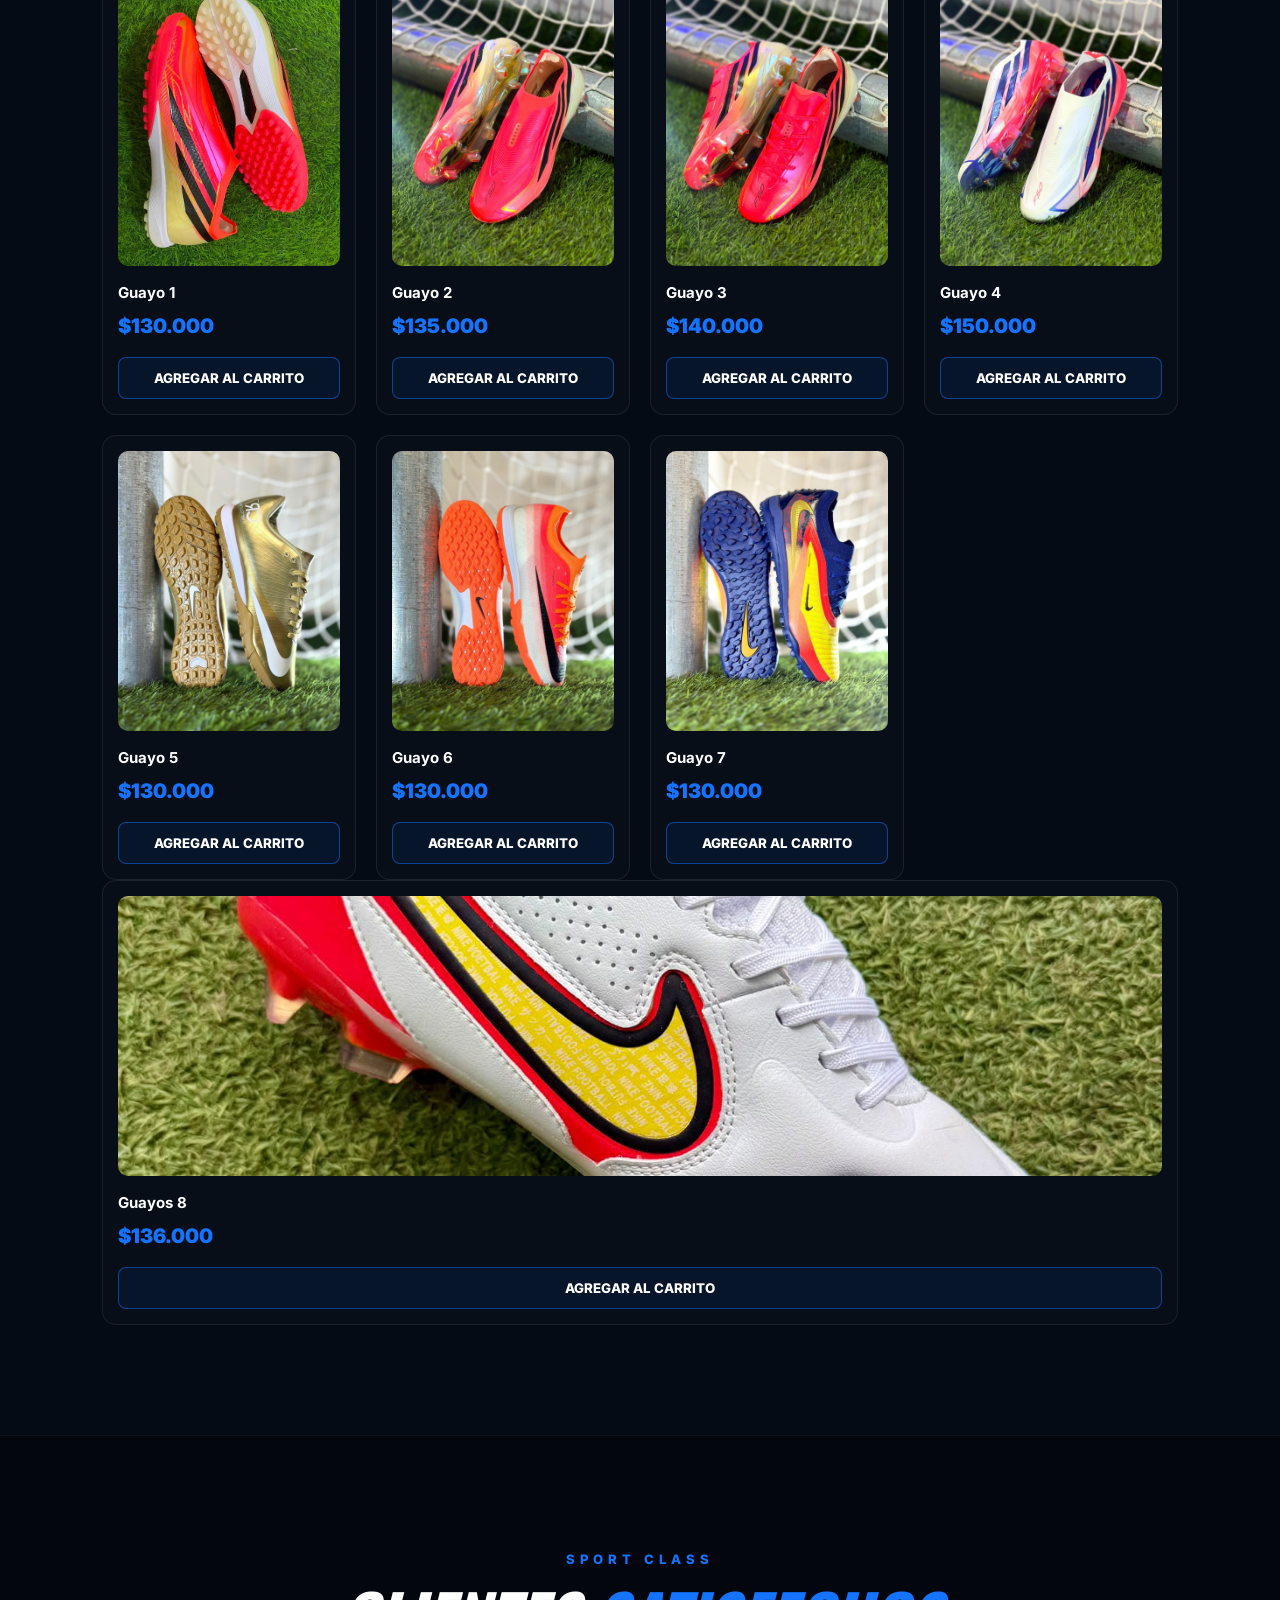
==== commit 0a5fb273: "index.html" ====
--- a/index.html
+++ b/index.html
@@ -2175,10 +2175,10 @@
                 </h3>
 
                 <p class="precio">
-                    $150.000
+                    $130.000
                 </p>
 
-                <button data-precio="150000" class="boton-producto" type="button">
+                <button data-precio="130000" class="boton-producto" type="button">
                     AGREGAR AL CARRITO
                 </button>
 
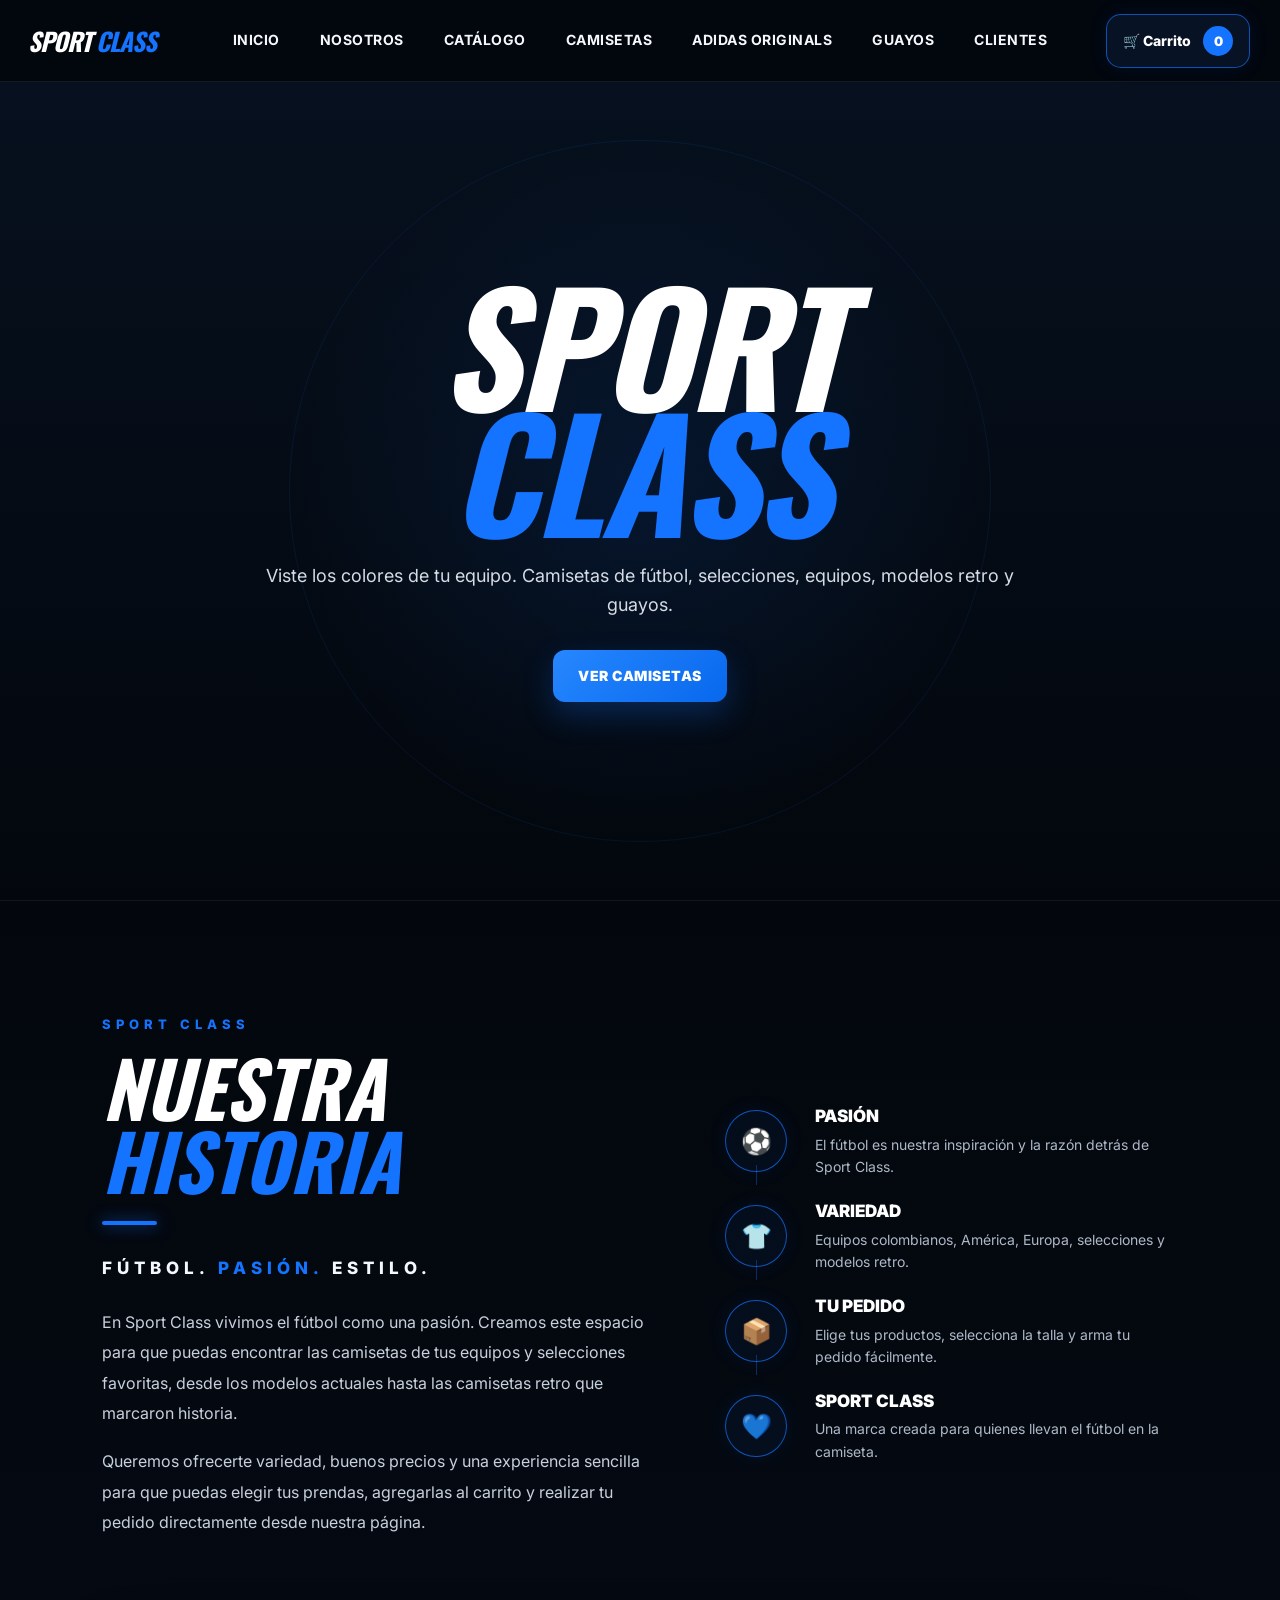
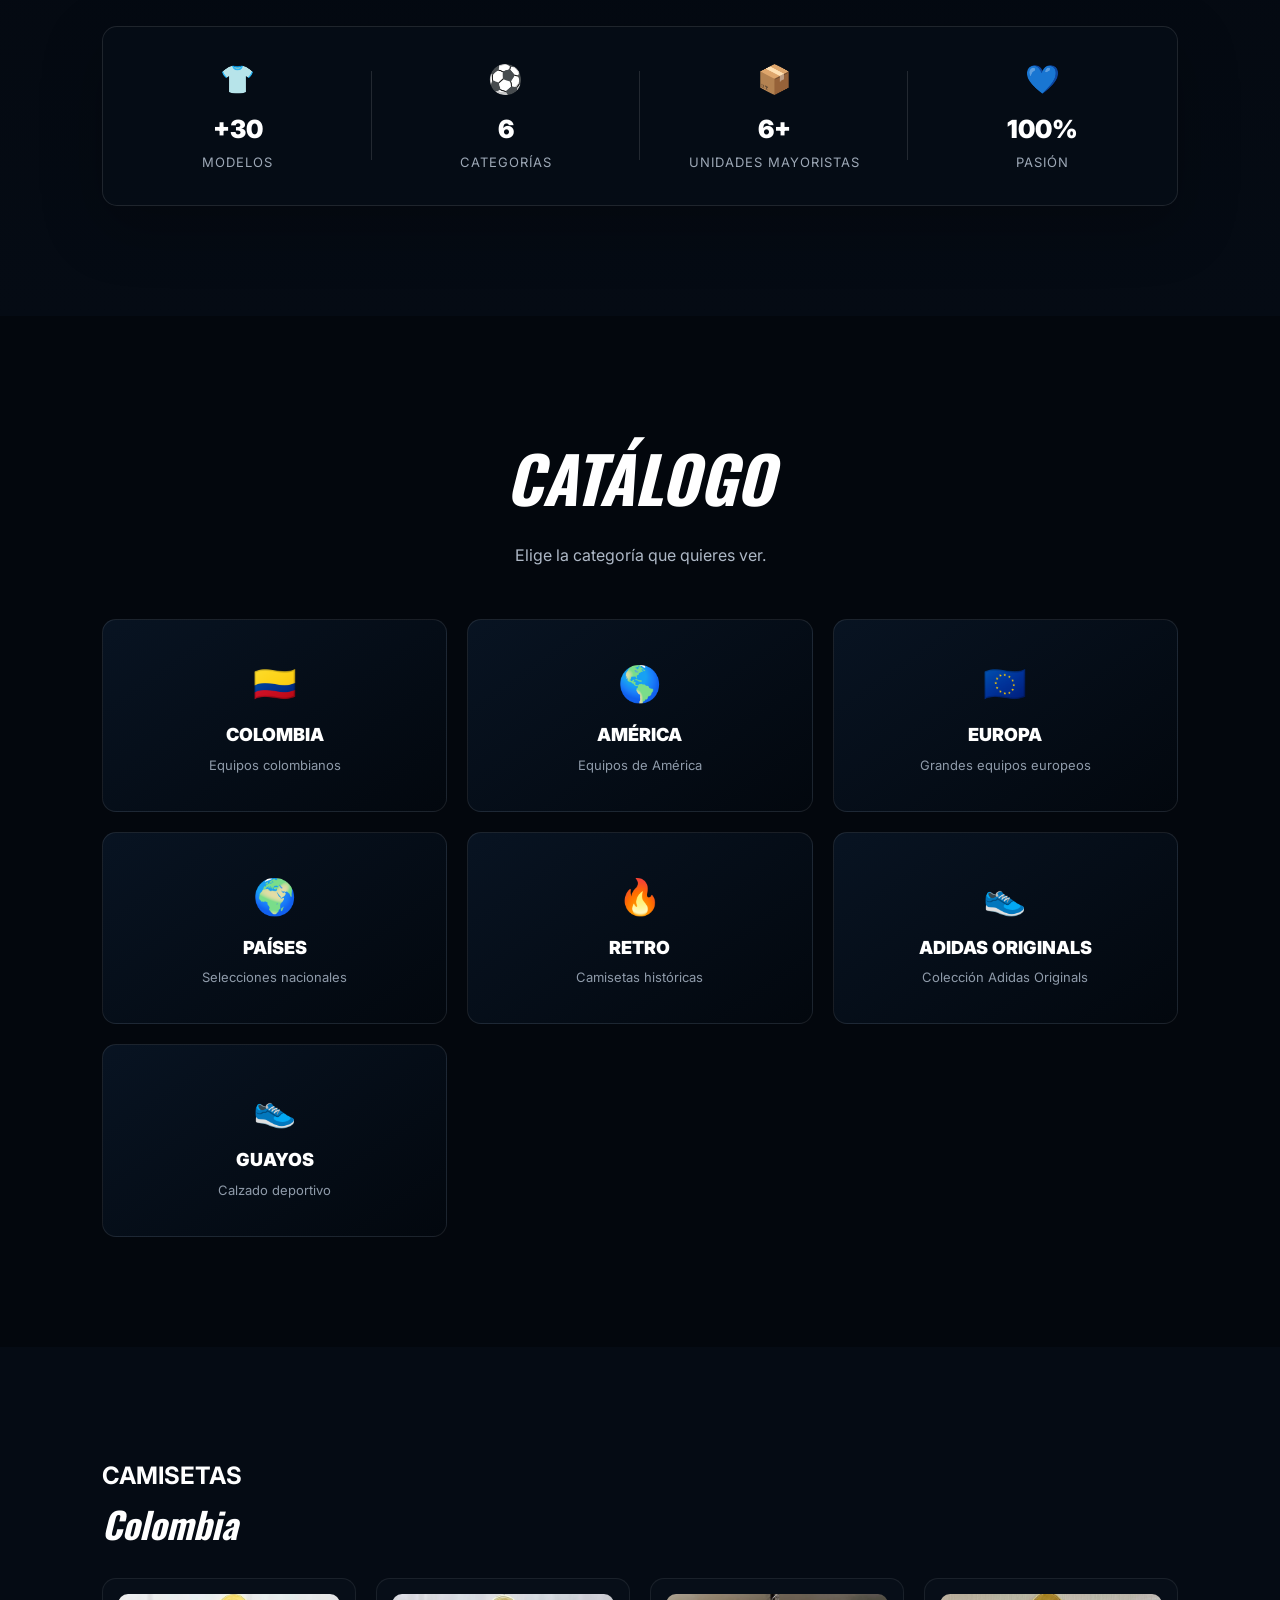
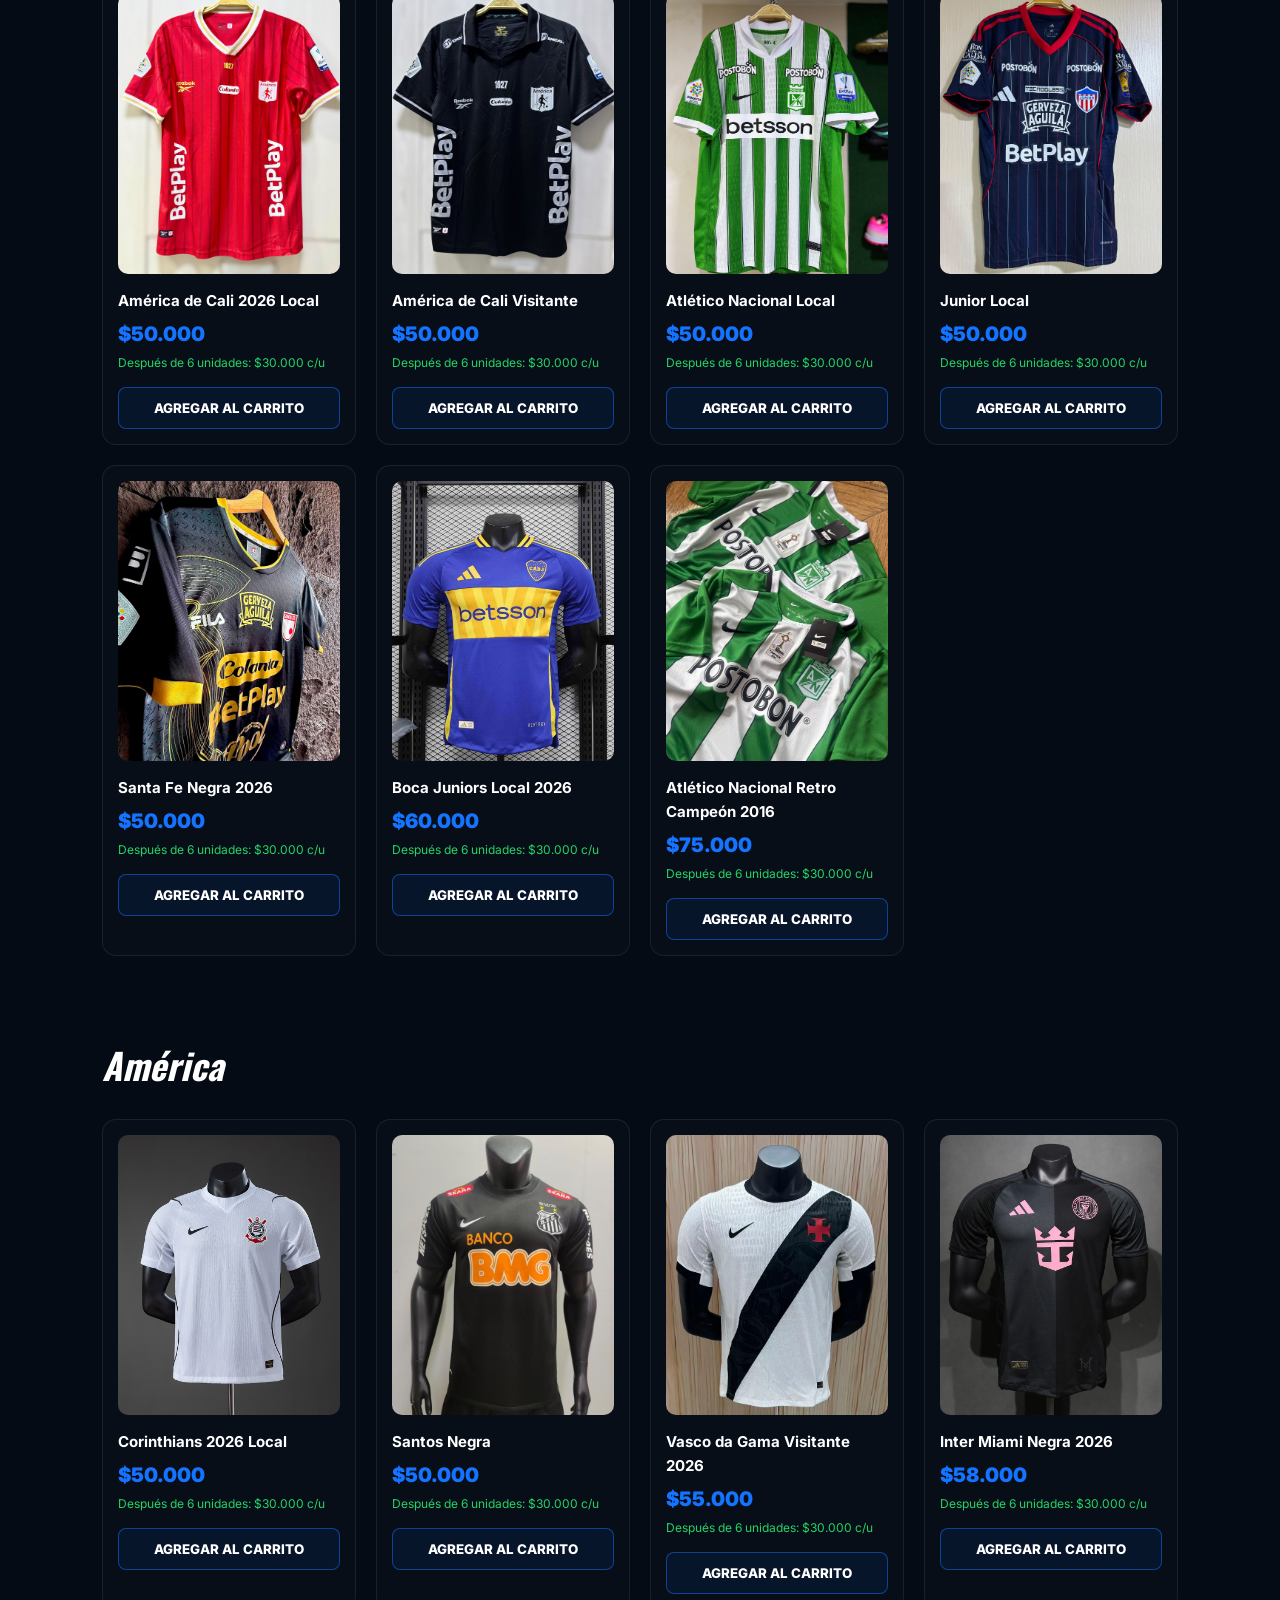
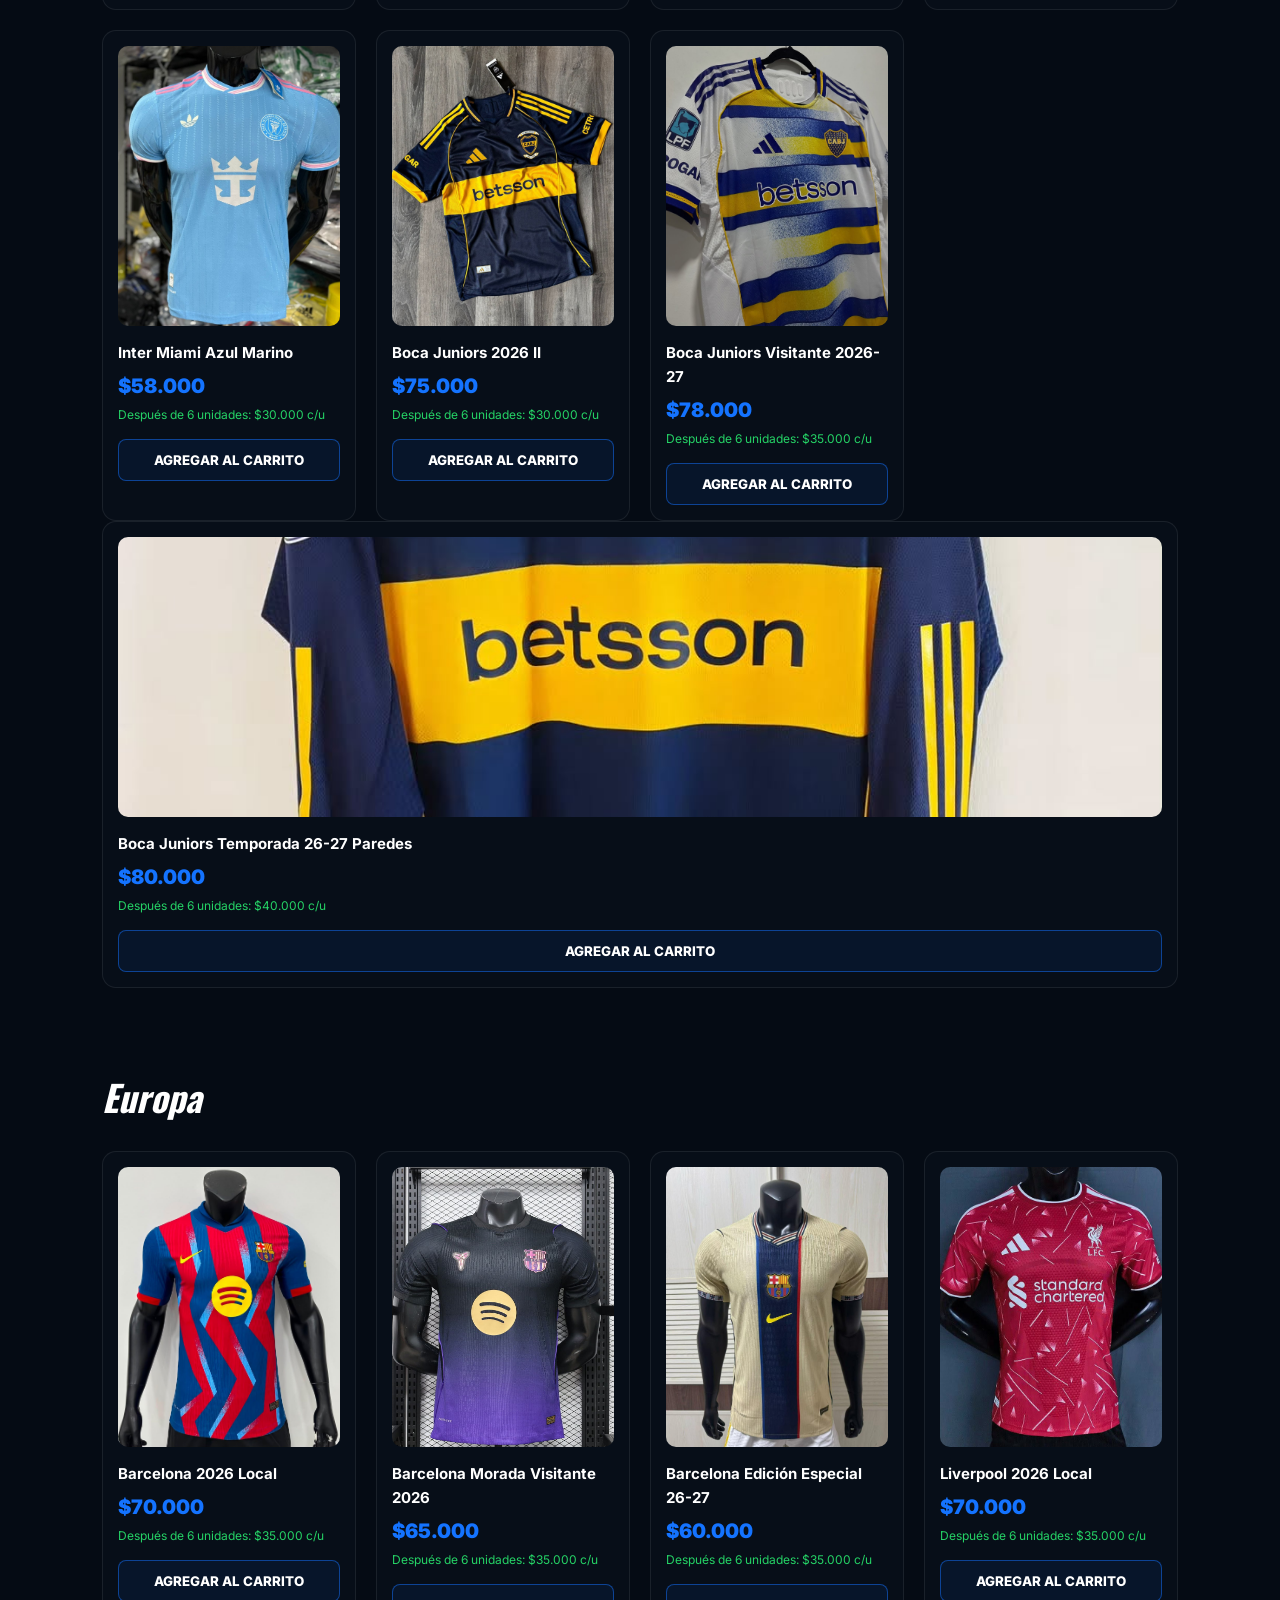
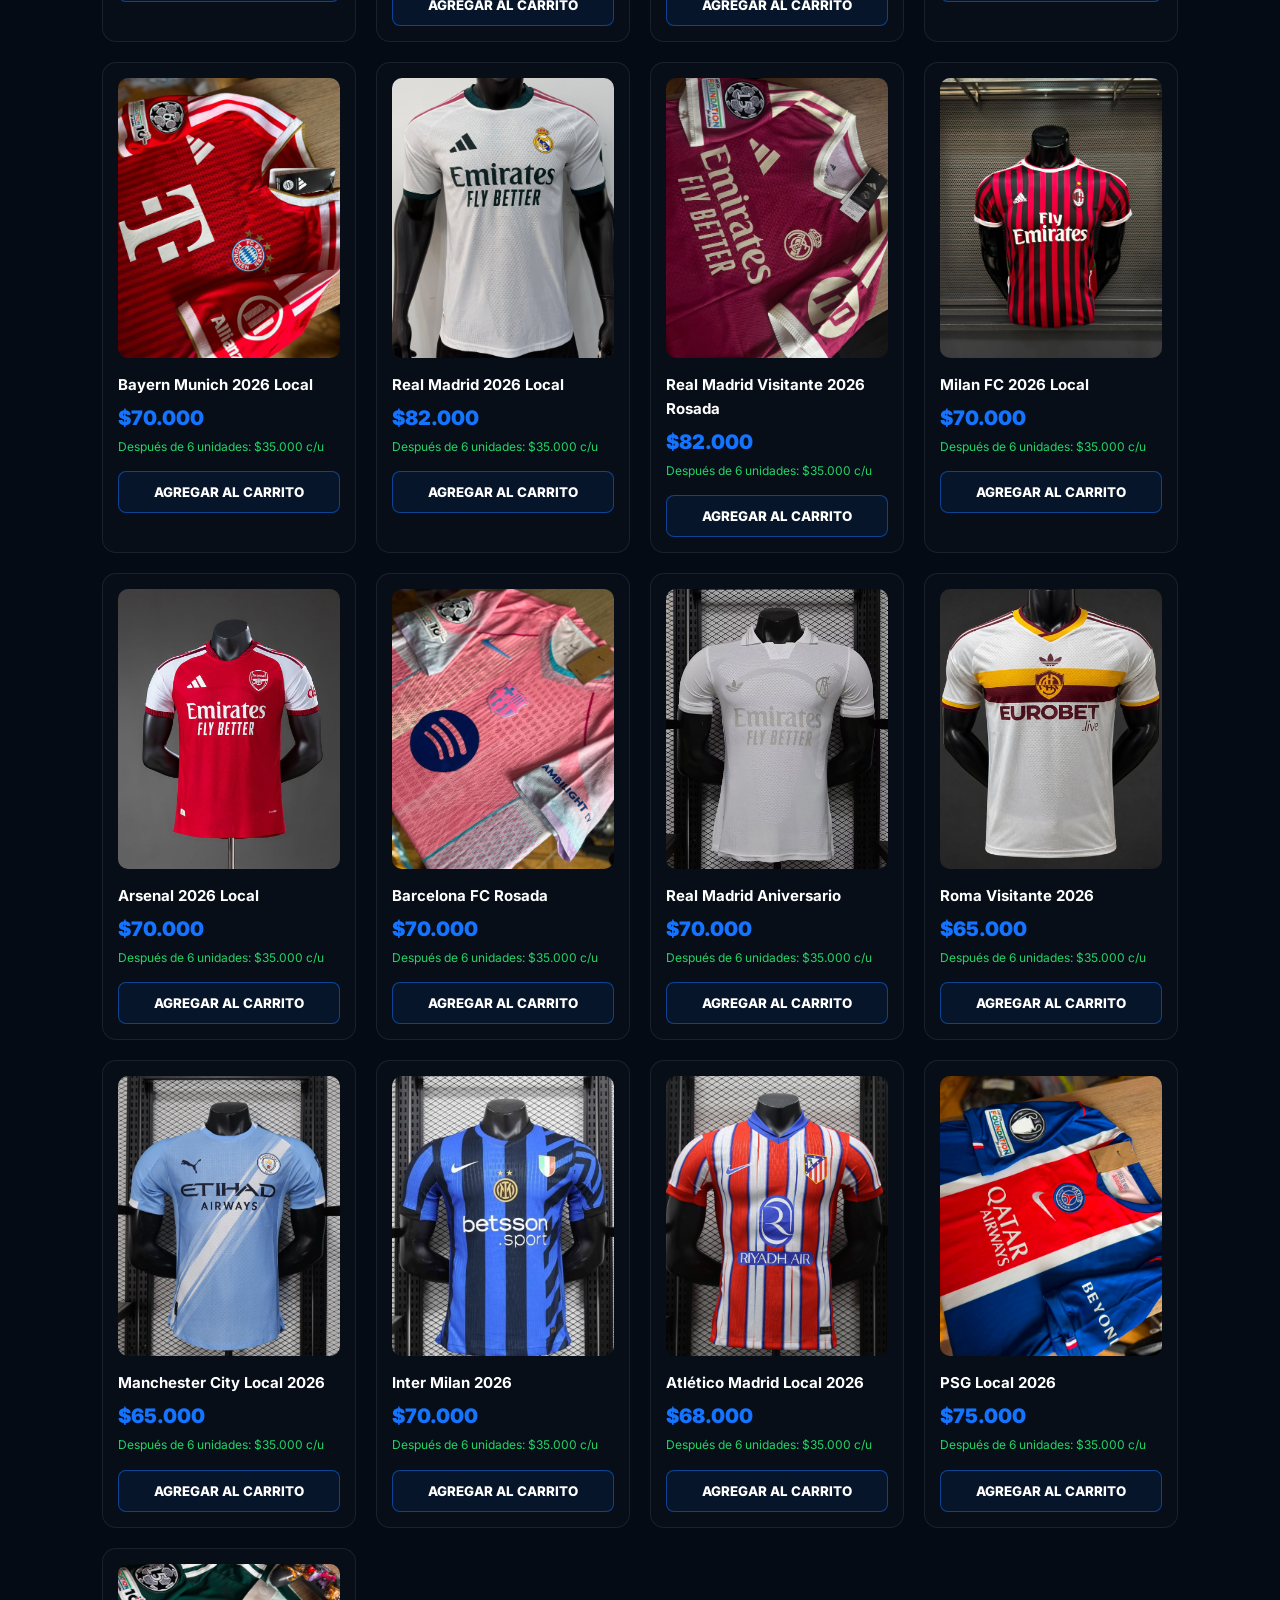
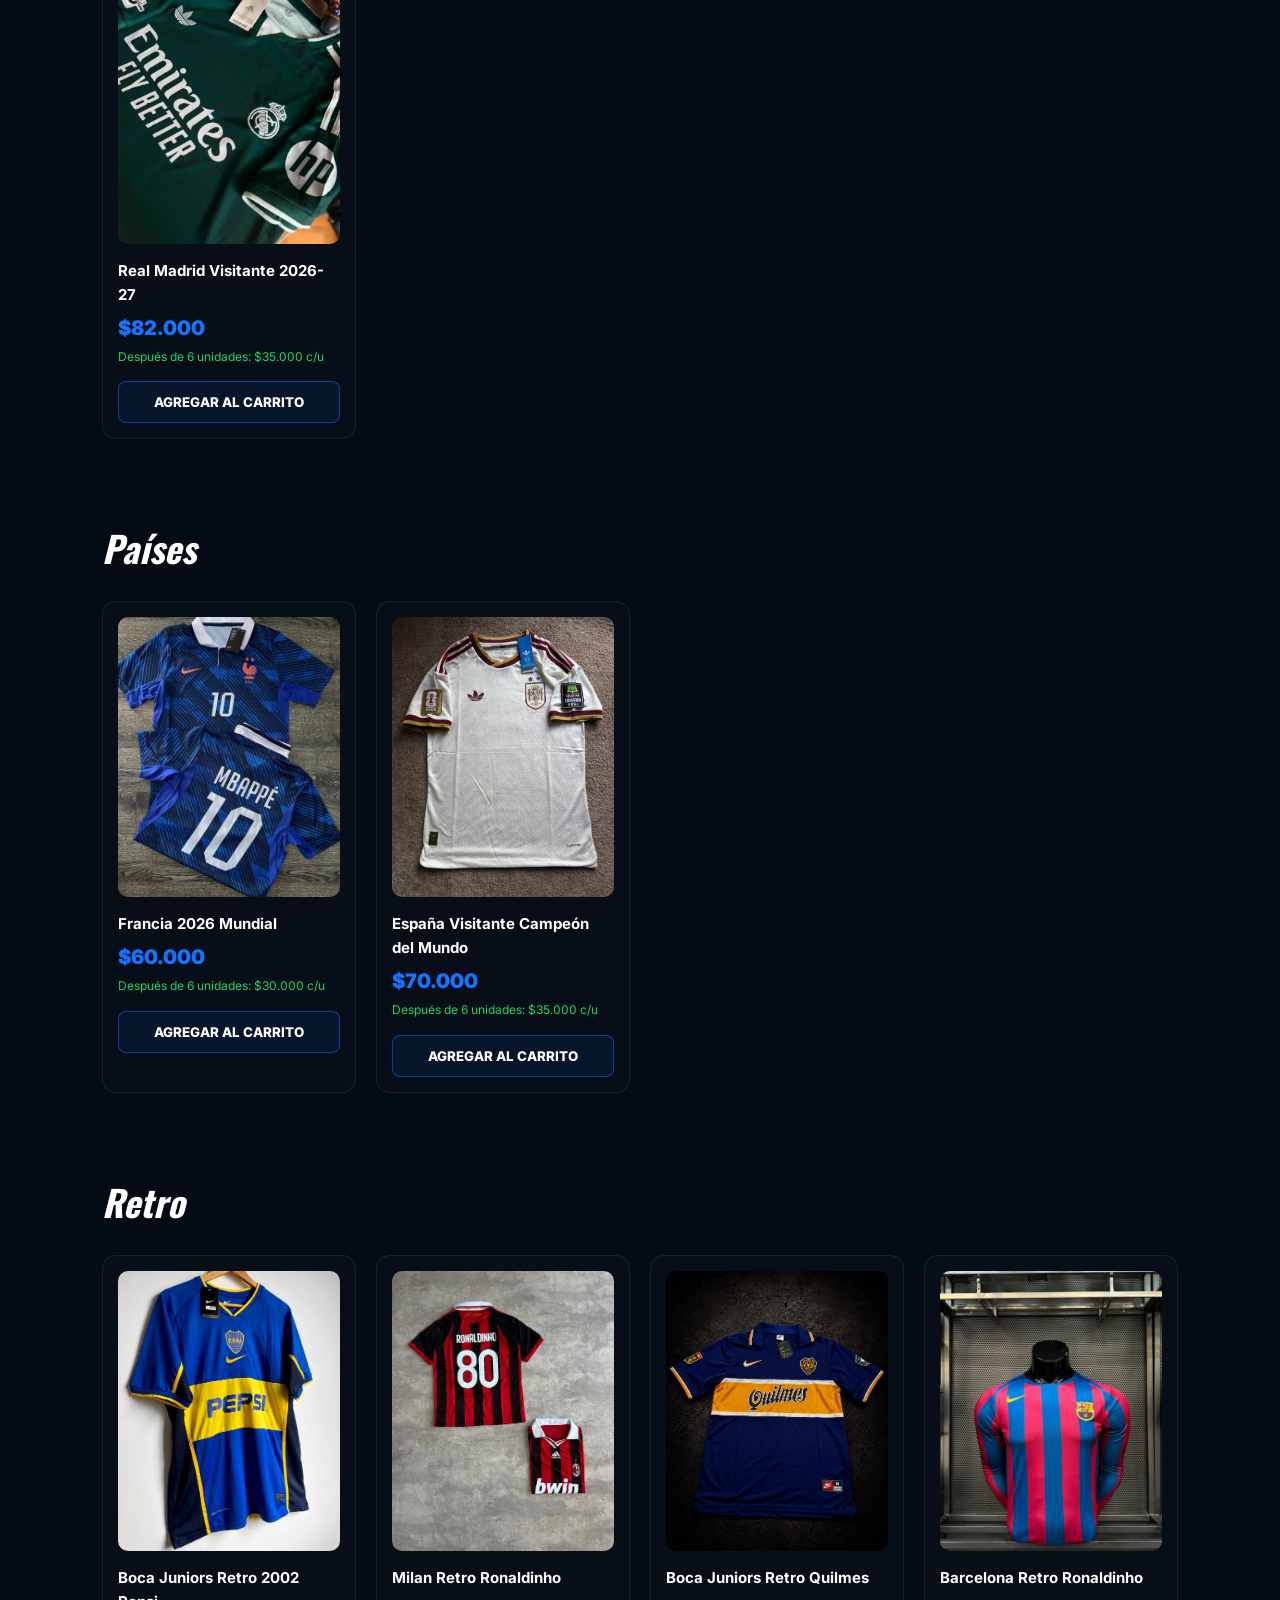
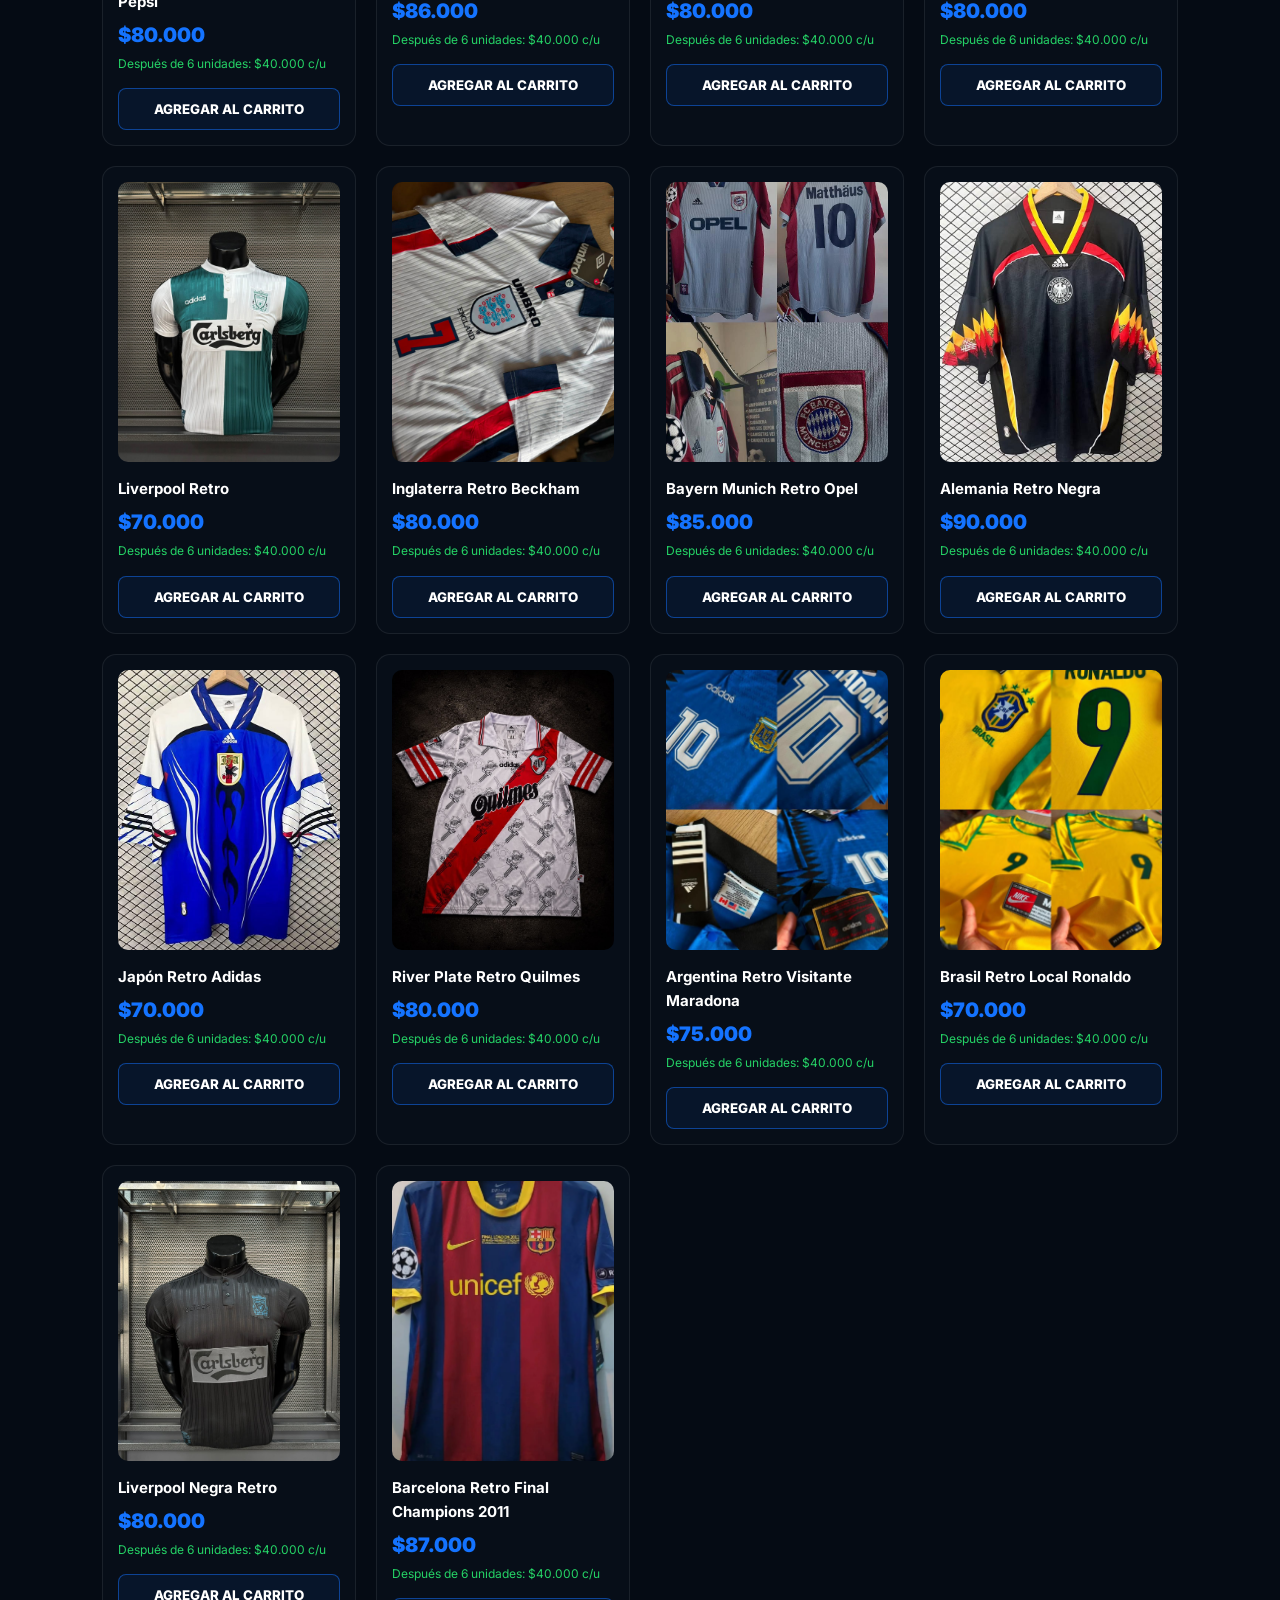
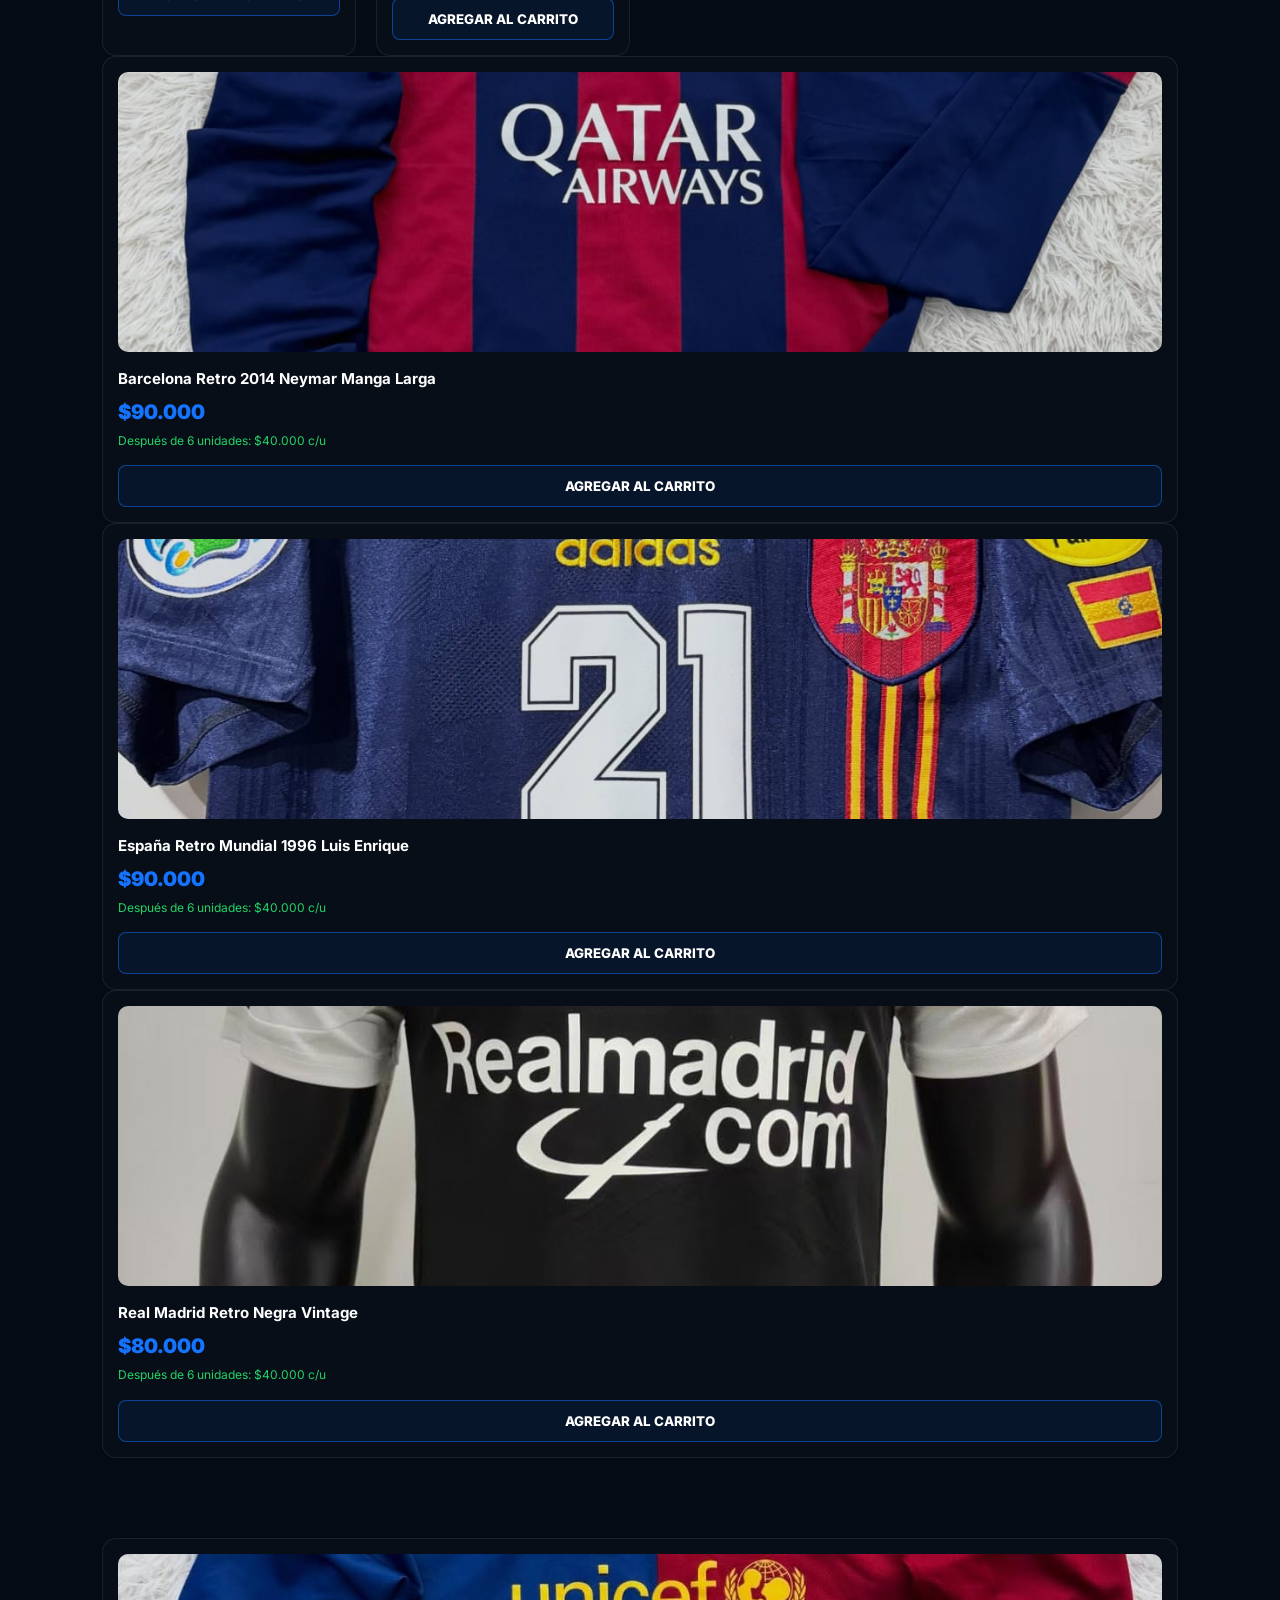
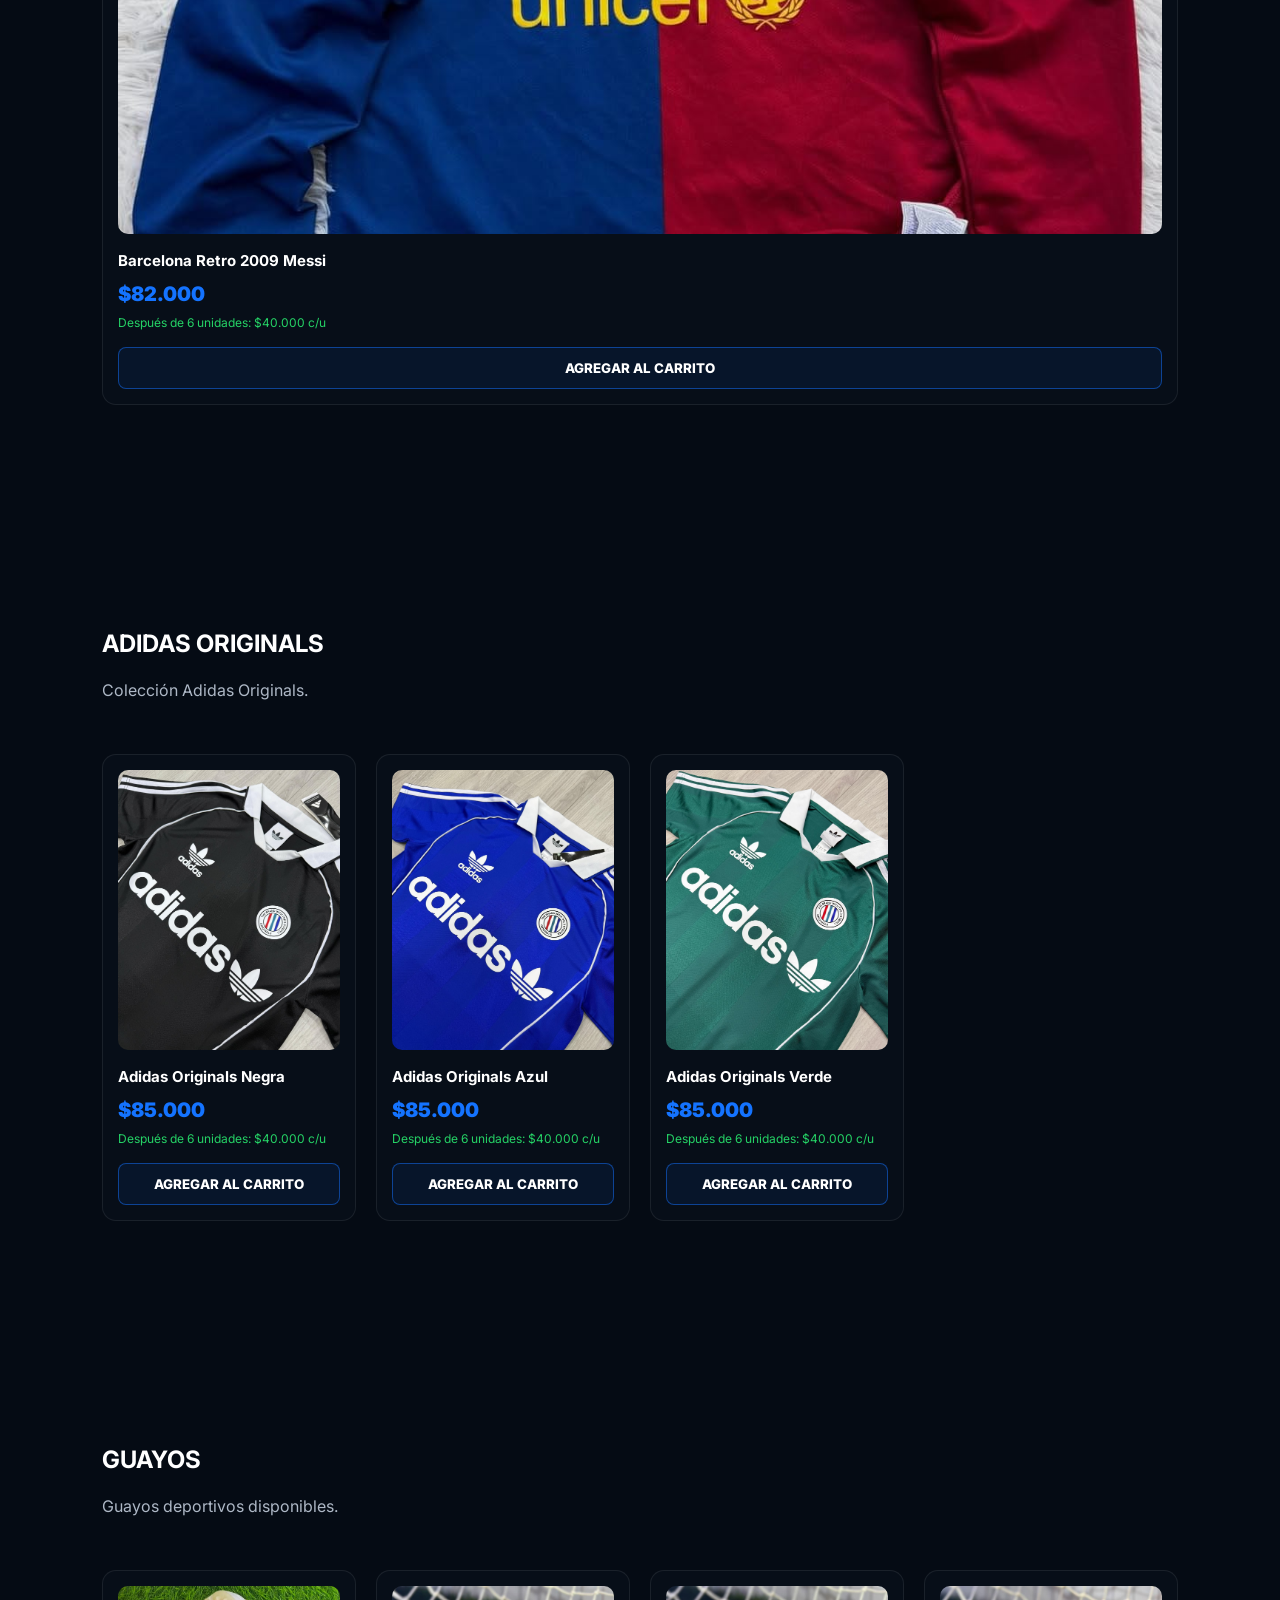
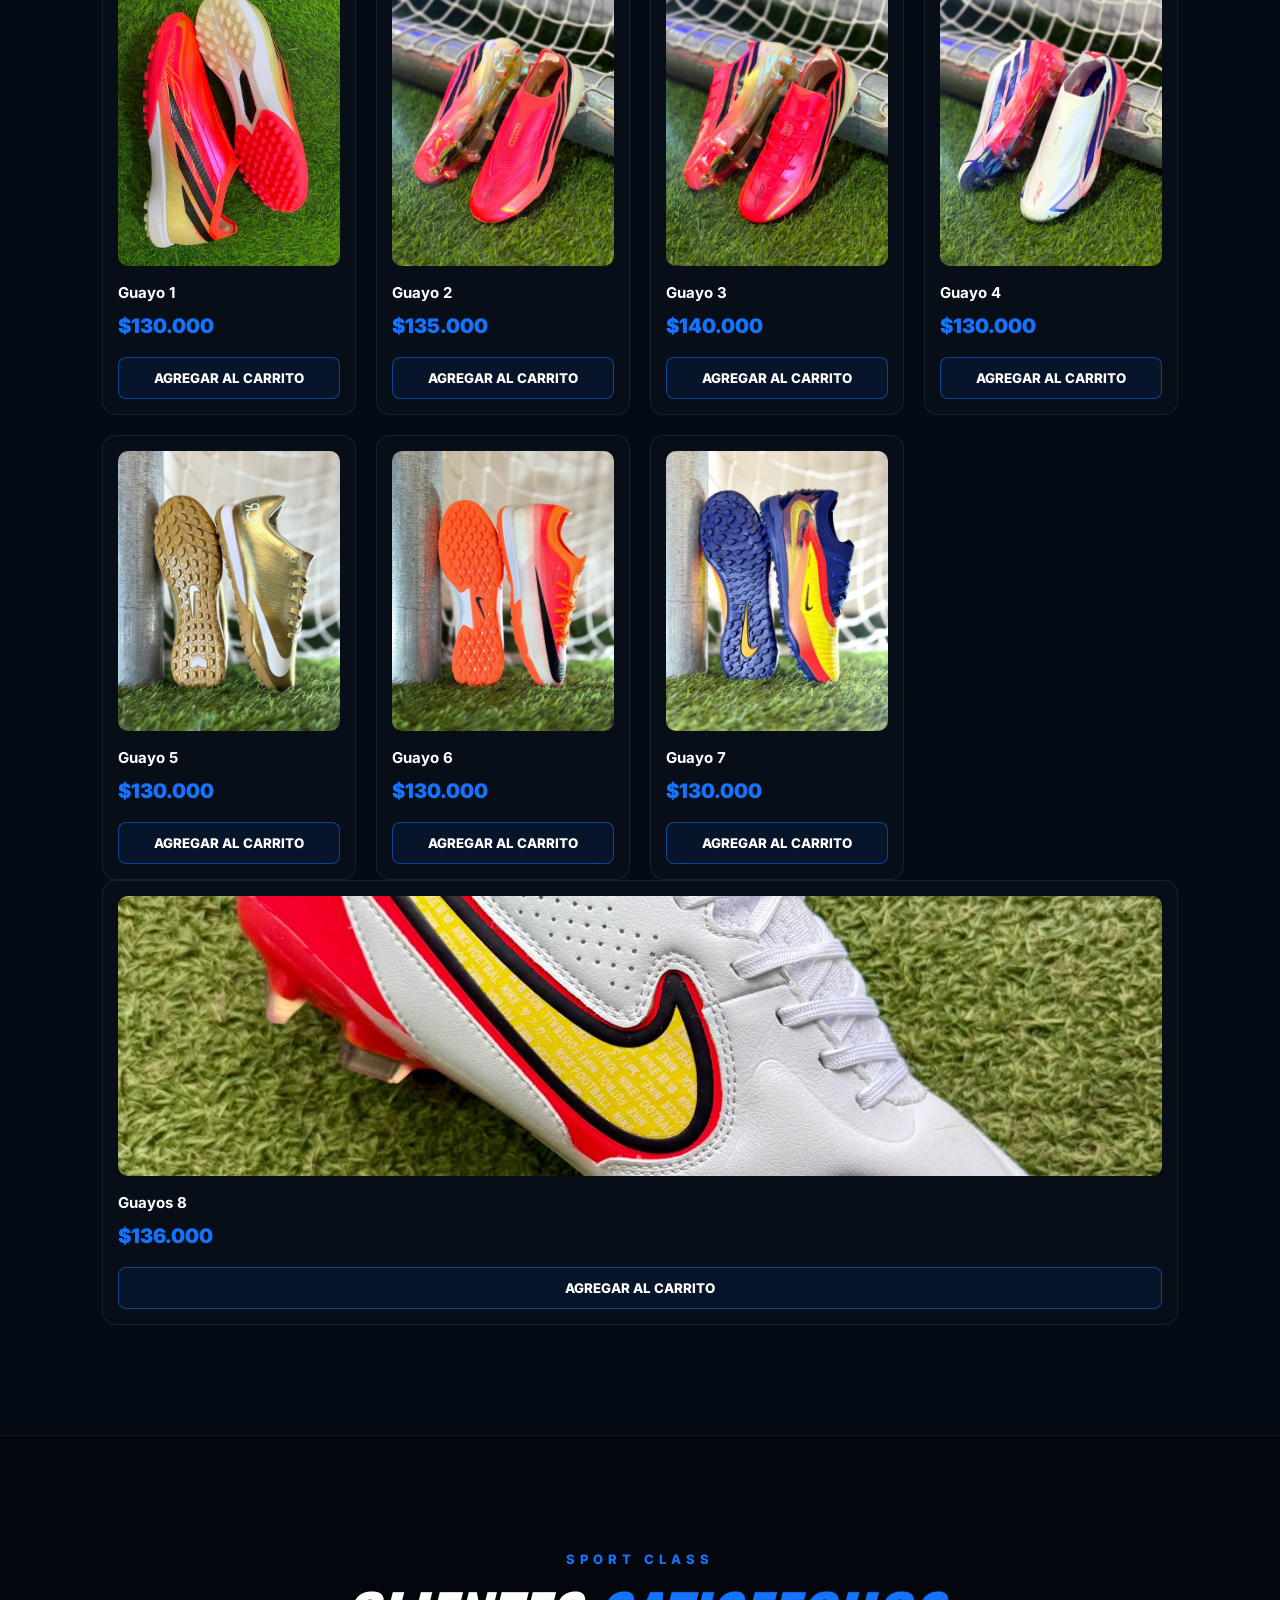
==== commit 61bd3c28: "index.html" ====
--- a/index.html
+++ b/index.html
@@ -2241,10 +2241,10 @@
                 </h3>
 
                 <p class="precio">
-                    $150.000
+                    $130.000
                 </p>
 
-                <button data-precio="150000" class="boton-producto" type="button">
+                <button data-precio="130000" class="boton-producto" type="button">
                     AGREGAR AL CARRITO
                 </button>
 
